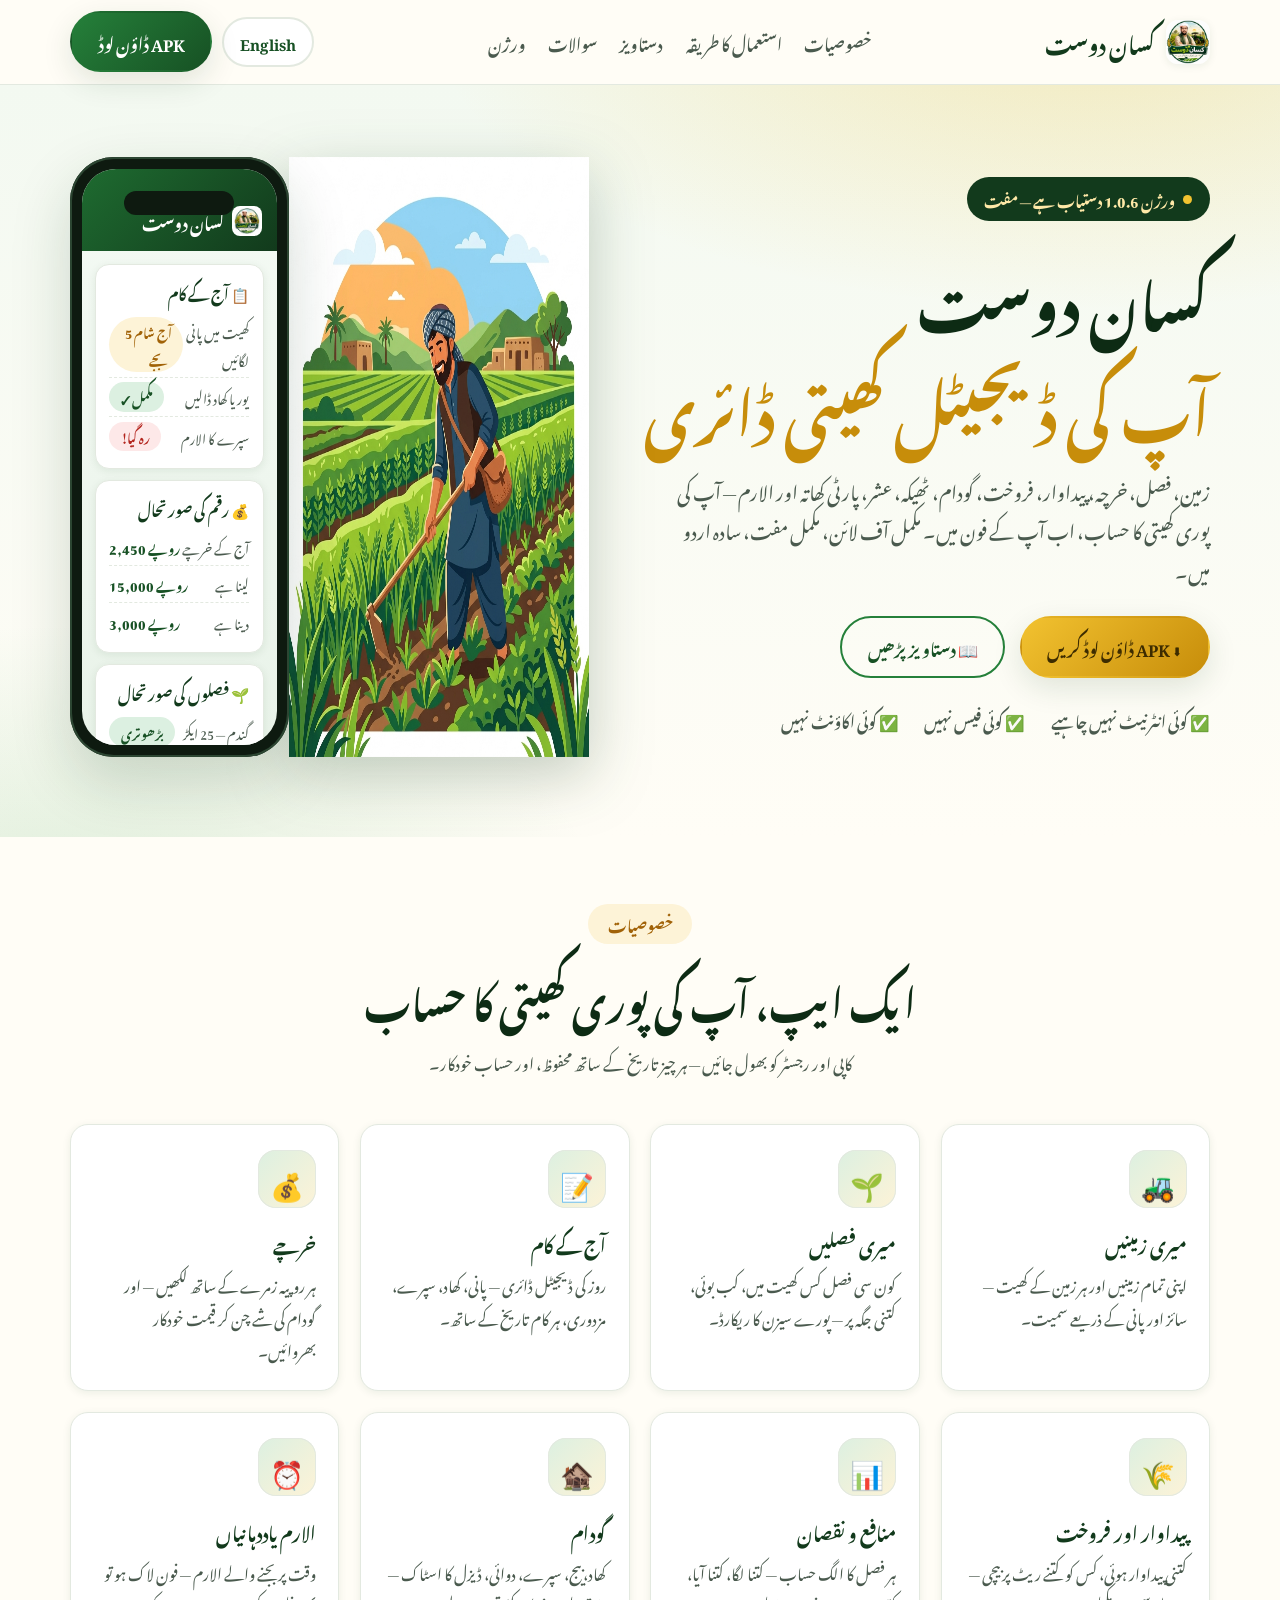
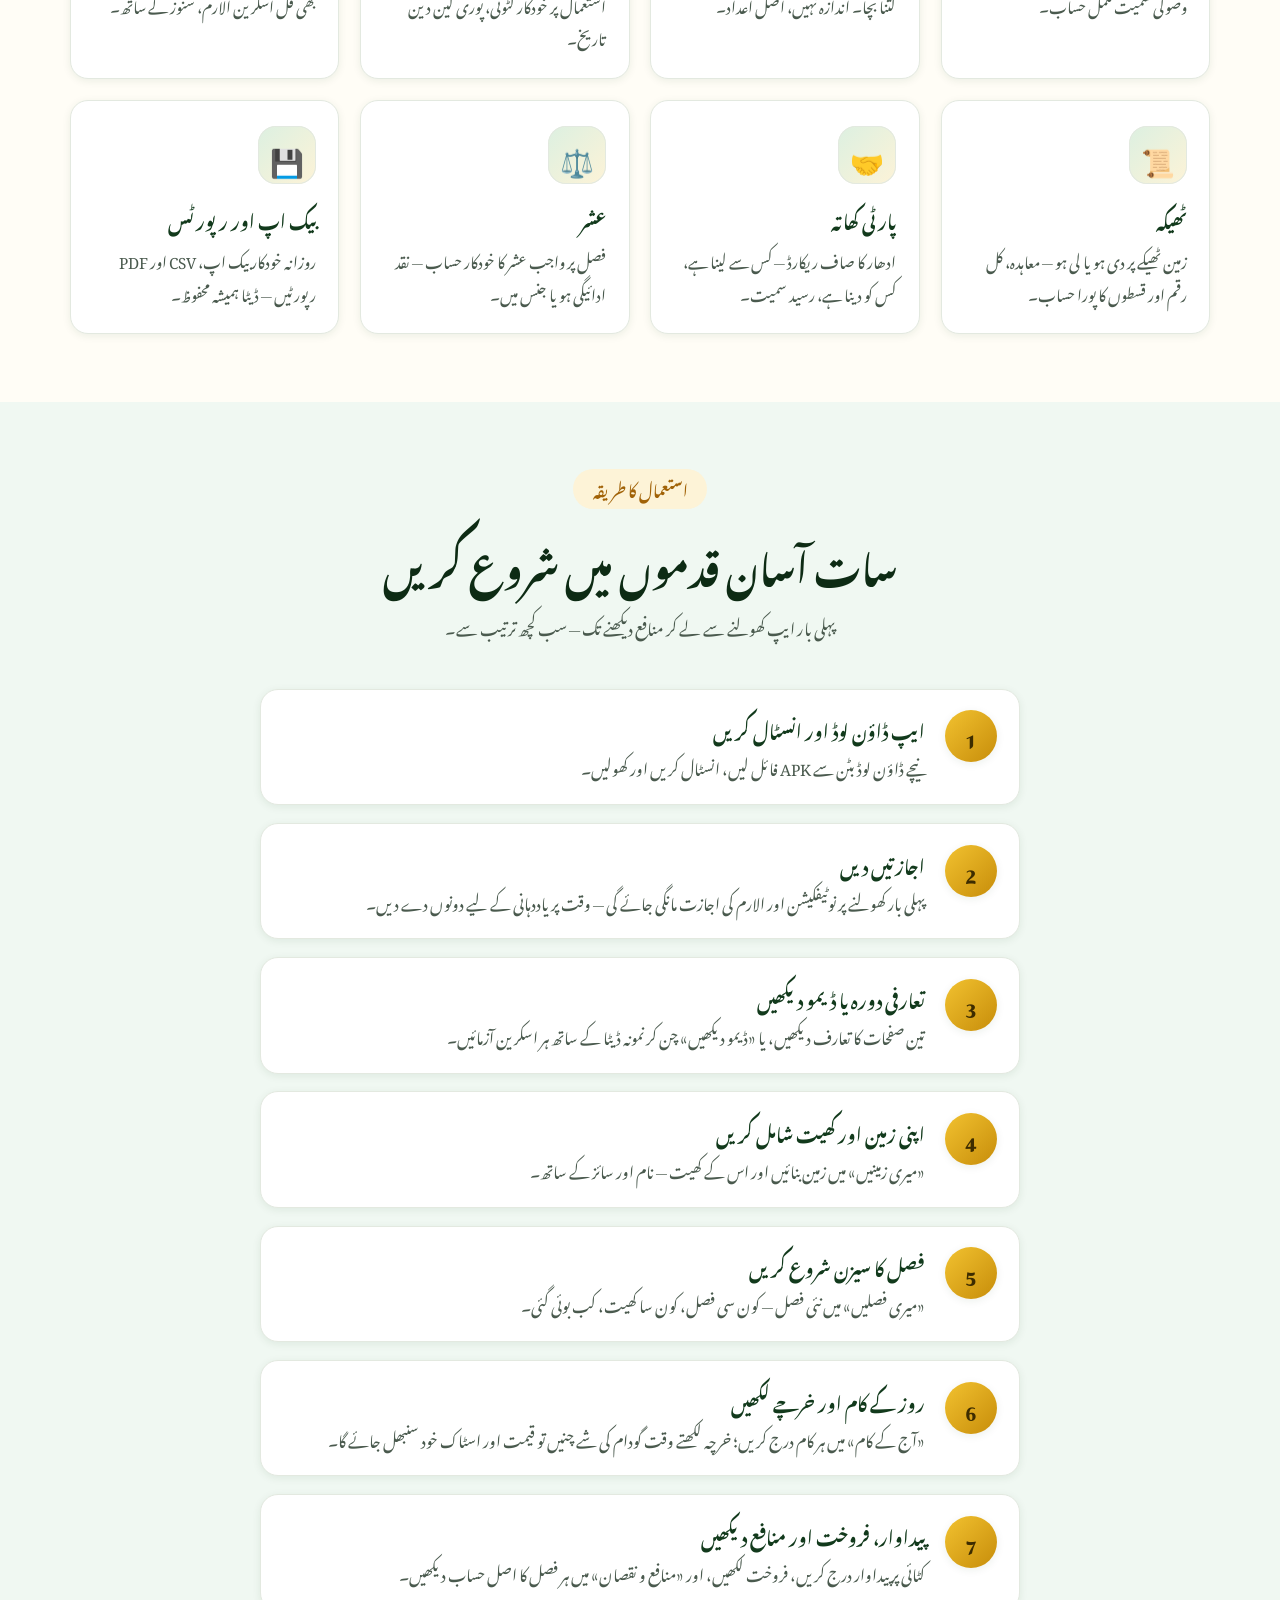
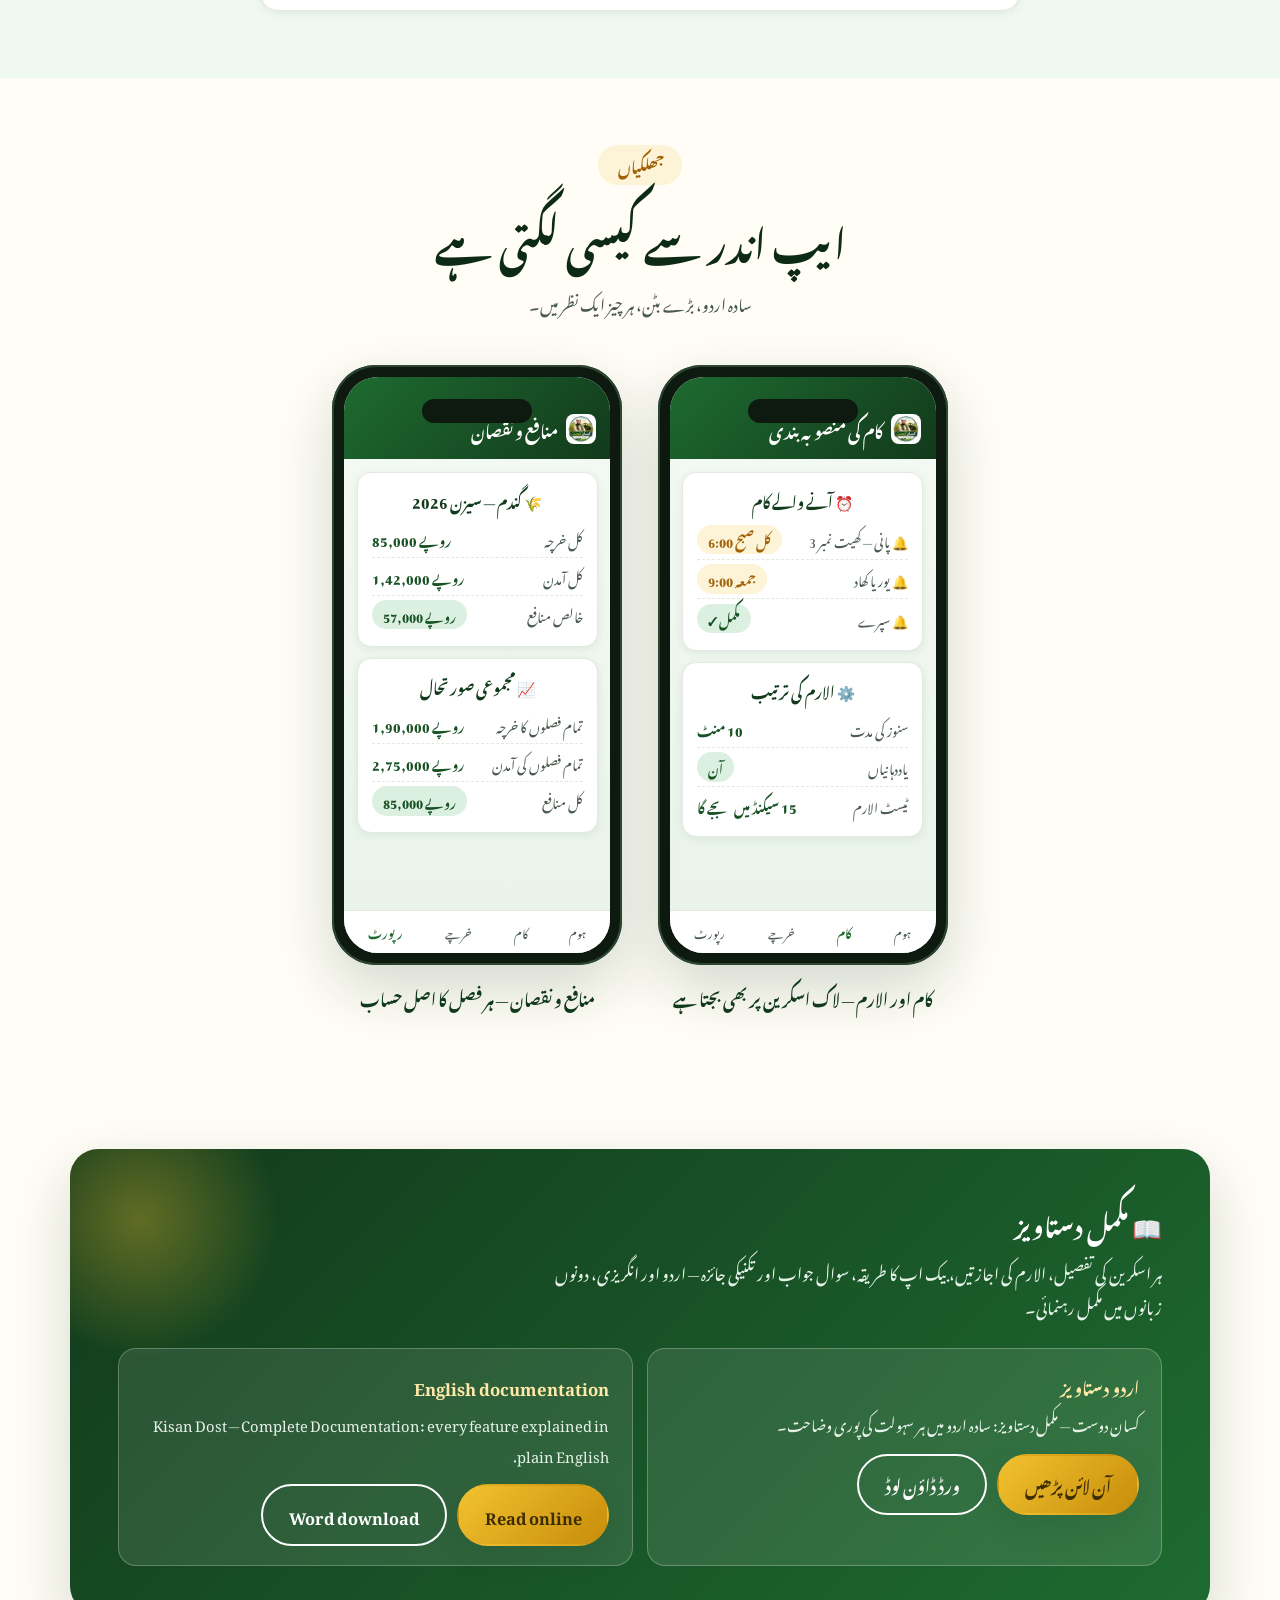
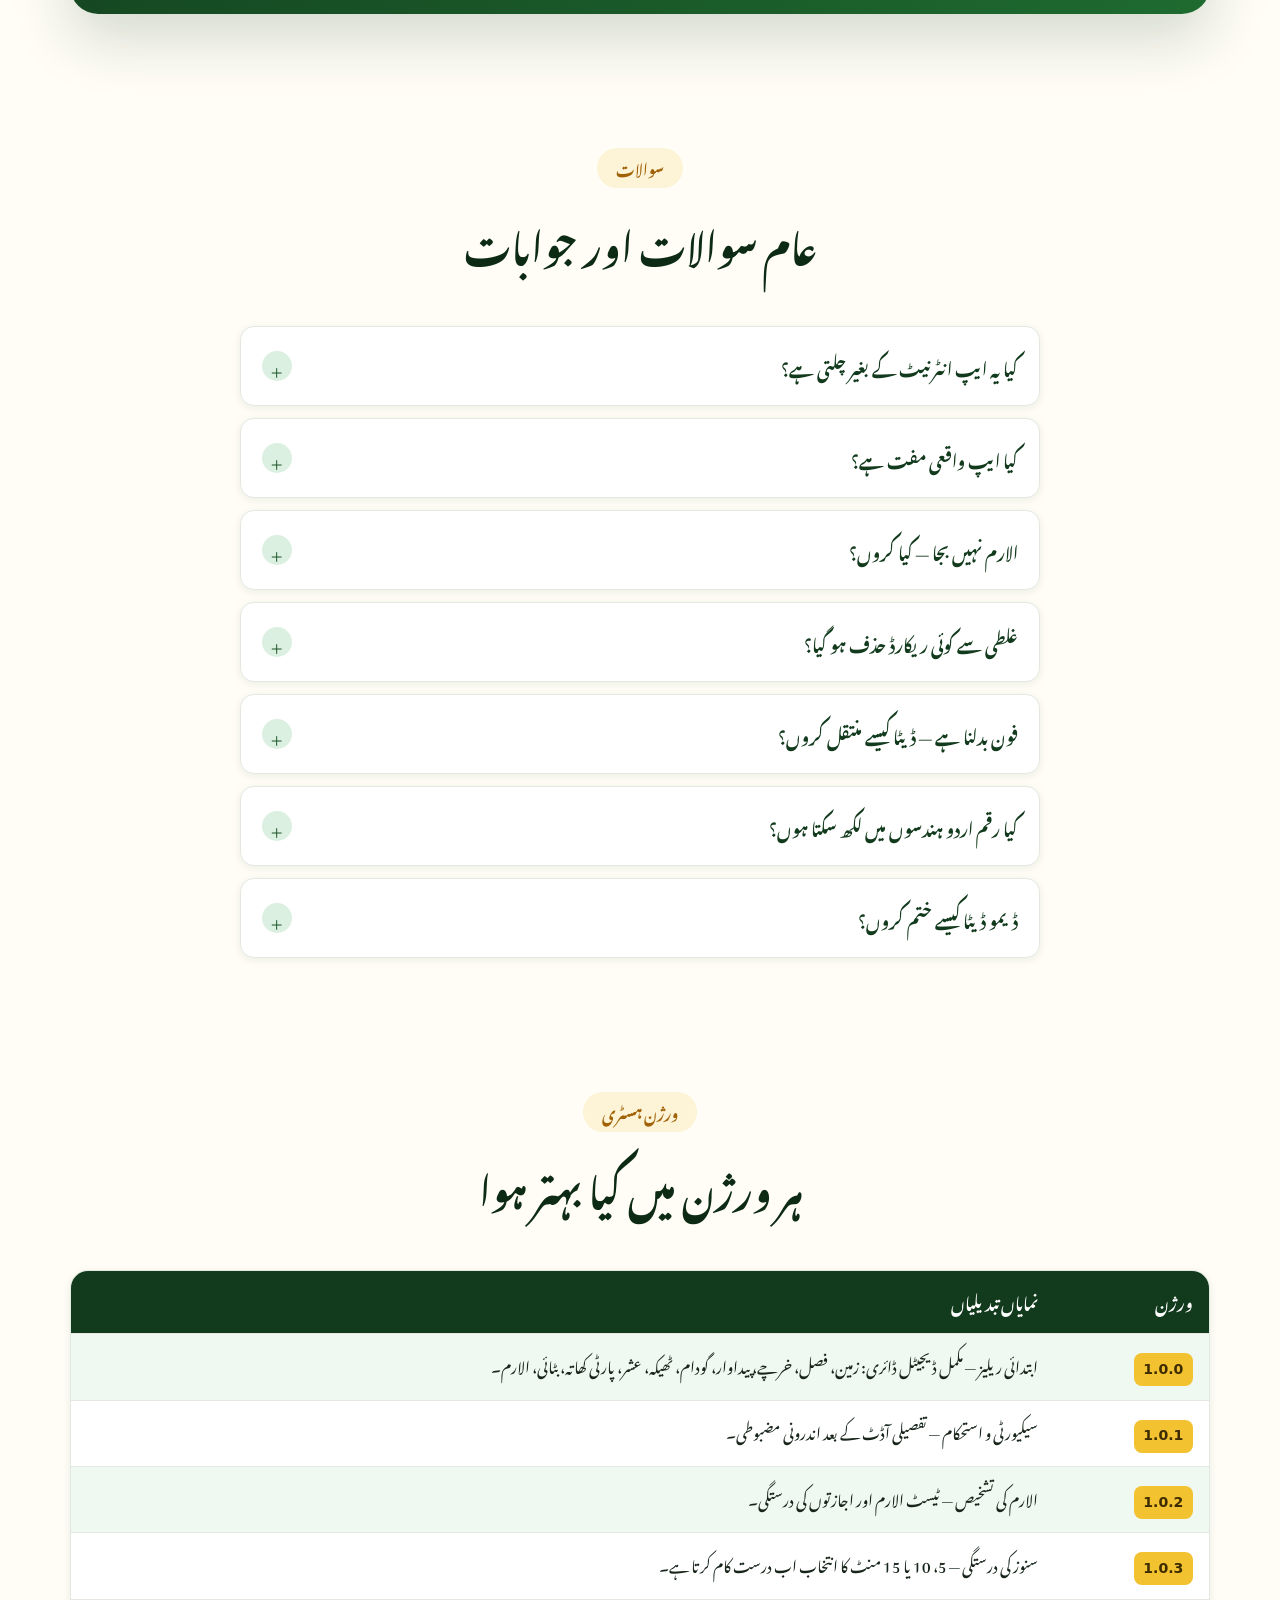
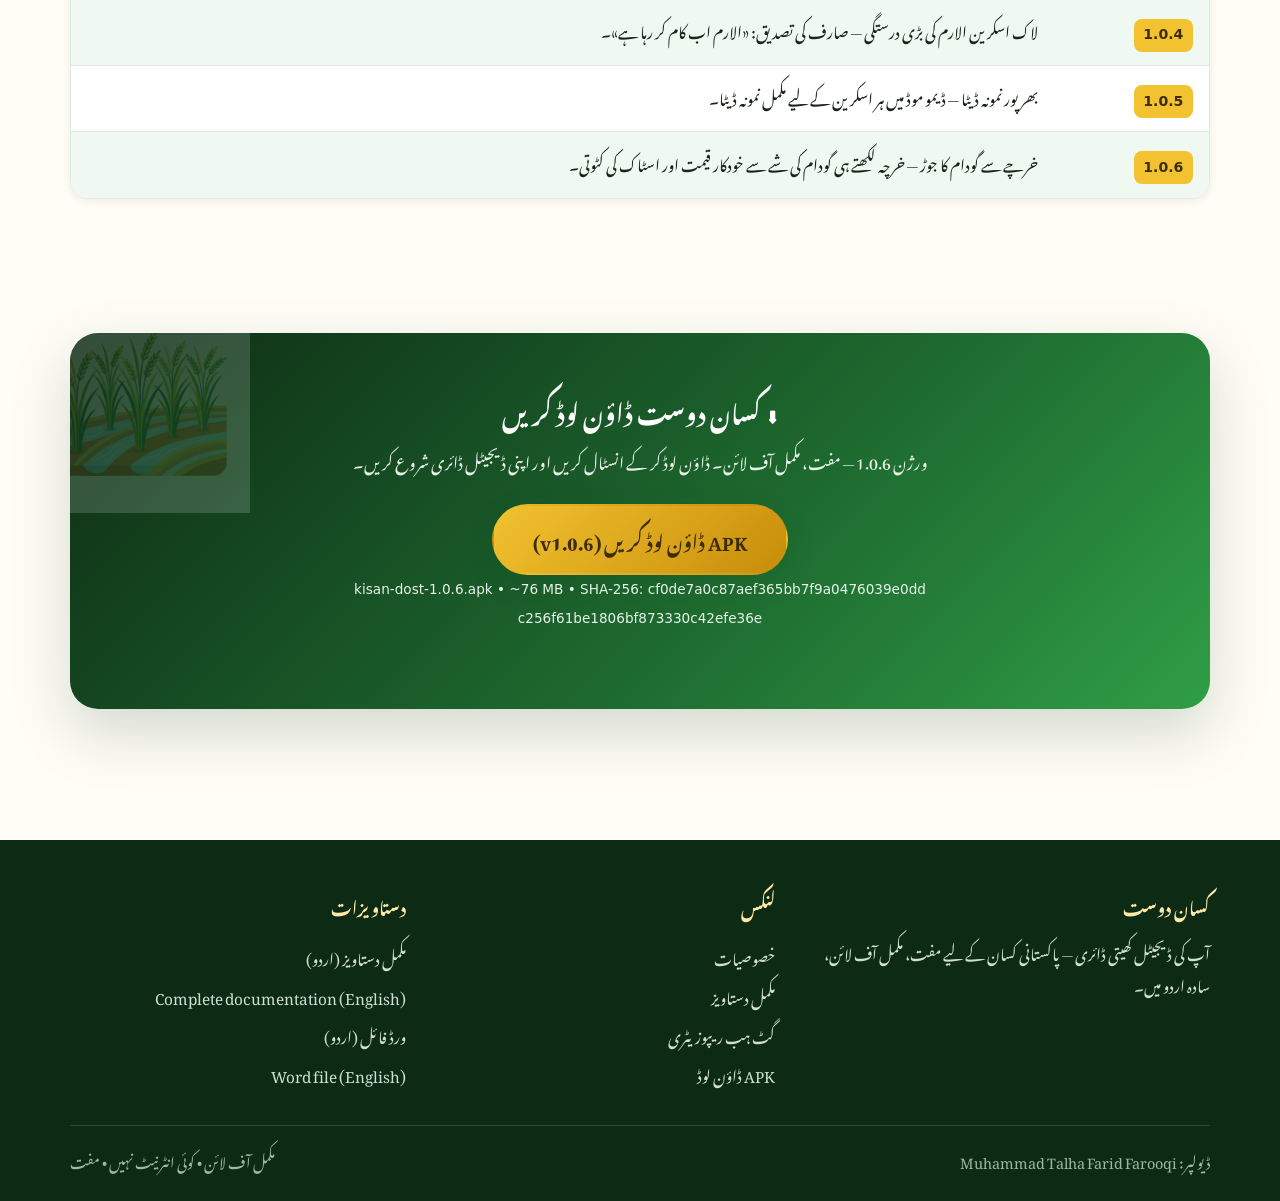
==== docs/index.html @ df01df93 "Add GitHub Pages landing site (Urdu + English) with v1.0.6 APK download - Beautiful RTL Urdu landing" ====
<!DOCTYPE html>
<html lang="ur" dir="rtl">
<head>
<meta charset="utf-8">
<meta name="viewport" content="width=device-width, initial-scale=1">
<title>کسان دوست — آپ کی ڈیجیٹل کھیتی ڈائری</title>
<meta name="description" content="کسان دوست — پاکستانی کسان کی مفت، مکمل آف لائن ڈیجیٹل ڈائری۔ زمین، فصل، خرچہ، پیداوار، فروخت، گودام، ٹھیکہ، عشر اور الارم — سب ایک ایپ میں۔">
<link rel="stylesheet" href="style.css">
<link rel="icon" href="assets/logo.png">
</head>
<body class="urdu">
<nav class="nav"><div class="wrap nav-inner">
<a class="brand" href="index.html"><img src="assets/logo.png" alt="کسان دوست لوگو">کسان دوست</a>
<ul class="nav-links">
<li><a href="#features">خصوصیات</a></li>
<li><a href="#how">استعمال کا طریقہ</a></li>
<li><a href="#docs">دستاویز</a></li>
<li><a href="#faq">سوالات</a></li>
<li><a href="#versions">ورژن</a></li>
</ul>
<div class="nav-cta">
<a class="lang-toggle" href="en.html">English</a>
<a class="btn btn-primary" href="kisan-dost-1.0.6.apk">APK ڈاؤن لوڈ</a>
<button class="burger" aria-label="مینیو">☰</button>
</div></div></nav>

<header class="hero"><div class="wrap hero-inner">
<div>
<span class="badge"><span class="dot"></span>ورژن 1.0.6 دستیاب ہے — مفت</span>
<h1>کسان دوست<br><span class="gold">آپ کی ڈیجیٹل کھیتی ڈائری</span></h1>
<p class="lead">زمین، فصل، خرچہ، پیداوار، فروخت، گودام، ٹھیکہ، عشر، پارٹی کھاتہ اور الارم — آپ کی پوری کھیتی کا حساب، اب آپ کے فون میں۔ مکمل آف لائن، مکمل مفت، سادہ اردو میں۔</p>
<div class="hero-btns">
<a class="btn btn-gold" href="kisan-dost-1.0.6.apk">⬇ APK ڈاؤن لوڈ کریں</a>
<a class="btn btn-outline" href="dastavezat.html">📖 دستاویز پڑھیں</a>
</div>
<div class="hero-meta">
<span>✅ کوئی انٹرنیٹ نہیں چاہیے</span>
<span>✅ کوئی فیس نہیں</span>
<span>✅ کوئی اکاؤنٹ نہیں</span>
</div>
</div>
<div class="hero-art">
<img class="farmer" src="assets/farmer.png" alt="" aria-hidden="true">
<div class="phone" role="img" aria-label="کسان دوست ایپ کا ڈیش بورڈ">
<div class="phone-screen">
<div class="phone-notch"></div>
<div class="appbar"><img class="mini-logo" src="assets/logo.png" alt="">کسان دوست</div>
<div class="mock-body">
<div class="mock-card"><h4>📋 آج کے کام</h4>
<div class="mock-row"><span>کھیت میں پانی لگائیں</span><span class="mock-pill">آج شام 5 بجے</span></div>
<div class="mock-row"><span>یوریا کھاد ڈالیں</span><span class="mock-pill green">مکمل ✓</span></div>
<div class="mock-row"><span>سپرے کا الارم</span><span class="mock-pill red">رہ گیا!</span></div>
</div>
<div class="mock-card"><h4>💰 رقم کی صورتحال</h4>
<div class="mock-row"><span>آج کے خرچے</span><b>روپے 2,450</b></div>
<div class="mock-row"><span>لینا ہے</span><b>روپے 15,000</b></div>
<div class="mock-row"><span>دینا ہے</span><b>روپے 3,000</b></div>
</div>
<div class="mock-card"><h4>🌱 فصلوں کی صورتحال</h4>
<div class="mock-row"><span>گندم — 25 ایکڑ</span><span class="mock-pill green">بڑھوتری</span></div>
<div class="mock-row"><span>کپاس — 8 ایکڑ</span><span class="mock-pill">پھول</span></div>
</div>
</div>
<div class="mock-nav"><span class="on">ہوم</span><span>کام</span><span>خرچے</span><span>رپورٹ</span></div>
</div></div>
</div>
</div></header>

<section id="features"><div class="wrap">
<div class="sec-head reveal">
<span class="sec-kicker">خصوصیات</span>
<h2>ایک ایپ، آپ کی پوری کھیتی کا حساب</h2>
<p>کاپی اور رجسٹر کو بھول جائیں — ہر چیز تاریخ کے ساتھ محفوظ، اور حساب خودکار۔</p>
</div>
<div class="feat-grid">
<div class="feat reveal"><div class="icon">🚜</div><h3>میری زمینیں</h3><p>اپنی تمام زمینیں اور ہر زمین کے کھیت — سائز اور پانی کے ذریعے سمیت۔</p></div>
<div class="feat reveal"><div class="icon">🌱</div><h3>میری فصلیں</h3><p>کون سی فصل کس کھیت میں، کب بوئی، کتنی جگہ پر — پورے سیزن کا ریکارڈ۔</p></div>
<div class="feat reveal"><div class="icon">📝</div><h3>آج کے کام</h3><p>روز کی ڈیجیٹل ڈائری — پانی، کھاد، سپرے، مزدوری، ہر کام تاریخ کے ساتھ۔</p></div>
<div class="feat reveal"><div class="icon">💰</div><h3>خرچے</h3><p>ہر روپیہ زمرے کے ساتھ لکھیں — اور گودام کی شے چن کر قیمت خودکار بھروائیں۔</p></div>
<div class="feat reveal"><div class="icon">🌾</div><h3>پیداوار اور فروخت</h3><p>کتنی پیداوار ہوئی، کس کو کتنے ریٹ پر بیچی — وصولی سمیت مکمل حساب۔</p></div>
<div class="feat reveal"><div class="icon">📊</div><h3>منافع و نقصان</h3><p>ہر فصل کا الگ حساب — کتنا لگا، کتنا آیا، کتنا بچا۔ اندازہ نہیں، اصل اعداد۔</p></div>
<div class="feat reveal"><div class="icon">🏚️</div><h3>گودام</h3><p>کھاد، بیج، سپرے، دوائی، ڈیزل کا اسٹاک — استعمال پر خودکار کٹوتی، پوری لین دین تاریخ۔</p></div>
<div class="feat reveal"><div class="icon">⏰</div><h3>الارم یاددہانیاں</h3><p>وقت پر بجنے والے الارم — فون لاک ہو تو بھی فل اسکرین الارم، سنوز کے ساتھ۔</p></div>
<div class="feat reveal"><div class="icon">📜</div><h3>ٹھیکہ</h3><p>زمین ٹھیکے پر دی ہو یا لی ہو — معاہدہ، کل رقم اور قسطوں کا پورا حساب۔</p></div>
<div class="feat reveal"><div class="icon">🤝</div><h3>پارٹی کھاتہ</h3><p>ادھار کا صاف ریکارڈ — کس سے لینا ہے، کس کو دینا ہے، رسید سمیت۔</p></div>
<div class="feat reveal"><div class="icon">⚖️</div><h3>عشر</h3><p>فصل پر واجب عشر کا خودکار حساب — نقد ادائیگی ہو یا جنس میں۔</p></div>
<div class="feat reveal"><div class="icon">💾</div><h3>بیک اپ اور رپورٹس</h3><p>روزانہ خودکار بیک اپ، CSV اور PDF رپورٹیں — ڈیٹا ہمیشہ محفوظ۔</p></div>
</div></div></section>

<section id="how" style="background:var(--green-50)"><div class="wrap">
<div class="sec-head reveal">
<span class="sec-kicker">استعمال کا طریقہ</span>
<h2>سات آسان قدموں میں شروع کریں</h2>
<p>پہلی بار ایپ کھولنے سے لے کر منافع دیکھنے تک — سب کچھ ترتیب سے۔</p>
</div>
<div class="steps">
<div class="step reveal"><div class="num">1</div><div><h3>ایپ ڈاؤن لوڈ اور انسٹال کریں</h3><p>نیچے ڈاؤن لوڈ بٹن سے APK فائل لیں، انسٹال کریں اور کھولیں۔</p></div></div>
<div class="step reveal"><div class="num">2</div><div><h3>اجازتیں دیں</h3><p>پہلی بار کھولنے پر نوٹیفکیشن اور الارم کی اجازت مانگی جائے گی — وقت پر یاددہانی کے لیے دونوں دے دیں۔</p></div></div>
<div class="step reveal"><div class="num">3</div><div><h3>تعارفی دورہ یا ڈیمو دیکھیں</h3><p>تین صفحات کا تعارف دیکھیں، یا «ڈیمو دیکھیں» چن کر نمونہ ڈیٹا کے ساتھ ہر اسکرین آزمائیں۔</p></div></div>
<div class="step reveal"><div class="num">4</div><div><h3>اپنی زمین اور کھیت شامل کریں</h3><p>«میری زمینیں» میں زمین بنائیں اور اس کے کھیت — نام اور سائز کے ساتھ۔</p></div></div>
<div class="step reveal"><div class="num">5</div><div><h3>فصل کا سیزن شروع کریں</h3><p>«میری فصلیں» میں نئی فصل — کون سی فصل، کون سا کھیت، کب بوئی گئی۔</p></div></div>
<div class="step reveal"><div class="num">6</div><div><h3>روز کے کام اور خرچے لکھیں</h3><p>«آج کے کام» میں ہر کام درج کریں؛ خرچہ لکھتے وقت گودام کی شے چنیں تو قیمت اور اسٹاک خود سنبھل جائے گا۔</p></div></div>
<div class="step reveal"><div class="num">7</div><div><h3>پیداوار، فروخت اور منافع دیکھیں</h3><p>کٹائی پر پیداوار درج کریں، فروخت لکھیں، اور «منافع و نقصان» میں ہر فصل کا اصل حساب دیکھیں۔</p></div></div>
</div></div></section>

<section id="shots"><div class="wrap">
<div class="sec-head reveal">
<span class="sec-kicker">جھلکیاں</span>
<h2>ایپ اندر سے کیسی لگتی ہے</h2>
<p>سادہ اردو، بڑے بٹن، ہر چیز ایک نظر میں۔</p>
</div>
<div class="shots">
<figure class="shot reveal">
<div class="phone" role="img" aria-label="کام کی منصوبہ بندی اور الارم اسکرین">
<div class="phone-screen"><div class="phone-notch"></div>
<div class="appbar"><img class="mini-logo" src="assets/logo.png" alt="">کام کی منصوبہ بندی</div>
<div class="mock-body">
<div class="mock-card"><h4>⏰ آنے والے کام</h4>
<div class="mock-row"><span>🔔 پانی — کھیت نمبر 3</span><span class="mock-pill">کل صبح 6:00</span></div>
<div class="mock-row"><span>🔔 یوریا کھاد</span><span class="mock-pill">جمعہ 9:00</span></div>
<div class="mock-row"><span>🔔 سپرے</span><span class="mock-pill green">مکمل ✓</span></div>
</div>
<div class="mock-card"><h4>⚙️ الارم کی ترتیب</h4>
<div class="mock-row"><span>سنوز کی مدت</span><b>10 منٹ</b></div>
<div class="mock-row"><span>یاددہانیاں</span><span class="mock-pill green">آن</span></div>
<div class="mock-row"><span>ٹیسٹ الارم</span><b>15 سیکنڈ میں بجے گا</b></div>
</div>
</div>
<div class="mock-nav"><span>ہوم</span><span class="on">کام</span><span>خرچے</span><span>رپورٹ</span></div>
</div></div>
<figcaption>کام اور الارم — لاک اسکرین پر بھی بجتا ہے</figcaption>
</figure>
<figure class="shot reveal">
<div class="phone" role="img" aria-label="منافع و نقصان اسکرین">
<div class="phone-screen"><div class="phone-notch"></div>
<div class="appbar"><img class="mini-logo" src="assets/logo.png" alt="">منافع و نقصان</div>
<div class="mock-body">
<div class="mock-card"><h4>🌾 گندم — سیزن 2026</h4>
<div class="mock-row"><span>کل خرچہ</span><b>روپے 85,000</b></div>
<div class="mock-row"><span>کل آمدن</span><b>روپے 1,42,000</b></div>
<div class="mock-row"><span>خالص منافع</span><span class="mock-pill green">روپے 57,000</span></div>
</div>
<div class="mock-card"><h4>📈 مجموعی صورتحال</h4>
<div class="mock-row"><span>تمام فصلوں کا خرچہ</span><b>روپے 1,90,000</b></div>
<div class="mock-row"><span>تمام فصلوں کی آمدن</span><b>روپے 2,75,000</b></div>
<div class="mock-row"><span>کل منافع</span><span class="mock-pill green">روپے 85,000</span></div>
</div>
</div>
<div class="mock-nav"><span>ہوم</span><span>کام</span><span>خرچے</span><span class="on">رپورٹ</span></div>
</div></div>
<figcaption>منافع و نقصان — ہر فصل کا اصل حساب</figcaption>
</figure>
</div></div></section>

<section id="docs"><div class="wrap">
<div class="docs-promo reveal">
<h2>📖 مکمل دستاویز</h2>
<p>ہر اسکرین کی تفصیل، الارم کی اجازتیں، بیک اپ کا طریقہ، سوال جواب اور تکنیکی جائزہ — اردو اور انگریزی، دونوں زبانوں میں مکمل رہنمائی۔</p>
<div class="doc-btns">
<div class="doc-card">
<h3>اردو دستاویز</h3>
<p>کسان دوست — مکمل دستاویز: سادہ اردو میں ہر سہولت کی پوری وضاحت۔</p>
<a class="btn btn-gold" href="dastavezat.html">آن لائن پڑھیں</a>
<a class="btn btn-outline" style="color:#fff;border-color:#fff;margin-inline-start:.5rem" href="kisan-dost-dastaveez-urdu.docx" download>ورڈ ڈاؤن لوڈ</a>
</div>
<div class="doc-card">
<h3>English documentation</h3>
<p>Kisan Dost — Complete Documentation: every feature explained in plain English.</p>
<a class="btn btn-gold" href="documentation.html">Read online</a>
<a class="btn btn-outline" style="color:#fff;border-color:#fff;margin-inline-start:.5rem" href="kisan-dost-documentation-english.docx" download>Word download</a>
</div>
</div></div></div></section>

<section id="faq"><div class="wrap">
<div class="sec-head reveal">
<span class="sec-kicker">سوالات</span>
<h2>عام سوالات اور جوابات</h2>
</div>
<div class="faq">
<div class="faq-item reveal"><button class="faq-q">کیا یہ ایپ انٹرنیٹ کے بغیر چلتی ہے؟<span class="plus">+</span></button><div class="faq-a"><p>جی ہاں! کسان دوست مکمل آف لائن ہے — اسے انٹرنیٹ کی بالکل ضرورت نہیں۔ کھیت میں سگنل ہو یا نہ ہو، ایپ چلتی رہتی ہے اور آپ کا سارا ڈیٹا آپ کے فون میں محفوظ رہتا ہے۔</p></div></div>
<div class="faq-item reveal"><button class="faq-q">کیا ایپ واقعی مفت ہے؟<span class="plus">+</span></button><div class="faq-a"><p>جی ہاں، مکمل مفت — کوئی فیس، کوئی ماہانہ خرچہ، کوئی اشتہار نہیں۔ کوئی اکاؤنٹ بنانا نہیں پڑتا اور کوئی لاگ اِن نہیں۔</p></div></div>
<div class="faq-item reveal"><button class="faq-q">الارم نہیں بجا — کیا کروں؟<span class="plus">+</span></button><div class="faq-a"><p>ترتیبات میں جا کر چار اجازتیں جانچیں: نوٹیفکیشن، صحیح وقت پر الارم، فل اسکرین الارم اور بیٹری بچت سے استثنیٰ۔ پھر «ٹیسٹ الارم» چلائیں — پندرہ سیکنڈ بعد الارم بجنا چاہیے۔ یہ بھی دیکھ لیں کہ یاددہانیوں کا بڑا سوئچ آن ہو۔</p></div></div>
<div class="faq-item reveal"><button class="faq-q">غلطی سے کوئی ریکارڈ حذف ہو گیا؟<span class="plus">+</span></button><div class="faq-a"><p>گھبرائیں نہیں — خرچے، فروخت، پیداوار، کام اور پارٹیاں فوراً ختم نہیں ہوتیں، وہ «حذف شدہ» (ری سائیکل بن) میں چلی جاتی ہیں۔ ترتیبات سے ری سائیکل بن کھول کر ایک ٹیپ میں واپس لائیں۔</p></div></div>
<div class="faq-item reveal"><button class="faq-q">فون بدلنا ہے — ڈیٹا کیسے منتقل کروں؟<span class="plus">+</span></button><div class="faq-a"><p>پرانے فون میں بیک اپ بنائیں، فائل نئے فون میں بھیجیں، وہاں کسان دوست انسٹال کر کے بیک اپ اسکرین سے درآمد کر لیں۔ ایپ روزانہ خودکار بیک اپ بھی بناتی ہے۔</p></div></div>
<div class="faq-item reveal"><button class="faq-q">کیا رقم اردو ہندسوں میں لکھ سکتا ہوں؟<span class="plus">+</span></button><div class="faq-a"><p>جی ہاں — رقم اور مقدار اردو ہندسوں (۱۲۳) میں بھی لکھ سکتے ہیں اور انگریزی ہندسوں (123) میں بھی۔ ایپ دونوں کو درست سمجھتی ہے۔</p></div></div>
<div class="faq-item reveal"><button class="faq-q">ڈیمو ڈیٹا کیسے ختم کروں؟<span class="plus">+</span></button><div class="faq-a"><p>ترتیبات میں «ڈیمو ختم کریں» دبائیں — صرف نمونہ ڈیٹا صاف ہو گا، آپ کا اپنا اصل ڈیٹا بالکل محفوظ رہے گا۔</p></div></div>
</div></div></section>

<section id="versions"><div class="wrap">
<div class="sec-head reveal">
<span class="sec-kicker">ورژن ہسٹری</span>
<h2>ہر ورژن میں کیا بہتر ہوا</h2>
</div>
<div class="table-wrap reveal"><table class="ver">
<tr><th>ورژن</th><th>نمایاں تبدیلیاں</th></tr>
<tr><td><span class="ver-tag">1.0.0</span></td><td>ابتدائی ریلیز — مکمل ڈیجیٹل ڈائری: زمین، فصل، خرچے، پیداوار، گودام، ٹھیکہ، عشر، پارٹی کھاتہ، بٹائی، الارم۔</td></tr>
<tr><td><span class="ver-tag">1.0.1</span></td><td>سیکیورٹی و استحکام — تفصیلی آڈٹ کے بعد اندرونی مضبوطی۔</td></tr>
<tr><td><span class="ver-tag">1.0.2</span></td><td>الارم کی تشخیص — ٹیسٹ الارم اور اجازتوں کی درستگی۔</td></tr>
<tr><td><span class="ver-tag">1.0.3</span></td><td>سنوز کی درستگی — 5، 10 یا 15 منٹ کا انتخاب اب درست کام کرتا ہے۔</td></tr>
<tr><td><span class="ver-tag">1.0.4</span></td><td>لاک اسکرین الارم کی بڑی درستگی — صارف کی تصدیق: «الارم اب کام کر رہا ہے»۔</td></tr>
<tr><td><span class="ver-tag">1.0.5</span></td><td>بھرپور نمونہ ڈیٹا — ڈیمو موڈ میں ہر اسکرین کے لیے مکمل نمونہ ڈیٹا۔</td></tr>
<tr><td><span class="ver-tag">1.0.6</span></td><td>خرچے سے گودام کا جوڑ — خرچہ لکھتے ہی گودام کی شے سے خودکار قیمت اور اسٹاک کی کٹوتی۔</td></tr>
</table></div></div></section>

<section><div class="wrap">
<div class="dl-band reveal" id="download">
<img class="wheat" src="assets/wheat.png" alt="" aria-hidden="true" style="inset-inline-end:-40px;top:-40px">
<h2>⬇ کسان دوست ڈاؤن لوڈ کریں</h2>
<p>ورژن 1.0.6 — مفت، مکمل آف لائن۔ ڈاؤن لوڈ کر کے انسٹال کریں اور اپنی ڈیجیٹل ڈائری شروع کریں۔</p>
<a class="btn btn-gold" style="font-size:1.15rem;padding:.9rem 2.4rem" href="kisan-dost-1.0.6.apk">APK ڈاؤن لوڈ کریں (v1.0.6)</a>
<p class="dl-note">kisan-dost-1.0.6.apk • ~76 MB • SHA-256: cf0de7a0c87aef365bb7f9a0476039e0ddc256f61be1806bf873330c42efe36e</p>
</div></div></section>

<footer><div class="wrap">
<div class="foot-grid">
<div><h4>کسان دوست</h4><p style="font-size:.95rem">آپ کی ڈیجیٹل کھیتی ڈائری — پاکستانی کسان کے لیے مفت، مکمل آف لائن، سادہ اردو میں۔</p></div>
<div><h4>لنکس</h4><a href="#features">خصوصیات</a><a href="dastavezat.html">مکمل دستاویز</a><a href="https://github.com/TalhaGoharWeb/KisanDost">گٹ ہب ریپوزیٹری</a><a href="kisan-dost-1.0.6.apk">APK ڈاؤن لوڈ</a></div>
<div><h4>دستاویزات</h4><a href="dastavezat.html">مکمل دستاویز (اردو)</a><a href="documentation.html">Complete documentation (English)</a><a href="kisan-dost-dastaveez-urdu.docx" download>ورڈ فائل (اردو)</a><a href="kisan-dost-documentation-english.docx" download>Word file (English)</a></div>
</div>
<div class="foot-bottom"><span>ڈیولپر: Muhammad Talha Farid Farooqi</span><span>مکمل آف لائن • کوئی انٹرنیٹ نہیں • مفت</span></div>
</div></footer>
<script src="site.js"></script>
</body></html>
---- docs/style.css ----
/* ============================================================
   Kisan Dost — کسان دوست | GitHub Pages site stylesheet
   Agricultural theme: deep greens + wheat gold, mobile-first.
   Works for both RTL (Urdu) and LTR (English) via logical props.
   ============================================================ */
@import url('https://fonts.googleapis.com/css2?family=Noto+Nastaliq+Urdu:wght@400;500;600;700&display=swap');

:root{
  --green-950:#0d2b14;
  --green-900:#123a1c;
  --green-800:#175124;
  --green-700:#1e6b30;
  --green-600:#25803a;
  --green-500:#2f9e46;
  --green-100:#dcf0e1;
  --green-50:#f0f8f2;
  --gold-700:#a16207;
  --gold-600:#c78d0a;
  --gold-500:#e0a90c;
  --gold-400:#f2c230;
  --gold-100:#fdf3d7;
  --cream:#fffdf6;
  --paper:#ffffff;
  --ink:#17251a;
  --ink-soft:#4a5a4e;
  --line:#e3e9e0;
  --radius:18px;
  --shadow-sm:0 2px 8px rgba(18,58,28,.08);
  --shadow-md:0 10px 30px rgba(18,58,28,.12);
  --shadow-lg:0 24px 60px rgba(18,58,28,.18);
  --font-ur:'Noto Nastaliq Urdu','Jameel Noori Nastaleeq','Urdu Typesetting',serif;
  --font-en:'Segoe UI',system-ui,-apple-system,Roboto,'Helvetica Neue',Arial,sans-serif;
}
*{box-sizing:border-box;margin:0;padding:0}
html{scroll-behavior:smooth}
body{
  font-family:var(--font-en);
  background:var(--cream);
  color:var(--ink);
  line-height:1.8;
  overflow-x:hidden;
}
[dir="rtl"] body, body.urdu{font-family:var(--font-ur);line-height:2.1}
img{max-width:100%;display:block}
a{color:var(--green-700);text-decoration:none}
a:hover{color:var(--green-800)}
.wrap{width:min(1140px,92%);margin-inline:auto}

/* ---------- Navbar ---------- */
.nav{
  position:sticky;top:0;z-index:50;
  background:rgba(255,253,246,.92);backdrop-filter:blur(12px);
  border-bottom:1px solid var(--line);
}
.nav-inner{display:flex;align-items:center;justify-content:space-between;gap:1rem;padding:.7rem 0}
.brand{display:flex;align-items:center;gap:.7rem;font-weight:700;font-size:1.35rem;color:var(--green-900)}
.brand img{width:44px;height:44px;border-radius:12px;box-shadow:var(--shadow-sm)}
.nav-links{display:flex;align-items:center;gap:1.4rem;list-style:none}
.nav-links a{font-weight:600;color:var(--ink-soft);font-size:1.02rem}
.nav-links a:hover{color:var(--green-700)}
.nav-cta{display:flex;align-items:center;gap:.6rem}
.btn{
  display:inline-flex;align-items:center;justify-content:center;gap:.5rem;
  padding:.72rem 1.6rem;border-radius:999px;font-weight:700;font-size:1.02rem;
  border:2px solid transparent;cursor:pointer;transition:transform .18s ease,box-shadow .18s ease,background .18s;
  white-space:nowrap;
}
.btn-primary{background:linear-gradient(135deg,var(--green-600),var(--green-800));color:#fff;box-shadow:var(--shadow-md)}
.btn-primary:hover{transform:translateY(-2px);box-shadow:var(--shadow-lg);color:#fff}
.btn-gold{background:linear-gradient(135deg,var(--gold-400),var(--gold-600));color:#3d2c00;box-shadow:var(--shadow-md)}
.btn-gold:hover{transform:translateY(-2px);box-shadow:var(--shadow-lg)}
.btn-outline{background:transparent;border-color:var(--green-600);color:var(--green-800)}
.btn-outline:hover{background:var(--green-50)}
.lang-toggle{
  display:inline-flex;align-items:center;gap:.4rem;
  border:2px solid var(--line);border-radius:999px;padding:.45rem 1rem;
  font-weight:700;color:var(--green-800);background:#fff;font-size:.95rem;
}
.lang-toggle:hover{border-color:var(--green-500)}
.burger{display:none;background:none;border:none;font-size:1.6rem;cursor:pointer;color:var(--green-900)}

/* ---------- Hero ---------- */
.hero{
  position:relative;overflow:hidden;
  background:
    radial-gradient(1100px 500px at 85% -10%,rgba(242,194,48,.28),transparent 60%),
    radial-gradient(900px 480px at 5% 110%,rgba(47,158,70,.16),transparent 60%),
    linear-gradient(180deg,#f3f9f1 0%,var(--cream) 100%);
}
.hero-inner{
  display:grid;grid-template-columns:1.05fr .95fr;gap:3rem;align-items:center;
  padding:4.5rem 0 5rem;
}
.badge{
  display:inline-flex;align-items:center;gap:.5rem;
  background:var(--green-900);color:#ffe9a8;font-weight:700;font-size:.92rem;
  padding:.4rem 1.1rem;border-radius:999px;margin-bottom:1.2rem;
}
.badge .dot{width:9px;height:9px;border-radius:50%;background:var(--gold-400);animation:pulse 2s infinite}
@keyframes pulse{0%,100%{opacity:1}50%{opacity:.35}}
.hero h1{font-size:clamp(2.1rem,5.2vw,3.6rem);color:var(--green-950);line-height:1.9;font-weight:700;margin-bottom:.6rem}
.hero h1 .gold{color:var(--gold-600)}
.hero p.lead{font-size:1.18rem;color:var(--ink-soft);max-width:34rem;margin-bottom:1.8rem}
.hero-btns{display:flex;gap:.9rem;flex-wrap:wrap;margin-bottom:1.6rem}
.hero-meta{display:flex;gap:1.6rem;flex-wrap:wrap;color:var(--ink-soft);font-size:.98rem;font-weight:600}
.hero-meta span{display:inline-flex;align-items:center;gap:.45rem}
.hero-art{position:relative;display:flex;justify-content:center}
.hero-art .farmer{width:min(300px,60%);filter:drop-shadow(0 18px 30px rgba(18,58,28,.25));animation:float 6s ease-in-out infinite}
@keyframes float{0%,100%{transform:translateY(0)}50%{transform:translateY(-12px)}}

/* ---------- Phone mockup (pure CSS) ---------- */
.phone{
  width:290px;height:600px;background:#0e1a10;border-radius:44px;padding:12px;
  box-shadow:var(--shadow-lg),inset 0 0 0 2px #2c4632;position:relative;
}
.phone-screen{
  width:100%;height:100%;background:linear-gradient(180deg,#f4faf4,#e9f3e9);
  border-radius:34px;overflow:hidden;display:flex;flex-direction:column;position:relative;
}
.phone-notch{
  position:absolute;top:22px;left:50%;transform:translateX(-50%);
  width:110px;height:24px;background:#0e1a10;border-radius:14px;z-index:3;
}
.appbar{background:linear-gradient(135deg,var(--green-700),var(--green-900));color:#fff;padding:2.2rem .9rem .8rem;font-weight:700;font-size:1.02rem;display:flex;align-items:center;gap:.5rem}
.appbar .mini-logo{width:30px;height:30px;border-radius:8px;background:#fff;padding:2px}
.mock-body{padding:.8rem;display:flex;flex-direction:column;gap:.7rem;flex:1}
.mock-card{background:#fff;border-radius:14px;padding:.75rem .85rem;box-shadow:var(--shadow-sm);border:1px solid var(--line)}
.mock-card h4{font-size:.92rem;color:var(--green-900);margin-bottom:.3rem;font-weight:700}
.mock-row{display:flex;justify-content:space-between;align-items:center;font-size:.82rem;color:var(--ink-soft);padding:.28rem 0;border-bottom:1px dashed var(--line)}
.mock-row:last-child{border-bottom:none}
.mock-row b{color:var(--green-800)}
.mock-pill{display:inline-block;background:var(--gold-100);color:var(--gold-700);border-radius:999px;padding:.1rem .7rem;font-size:.78rem;font-weight:700}
.mock-pill.green{background:var(--green-100);color:var(--green-800)}
.mock-pill.red{background:#fde8e8;color:#b3261e}
.mock-nav{margin-top:auto;background:#fff;border-top:1px solid var(--line);display:flex;justify-content:space-around;padding:.55rem .2rem;font-size:.72rem;color:var(--ink-soft)}
.mock-nav .on{color:var(--green-700);font-weight:700}

/* ---------- Sections ---------- */
section{padding:4.2rem 0}
.sec-head{text-align:center;max-width:44rem;margin:0 auto 2.8rem}
.sec-kicker{display:inline-block;background:var(--gold-100);color:var(--gold-700);font-weight:700;border-radius:999px;padding:.25rem 1.2rem;font-size:.95rem;margin-bottom:.8rem}
.sec-head h2{font-size:clamp(1.6rem,3.6vw,2.4rem);color:var(--green-950);font-weight:700}
.sec-head p{color:var(--ink-soft);margin-top:.5rem}

/* ---------- Feature cards ---------- */
.feat-grid{display:grid;grid-template-columns:repeat(auto-fill,minmax(250px,1fr));gap:1.3rem}
.feat{
  background:var(--paper);border:1px solid var(--line);border-radius:var(--radius);
  padding:1.6rem 1.4rem;box-shadow:var(--shadow-sm);
  transition:transform .22s ease,box-shadow .22s ease;
}
.feat:hover{transform:translateY(-6px);box-shadow:var(--shadow-md)}
.feat .icon{
  width:58px;height:58px;border-radius:18px;display:flex;align-items:center;justify-content:center;
  font-size:1.7rem;margin-bottom:1rem;
  background:linear-gradient(135deg,var(--green-100),var(--gold-100));
  box-shadow:inset 0 0 0 1px var(--line);
}
.feat h3{font-size:1.12rem;color:var(--green-900);margin-bottom:.35rem;font-weight:700}
.feat p{font-size:.96rem;color:var(--ink-soft)}

/* ---------- Steps ---------- */
.steps{position:relative;max-width:760px;margin:0 auto;display:flex;flex-direction:column;gap:1.1rem}
.step{
  display:flex;gap:1.2rem;background:var(--paper);border:1px solid var(--line);
  border-radius:var(--radius);padding:1.3rem 1.4rem;box-shadow:var(--shadow-sm);align-items:flex-start;
}
.step .num{
  flex:0 0 52px;width:52px;height:52px;border-radius:50%;
  background:linear-gradient(135deg,var(--gold-400),var(--gold-600));color:#3d2c00;
  display:flex;align-items:center;justify-content:center;font-weight:800;font-size:1.25rem;
  box-shadow:var(--shadow-sm);
}
.step h3{color:var(--green-900);font-size:1.1rem;margin-bottom:.2rem}
.step p{color:var(--ink-soft);font-size:.98rem}

/* ---------- Screenshots ---------- */
.shots{display:flex;gap:2.2rem;justify-content:center;flex-wrap:wrap}
.shot{text-align:center}
.shot figcaption{margin-top:1rem;font-weight:700;color:var(--green-900)}

/* ---------- Docs promo ---------- */
.docs-promo{background:linear-gradient(135deg,var(--green-900),var(--green-700));border-radius:28px;padding:3rem;color:#fff;box-shadow:var(--shadow-lg);position:relative;overflow:hidden}
.docs-promo::after{content:"";position:absolute;inset-inline-end:-70px;top:-70px;width:280px;height:280px;background:radial-gradient(circle,rgba(242,194,48,.35),transparent 70%)}
.docs-promo h2{color:#fff;margin-bottom:.5rem}
.docs-promo p{color:#e7f2e9;max-width:40rem;margin-bottom:1.6rem}
.doc-btns{display:flex;gap:.9rem;flex-wrap:wrap;position:relative;z-index:1}
.doc-card{background:rgba(255,255,255,.1);border:1px solid rgba(255,255,255,.25);border-radius:var(--radius);padding:1.2rem 1.4rem;flex:1 1 240px}
.doc-card h3{color:#ffe9a8;font-size:1.05rem;margin-bottom:.3rem}
.doc-card p{font-size:.92rem;margin-bottom:.9rem}

/* ---------- FAQ accordion ---------- */
.faq{max-width:800px;margin:0 auto;display:flex;flex-direction:column;gap:.8rem}
.faq-item{background:var(--paper);border:1px solid var(--line);border-radius:14px;overflow:hidden;box-shadow:var(--shadow-sm)}
.faq-q{width:100%;background:none;border:none;text-align:start;padding:1.1rem 1.3rem;font-family:inherit;font-size:1.05rem;font-weight:700;color:var(--green-900);cursor:pointer;display:flex;justify-content:space-between;align-items:center;gap:1rem}
.faq-q .plus{flex:0 0 auto;width:30px;height:30px;border-radius:50%;background:var(--green-100);color:var(--green-800);display:flex;align-items:center;justify-content:center;font-size:1.2rem;transition:transform .25s}
.faq-item.open .faq-q .plus{transform:rotate(45deg);background:var(--gold-400);color:#3d2c00}
.faq-a{max-height:0;overflow:hidden;transition:max-height .35s ease}
.faq-a p{padding:0 1.3rem 1.2rem;color:var(--ink-soft);font-size:.98rem}

/* ---------- Version table ---------- */
.table-wrap{overflow-x:auto;border-radius:var(--radius);box-shadow:var(--shadow-sm);border:1px solid var(--line)}
table.ver{width:100%;border-collapse:collapse;background:var(--paper);min-width:560px}
table.ver th{background:var(--green-900);color:#fff;padding:.9rem 1rem;text-align:start;font-size:1rem}
table.ver td{padding:.85rem 1rem;border-top:1px solid var(--line);font-size:.96rem;vertical-align:top}
table.ver tr:nth-child(even) td{background:var(--green-50)}
.ver-tag{display:inline-block;background:var(--gold-400);color:#3d2c00;font-weight:800;border-radius:8px;padding:.1rem .6rem;font-size:.88rem;font-family:var(--font-en)}

/* ---------- Download band ---------- */
.dl-band{
  background:linear-gradient(135deg,#0d2b14 0%,#1e6b30 60%,#2f9e46 100%);
  border-radius:28px;padding:3.2rem 2rem;text-align:center;color:#fff;box-shadow:var(--shadow-lg);
  position:relative;overflow:hidden;
}
.dl-band .wheat{position:absolute;opacity:.16;width:220px}
.dl-band h2{color:#fff;margin-bottom:.6rem}
.dl-band p{color:#e7f2e9;max-width:36rem;margin:0 auto 1.6rem}
.dl-note{margin-top:1rem;font-size:.85rem;color:#cfe6d4;font-family:var(--font-en);direction:ltr;word-break:break-all}

/* ---------- Footer ---------- */
footer{background:var(--green-950);color:#cfe0d2;padding:3rem 0 1.6rem;margin-top:4rem}
.foot-grid{display:grid;grid-template-columns:1.2fr 1fr 1fr;gap:2rem;margin-bottom:2rem}
.foot-grid h4{color:#ffe9a8;margin-bottom:.8rem;font-size:1.05rem}
.foot-grid a{color:#cfe0d2;display:block;padding:.22rem 0;font-size:.96rem}
.foot-grid a:hover{color:#fff}
.foot-bottom{border-top:1px solid rgba(255,255,255,.14);padding-top:1.2rem;display:flex;justify-content:space-between;gap:1rem;flex-wrap:wrap;font-size:.9rem;color:#9db8a3}

/* ---------- Doc pages ---------- */
.doc-layout{display:grid;grid-template-columns:270px 1fr;gap:2.5rem;align-items:start;padding:2.5rem 0 4rem}
.toc{
  position:sticky;top:84px;background:var(--paper);border:1px solid var(--line);
  border-radius:var(--radius);padding:1.3rem;box-shadow:var(--shadow-sm);max-height:calc(100vh - 110px);overflow:auto;
}
.toc h3{font-size:1.02rem;color:var(--green-900);margin-bottom:.7rem}
.toc ol{list-style:none;display:flex;flex-direction:column;gap:.15rem}
.toc li a{display:block;padding:.32rem .6rem;border-radius:8px;font-size:.92rem;color:var(--ink-soft)}
.toc li a:hover{background:var(--green-50);color:var(--green-800)}
.toc li.sub a{padding-inline-start:1.4rem;font-size:.86rem}
.doc-body{background:var(--paper);border:1px solid var(--line);border-radius:22px;padding:2.6rem;box-shadow:var(--shadow-sm);min-width:0}
.doc-body h2{color:var(--green-950);font-size:1.55rem;margin:2.2rem 0 .8rem;padding-top:1.2rem;border-top:2px dashed var(--line)}
.doc-body h2:first-child{border-top:none;margin-top:0;padding-top:0}
.doc-body h3{color:var(--green-800);font-size:1.2rem;margin:1.6rem 0 .5rem}
.doc-body h4{color:var(--green-900);font-size:1.05rem;margin:1.2rem 0 .4rem}
.doc-body p{margin-bottom:.9rem;color:#33463a}
.doc-body ul,.doc-body ol{margin:0 0 1rem;padding-inline-start:1.5rem;color:#33463a}
.doc-body li{margin-bottom:.35rem}
.doc-body table{width:100%;border-collapse:collapse;margin:1rem 0;font-size:.93rem;min-width:0}
.doc-body th{background:var(--green-100);color:var(--green-900);padding:.6rem .8rem;border:1px solid var(--line);text-align:start}
.doc-body td{padding:.6rem .8rem;border:1px solid var(--line);vertical-align:top}
.doc-body .table-wrap{margin:1rem 0}
.doc-qa{background:var(--green-50);border-inline-start:4px solid var(--green-500);border-radius:12px;padding:1rem 1.2rem;margin-bottom:1rem}
.doc-qa .q{font-weight:700;color:var(--green-900);margin-bottom:.3rem}
.doc-qa .a{color:var(--ink-soft)}
.doc-hero{background:linear-gradient(135deg,var(--green-900),var(--green-700));color:#fff;border-radius:22px;padding:2.4rem;margin-bottom:2rem}
.doc-hero h1{color:#fff;font-size:1.9rem;margin-bottom:.4rem}
.doc-hero p{color:#e7f2e9;max-width:46rem}
.doc-hero .btn{margin-top:1rem}

/* ---------- Reveal on scroll ---------- */
.reveal{opacity:0;transform:translateY(26px);transition:opacity .7s ease,transform .7s ease}
.reveal.visible{opacity:1;transform:none}
@media (prefers-reduced-motion:reduce){.reveal{opacity:1;transform:none;transition:none}}

/* ---------- Responsive ---------- */
@media (max-width:960px){
  .doc-layout{grid-template-columns:1fr}
  .toc{position:static;max-height:none}
  .foot-grid{grid-template-columns:1fr 1fr}
}
@media (max-width:820px){
  .hero-inner{grid-template-columns:1fr;text-align:center;padding:3rem 0}
  .hero p.lead{margin-inline:auto}
  .hero-btns,.hero-meta{justify-content:center}
  .nav-links{
    display:none;position:absolute;top:100%;inset-inline:0;background:#fff;
    flex-direction:column;align-items:stretch;padding:1rem 5%;gap:0;border-bottom:1px solid var(--line);
    box-shadow:var(--shadow-md);
  }
  .nav-links.open{display:flex}
  .nav-links a{padding:.8rem .4rem;border-top:1px solid var(--line)}
  .burger{display:block}
  .nav-cta .btn-primary{display:none}
  .doc-body{padding:1.5rem}
  .phone{width:262px;height:545px}
}
@media (max-width:560px){
  .foot-grid{grid-template-columns:1fr}
  section{padding:3rem 0}
  .dl-band{padding:2.2rem 1.2rem}
}
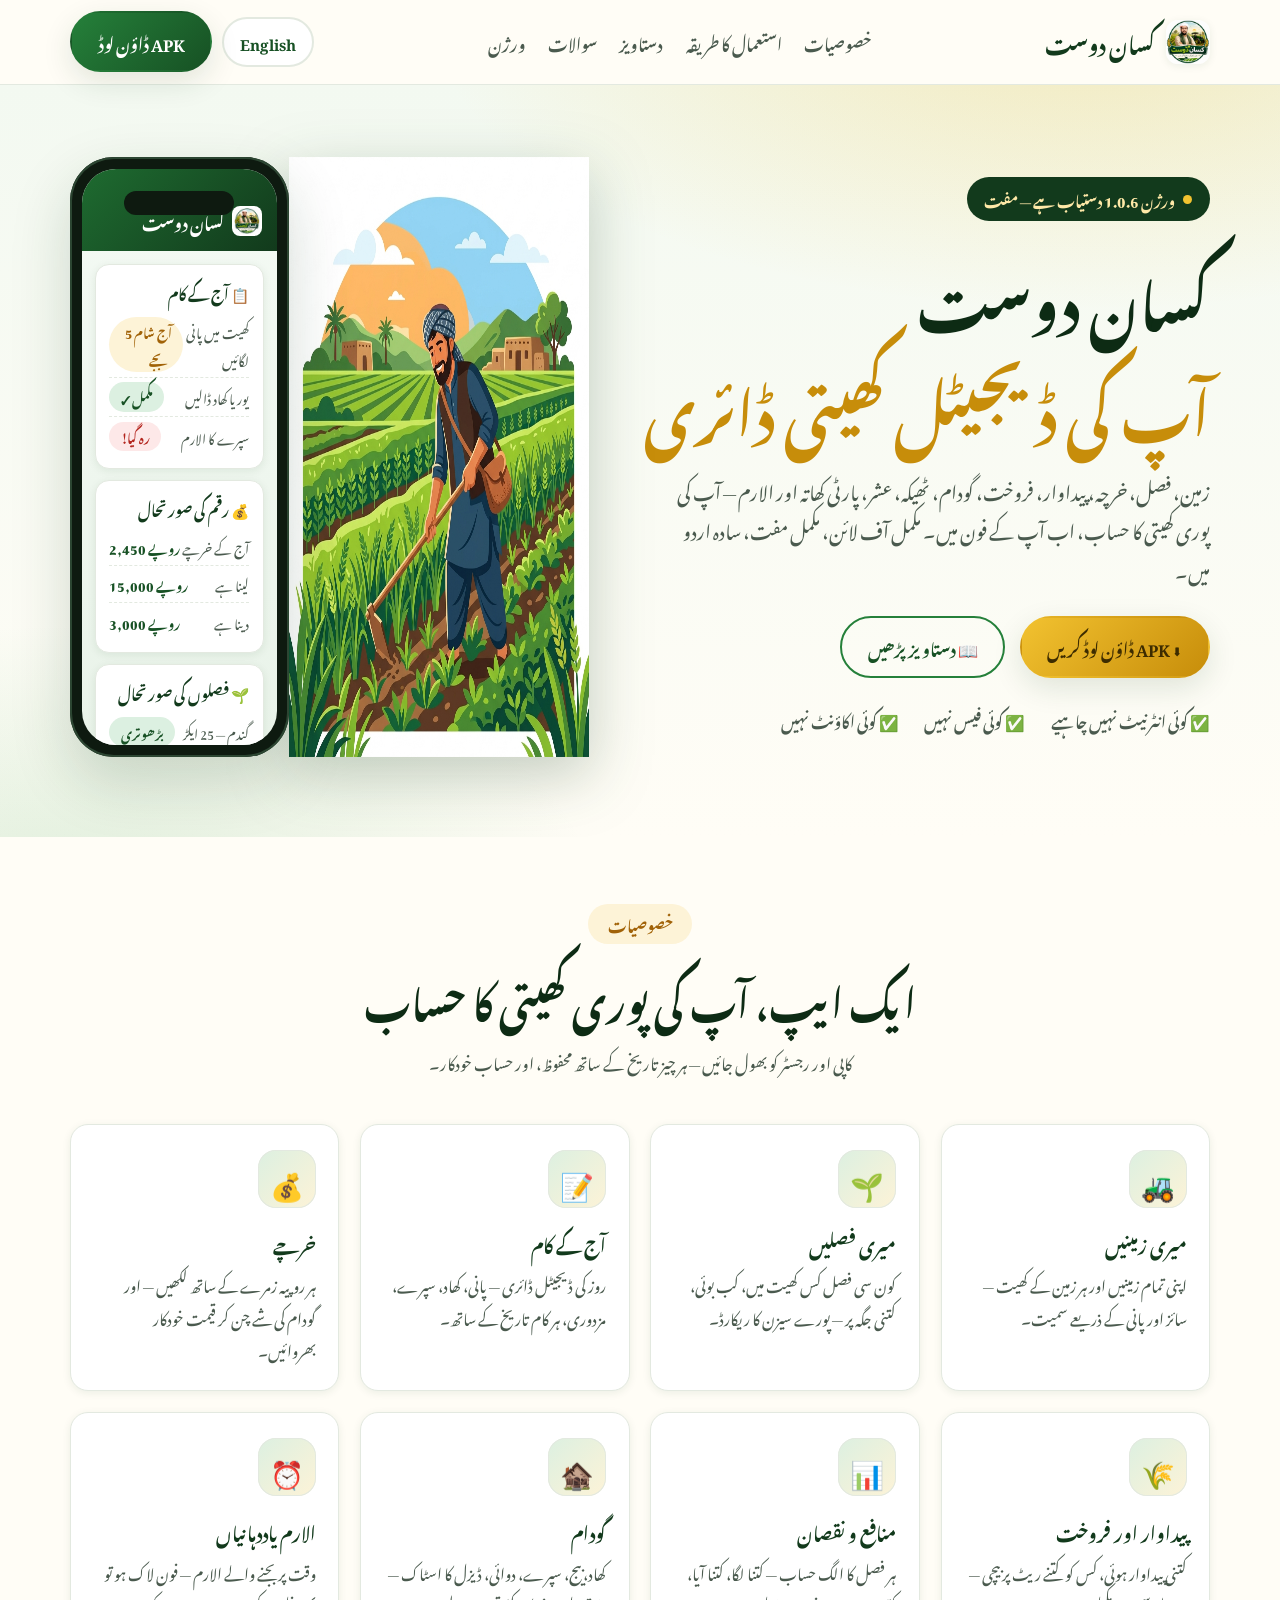
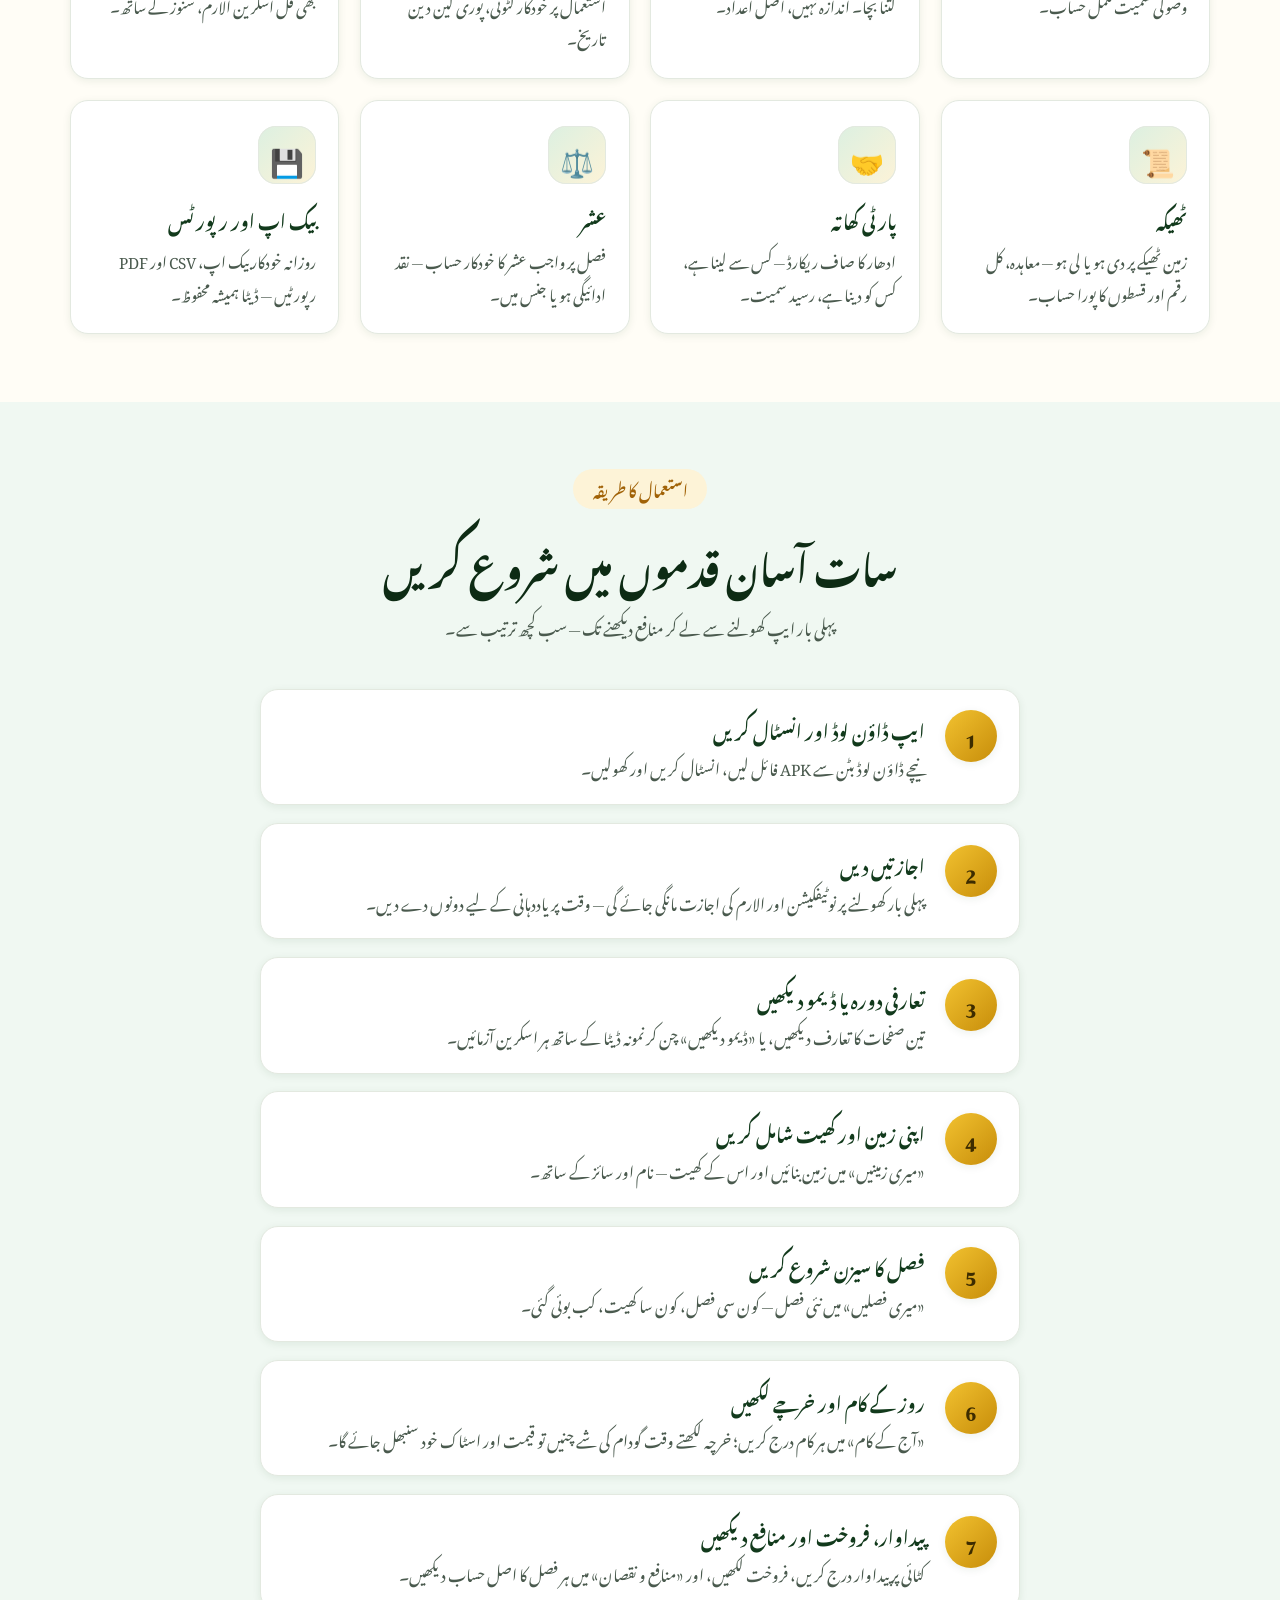
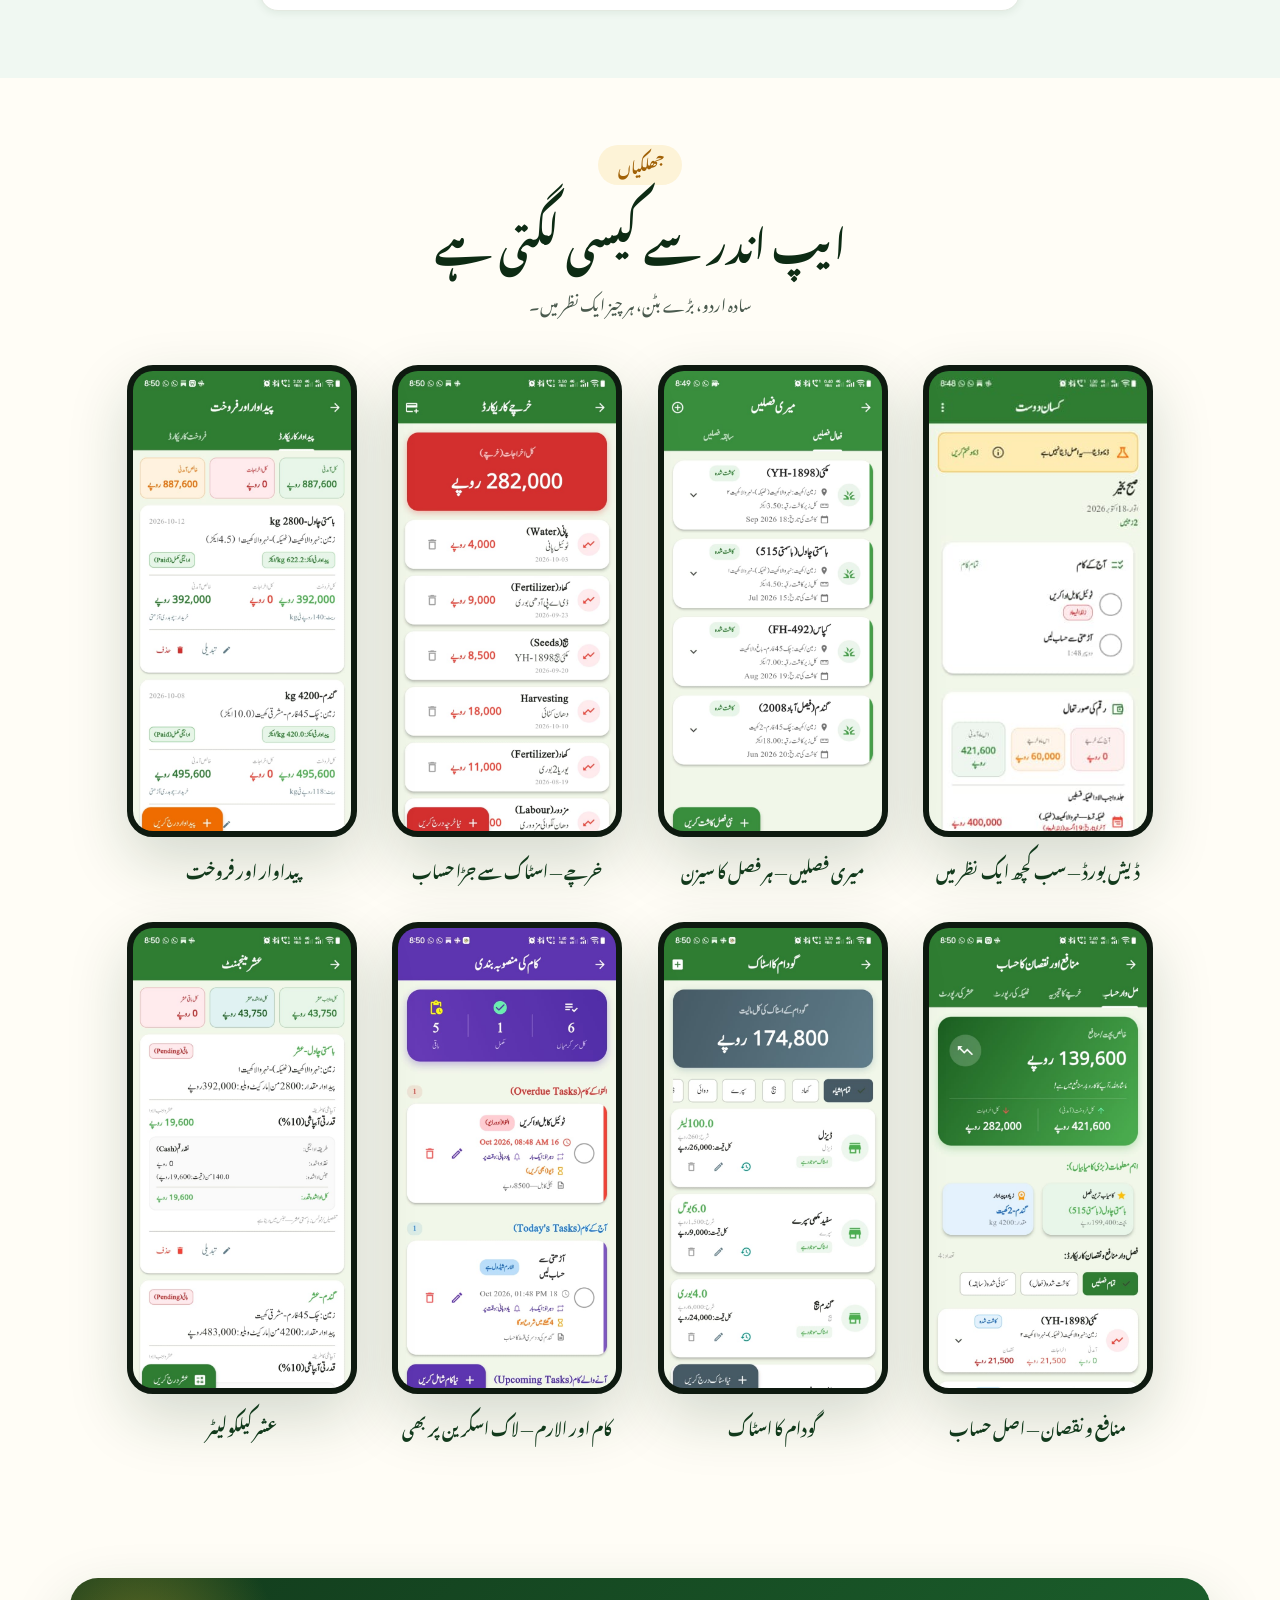
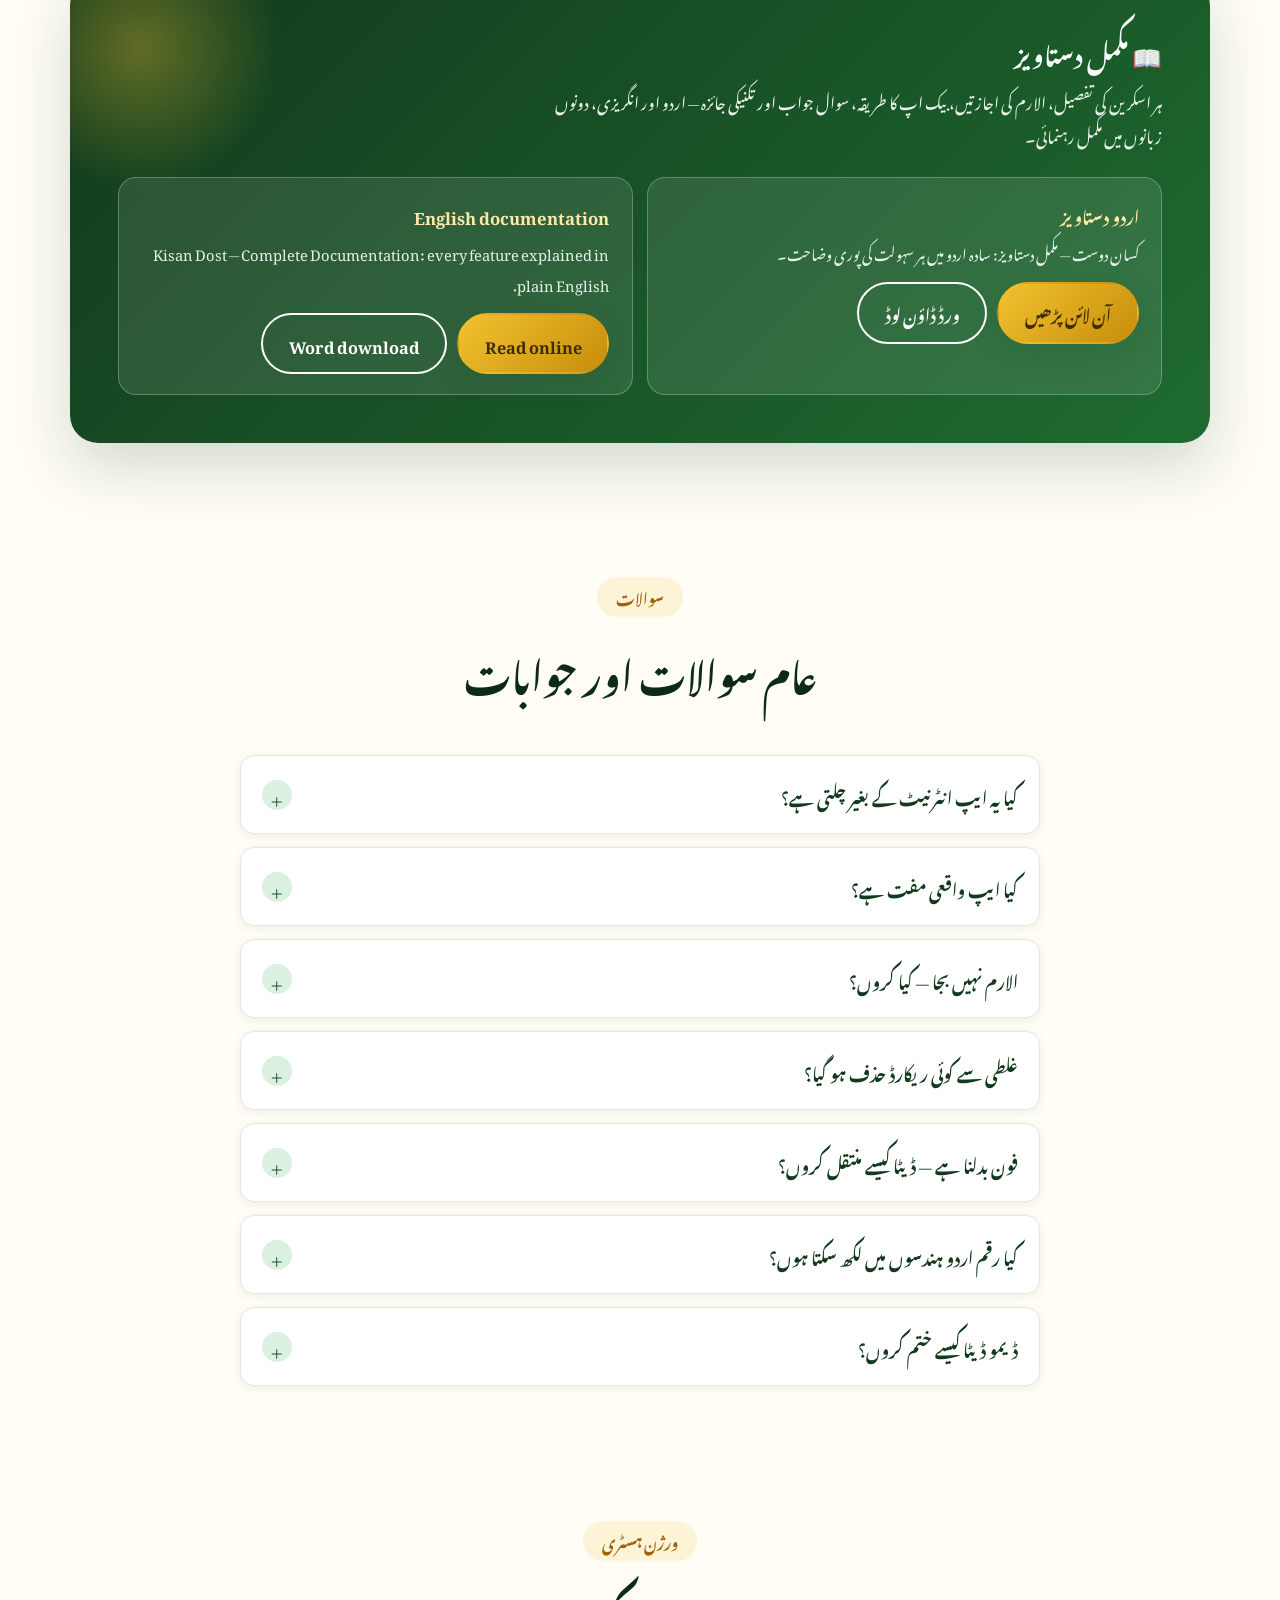
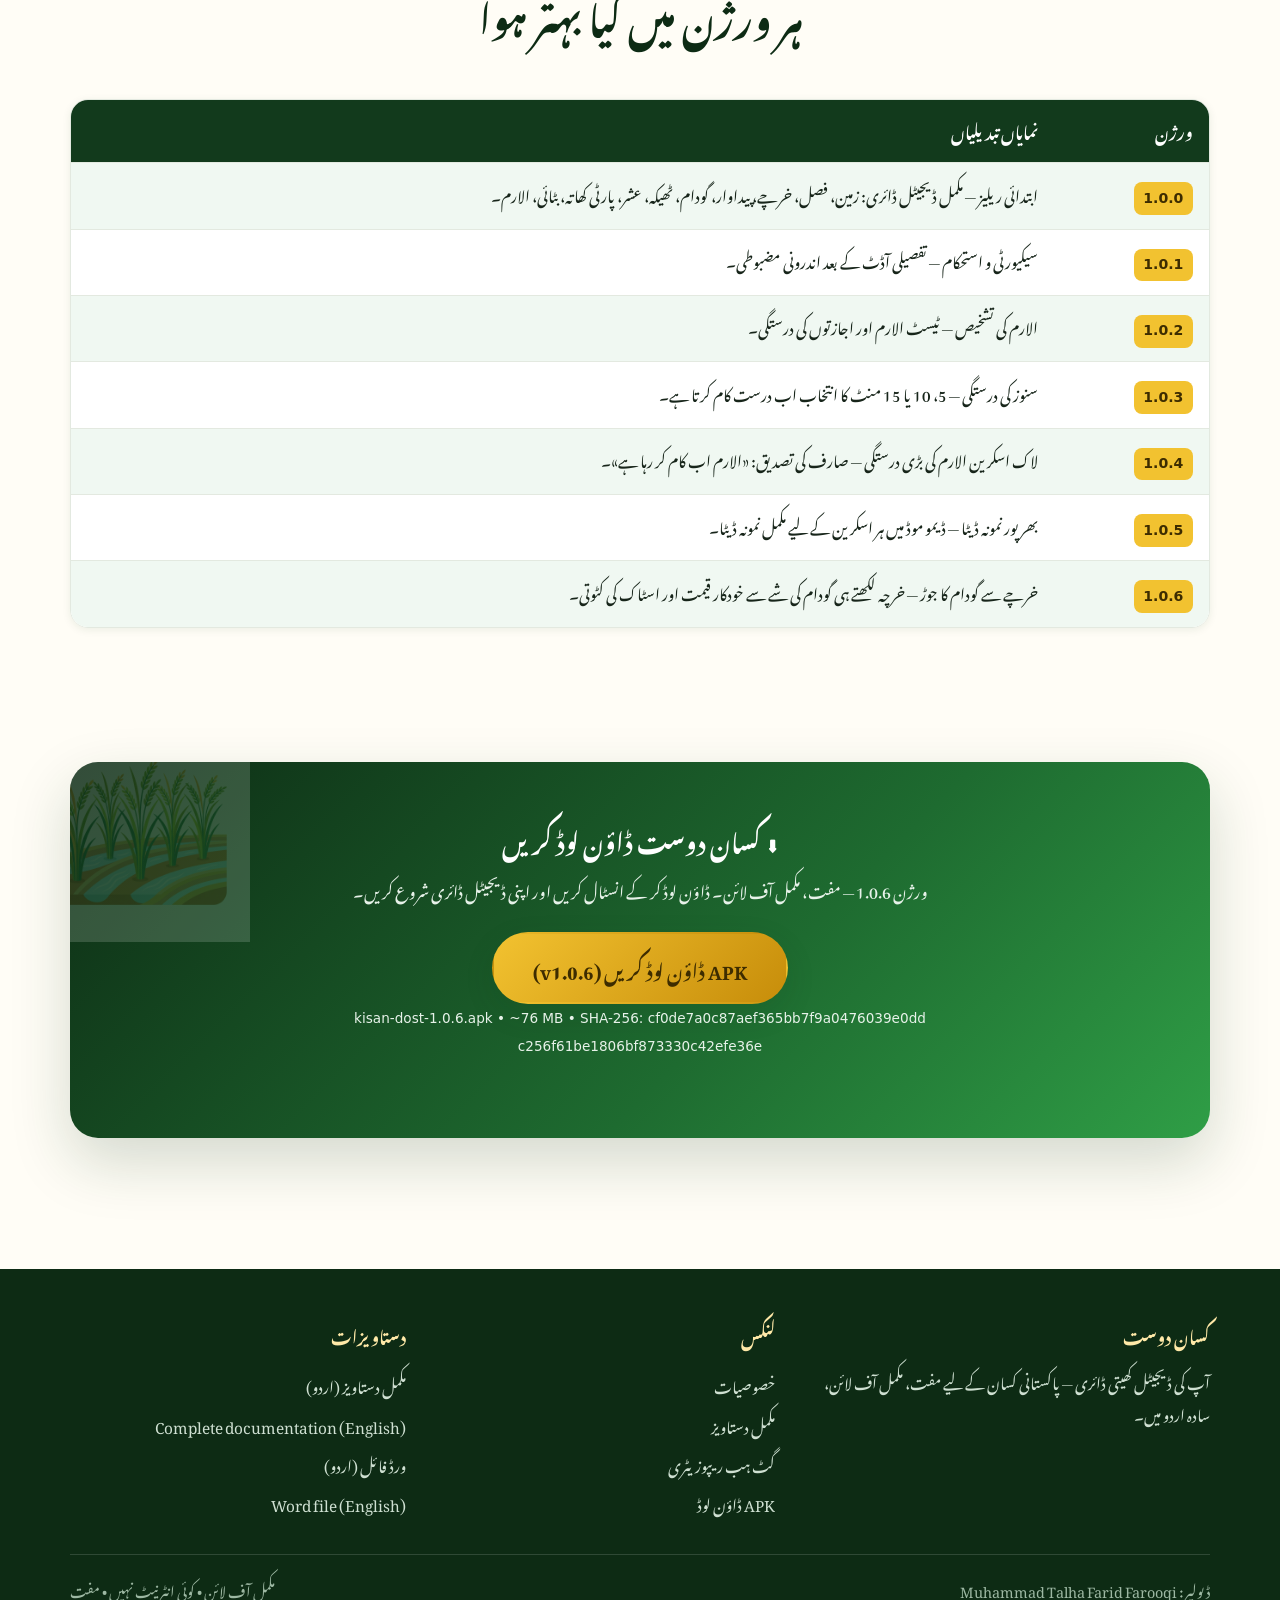
==== commit 90bc7b48: "Add 17 real device screenshots to README and landing page - docs/screenshots/: real phone screenshot" ====
--- a/docs/index.html
+++ b/docs/index.html
@@ -20,7 +20,7 @@
 </ul>
 <div class="nav-cta">
 <a class="lang-toggle" href="en.html">English</a>
-<a class="btn btn-primary" href="kisan-dost-1.0.6.apk">APK ڈاؤن لوڈ</a>
+<a class="btn btn-primary" href="https://drive.google.com/uc?id=1taiPECFG5z9vVgBANVfHRRK8UMcUWbk9&export=download">APK ڈاؤن لوڈ</a>
 <button class="burger" aria-label="مینیو">☰</button>
 </div></div></nav>
 
@@ -30,7 +30,7 @@
 <h1>کسان دوست<br><span class="gold">آپ کی ڈیجیٹل کھیتی ڈائری</span></h1>
 <p class="lead">زمین، فصل، خرچہ، پیداوار، فروخت، گودام، ٹھیکہ، عشر، پارٹی کھاتہ اور الارم — آپ کی پوری کھیتی کا حساب، اب آپ کے فون میں۔ مکمل آف لائن، مکمل مفت، سادہ اردو میں۔</p>
 <div class="hero-btns">
-<a class="btn btn-gold" href="kisan-dost-1.0.6.apk">⬇ APK ڈاؤن لوڈ کریں</a>
+<a class="btn btn-gold" href="https://drive.google.com/uc?id=1taiPECFG5z9vVgBANVfHRRK8UMcUWbk9&export=download">⬇ APK ڈاؤن لوڈ کریں</a>
 <a class="btn btn-outline" href="dastavezat.html">📖 دستاویز پڑھیں</a>
 </div>
 <div class="hero-meta">
@@ -110,46 +110,14 @@
 <p>سادہ اردو، بڑے بٹن، ہر چیز ایک نظر میں۔</p>
 </div>
 <div class="shots">
-<figure class="shot reveal">
-<div class="phone" role="img" aria-label="کام کی منصوبہ بندی اور الارم اسکرین">
-<div class="phone-screen"><div class="phone-notch"></div>
-<div class="appbar"><img class="mini-logo" src="assets/logo.png" alt="">کام کی منصوبہ بندی</div>
-<div class="mock-body">
-<div class="mock-card"><h4>⏰ آنے والے کام</h4>
-<div class="mock-row"><span>🔔 پانی — کھیت نمبر 3</span><span class="mock-pill">کل صبح 6:00</span></div>
-<div class="mock-row"><span>🔔 یوریا کھاد</span><span class="mock-pill">جمعہ 9:00</span></div>
-<div class="mock-row"><span>🔔 سپرے</span><span class="mock-pill green">مکمل ✓</span></div>
-</div>
-<div class="mock-card"><h4>⚙️ الارم کی ترتیب</h4>
-<div class="mock-row"><span>سنوز کی مدت</span><b>10 منٹ</b></div>
-<div class="mock-row"><span>یاددہانیاں</span><span class="mock-pill green">آن</span></div>
-<div class="mock-row"><span>ٹیسٹ الارم</span><b>15 سیکنڈ میں بجے گا</b></div>
-</div>
-</div>
-<div class="mock-nav"><span>ہوم</span><span class="on">کام</span><span>خرچے</span><span>رپورٹ</span></div>
-</div></div>
-<figcaption>کام اور الارم — لاک اسکرین پر بھی بجتا ہے</figcaption>
-</figure>
-<figure class="shot reveal">
-<div class="phone" role="img" aria-label="منافع و نقصان اسکرین">
-<div class="phone-screen"><div class="phone-notch"></div>
-<div class="appbar"><img class="mini-logo" src="assets/logo.png" alt="">منافع و نقصان</div>
-<div class="mock-body">
-<div class="mock-card"><h4>🌾 گندم — سیزن 2026</h4>
-<div class="mock-row"><span>کل خرچہ</span><b>روپے 85,000</b></div>
-<div class="mock-row"><span>کل آمدن</span><b>روپے 1,42,000</b></div>
-<div class="mock-row"><span>خالص منافع</span><span class="mock-pill green">روپے 57,000</span></div>
-</div>
-<div class="mock-card"><h4>📈 مجموعی صورتحال</h4>
-<div class="mock-row"><span>تمام فصلوں کا خرچہ</span><b>روپے 1,90,000</b></div>
-<div class="mock-row"><span>تمام فصلوں کی آمدن</span><b>روپے 2,75,000</b></div>
-<div class="mock-row"><span>کل منافع</span><span class="mock-pill green">روپے 85,000</span></div>
-</div>
-</div>
-<div class="mock-nav"><span>ہوم</span><span>کام</span><span>خرچے</span><span class="on">رپورٹ</span></div>
-</div></div>
-<figcaption>منافع و نقصان — ہر فصل کا اصل حساب</figcaption>
-</figure>
+<figure class="shot reveal"><div class="shot-frame"><img src="screenshots/dashboard.jpg" alt="ڈیش بورڈ" loading="lazy"></div><figcaption>ڈیش بورڈ — سب کچھ ایک نظر میں</figcaption></figure>
+<figure class="shot reveal"><div class="shot-frame"><img src="screenshots/crops.jpg" alt="میری فصلیں" loading="lazy"></div><figcaption>میری فصلیں — ہر فصل کا سیزن</figcaption></figure>
+<figure class="shot reveal"><div class="shot-frame"><img src="screenshots/expenses.jpg" alt="خرچے کا ریکارڈ" loading="lazy"></div><figcaption>خرچے — اسٹاک سے جڑا حساب</figcaption></figure>
+<figure class="shot reveal"><div class="shot-frame"><img src="screenshots/harvest.jpg" alt="پیداوار اور فروخت" loading="lazy"></div><figcaption>پیداوار اور فروخت</figcaption></figure>
+<figure class="shot reveal"><div class="shot-frame"><img src="screenshots/profit-loss.jpg" alt="منافع و نقصان" loading="lazy"></div><figcaption>منافع و نقصان — اصل حساب</figcaption></figure>
+<figure class="shot reveal"><div class="shot-frame"><img src="screenshots/inventory.jpg" alt="گودام کا اسٹاک" loading="lazy"></div><figcaption>گودام کا اسٹاک</figcaption></figure>
+<figure class="shot reveal"><div class="shot-frame"><img src="screenshots/tasks.jpg" alt="کام کی منصوبہ بندی" loading="lazy"></div><figcaption>کام اور الارم — لاک اسکرین پر بھی</figcaption></figure>
+<figure class="shot reveal"><div class="shot-frame"><img src="screenshots/ushr.jpg" alt="عشر مینجمنٹ" loading="lazy"></div><figcaption>عشر کیلکولیٹر</figcaption></figure>
 </div></div></section>
 
 <section id="docs"><div class="wrap">
@@ -207,14 +175,14 @@
 <img class="wheat" src="assets/wheat.png" alt="" aria-hidden="true" style="inset-inline-end:-40px;top:-40px">
 <h2>⬇ کسان دوست ڈاؤن لوڈ کریں</h2>
 <p>ورژن 1.0.6 — مفت، مکمل آف لائن۔ ڈاؤن لوڈ کر کے انسٹال کریں اور اپنی ڈیجیٹل ڈائری شروع کریں۔</p>
-<a class="btn btn-gold" style="font-size:1.15rem;padding:.9rem 2.4rem" href="kisan-dost-1.0.6.apk">APK ڈاؤن لوڈ کریں (v1.0.6)</a>
+<a class="btn btn-gold" style="font-size:1.15rem;padding:.9rem 2.4rem" href="https://drive.google.com/uc?id=1taiPECFG5z9vVgBANVfHRRK8UMcUWbk9&export=download">APK ڈاؤن لوڈ کریں (v1.0.6)</a>
 <p class="dl-note">kisan-dost-1.0.6.apk • ~76 MB • SHA-256: cf0de7a0c87aef365bb7f9a0476039e0ddc256f61be1806bf873330c42efe36e</p>
 </div></div></section>
 
 <footer><div class="wrap">
 <div class="foot-grid">
 <div><h4>کسان دوست</h4><p style="font-size:.95rem">آپ کی ڈیجیٹل کھیتی ڈائری — پاکستانی کسان کے لیے مفت، مکمل آف لائن، سادہ اردو میں۔</p></div>
-<div><h4>لنکس</h4><a href="#features">خصوصیات</a><a href="dastavezat.html">مکمل دستاویز</a><a href="https://github.com/TalhaGoharWeb/KisanDost">گٹ ہب ریپوزیٹری</a><a href="kisan-dost-1.0.6.apk">APK ڈاؤن لوڈ</a></div>
+<div><h4>لنکس</h4><a href="#features">خصوصیات</a><a href="dastavezat.html">مکمل دستاویز</a><a href="https://github.com/TalhaGoharWeb/KisanDost">گٹ ہب ریپوزیٹری</a><a href="https://drive.google.com/uc?id=1taiPECFG5z9vVgBANVfHRRK8UMcUWbk9&export=download">APK ڈاؤن لوڈ</a></div>
 <div><h4>دستاویزات</h4><a href="dastavezat.html">مکمل دستاویز (اردو)</a><a href="documentation.html">Complete documentation (English)</a><a href="kisan-dost-dastaveez-urdu.docx" download>ورڈ فائل (اردو)</a><a href="kisan-dost-documentation-english.docx" download>Word file (English)</a></div>
 </div>
 <div class="foot-bottom"><span>ڈیولپر: Muhammad Talha Farid Farooqi</span><span>مکمل آف لائن • کوئی انٹرنیٹ نہیں • مفت</span></div>
--- a/docs/style.css
+++ b/docs/style.css
@@ -32,7 +32,9 @@
   --font-en:'Segoe UI',system-ui,-apple-system,Roboto,'Helvetica Neue',Arial,sans-serif;
 }
 *{box-sizing:border-box;margin:0;padding:0}
-html{scroll-behavior:smooth}
+img,svg,video{max-width:100%;height:auto}
+button,a{-webkit-tap-highlight-color:transparent}
+html{scroll-behavior:smooth;scroll-padding-top:96px;-webkit-text-size-adjust:100%}
 body{
   font-family:var(--font-en);
   background:var(--cream);
@@ -143,7 +145,7 @@
 .sec-head p{color:var(--ink-soft);margin-top:.5rem}
 
 /* ---------- Feature cards ---------- */
-.feat-grid{display:grid;grid-template-columns:repeat(auto-fill,minmax(250px,1fr));gap:1.3rem}
+.feat-grid{display:grid;grid-template-columns:repeat(auto-fill,minmax(min(100%,260px),1fr));gap:1.3rem}
 .feat{
   background:var(--paper);border:1px solid var(--line);border-radius:var(--radius);
   padding:1.6rem 1.4rem;box-shadow:var(--shadow-sm);
@@ -248,6 +250,10 @@
 .doc-body th{background:var(--green-100);color:var(--green-900);padding:.6rem .8rem;border:1px solid var(--line);text-align:start}
 .doc-body td{padding:.6rem .8rem;border:1px solid var(--line);vertical-align:top}
 .doc-body .table-wrap{margin:1rem 0}
+@media (max-width:820px){
+  .doc-body table{font-size:.85rem}
+  .doc-body th,.doc-body td{padding:.5rem .55rem}
+}
 .doc-qa{background:var(--green-50);border-inline-start:4px solid var(--green-500);border-radius:12px;padding:1rem 1.2rem;margin-bottom:1rem}
 .doc-qa .q{font-weight:700;color:var(--green-900);margin-bottom:.3rem}
 .doc-qa .a{color:var(--ink-soft)}
@@ -279,12 +285,24 @@
   .nav-links.open{display:flex}
   .nav-links a{padding:.8rem .4rem;border-top:1px solid var(--line)}
   .burger{display:block}
-  .nav-cta .btn-primary{display:none}
+  .nav-cta .btn-primary{padding:.55rem 1rem;font-size:.92rem}
   .doc-body{padding:1.5rem}
   .phone{width:262px;height:545px}
 }
 @media (max-width:560px){
+  .hero h1{font-size:clamp(1.7rem,8vw,2.2rem);line-height:2}
+  .hero p.lead{font-size:1.02rem}
+  .step{flex-direction:column;align-items:center;text-align:center;gap:.8rem}
+  .phone{width:250px;height:520px}
   .foot-grid{grid-template-columns:1fr}
   section{padding:3rem 0}
   .dl-band{padding:2.2rem 1.2rem}
 }
+
+/* ---------- Real screenshot gallery ---------- */
+.shot-frame{
+  width:min(230px,62vw);border-radius:26px;overflow:hidden;
+  border:6px solid #0e1a10;box-shadow:var(--shadow-lg);background:#0e1a10;
+}
+.shot-frame img{width:100%;height:460px;object-fit:cover;object-position:top;display:block}
+@media (max-width:560px){.shot-frame img{height:400px}}
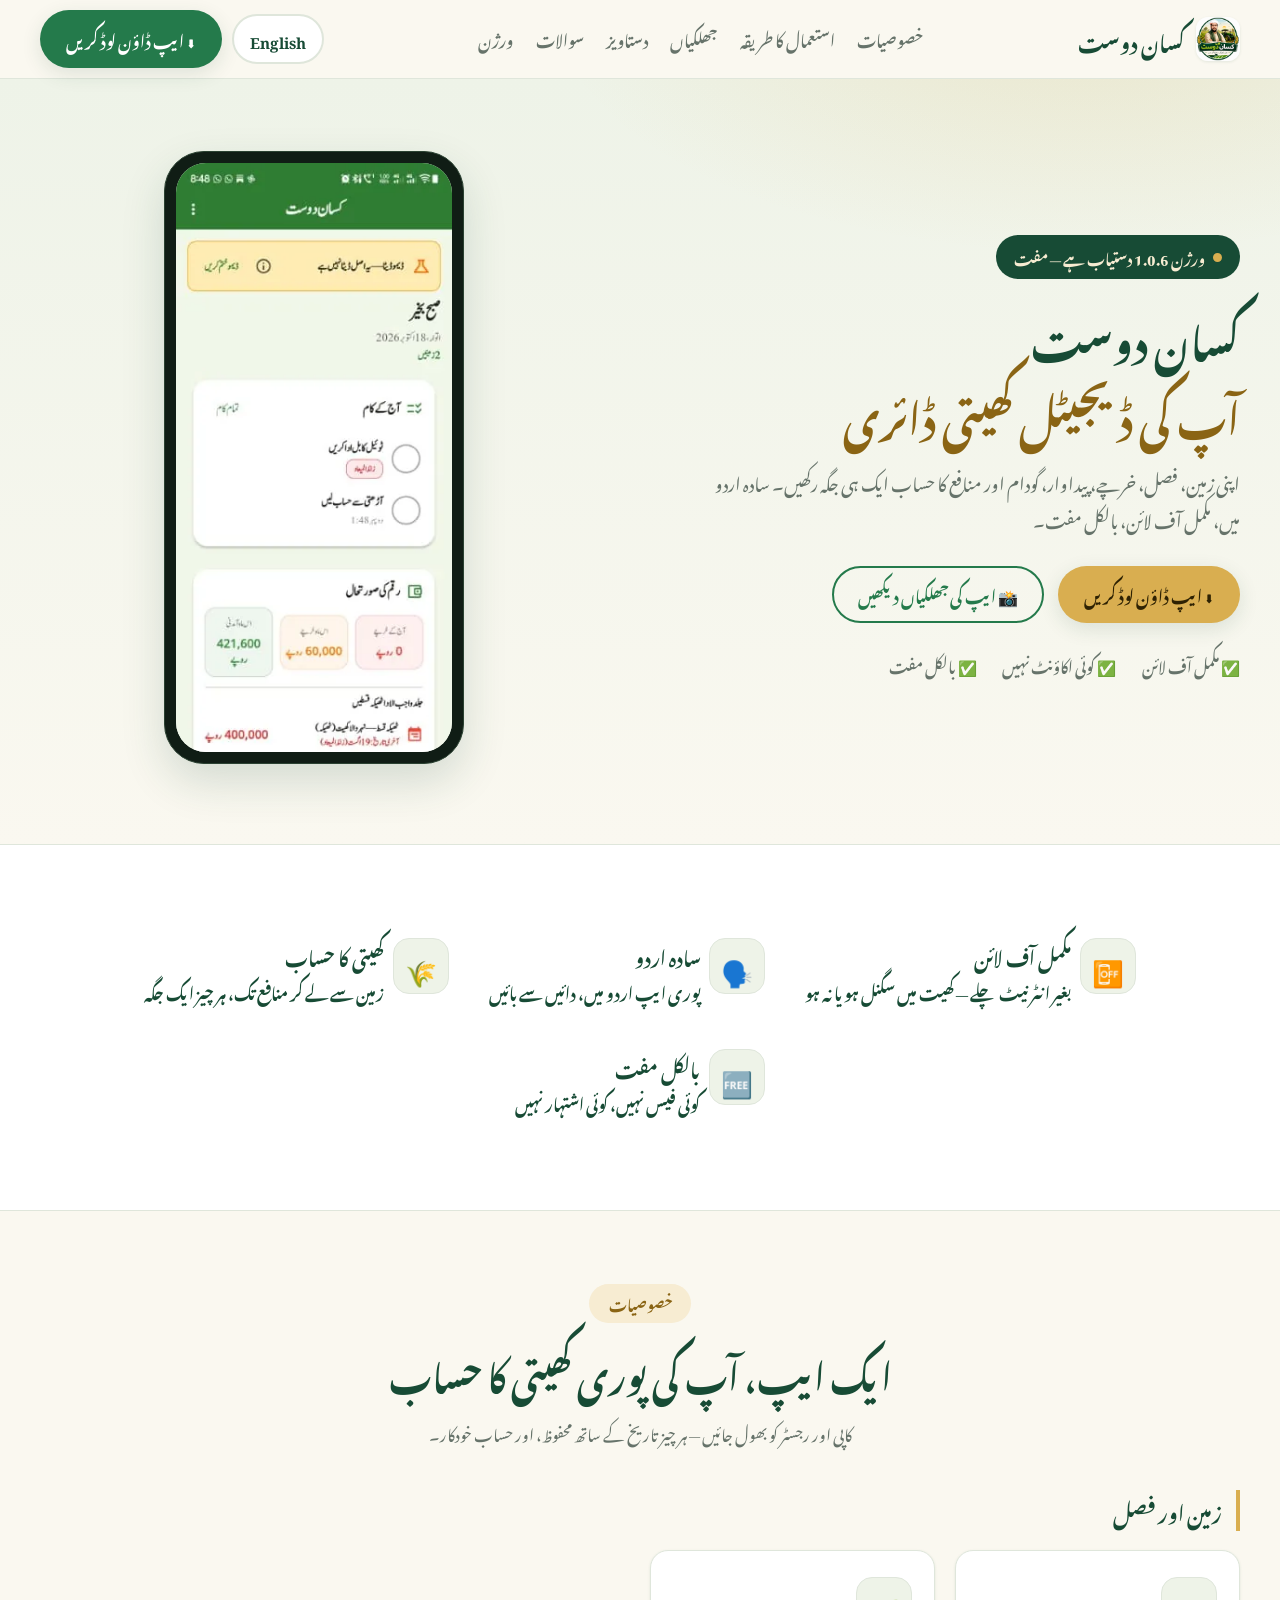
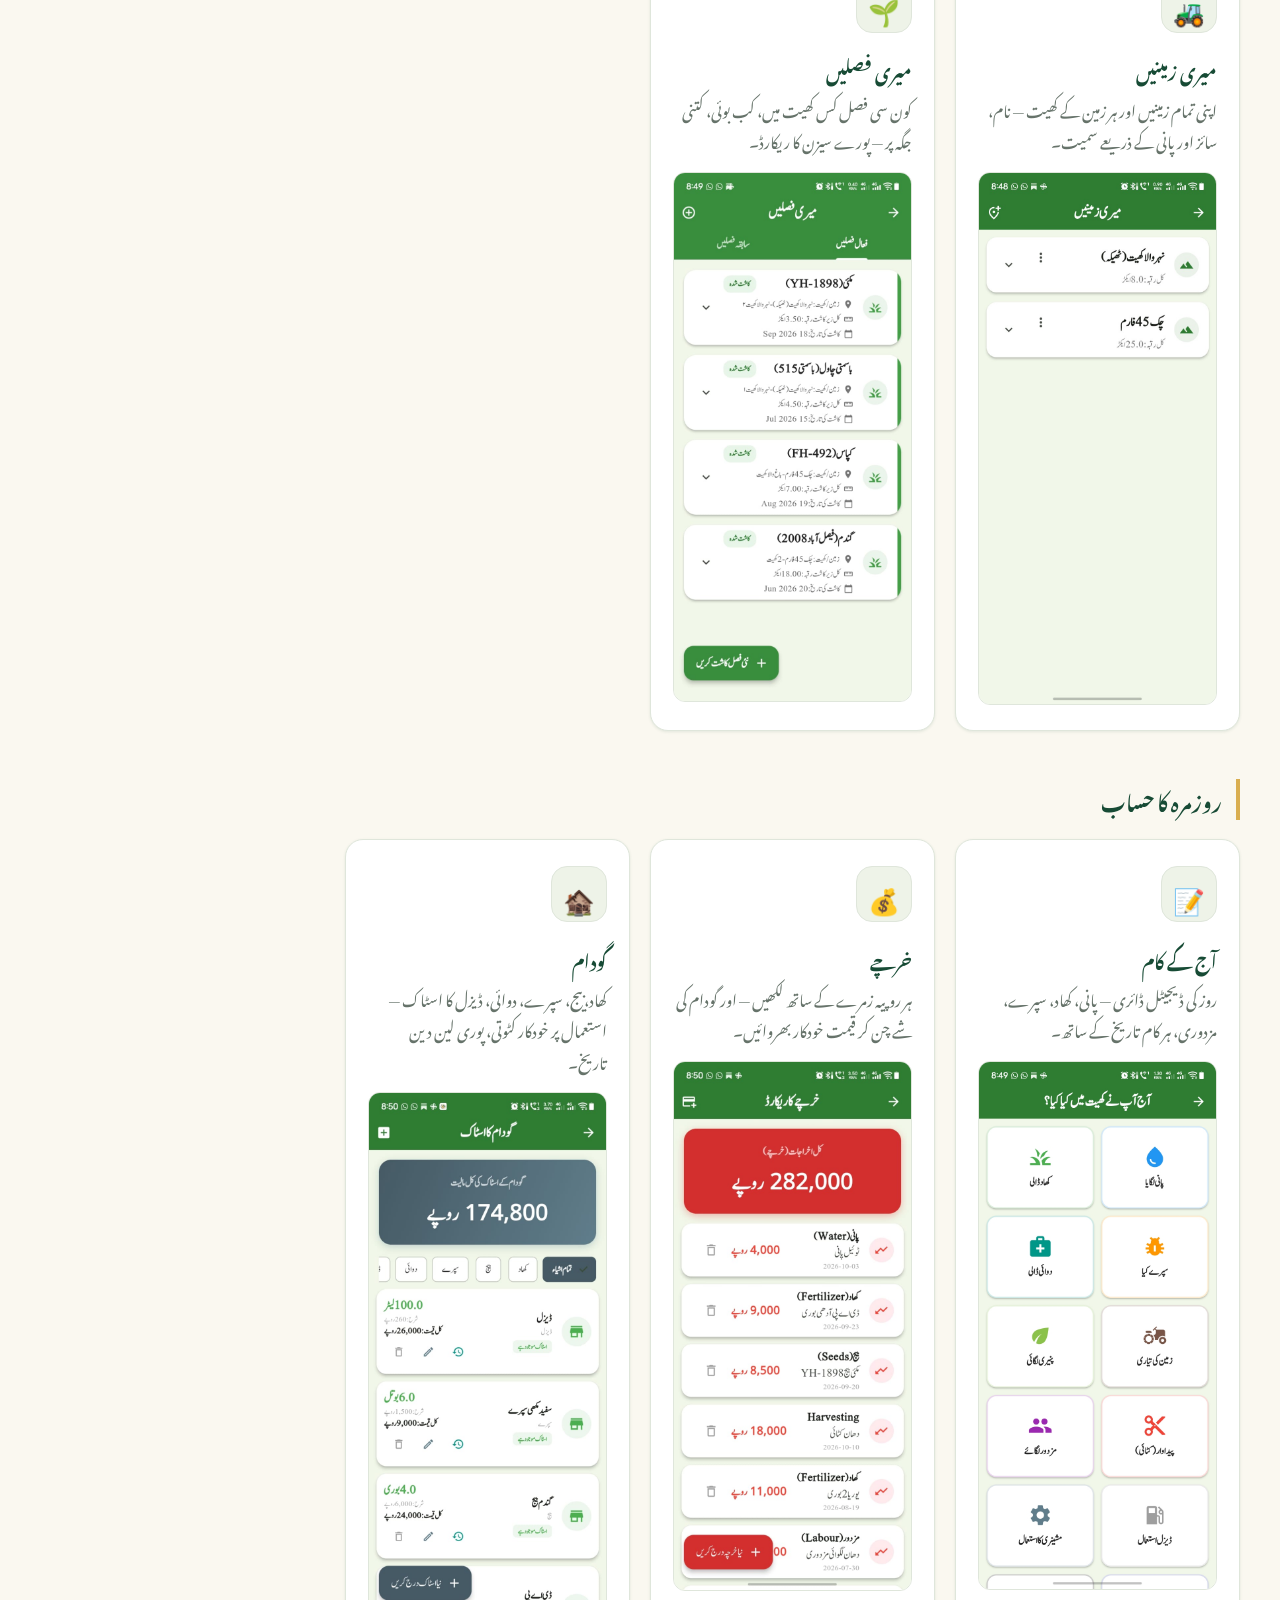
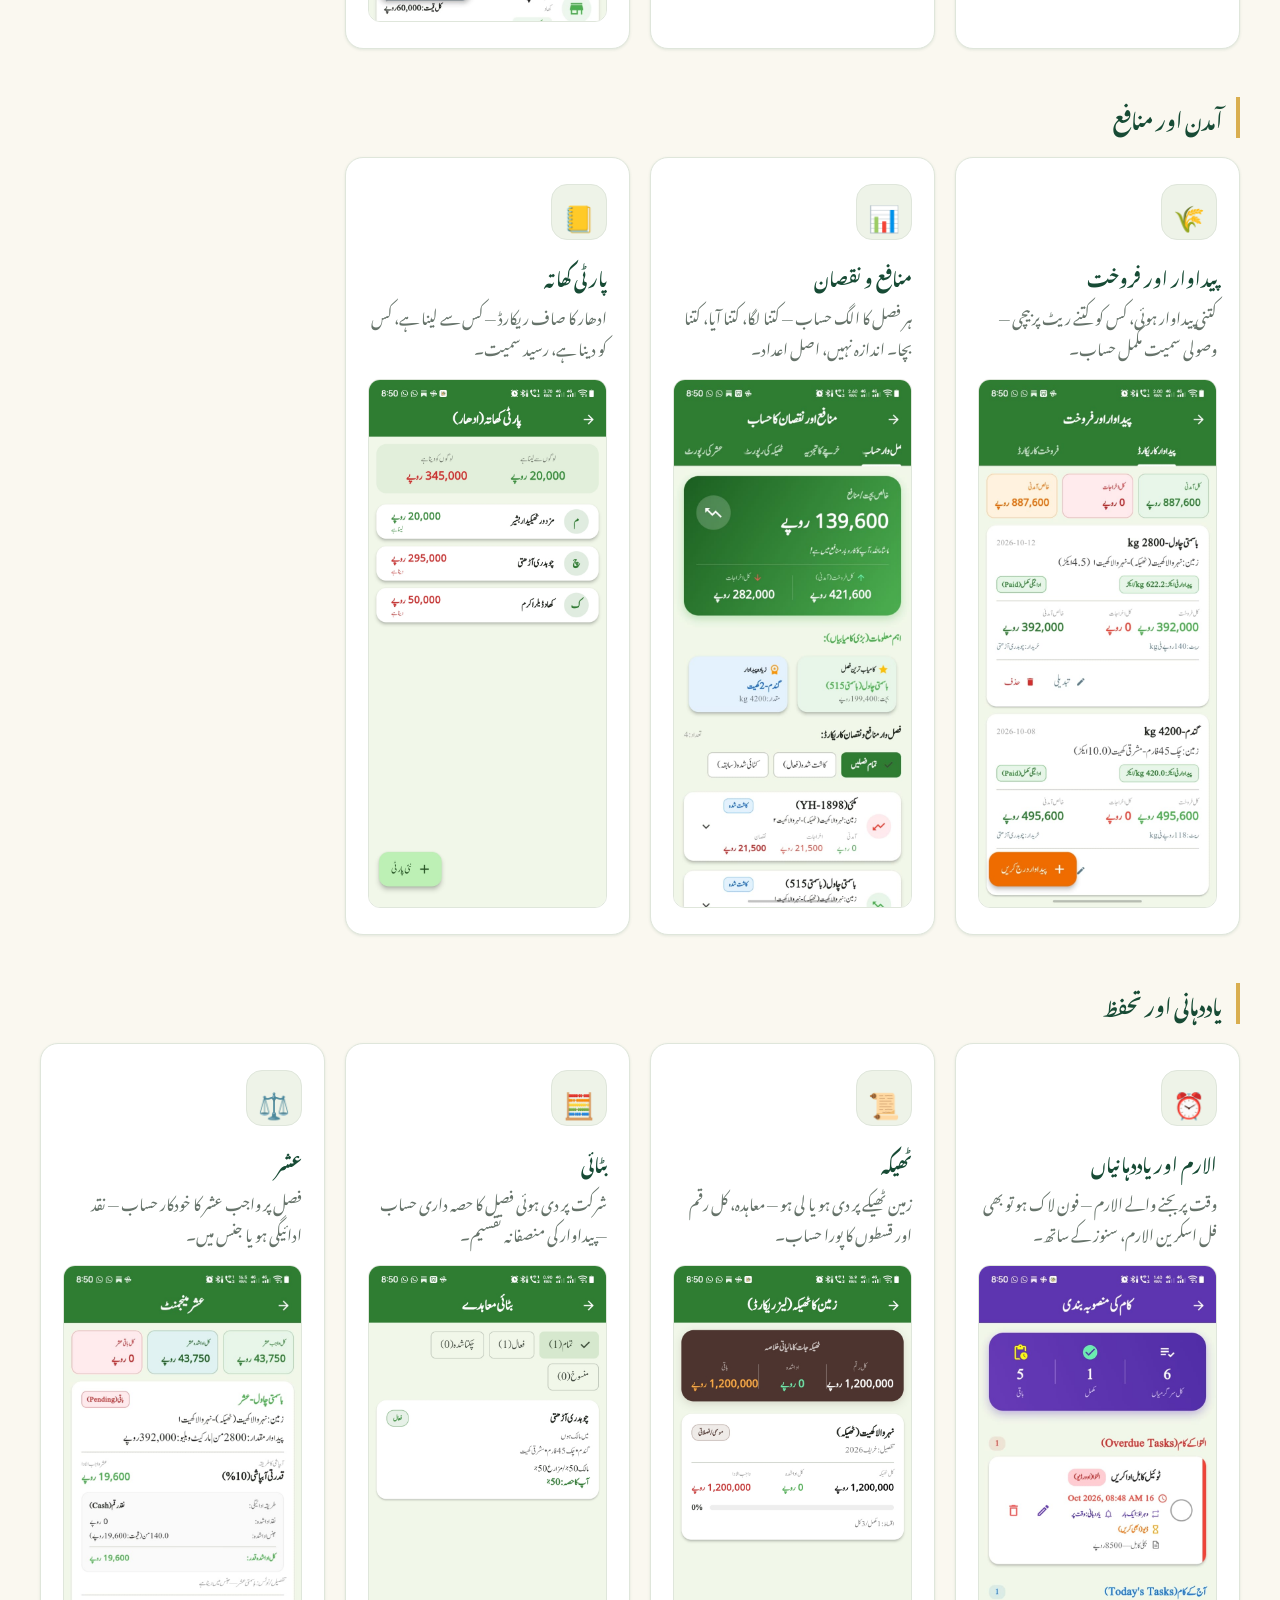
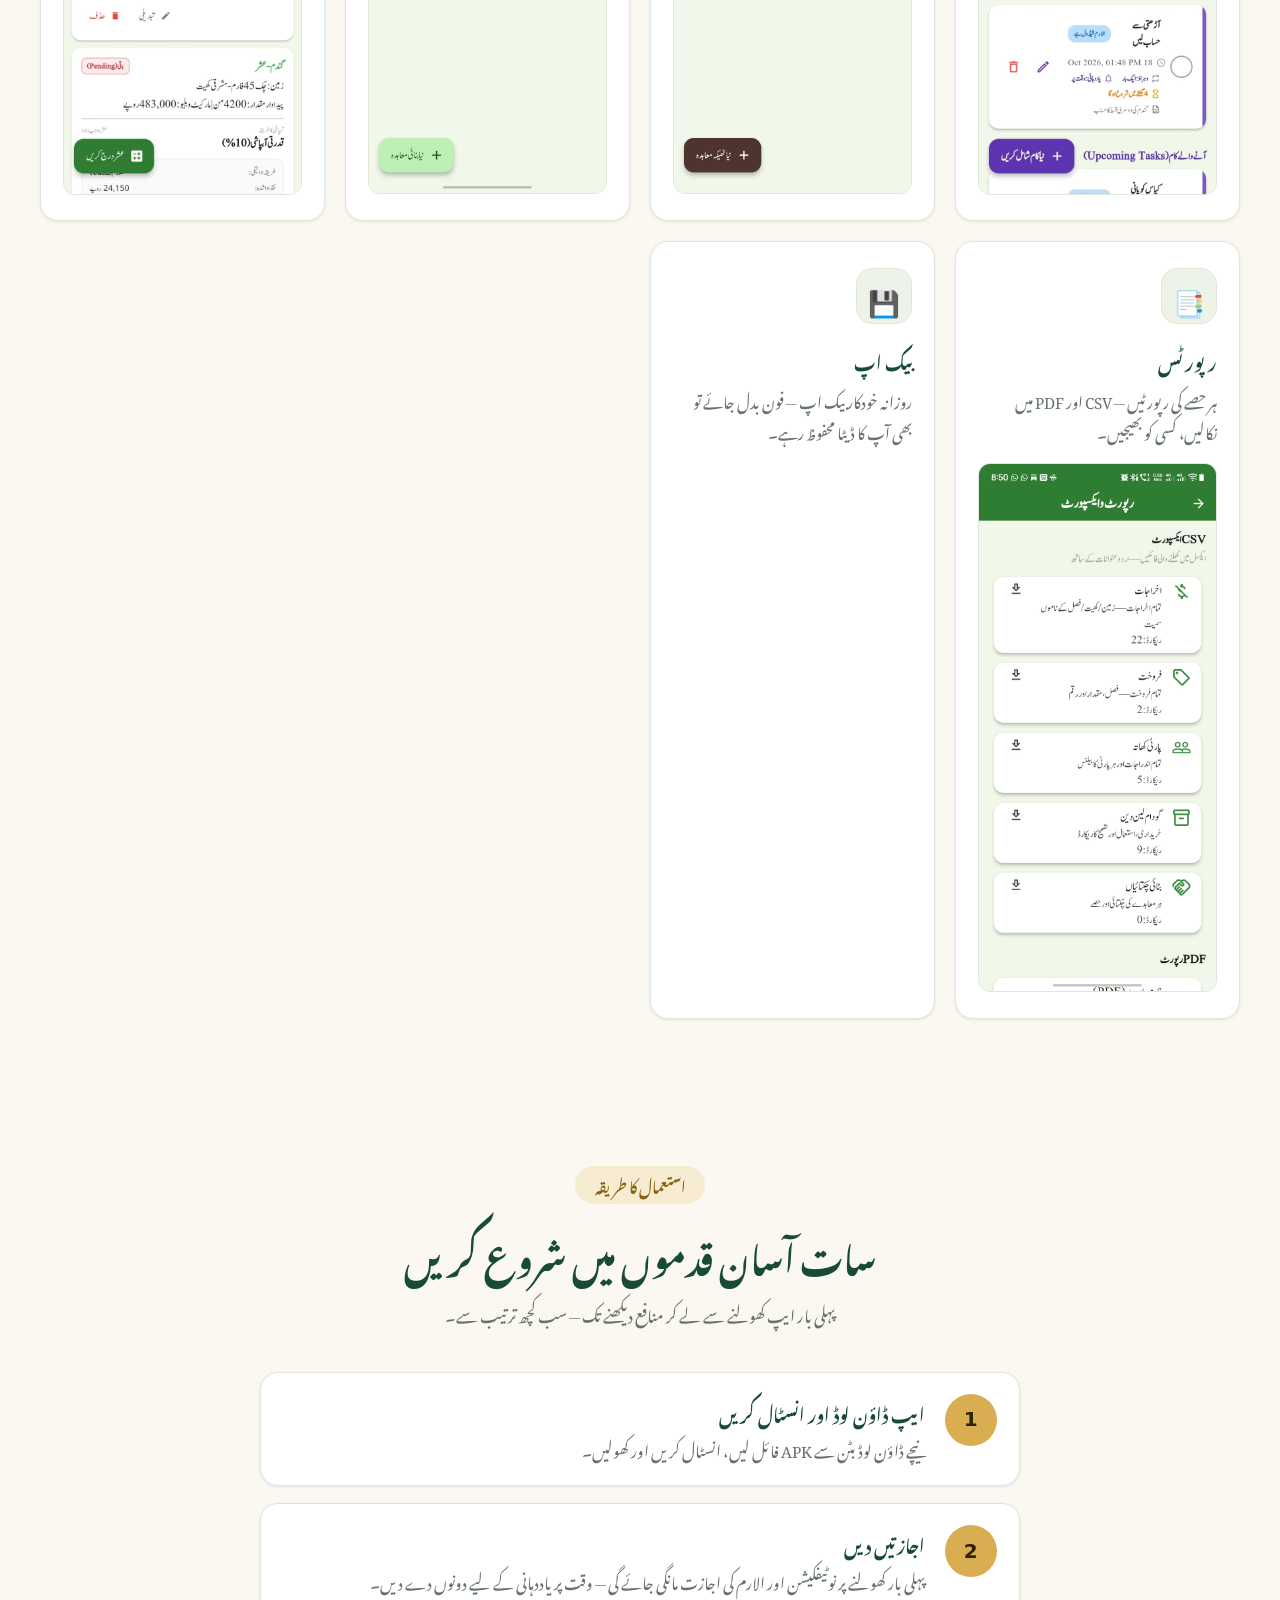
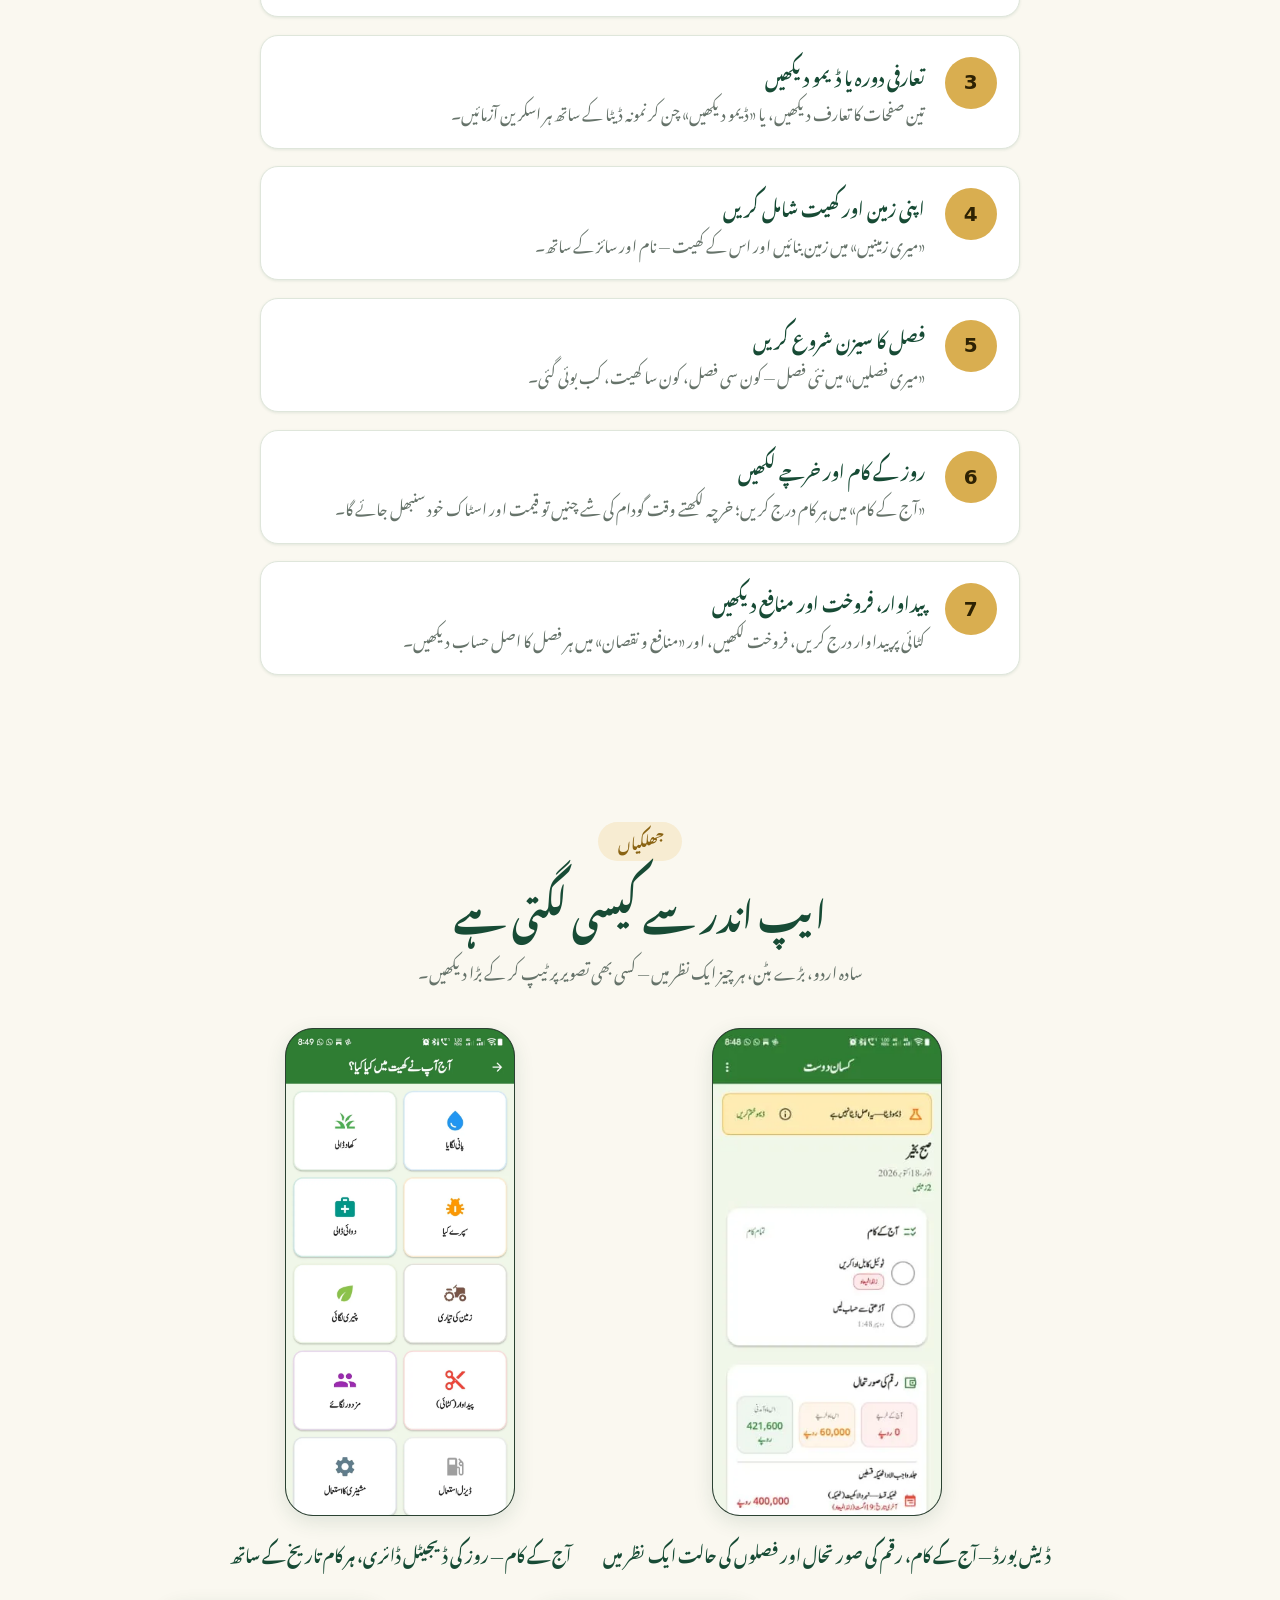
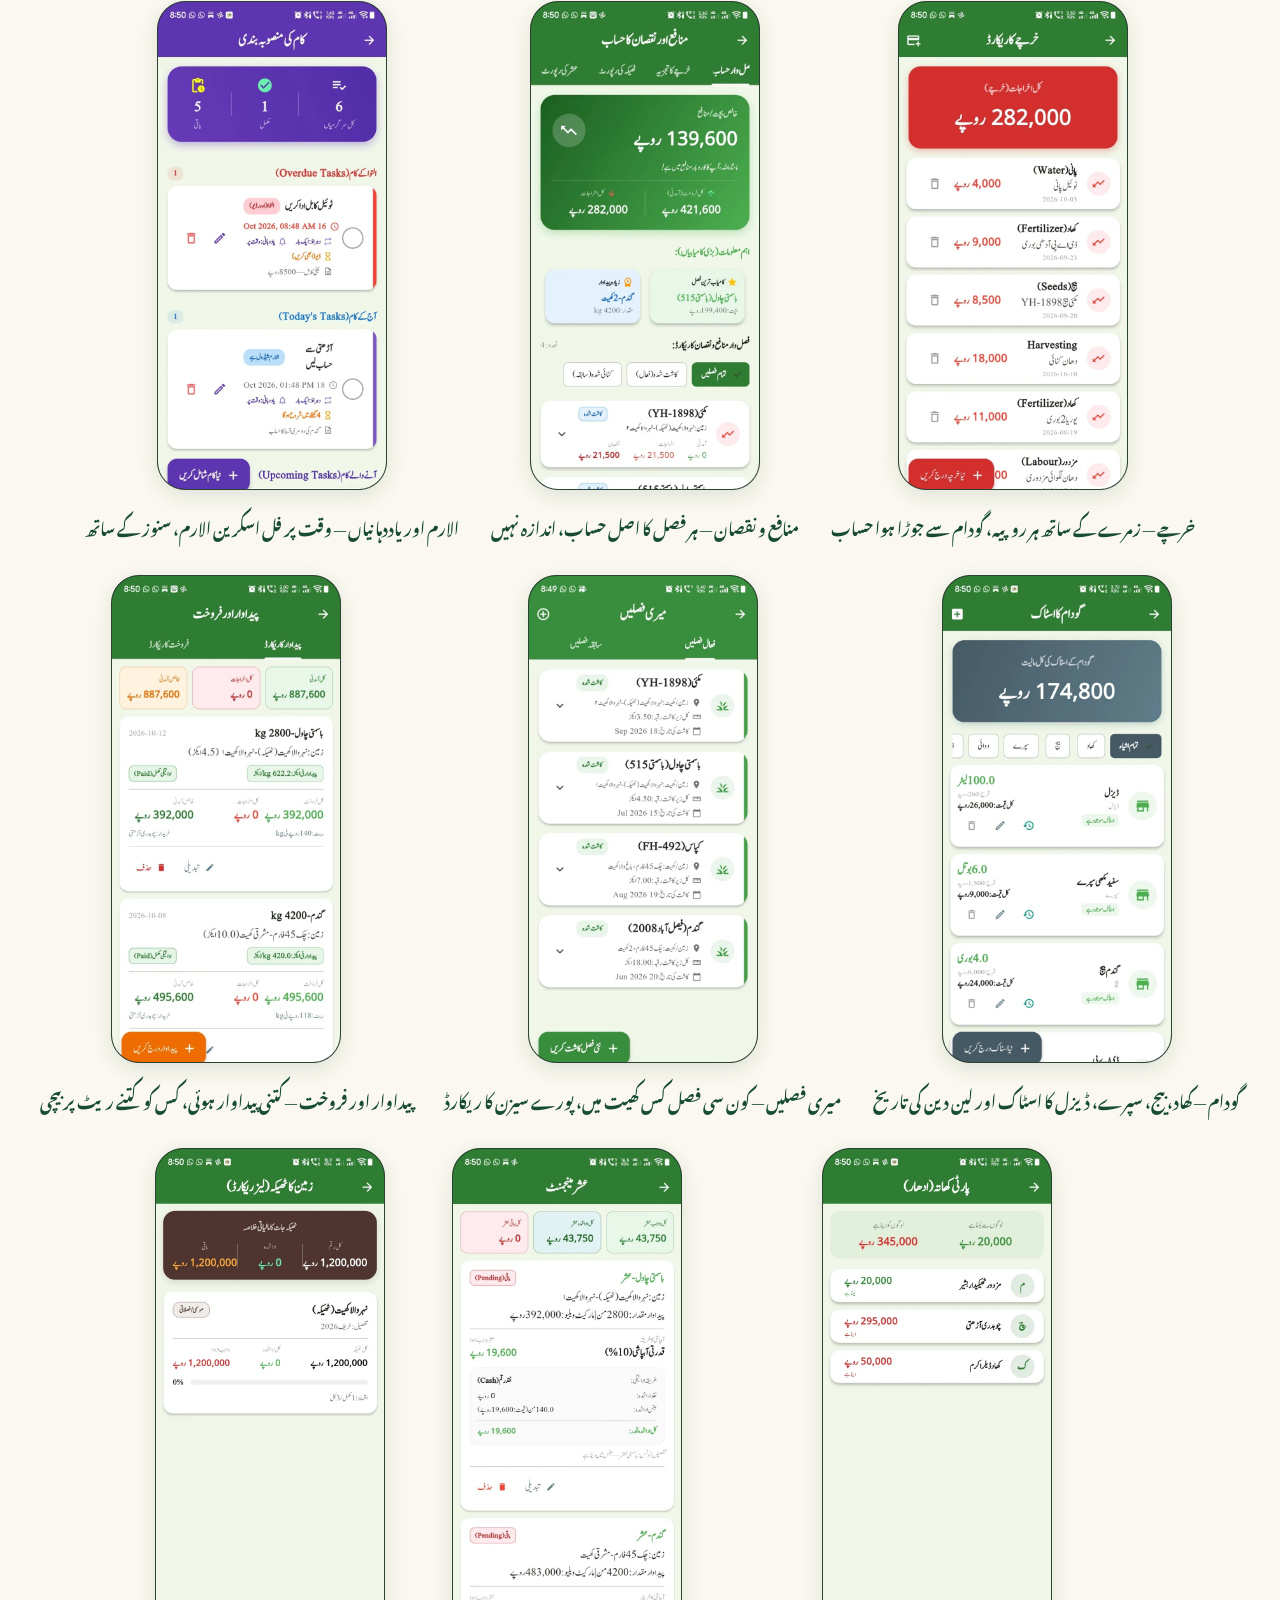
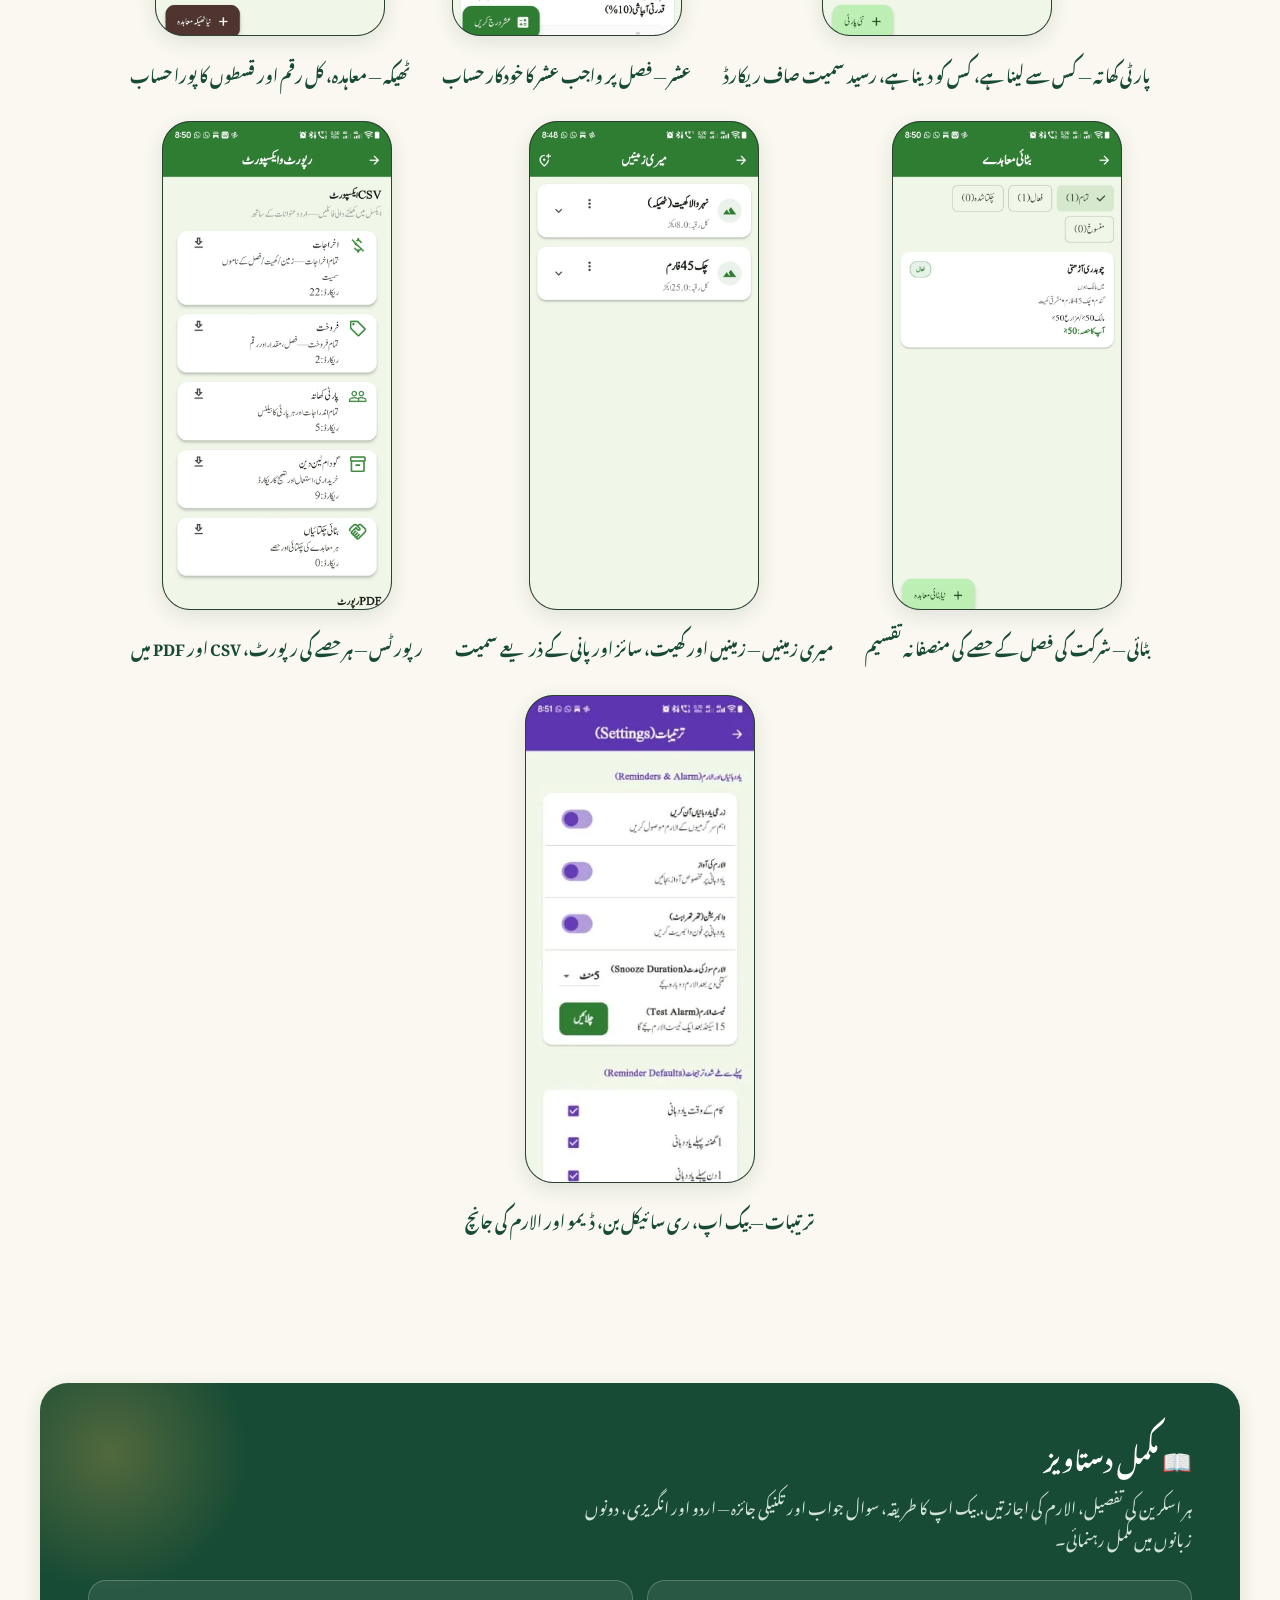
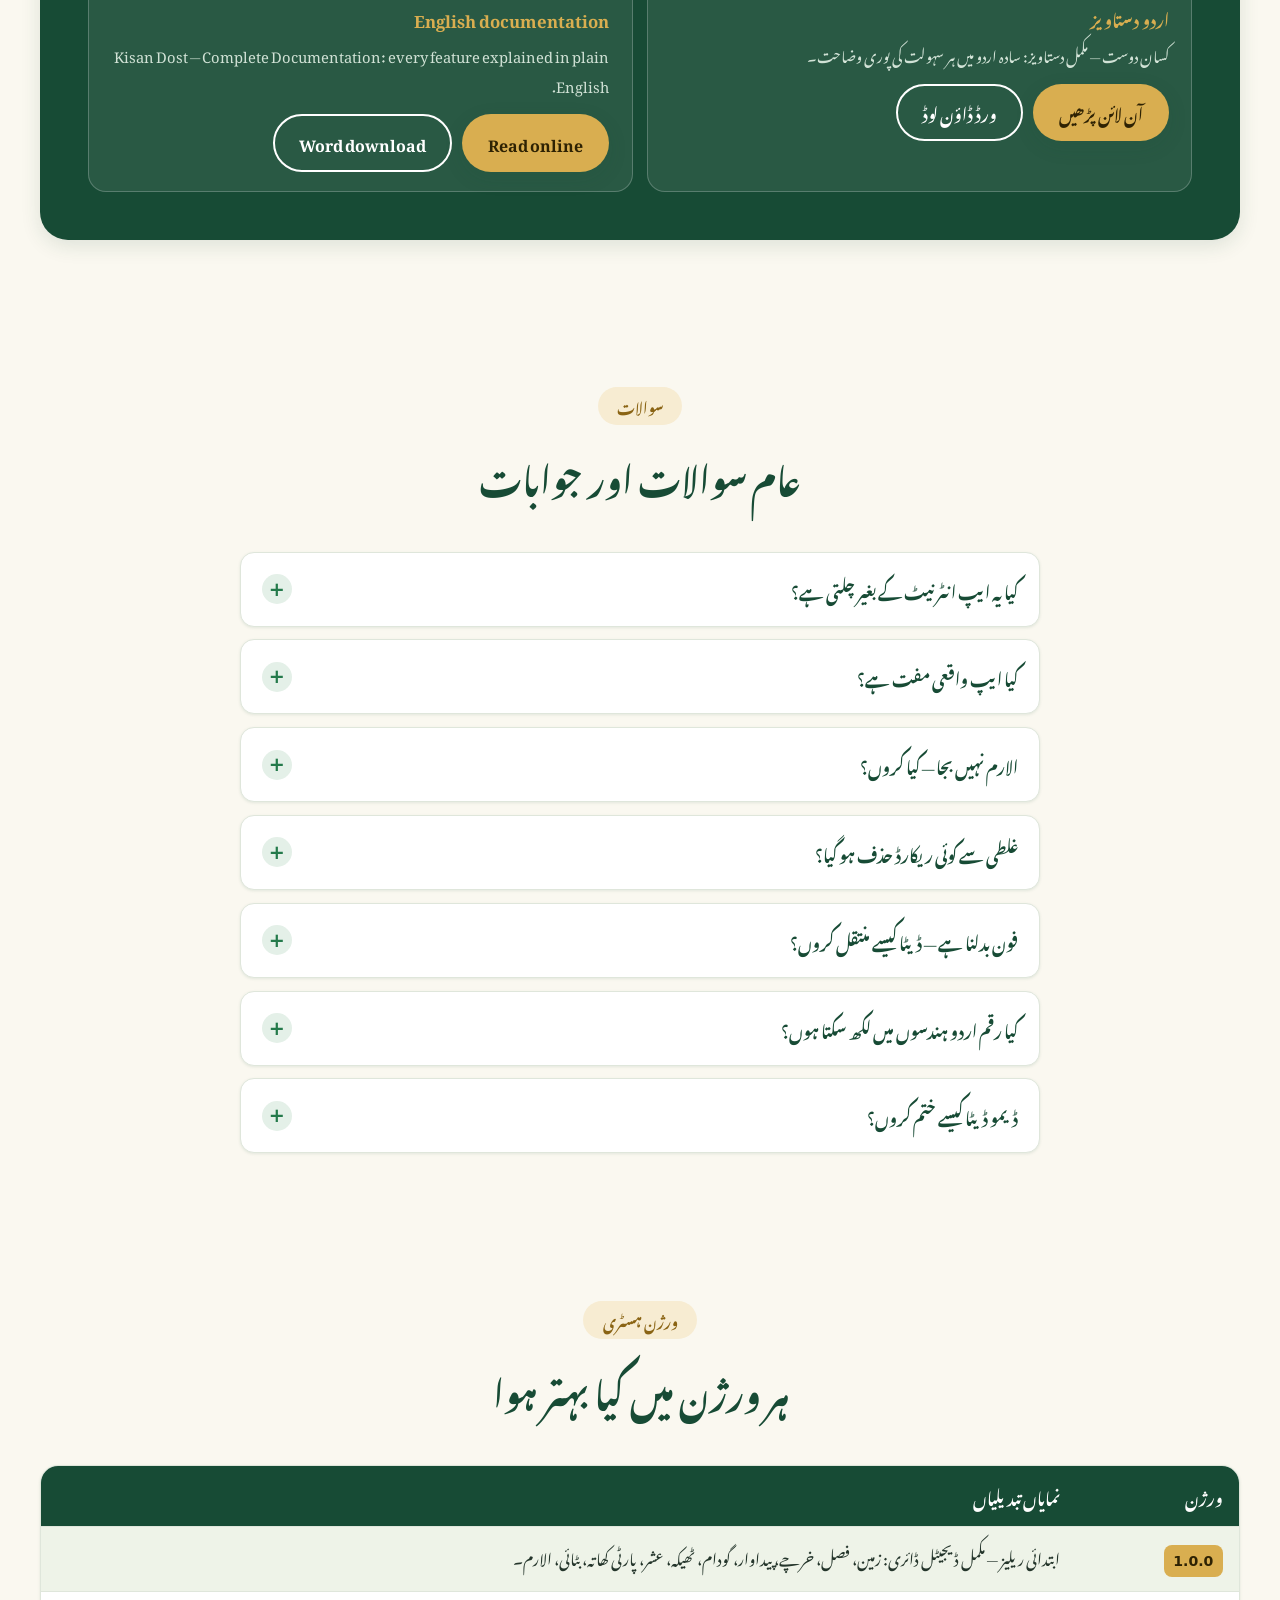
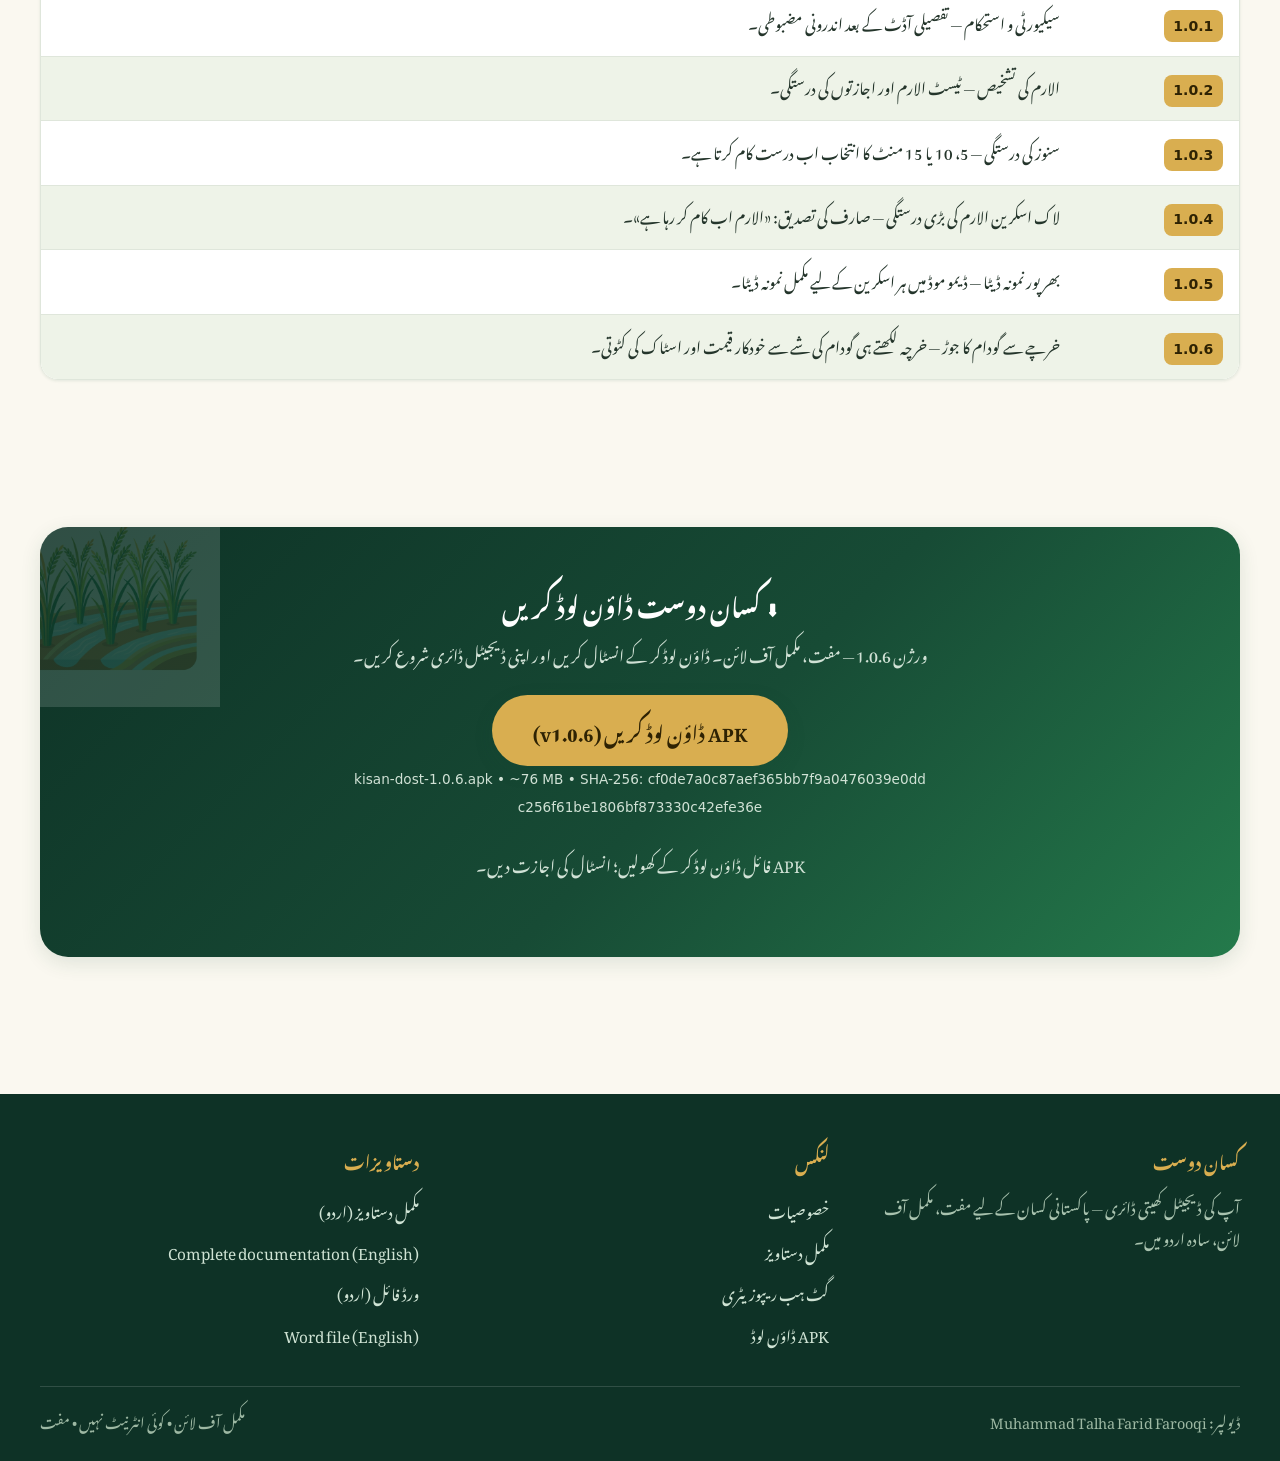
==== commit 598d354a: "Website redesign: audit + responsive rebuild with real-screenshot mockups Phase 1: docs/audit/WEBSIT" ====
--- a/docs/index.html
+++ b/docs/index.html
@@ -8,63 +8,59 @@
 <link rel="stylesheet" href="style.css">
 <link rel="icon" href="assets/logo.png">
 </head>
-<body class="urdu">
+<body>
+<a class="skip-link" href="#main">مرکزی مواد پر جائیں</a>
+<main id="main">
+
 <nav class="nav"><div class="wrap nav-inner">
 <a class="brand" href="index.html"><img src="assets/logo.png" alt="کسان دوست لوگو">کسان دوست</a>
-<ul class="nav-links">
+<ul class="nav-links" id="navLinks">
 <li><a href="#features">خصوصیات</a></li>
 <li><a href="#how">استعمال کا طریقہ</a></li>
+<li><a href="#shots">جھلکیاں</a></li>
 <li><a href="#docs">دستاویز</a></li>
 <li><a href="#faq">سوالات</a></li>
 <li><a href="#versions">ورژن</a></li>
 </ul>
 <div class="nav-cta">
 <a class="lang-toggle" href="en.html">English</a>
-<a class="btn btn-primary" href="https://drive.google.com/uc?id=1taiPECFG5z9vVgBANVfHRRK8UMcUWbk9&export=download">APK ڈاؤن لوڈ</a>
-<button class="burger" aria-label="مینیو">☰</button>
+<a class="btn btn-primary" href="https://drive.google.com/uc?id=1taiPECFG5z9vVgBANVfHRRK8UMcUWbk9&export=download">⬇ ایپ ڈاؤن لوڈ کریں</a>
+<button class="burger" aria-label="مینیو" aria-expanded="false" aria-controls="navLinks">☰</button>
 </div></div></nav>
 
 <header class="hero"><div class="wrap hero-inner">
 <div>
 <span class="badge"><span class="dot"></span>ورژن 1.0.6 دستیاب ہے — مفت</span>
 <h1>کسان دوست<br><span class="gold">آپ کی ڈیجیٹل کھیتی ڈائری</span></h1>
-<p class="lead">زمین، فصل، خرچہ، پیداوار، فروخت، گودام، ٹھیکہ، عشر، پارٹی کھاتہ اور الارم — آپ کی پوری کھیتی کا حساب، اب آپ کے فون میں۔ مکمل آف لائن، مکمل مفت، سادہ اردو میں۔</p>
+<p class="lead">اپنی زمین، فصل، خرچے، پیداوار، گودام اور منافع کا حساب ایک ہی جگہ رکھیں۔ سادہ اردو میں، مکمل آف لائن، بالکل مفت۔</p>
 <div class="hero-btns">
-<a class="btn btn-gold" href="https://drive.google.com/uc?id=1taiPECFG5z9vVgBANVfHRRK8UMcUWbk9&export=download">⬇ APK ڈاؤن لوڈ کریں</a>
-<a class="btn btn-outline" href="dastavezat.html">📖 دستاویز پڑھیں</a>
+<a class="btn btn-gold" href="https://drive.google.com/uc?id=1taiPECFG5z9vVgBANVfHRRK8UMcUWbk9&export=download">⬇ ایپ ڈاؤن لوڈ کریں</a>
+<a class="btn btn-outline" href="#shots">📸 ایپ کی جھلکیاں دیکھیں</a>
 </div>
 <div class="hero-meta">
-<span>✅ کوئی انٹرنیٹ نہیں چاہیے</span>
-<span>✅ کوئی فیس نہیں</span>
+<span>✅ مکمل آف لائن</span>
 <span>✅ کوئی اکاؤنٹ نہیں</span>
+<span>✅ بالکل مفت</span>
 </div>
 </div>
 <div class="hero-art">
-<img class="farmer" src="assets/farmer.png" alt="" aria-hidden="true">
-<div class="phone" role="img" aria-label="کسان دوست ایپ کا ڈیش بورڈ">
-<div class="phone-screen">
-<div class="phone-notch"></div>
-<div class="appbar"><img class="mini-logo" src="assets/logo.png" alt="">کسان دوست</div>
-<div class="mock-body">
-<div class="mock-card"><h4>📋 آج کے کام</h4>
-<div class="mock-row"><span>کھیت میں پانی لگائیں</span><span class="mock-pill">آج شام 5 بجے</span></div>
-<div class="mock-row"><span>یوریا کھاد ڈالیں</span><span class="mock-pill green">مکمل ✓</span></div>
-<div class="mock-row"><span>سپرے کا الارم</span><span class="mock-pill red">رہ گیا!</span></div>
-</div>
-<div class="mock-card"><h4>💰 رقم کی صورتحال</h4>
-<div class="mock-row"><span>آج کے خرچے</span><b>روپے 2,450</b></div>
-<div class="mock-row"><span>لینا ہے</span><b>روپے 15,000</b></div>
-<div class="mock-row"><span>دینا ہے</span><b>روپے 3,000</b></div>
-</div>
-<div class="mock-card"><h4>🌱 فصلوں کی صورتحال</h4>
-<div class="mock-row"><span>گندم — 25 ایکڑ</span><span class="mock-pill green">بڑھوتری</span></div>
-<div class="mock-row"><span>کپاس — 8 ایکڑ</span><span class="mock-pill">پھول</span></div>
-</div>
-</div>
-<div class="mock-nav"><span class="on">ہوم</span><span>کام</span><span>خرچے</span><span>رپورٹ</span></div>
-</div></div>
+<div class="device">
+<div class="device-screen">
+<picture>
+<source srcset="screenshots/webp/dashboard.webp" type="image/webp">
+<img src="screenshots/dashboard.jpg" alt="کسان دوست ایپ کا ڈیش بورڈ" width="297" height="1600" loading="eager" fetchpriority="high">
+</picture>
+</div>
+</div>
 </div>
 </div></header>
+
+<section class="trust-strip"><div class="wrap">
+<div class="trust-item reveal"><div class="icon">📴</div><div><h3>مکمل آف لائن</h3><p>بغیر انٹرنیٹ چلے — کھیت میں سگنل ہو یا نہ ہو</p></div></div>
+<div class="trust-item reveal"><div class="icon">🗣️</div><div><h3>سادہ اردو</h3><p>پوری ایپ اردو میں، دائیں سے بائیں</p></div></div>
+<div class="trust-item reveal"><div class="icon">🌾</div><div><h3>کھیتی کا حساب</h3><p>زمین سے لے کر منافع تک، ہر چیز ایک جگہ</p></div></div>
+<div class="trust-item reveal"><div class="icon">🆓</div><div><h3>بالکل مفت</h3><p>کوئی فیس نہیں، کوئی اشتہار نہیں</p></div></div>
+</div></section>
 
 <section id="features"><div class="wrap">
 <div class="sec-head reveal">
@@ -72,20 +68,114 @@
 <h2>ایک ایپ، آپ کی پوری کھیتی کا حساب</h2>
 <p>کاپی اور رجسٹر کو بھول جائیں — ہر چیز تاریخ کے ساتھ محفوظ، اور حساب خودکار۔</p>
 </div>
-<div class="feat-grid">
-<div class="feat reveal"><div class="icon">🚜</div><h3>میری زمینیں</h3><p>اپنی تمام زمینیں اور ہر زمین کے کھیت — سائز اور پانی کے ذریعے سمیت۔</p></div>
-<div class="feat reveal"><div class="icon">🌱</div><h3>میری فصلیں</h3><p>کون سی فصل کس کھیت میں، کب بوئی، کتنی جگہ پر — پورے سیزن کا ریکارڈ۔</p></div>
-<div class="feat reveal"><div class="icon">📝</div><h3>آج کے کام</h3><p>روز کی ڈیجیٹل ڈائری — پانی، کھاد، سپرے، مزدوری، ہر کام تاریخ کے ساتھ۔</p></div>
-<div class="feat reveal"><div class="icon">💰</div><h3>خرچے</h3><p>ہر روپیہ زمرے کے ساتھ لکھیں — اور گودام کی شے چن کر قیمت خودکار بھروائیں۔</p></div>
-<div class="feat reveal"><div class="icon">🌾</div><h3>پیداوار اور فروخت</h3><p>کتنی پیداوار ہوئی، کس کو کتنے ریٹ پر بیچی — وصولی سمیت مکمل حساب۔</p></div>
-<div class="feat reveal"><div class="icon">📊</div><h3>منافع و نقصان</h3><p>ہر فصل کا الگ حساب — کتنا لگا، کتنا آیا، کتنا بچا۔ اندازہ نہیں، اصل اعداد۔</p></div>
-<div class="feat reveal"><div class="icon">🏚️</div><h3>گودام</h3><p>کھاد، بیج، سپرے، دوائی، ڈیزل کا اسٹاک — استعمال پر خودکار کٹوتی، پوری لین دین تاریخ۔</p></div>
-<div class="feat reveal"><div class="icon">⏰</div><h3>الارم یاددہانیاں</h3><p>وقت پر بجنے والے الارم — فون لاک ہو تو بھی فل اسکرین الارم، سنوز کے ساتھ۔</p></div>
-<div class="feat reveal"><div class="icon">📜</div><h3>ٹھیکہ</h3><p>زمین ٹھیکے پر دی ہو یا لی ہو — معاہدہ، کل رقم اور قسطوں کا پورا حساب۔</p></div>
-<div class="feat reveal"><div class="icon">🤝</div><h3>پارٹی کھاتہ</h3><p>ادھار کا صاف ریکارڈ — کس سے لینا ہے، کس کو دینا ہے، رسید سمیت۔</p></div>
-<div class="feat reveal"><div class="icon">⚖️</div><h3>عشر</h3><p>فصل پر واجب عشر کا خودکار حساب — نقد ادائیگی ہو یا جنس میں۔</p></div>
-<div class="feat reveal"><div class="icon">💾</div><h3>بیک اپ اور رپورٹس</h3><p>روزانہ خودکار بیک اپ، CSV اور PDF رپورٹیں — ڈیٹا ہمیشہ محفوظ۔</p></div>
-</div></div></section>
+
+<div class="feat-group reveal">
+<h3 class="feat-group-title">زمین اور فصل</h3>
+<div class="feat-grid">
+<div class="feat-card reveal">
+<div class="feat-icon">🚜</div>
+<h3>میری زمینیں</h3>
+<p>اپنی تمام زمینیں اور ہر زمین کے کھیت — نام، سائز اور پانی کے ذریعے سمیت۔</p>
+<img class="feat-shot" src="screenshots/farms.jpg" alt="میری زمینیں اسکرین" width="720" height="1618" loading="lazy">
+</div>
+<div class="feat-card reveal">
+<div class="feat-icon">🌱</div>
+<h3>میری فصلیں</h3>
+<p>کون سی فصل کس کھیت میں، کب بوئی، کتنی جگہ پر — پورے سیزن کا ریکارڈ۔</p>
+<img class="feat-shot" src="screenshots/crops.jpg" alt="میری فصلیں اسکرین" width="716" height="1600" loading="lazy">
+</div>
+</div>
+</div>
+
+<div class="feat-group reveal">
+<h3 class="feat-group-title">روزمرہ کا حساب</h3>
+<div class="feat-grid">
+<div class="feat-card reveal">
+<div class="feat-icon">📝</div>
+<h3>آج کے کام</h3>
+<p>روز کی ڈیجیٹل ڈائری — پانی، کھاد، سپرے، مزدوری، ہر کام تاریخ کے ساتھ۔</p>
+<img class="feat-shot" src="screenshots/activities.jpg" alt="آج کے کام اسکرین" width="720" height="1608" loading="lazy">
+</div>
+<div class="feat-card reveal">
+<div class="feat-icon">💰</div>
+<h3>خرچے</h3>
+<p>ہر روپیہ زمرے کے ساتھ لکھیں — اور گودام کی شے چن کر قیمت خودکار بھروائیں۔</p>
+<img class="feat-shot" src="screenshots/expenses.jpg" alt="خرچے اسکرین" width="716" height="1600" loading="lazy">
+</div>
+<div class="feat-card reveal">
+<div class="feat-icon">🏚️</div>
+<h3>گودام</h3>
+<p>کھاد، بیج، سپرے، دوائی، ڈیزل کا اسٹاک — استعمال پر خودکار کٹوتی، پوری لین دین تاریخ۔</p>
+<img class="feat-shot" src="screenshots/inventory.jpg" alt="گودام اسکرین" width="716" height="1600" loading="lazy">
+</div>
+</div>
+</div>
+
+<div class="feat-group reveal">
+<h3 class="feat-group-title">آمدن اور منافع</h3>
+<div class="feat-grid">
+<div class="feat-card reveal">
+<div class="feat-icon">🌾</div>
+<h3>پیداوار اور فروخت</h3>
+<p>کتنی پیداوار ہوئی، کس کو کتنے ریٹ پر بیچی — وصولی سمیت مکمل حساب۔</p>
+<img class="feat-shot" src="screenshots/harvest.jpg" alt="پیداوار اور فروخت اسکرین" width="716" height="1600" loading="lazy">
+</div>
+<div class="feat-card reveal">
+<div class="feat-icon">📊</div>
+<h3>منافع و نقصان</h3>
+<p>ہر فصل کا الگ حساب — کتنا لگا، کتنا آیا، کتنا بچا۔ اندازہ نہیں، اصل اعداد۔</p>
+<img class="feat-shot" src="screenshots/profit-loss.jpg" alt="منافع و نقصان اسکرین" width="716" height="1600" loading="lazy">
+</div>
+<div class="feat-card reveal">
+<div class="feat-icon">📒</div>
+<h3>پارٹی کھاتہ</h3>
+<p>ادھار کا صاف ریکارڈ — کس سے لینا ہے، کس کو دینا ہے، رسید سمیت۔</p>
+<img class="feat-shot" src="screenshots/party-ledger.jpg" alt="پارٹی کھاتہ اسکرین" width="720" height="1608" loading="lazy">
+</div>
+</div>
+</div>
+
+<div class="feat-group reveal">
+<h3 class="feat-group-title">یاددہانی اور تحفظ</h3>
+<div class="feat-grid">
+<div class="feat-card reveal">
+<div class="feat-icon">⏰</div>
+<h3>الارم اور یاددہانیاں</h3>
+<p>وقت پر بجنے والے الارم — فون لاک ہو تو بھی فل اسکرین الارم، سنوز کے ساتھ۔</p>
+<img class="feat-shot" src="screenshots/tasks.jpg" alt="الارم اور یاددہانیاں اسکرین" width="716" height="1600" loading="lazy">
+</div>
+<div class="feat-card reveal">
+<div class="feat-icon">📜</div>
+<h3>ٹھیکہ</h3>
+<p>زمین ٹھیکے پر دی ہو یا لی ہو — معاہدہ، کل رقم اور قسطوں کا پورا حساب۔</p>
+<img class="feat-shot" src="screenshots/theka.jpg" alt="ٹھیکہ اسکرین" width="720" height="1608" loading="lazy">
+</div>
+<div class="feat-card reveal">
+<div class="feat-icon">🧮</div>
+<h3>بٹائی</h3>
+<p>شرکت پر دی ہوئی فصل کا حصہ داری حساب — پیداوار کی منصفانہ تقسیم۔</p>
+<img class="feat-shot" src="screenshots/batai.jpg" alt="بٹائی اسکرین" width="720" height="1608" loading="lazy">
+</div>
+<div class="feat-card reveal">
+<div class="feat-icon">⚖️</div>
+<h3>عشر</h3>
+<p>فصل پر واجب عشر کا خودکار حساب — نقد ادائیگی ہو یا جنس میں۔</p>
+<img class="feat-shot" src="screenshots/ushr.jpg" alt="عشر اسکرین" width="716" height="1600" loading="lazy">
+</div>
+<div class="feat-card reveal">
+<div class="feat-icon">📑</div>
+<h3>رپورٹس</h3>
+<p>ہر حصے کی رپورٹیں — CSV اور PDF میں نکالیں، کسی کو بھیجیں۔</p>
+<img class="feat-shot" src="screenshots/reports.jpg" alt="رپورٹس اسکرین" width="720" height="1608" loading="lazy">
+</div>
+<div class="feat-card reveal">
+<div class="feat-icon">💾</div>
+<h3>بیک اپ</h3>
+<p>روزانہ خودکار بیک اپ — فون بدل جائے تو بھی آپ کا ڈیٹا محفوظ رہے۔</p>
+</div>
+</div>
+</div>
+</div></section>
 
 <section id="how" style="background:var(--green-50)"><div class="wrap">
 <div class="sec-head reveal">
@@ -107,17 +197,24 @@
 <div class="sec-head reveal">
 <span class="sec-kicker">جھلکیاں</span>
 <h2>ایپ اندر سے کیسی لگتی ہے</h2>
-<p>سادہ اردو، بڑے بٹن، ہر چیز ایک نظر میں۔</p>
+<p>سادہ اردو، بڑے بٹن، ہر چیز ایک نظر میں — کسی بھی تصویر پر ٹیپ کر کے بڑا دیکھیں۔</p>
 </div>
 <div class="shots">
-<figure class="shot reveal"><div class="shot-frame"><img src="screenshots/dashboard.jpg" alt="ڈیش بورڈ" loading="lazy"></div><figcaption>ڈیش بورڈ — سب کچھ ایک نظر میں</figcaption></figure>
-<figure class="shot reveal"><div class="shot-frame"><img src="screenshots/crops.jpg" alt="میری فصلیں" loading="lazy"></div><figcaption>میری فصلیں — ہر فصل کا سیزن</figcaption></figure>
-<figure class="shot reveal"><div class="shot-frame"><img src="screenshots/expenses.jpg" alt="خرچے کا ریکارڈ" loading="lazy"></div><figcaption>خرچے — اسٹاک سے جڑا حساب</figcaption></figure>
-<figure class="shot reveal"><div class="shot-frame"><img src="screenshots/harvest.jpg" alt="پیداوار اور فروخت" loading="lazy"></div><figcaption>پیداوار اور فروخت</figcaption></figure>
-<figure class="shot reveal"><div class="shot-frame"><img src="screenshots/profit-loss.jpg" alt="منافع و نقصان" loading="lazy"></div><figcaption>منافع و نقصان — اصل حساب</figcaption></figure>
-<figure class="shot reveal"><div class="shot-frame"><img src="screenshots/inventory.jpg" alt="گودام کا اسٹاک" loading="lazy"></div><figcaption>گودام کا اسٹاک</figcaption></figure>
-<figure class="shot reveal"><div class="shot-frame"><img src="screenshots/tasks.jpg" alt="کام کی منصوبہ بندی" loading="lazy"></div><figcaption>کام اور الارم — لاک اسکرین پر بھی</figcaption></figure>
-<figure class="shot reveal"><div class="shot-frame"><img src="screenshots/ushr.jpg" alt="عشر مینجمنٹ" loading="lazy"></div><figcaption>عشر کیلکولیٹر</figcaption></figure>
+<figure class="shot reveal"><button class="shot-frame" data-full="screenshots/dashboard.jpg" data-cap="ڈیش بورڈ — آج کے کام، رقم کی صورتحال اور فصلوں کی حالت ایک نظر میں" aria-label="بڑا دیکھیں: ڈیش بورڈ"><picture><source srcset="screenshots/webp/dashboard.webp" type="image/webp"><img src="screenshots/dashboard.jpg" alt="ڈیش بورڈ" width="297" height="1600" loading="lazy"></picture></button><figcaption><strong>ڈیش بورڈ</strong> — آج کے کام، رقم کی صورتحال اور فصلوں کی حالت ایک نظر میں</figcaption></figure>
+<figure class="shot reveal"><button class="shot-frame" data-full="screenshots/activities.jpg" data-cap="آج کے کام — روز کی ڈیجیٹل ڈائری، ہر کام تاریخ کے ساتھ" aria-label="بڑا دیکھیں: آج کے کام"><picture><source srcset="screenshots/webp/activities.webp" type="image/webp"><img src="screenshots/activities.jpg" alt="آج کے کام" width="720" height="1608" loading="lazy"></picture></button><figcaption><strong>آج کے کام</strong> — روز کی ڈیجیٹل ڈائری، ہر کام تاریخ کے ساتھ</figcaption></figure>
+<figure class="shot reveal"><button class="shot-frame" data-full="screenshots/expenses.jpg" data-cap="خرچے — زمرے کے ساتھ ہر روپیہ، گودام سے جوڑا ہوا حساب" aria-label="بڑا دیکھیں: خرچے"><picture><source srcset="screenshots/webp/expenses.webp" type="image/webp"><img src="screenshots/expenses.jpg" alt="خرچے" width="716" height="1600" loading="lazy"></picture></button><figcaption><strong>خرچے</strong> — زمرے کے ساتھ ہر روپیہ، گودام سے جوڑا ہوا حساب</figcaption></figure>
+<figure class="shot reveal"><button class="shot-frame" data-full="screenshots/profit-loss.jpg" data-cap="منافع و نقصان — ہر فصل کا اصل حساب، اندازہ نہیں" aria-label="بڑا دیکھیں: منافع و نقصان"><picture><source srcset="screenshots/webp/profit-loss.webp" type="image/webp"><img src="screenshots/profit-loss.jpg" alt="منافع و نقصان" width="716" height="1600" loading="lazy"></picture></button><figcaption><strong>منافع و نقصان</strong> — ہر فصل کا اصل حساب، اندازہ نہیں</figcaption></figure>
+<figure class="shot reveal"><button class="shot-frame" data-full="screenshots/tasks.jpg" data-cap="الارم اور یاددہانیاں — وقت پر فل اسکرین الارم، سنوز کے ساتھ" aria-label="بڑا دیکھیں: الارم اور یاددہانیاں"><picture><source srcset="screenshots/webp/tasks.webp" type="image/webp"><img src="screenshots/tasks.jpg" alt="الارم اور یاددہانیاں" width="716" height="1600" loading="lazy"></picture></button><figcaption><strong>الارم اور یاددہانیاں</strong> — وقت پر فل اسکرین الارم، سنوز کے ساتھ</figcaption></figure>
+<figure class="shot reveal"><button class="shot-frame" data-full="screenshots/inventory.jpg" data-cap="گودام — کھاد، بیج، سپرے، ڈیزل کا اسٹاک اور لین دین کی تاریخ" aria-label="بڑا دیکھیں: گودام"><picture><source srcset="screenshots/webp/inventory.webp" type="image/webp"><img src="screenshots/inventory.jpg" alt="گودام" width="716" height="1600" loading="lazy"></picture></button><figcaption><strong>گودام</strong> — کھاد، بیج، سپرے، ڈیزل کا اسٹاک اور لین دین کی تاریخ</figcaption></figure>
+<figure class="shot reveal"><button class="shot-frame" data-full="screenshots/crops.jpg" data-cap="میری فصلیں — کون سی فصل کس کھیت میں، پورے سیزن کا ریکارڈ" aria-label="بڑا دیکھیں: میری فصلیں"><picture><source srcset="screenshots/webp/crops.webp" type="image/webp"><img src="screenshots/crops.jpg" alt="میری فصلیں" width="716" height="1600" loading="lazy"></picture></button><figcaption><strong>میری فصلیں</strong> — کون سی فصل کس کھیت میں، پورے سیزن کا ریکارڈ</figcaption></figure>
+<figure class="shot reveal"><button class="shot-frame" data-full="screenshots/harvest.jpg" data-cap="پیداوار اور فروخت — کتنی پیداوار ہوئی، کس کو کتنے ریٹ پر بیچی" aria-label="بڑا دیکھیں: پیداوار اور فروخت"><picture><source srcset="screenshots/webp/harvest.webp" type="image/webp"><img src="screenshots/harvest.jpg" alt="پیداوار اور فروخت" width="716" height="1600" loading="lazy"></picture></button><figcaption><strong>پیداوار اور فروخت</strong> — کتنی پیداوار ہوئی، کس کو کتنے ریٹ پر بیچی</figcaption></figure>
+<figure class="shot reveal"><button class="shot-frame" data-full="screenshots/party-ledger.jpg" data-cap="پارٹی کھاتہ — کس سے لینا ہے، کس کو دینا ہے، رسید سمیت صاف ریکارڈ" aria-label="بڑا دیکھیں: پارٹی کھاتہ"><picture><source srcset="screenshots/webp/party-ledger.webp" type="image/webp"><img src="screenshots/party-ledger.jpg" alt="پارٹی کھاتہ" width="720" height="1608" loading="lazy"></picture></button><figcaption><strong>پارٹی کھاتہ</strong> — کس سے لینا ہے، کس کو دینا ہے، رسید سمیت صاف ریکارڈ</figcaption></figure>
+<figure class="shot reveal"><button class="shot-frame" data-full="screenshots/ushr.jpg" data-cap="عشر — فصل پر واجب عشر کا خودکار حساب" aria-label="بڑا دیکھیں: عشر"><picture><source srcset="screenshots/webp/ushr.webp" type="image/webp"><img src="screenshots/ushr.jpg" alt="عشر" width="716" height="1600" loading="lazy"></picture></button><figcaption><strong>عشر</strong> — فصل پر واجب عشر کا خودکار حساب</figcaption></figure>
+<figure class="shot reveal"><button class="shot-frame" data-full="screenshots/theka.jpg" data-cap="ٹھیکہ — معاہدہ، کل رقم اور قسطوں کا پورا حساب" aria-label="بڑا دیکھیں: ٹھیکہ"><picture><source srcset="screenshots/webp/theka.webp" type="image/webp"><img src="screenshots/theka.jpg" alt="ٹھیکہ" width="720" height="1608" loading="lazy"></picture></button><figcaption><strong>ٹھیکہ</strong> — معاہدہ، کل رقم اور قسطوں کا پورا حساب</figcaption></figure>
+<figure class="shot reveal"><button class="shot-frame" data-full="screenshots/batai.jpg" data-cap="بٹائی — شرکت کی فصل کے حصے کی منصفانہ تقسیم" aria-label="بڑا دیکھیں: بٹائی"><picture><source srcset="screenshots/webp/batai.webp" type="image/webp"><img src="screenshots/batai.jpg" alt="بٹائی" width="720" height="1608" loading="lazy"></picture></button><figcaption><strong>بٹائی</strong> — شرکت کی فصل کے حصے کی منصفانہ تقسیم</figcaption></figure>
+<figure class="shot reveal"><button class="shot-frame" data-full="screenshots/farms.jpg" data-cap="میری زمینیں — زمینیں اور کھیت، سائز اور پانی کے ذریعے سمیت" aria-label="بڑا دیکھیں: میری زمینیں"><picture><source srcset="screenshots/webp/farms.webp" type="image/webp"><img src="screenshots/farms.jpg" alt="میری زمینیں" width="720" height="1618" loading="lazy"></picture></button><figcaption><strong>میری زمینیں</strong> — زمینیں اور کھیت، سائز اور پانی کے ذریعے سمیت</figcaption></figure>
+<figure class="shot reveal"><button class="shot-frame" data-full="screenshots/reports.jpg" data-cap="رپورٹس — ہر حصے کی رپورٹ، CSV اور PDF میں" aria-label="بڑا دیکھیں: رپورٹس"><picture><source srcset="screenshots/webp/reports.webp" type="image/webp"><img src="screenshots/reports.jpg" alt="رپورٹس" width="720" height="1608" loading="lazy"></picture></button><figcaption><strong>رپورٹس</strong> — ہر حصے کی رپورٹ، CSV اور PDF میں</figcaption></figure>
+<figure class="shot reveal"><button class="shot-frame" data-full="screenshots/settings.jpg" data-cap="ترتیبات — بیک اپ، ری سائیکل بن، ڈیمو اور الارم کی جانچ" aria-label="بڑا دیکھیں: ترتیبات"><picture><source srcset="screenshots/webp/settings.webp" type="image/webp"><img src="screenshots/settings.jpg" alt="ترتیبات" width="291" height="1600" loading="lazy"></picture></button><figcaption><strong>ترتیبات</strong> — بیک اپ، ری سائیکل بن، ڈیمو اور الارم کی جانچ</figcaption></figure>
 </div></div></section>
 
 <section id="docs"><div class="wrap">
@@ -145,13 +242,13 @@
 <h2>عام سوالات اور جوابات</h2>
 </div>
 <div class="faq">
-<div class="faq-item reveal"><button class="faq-q">کیا یہ ایپ انٹرنیٹ کے بغیر چلتی ہے؟<span class="plus">+</span></button><div class="faq-a"><p>جی ہاں! کسان دوست مکمل آف لائن ہے — اسے انٹرنیٹ کی بالکل ضرورت نہیں۔ کھیت میں سگنل ہو یا نہ ہو، ایپ چلتی رہتی ہے اور آپ کا سارا ڈیٹا آپ کے فون میں محفوظ رہتا ہے۔</p></div></div>
-<div class="faq-item reveal"><button class="faq-q">کیا ایپ واقعی مفت ہے؟<span class="plus">+</span></button><div class="faq-a"><p>جی ہاں، مکمل مفت — کوئی فیس، کوئی ماہانہ خرچہ، کوئی اشتہار نہیں۔ کوئی اکاؤنٹ بنانا نہیں پڑتا اور کوئی لاگ اِن نہیں۔</p></div></div>
-<div class="faq-item reveal"><button class="faq-q">الارم نہیں بجا — کیا کروں؟<span class="plus">+</span></button><div class="faq-a"><p>ترتیبات میں جا کر چار اجازتیں جانچیں: نوٹیفکیشن، صحیح وقت پر الارم، فل اسکرین الارم اور بیٹری بچت سے استثنیٰ۔ پھر «ٹیسٹ الارم» چلائیں — پندرہ سیکنڈ بعد الارم بجنا چاہیے۔ یہ بھی دیکھ لیں کہ یاددہانیوں کا بڑا سوئچ آن ہو۔</p></div></div>
-<div class="faq-item reveal"><button class="faq-q">غلطی سے کوئی ریکارڈ حذف ہو گیا؟<span class="plus">+</span></button><div class="faq-a"><p>گھبرائیں نہیں — خرچے، فروخت، پیداوار، کام اور پارٹیاں فوراً ختم نہیں ہوتیں، وہ «حذف شدہ» (ری سائیکل بن) میں چلی جاتی ہیں۔ ترتیبات سے ری سائیکل بن کھول کر ایک ٹیپ میں واپس لائیں۔</p></div></div>
-<div class="faq-item reveal"><button class="faq-q">فون بدلنا ہے — ڈیٹا کیسے منتقل کروں؟<span class="plus">+</span></button><div class="faq-a"><p>پرانے فون میں بیک اپ بنائیں، فائل نئے فون میں بھیجیں، وہاں کسان دوست انسٹال کر کے بیک اپ اسکرین سے درآمد کر لیں۔ ایپ روزانہ خودکار بیک اپ بھی بناتی ہے۔</p></div></div>
-<div class="faq-item reveal"><button class="faq-q">کیا رقم اردو ہندسوں میں لکھ سکتا ہوں؟<span class="plus">+</span></button><div class="faq-a"><p>جی ہاں — رقم اور مقدار اردو ہندسوں (۱۲۳) میں بھی لکھ سکتے ہیں اور انگریزی ہندسوں (123) میں بھی۔ ایپ دونوں کو درست سمجھتی ہے۔</p></div></div>
-<div class="faq-item reveal"><button class="faq-q">ڈیمو ڈیٹا کیسے ختم کروں؟<span class="plus">+</span></button><div class="faq-a"><p>ترتیبات میں «ڈیمو ختم کریں» دبائیں — صرف نمونہ ڈیٹا صاف ہو گا، آپ کا اپنا اصل ڈیٹا بالکل محفوظ رہے گا۔</p></div></div>
+<div class="faq-item reveal"><button class="faq-q" aria-expanded="false">کیا یہ ایپ انٹرنیٹ کے بغیر چلتی ہے؟<span class="plus">+</span></button><div class="faq-a"><p>جی ہاں! کسان دوست مکمل آف لائن ہے — اسے انٹرنیٹ کی بالکل ضرورت نہیں۔ کھیت میں سگنل ہو یا نہ ہو، ایپ چلتی رہتی ہے اور آپ کا سارا ڈیٹا آپ کے فون میں محفوظ رہتا ہے۔</p></div></div>
+<div class="faq-item reveal"><button class="faq-q" aria-expanded="false">کیا ایپ واقعی مفت ہے؟<span class="plus">+</span></button><div class="faq-a"><p>جی ہاں، مکمل مفت — کوئی فیس، کوئی ماہانہ خرچہ، کوئی اشتہار نہیں۔ کوئی اکاؤنٹ بنانا نہیں پڑتا اور کوئی لاگ اِن نہیں۔</p></div></div>
+<div class="faq-item reveal"><button class="faq-q" aria-expanded="false">الارم نہیں بجا — کیا کروں؟<span class="plus">+</span></button><div class="faq-a"><p>ترتیبات میں جا کر چار اجازتیں جانچیں: نوٹیفکیشن، صحیح وقت پر الارم، فل اسکرین الارم اور بیٹری بچت سے استثنیٰ۔ پھر «ٹیسٹ الارم» چلائیں — پندرہ سیکنڈ بعد الارم بجنا چاہیے۔ یہ بھی دیکھ لیں کہ یاددہانیوں کا بڑا سوئچ آن ہو۔</p></div></div>
+<div class="faq-item reveal"><button class="faq-q" aria-expanded="false">غلطی سے کوئی ریکارڈ حذف ہو گیا؟<span class="plus">+</span></button><div class="faq-a"><p>گھبرائیں نہیں — خرچے، فروخت، پیداوار، کام اور پارٹیاں فوراً ختم نہیں ہوتیں، وہ «حذف شدہ» (ری سائیکل بن) میں چلی جاتی ہیں۔ ترتیبات سے ری سائیکل بن کھول کر ایک ٹیپ میں واپس لائیں۔</p></div></div>
+<div class="faq-item reveal"><button class="faq-q" aria-expanded="false">فون بدلنا ہے — ڈیٹا کیسے منتقل کروں؟<span class="plus">+</span></button><div class="faq-a"><p>پرانے فون میں بیک اپ بنائیں، فائل نئے فون میں بھیجیں، وہاں کسان دوست انسٹال کر کے بیک اپ اسکرین سے درآمد کر لیں۔ ایپ روزانہ خودکار بیک اپ بھی بناتی ہے۔</p></div></div>
+<div class="faq-item reveal"><button class="faq-q" aria-expanded="false">کیا رقم اردو ہندسوں میں لکھ سکتا ہوں؟<span class="plus">+</span></button><div class="faq-a"><p>جی ہاں — رقم اور مقدار اردو ہندسوں (۱۲۳) میں بھی لکھ سکتے ہیں اور انگریزی ہندسوں (123) میں بھی۔ ایپ دونوں کو درست سمجھتی ہے۔</p></div></div>
+<div class="faq-item reveal"><button class="faq-q" aria-expanded="false">ڈیمو ڈیٹا کیسے ختم کروں؟<span class="plus">+</span></button><div class="faq-a"><p>ترتیبات میں «ڈیمو ختم کریں» دبائیں — صرف نمونہ ڈیٹا صاف ہو گا، آپ کا اپنا اصل ڈیٹا بالکل محفوظ رہے گا۔</p></div></div>
 </div></div></section>
 
 <section id="versions"><div class="wrap">
@@ -176,7 +273,8 @@
 <h2>⬇ کسان دوست ڈاؤن لوڈ کریں</h2>
 <p>ورژن 1.0.6 — مفت، مکمل آف لائن۔ ڈاؤن لوڈ کر کے انسٹال کریں اور اپنی ڈیجیٹل ڈائری شروع کریں۔</p>
 <a class="btn btn-gold" style="font-size:1.15rem;padding:.9rem 2.4rem" href="https://drive.google.com/uc?id=1taiPECFG5z9vVgBANVfHRRK8UMcUWbk9&export=download">APK ڈاؤن لوڈ کریں (v1.0.6)</a>
-<p class="dl-note">kisan-dost-1.0.6.apk • ~76 MB • SHA-256: cf0de7a0c87aef365bb7f9a0476039e0ddc256f61be1806bf873330c42efe36e</p>
+<p class="dl-note"><span dir="ltr">kisan-dost-1.0.6.apk • ~76 MB • SHA-256: cf0de7a0c87aef365bb7f9a0476039e0ddc256f61be1806bf873330c42efe36e</span></p>
+<p>APK فائل ڈاؤن لوڈ کر کے کھولیں؛ انسٹال کی اجازت دیں۔</p>
 </div></div></section>
 
 <footer><div class="wrap">
@@ -187,5 +285,10 @@
 </div>
 <div class="foot-bottom"><span>ڈیولپر: Muhammad Talha Farid Farooqi</span><span>مکمل آف لائن • کوئی انٹرنیٹ نہیں • مفت</span></div>
 </div></footer>
+
+</main>
+
+<div class="lightbox" id="lightbox" role="dialog" aria-modal="true" aria-label="اسکرین شاٹ"><button class="lb-close" aria-label="بند کریں">×</button><button class="lb-prev" aria-label="پچھلا">‹</button><img class="lb-img" alt=""><p class="lb-cap"></p><button class="lb-next" aria-label="اگلا">›</button></div>
+
 <script src="site.js"></script>
 </body></html>
--- a/docs/style.css
+++ b/docs/style.css
@@ -1,308 +1,517 @@
 /* ============================================================
    Kisan Dost — کسان دوست | GitHub Pages site stylesheet
-   Agricultural theme: deep greens + wheat gold, mobile-first.
-   Works for both RTL (Urdu) and LTR (English) via logical props.
+   Rebuilt 2026-10-18: mobile-first, logical properties, vanilla CSS.
+   Bilingual: index.html (Urdu, dir=rtl) + en.html (English, dir=ltr).
+   Font: "Noto Nastaliq Urdu" via Google Fonts CDN (OFL).
+   Palette: brief-palette greens + ivory + wheat-gold accents.
    ============================================================ */
 @import url('https://fonts.googleapis.com/css2?family=Noto+Nastaliq+Urdu:wght@400;500;600;700&display=swap');
 
+/* ---------- 1. Design tokens ---------- */
 :root{
-  --green-950:#0d2b14;
-  --green-900:#123a1c;
-  --green-800:#175124;
-  --green-700:#1e6b30;
-  --green-600:#25803a;
-  --green-500:#2f9e46;
-  --green-100:#dcf0e1;
-  --green-50:#f0f8f2;
-  --gold-700:#a16207;
-  --gold-600:#c78d0a;
-  --gold-500:#e0a90c;
-  --gold-400:#f2c230;
-  --gold-100:#fdf3d7;
-  --cream:#fffdf6;
-  --paper:#ffffff;
-  --ink:#17251a;
-  --ink-soft:#4a5a4e;
-  --line:#e3e9e0;
+  /* Brief palette (exact) */
+  --pine:#174B35;
+  --emerald:#247A4B;
+  --crop:#4F9859;
+  --gold:#D9AE50;
+  --ivory:#FAF8F0;
+  --sage:#EEF3E8;
+  --ink:#24352B;
+  --muted:#66736A;
+  --white:#FFFFFF;
+  /* Derived (tints/shades for surfaces, borders, text on gold) */
+  --pine-deep:#0E3226;
+  --emerald-soft:#E4F0E8;
+  --gold-deep:#8A6414;
+  --gold-soft:#F7ECD2;
+  --line:#DFE6DB;
   --radius:18px;
-  --shadow-sm:0 2px 8px rgba(18,58,28,.08);
-  --shadow-md:0 10px 30px rgba(18,58,28,.12);
-  --shadow-lg:0 24px 60px rgba(18,58,28,.18);
+  --shadow-sm:0 1px 3px rgba(23,75,53,.10);
+  --shadow-md:0 6px 20px rgba(23,75,53,.12);
+  --shadow-lg:0 18px 44px rgba(23,75,53,.16);
   --font-ur:'Noto Nastaliq Urdu','Jameel Noori Nastaleeq','Urdu Typesetting',serif;
   --font-en:'Segoe UI',system-ui,-apple-system,Roboto,'Helvetica Neue',Arial,sans-serif;
 }
-*{box-sizing:border-box;margin:0;padding:0}
-img,svg,video{max-width:100%;height:auto}
-button,a{-webkit-tap-highlight-color:transparent}
+
+/* ---------- 2. Reset / base ---------- */
+*,*::before,*::after{box-sizing:border-box;margin:0;padding:0}
 html{scroll-behavior:smooth;scroll-padding-top:96px;-webkit-text-size-adjust:100%}
 body{
   font-family:var(--font-en);
-  background:var(--cream);
+  background:var(--ivory);
   color:var(--ink);
-  line-height:1.8;
+  line-height:1.75;
   overflow-x:hidden;
 }
-[dir="rtl"] body, body.urdu{font-family:var(--font-ur);line-height:2.1}
-img{max-width:100%;display:block}
-a{color:var(--green-700);text-decoration:none}
-a:hover{color:var(--green-800)}
+/* RTL (Urdu): Nastaliq with generous line-height for legibility */
+[dir="rtl"] body,body.urdu{font-family:var(--font-ur);line-height:2.05}
+img,svg,video{max-width:100%;height:auto;display:block}
+a{color:var(--emerald);text-decoration:none}
+a:hover{color:var(--pine)}
+button,a{-webkit-tap-highlight-color:transparent}
+::selection{background:var(--gold-soft)}
+
+/* Accessibility: visible keyboard focus */
+:focus-visible{outline:2px solid var(--gold);outline-offset:2px;border-radius:4px}
+
+/* Skip link: visually hidden until focused */
+.skip-link{
+  position:absolute;inset-inline-start:1rem;top:-100px;z-index:100;
+  background:var(--pine);color:#fff;font-weight:700;
+  padding:.7rem 1.2rem;border-radius:10px;transition:top .2s ease;
+}
+.skip-link:focus{top:.8rem;color:#fff}
+
 .wrap{width:min(1140px,92%);margin-inline:auto}
 
-/* ---------- Navbar ---------- */
+/* ---------- 3. Navbar ---------- */
 .nav{
   position:sticky;top:0;z-index:50;
-  background:rgba(255,253,246,.92);backdrop-filter:blur(12px);
+  background:var(--ivory);
   border-bottom:1px solid var(--line);
 }
-.nav-inner{display:flex;align-items:center;justify-content:space-between;gap:1rem;padding:.7rem 0}
-.brand{display:flex;align-items:center;gap:.7rem;font-weight:700;font-size:1.35rem;color:var(--green-900)}
+.nav-inner{
+  display:flex;align-items:center;justify-content:space-between;
+  gap:1rem;padding:.65rem 0;
+}
+.brand{display:flex;align-items:center;gap:.7rem;font-weight:700;font-size:1.3rem;color:var(--pine)}
 .brand img{width:44px;height:44px;border-radius:12px;box-shadow:var(--shadow-sm)}
 .nav-links{display:flex;align-items:center;gap:1.4rem;list-style:none}
-.nav-links a{font-weight:600;color:var(--ink-soft);font-size:1.02rem}
-.nav-links a:hover{color:var(--green-700)}
+.nav-links a{font-weight:600;color:var(--muted);font-size:1rem;padding:.4rem 0}
+.nav-links a:hover{color:var(--emerald)}
 .nav-cta{display:flex;align-items:center;gap:.6rem}
+
+/* Buttons: green = primary actions, gold = accent, outline = secondary */
 .btn{
   display:inline-flex;align-items:center;justify-content:center;gap:.5rem;
-  padding:.72rem 1.6rem;border-radius:999px;font-weight:700;font-size:1.02rem;
-  border:2px solid transparent;cursor:pointer;transition:transform .18s ease,box-shadow .18s ease,background .18s;
-  white-space:nowrap;
-}
-.btn-primary{background:linear-gradient(135deg,var(--green-600),var(--green-800));color:#fff;box-shadow:var(--shadow-md)}
-.btn-primary:hover{transform:translateY(-2px);box-shadow:var(--shadow-lg);color:#fff}
-.btn-gold{background:linear-gradient(135deg,var(--gold-400),var(--gold-600));color:#3d2c00;box-shadow:var(--shadow-md)}
-.btn-gold:hover{transform:translateY(-2px);box-shadow:var(--shadow-lg)}
-.btn-outline{background:transparent;border-color:var(--green-600);color:var(--green-800)}
-.btn-outline:hover{background:var(--green-50)}
+  min-height:44px;padding:.65rem 1.5rem;border-radius:999px;
+  font-weight:700;font-size:1rem;border:2px solid transparent;
+  cursor:pointer;white-space:nowrap;font-family:inherit;
+  transition:transform .18s ease,box-shadow .18s ease,background .18s ease;
+}
+.btn-primary{background:var(--emerald);color:#fff;box-shadow:var(--shadow-md)}
+.btn-primary:hover{background:var(--pine);color:#fff;transform:translateY(-2px)}
+.btn-gold{background:var(--gold);color:#2e2203;box-shadow:var(--shadow-md)}
+.btn-gold:hover{background:var(--gold-deep);color:#fff;transform:translateY(-2px)}
+.btn-outline{background:transparent;border-color:var(--emerald);color:var(--emerald)}
+.btn-outline:hover{background:var(--sage)}
+
 .lang-toggle{
   display:inline-flex;align-items:center;gap:.4rem;
-  border:2px solid var(--line);border-radius:999px;padding:.45rem 1rem;
-  font-weight:700;color:var(--green-800);background:#fff;font-size:.95rem;
-}
-.lang-toggle:hover{border-color:var(--green-500)}
-.burger{display:none;background:none;border:none;font-size:1.6rem;cursor:pointer;color:var(--green-900)}
-
-/* ---------- Hero ---------- */
+  min-height:44px;border:2px solid var(--line);border-radius:999px;
+  padding:.45rem 1rem;font-weight:700;color:var(--pine);
+  background:var(--white);font-size:.95rem;font-family:inherit;cursor:pointer;
+}
+.lang-toggle:hover{border-color:var(--crop)}
+.burger{
+  display:none;background:none;border:1px solid var(--line);border-radius:10px;
+  min-width:44px;min-height:44px;font-size:1.4rem;cursor:pointer;color:var(--pine);
+  align-items:center;justify-content:center;
+}
+
+/* ---------- 4. Hero ---------- */
 .hero{
-  position:relative;overflow:hidden;
   background:
-    radial-gradient(1100px 500px at 85% -10%,rgba(242,194,48,.28),transparent 60%),
-    radial-gradient(900px 480px at 5% 110%,rgba(47,158,70,.16),transparent 60%),
-    linear-gradient(180deg,#f3f9f1 0%,var(--cream) 100%);
+    radial-gradient(900px 420px at 85% -10%,rgba(217,174,80,.18),transparent 60%),
+    linear-gradient(180deg,var(--sage) 0%,var(--ivory) 100%);
 }
 .hero-inner{
-  display:grid;grid-template-columns:1.05fr .95fr;gap:3rem;align-items:center;
-  padding:4.5rem 0 5rem;
+  display:grid;grid-template-columns:1fr;gap:2.5rem;align-items:center;
+  padding:3rem 0 3.5rem;
 }
 .badge{
-  display:inline-flex;align-items:center;gap:.5rem;
-  background:var(--green-900);color:#ffe9a8;font-weight:700;font-size:.92rem;
-  padding:.4rem 1.1rem;border-radius:999px;margin-bottom:1.2rem;
-}
-.badge .dot{width:9px;height:9px;border-radius:50%;background:var(--gold-400);animation:pulse 2s infinite}
+  display:inline-flex;align-items:center;gap:.55rem;
+  background:var(--pine);color:var(--gold-soft);font-weight:700;font-size:.92rem;
+  padding:.42rem 1.1rem;border-radius:999px;margin-bottom:1.1rem;
+}
+.badge .dot{
+  width:9px;height:9px;border-radius:50%;background:var(--gold);
+  animation:pulse 2s ease-in-out infinite;
+}
 @keyframes pulse{0%,100%{opacity:1}50%{opacity:.35}}
-.hero h1{font-size:clamp(2.1rem,5.2vw,3.6rem);color:var(--green-950);line-height:1.9;font-weight:700;margin-bottom:.6rem}
-.hero h1 .gold{color:var(--gold-600)}
-.hero p.lead{font-size:1.18rem;color:var(--ink-soft);max-width:34rem;margin-bottom:1.8rem}
+/* Nastaliq needs a smaller min than Latin to avoid overflow */
+.hero h1{
+  font-size:clamp(1.55rem,4.6vw,2.9rem);
+  color:var(--pine);font-weight:700;margin-bottom:.7rem;line-height:1.9;
+}
+[dir="ltr"] .hero h1{line-height:1.25}
+.hero h1 .gold{color:var(--gold-deep)}
+.lead{font-size:1.12rem;color:var(--muted);max-width:34rem;margin-bottom:1.8rem}
 .hero-btns{display:flex;gap:.9rem;flex-wrap:wrap;margin-bottom:1.6rem}
-.hero-meta{display:flex;gap:1.6rem;flex-wrap:wrap;color:var(--ink-soft);font-size:.98rem;font-weight:600}
+.hero-meta{
+  display:flex;gap:1.6rem;flex-wrap:wrap;
+  color:var(--muted);font-size:.95rem;font-weight:600;
+}
 .hero-meta span{display:inline-flex;align-items:center;gap:.45rem}
-.hero-art{position:relative;display:flex;justify-content:center}
-.hero-art .farmer{width:min(300px,60%);filter:drop-shadow(0 18px 30px rgba(18,58,28,.25));animation:float 6s ease-in-out infinite}
-@keyframes float{0%,100%{transform:translateY(0)}50%{transform:translateY(-12px)}}
-
-/* ---------- Phone mockup (pure CSS) ---------- */
-.phone{
-  width:290px;height:600px;background:#0e1a10;border-radius:44px;padding:12px;
-  box-shadow:var(--shadow-lg),inset 0 0 0 2px #2c4632;position:relative;
-}
-.phone-screen{
-  width:100%;height:100%;background:linear-gradient(180deg,#f4faf4,#e9f3e9);
-  border-radius:34px;overflow:hidden;display:flex;flex-direction:column;position:relative;
-}
-.phone-notch{
-  position:absolute;top:22px;left:50%;transform:translateX(-50%);
-  width:110px;height:24px;background:#0e1a10;border-radius:14px;z-index:3;
-}
-.appbar{background:linear-gradient(135deg,var(--green-700),var(--green-900));color:#fff;padding:2.2rem .9rem .8rem;font-weight:700;font-size:1.02rem;display:flex;align-items:center;gap:.5rem}
-.appbar .mini-logo{width:30px;height:30px;border-radius:8px;background:#fff;padding:2px}
-.mock-body{padding:.8rem;display:flex;flex-direction:column;gap:.7rem;flex:1}
-.mock-card{background:#fff;border-radius:14px;padding:.75rem .85rem;box-shadow:var(--shadow-sm);border:1px solid var(--line)}
-.mock-card h4{font-size:.92rem;color:var(--green-900);margin-bottom:.3rem;font-weight:700}
-.mock-row{display:flex;justify-content:space-between;align-items:center;font-size:.82rem;color:var(--ink-soft);padding:.28rem 0;border-bottom:1px dashed var(--line)}
-.mock-row:last-child{border-bottom:none}
-.mock-row b{color:var(--green-800)}
-.mock-pill{display:inline-block;background:var(--gold-100);color:var(--gold-700);border-radius:999px;padding:.1rem .7rem;font-size:.78rem;font-weight:700}
-.mock-pill.green{background:var(--green-100);color:var(--green-800)}
-.mock-pill.red{background:#fde8e8;color:#b3261e}
-.mock-nav{margin-top:auto;background:#fff;border-top:1px solid var(--line);display:flex;justify-content:space-around;padding:.55rem .2rem;font-size:.72rem;color:var(--ink-soft)}
-.mock-nav .on{color:var(--green-700);font-weight:700}
-
-/* ---------- Sections ---------- */
-section{padding:4.2rem 0}
-.sec-head{text-align:center;max-width:44rem;margin:0 auto 2.8rem}
-.sec-kicker{display:inline-block;background:var(--gold-100);color:var(--gold-700);font-weight:700;border-radius:999px;padding:.25rem 1.2rem;font-size:.95rem;margin-bottom:.8rem}
-.sec-head h2{font-size:clamp(1.6rem,3.6vw,2.4rem);color:var(--green-950);font-weight:700}
-.sec-head p{color:var(--ink-soft);margin-top:.5rem}
-
-/* ---------- Feature cards ---------- */
-.feat-grid{display:grid;grid-template-columns:repeat(auto-fill,minmax(min(100%,260px),1fr));gap:1.3rem}
-.feat{
-  background:var(--paper);border:1px solid var(--line);border-radius:var(--radius);
+.hero-art{position:relative;display:flex;justify-content:center;align-items:center;gap:1.5rem;flex-wrap:wrap}
+.hero-art .farmer{width:min(280px,60%);filter:drop-shadow(0 14px 24px rgba(23,75,53,.22))}
+
+/* ---------- 5. Device mockup (real screenshot frame) ---------- */
+.device{
+  width:min(230px,62vw);
+  background:#101d15;border-radius:40px;padding:11px;
+  border:1px solid #2b4232;
+  box-shadow:var(--shadow-lg);
+  position:relative;
+}
+.device .notch{
+  position:absolute;top:20px;left:50%;transform:translateX(-50%);
+  width:96px;height:22px;background:#101d15;border-radius:12px;z-index:2;
+}
+.device-screen{
+  border-radius:30px;overflow:hidden;background:var(--sage);
+  aspect-ratio:9/19.2;
+}
+.device-screen img{
+  width:100%;height:100%;object-fit:cover;object-position:top;
+}
+
+/* ---------- 6. Trust strip ---------- */
+.trust-strip{
+  background:var(--white);border-block:1px solid var(--line);
+}
+.trust-strip .wrap{
+  display:flex;justify-content:center;gap:2.5rem;flex-wrap:wrap;
+  padding:1.1rem 0;
+}
+.trust-item{display:flex;align-items:center;gap:.55rem;font-weight:700;color:var(--pine);font-size:1rem}
+.trust-item .t-icon{
+  width:40px;height:40px;flex:0 0 40px;border-radius:50%;
+  background:var(--emerald-soft);color:var(--emerald);
+  display:flex;align-items:center;justify-content:center;font-size:1.15rem;
+}
+
+/* ---------- 7. Sections ---------- */
+section{padding:4rem 0}
+.sec-head{text-align:center;max-width:44rem;margin:0 auto 2.6rem}
+.sec-kicker{
+  display:inline-block;background:var(--gold-soft);color:var(--gold-deep);
+  font-weight:700;border-radius:999px;padding:.25rem 1.2rem;
+  font-size:.92rem;margin-bottom:.8rem;
+}
+.sec-head h2{font-size:clamp(1.5rem,3.4vw,2.2rem);color:var(--pine);font-weight:700}
+.sec-head p{color:var(--muted);margin-top:.5rem}
+
+/* ---------- 8. Feature cards ---------- */
+.feat-group{margin-bottom:3rem}
+.feat-group:last-child{margin-bottom:0}
+.feat-group-title{
+  font-size:1.25rem;color:var(--pine);font-weight:700;
+  margin-bottom:1.2rem;padding-inline-start:.9rem;
+  border-inline-start:4px solid var(--gold);
+}
+.feat-grid{
+  display:grid;grid-template-columns:repeat(auto-fill,minmax(min(100%,260px),1fr));
+  gap:1.25rem;
+}
+.feat-card{
+  background:var(--white);border:1px solid var(--line);border-radius:var(--radius);
   padding:1.6rem 1.4rem;box-shadow:var(--shadow-sm);
   transition:transform .22s ease,box-shadow .22s ease;
-}
-.feat:hover{transform:translateY(-6px);box-shadow:var(--shadow-md)}
-.feat .icon{
-  width:58px;height:58px;border-radius:18px;display:flex;align-items:center;justify-content:center;
-  font-size:1.7rem;margin-bottom:1rem;
-  background:linear-gradient(135deg,var(--green-100),var(--gold-100));
-  box-shadow:inset 0 0 0 1px var(--line);
-}
-.feat h3{font-size:1.12rem;color:var(--green-900);margin-bottom:.35rem;font-weight:700}
-.feat p{font-size:.96rem;color:var(--ink-soft)}
-
-/* ---------- Steps ---------- */
-.steps{position:relative;max-width:760px;margin:0 auto;display:flex;flex-direction:column;gap:1.1rem}
+  display:flex;flex-direction:column;gap:.4rem;
+}
+.feat-card:hover{transform:translateY(-5px);box-shadow:var(--shadow-md)}
+.feat-icon{
+  width:56px;height:56px;border-radius:16px;
+  display:flex;align-items:center;justify-content:center;
+  font-size:1.6rem;margin-bottom:.7rem;
+  background:var(--sage);color:var(--emerald);
+  border:1px solid var(--line);
+}
+.feat-card h3{font-size:1.1rem;color:var(--pine);font-weight:700}
+.feat-card p{font-size:.96rem;color:var(--muted)}
+.feat-shot{border-radius:12px;overflow:hidden;border:1px solid var(--line);margin-top:.6rem}
+.feat-shot img{width:100%;height:auto}
+
+/* ---------- 9. Steps ---------- */
+.steps{
+  position:relative;max-width:760px;margin:0 auto;
+  display:flex;flex-direction:column;gap:1.1rem;
+}
 .step{
-  display:flex;gap:1.2rem;background:var(--paper);border:1px solid var(--line);
-  border-radius:var(--radius);padding:1.3rem 1.4rem;box-shadow:var(--shadow-sm);align-items:flex-start;
+  display:flex;gap:1.2rem;background:var(--white);border:1px solid var(--line);
+  border-radius:var(--radius);padding:1.3rem 1.4rem;
+  box-shadow:var(--shadow-sm);align-items:flex-start;
 }
 .step .num{
   flex:0 0 52px;width:52px;height:52px;border-radius:50%;
-  background:linear-gradient(135deg,var(--gold-400),var(--gold-600));color:#3d2c00;
-  display:flex;align-items:center;justify-content:center;font-weight:800;font-size:1.25rem;
-  box-shadow:var(--shadow-sm);
-}
-.step h3{color:var(--green-900);font-size:1.1rem;margin-bottom:.2rem}
-.step p{color:var(--ink-soft);font-size:.98rem}
-
-/* ---------- Screenshots ---------- */
-.shots{display:flex;gap:2.2rem;justify-content:center;flex-wrap:wrap}
-.shot{text-align:center}
-.shot figcaption{margin-top:1rem;font-weight:700;color:var(--green-900)}
-
-/* ---------- Docs promo ---------- */
-.docs-promo{background:linear-gradient(135deg,var(--green-900),var(--green-700));border-radius:28px;padding:3rem;color:#fff;box-shadow:var(--shadow-lg);position:relative;overflow:hidden}
-.docs-promo::after{content:"";position:absolute;inset-inline-end:-70px;top:-70px;width:280px;height:280px;background:radial-gradient(circle,rgba(242,194,48,.35),transparent 70%)}
+  background:var(--gold);color:#2e2203;
+  display:flex;align-items:center;justify-content:center;
+  font-weight:800;font-size:1.25rem;font-family:var(--font-en);
+}
+.step h3{color:var(--pine);font-size:1.08rem;margin-bottom:.2rem}
+.step p{color:var(--muted);font-size:.97rem}
+
+/* ---------- 10. Screenshot gallery ---------- */
+.shots{display:flex;gap:2rem;justify-content:center;flex-wrap:wrap}
+.shot{text-align:center;cursor:pointer}
+.shot-frame{
+  width:min(230px,62vw);border-radius:28px;overflow:hidden;
+  background:#101d15;border:1px solid #2b4232;
+  box-shadow:var(--shadow-md);
+}
+.shot-frame img{
+  width:100%;height:auto;aspect-ratio:9/19.2;
+  object-fit:cover;object-position:top;
+}
+.shot figcaption{margin-top:.9rem;font-weight:700;color:var(--pine)}
+
+/* ---------- 11. Lightbox ---------- */
+.lightbox{
+  position:fixed;inset:0;z-index:90;
+  background:rgba(14,50,38,.92);
+  display:none;align-items:center;justify-content:center;
+  flex-direction:column;gap:1rem;padding:1.5rem;
+}
+.lightbox.open{display:flex}
+.lb-img{
+  max-width:min(92vw,420px);max-height:80vh;width:auto;height:auto;
+  border-radius:20px;border:1px solid rgba(255,255,255,.25);
+}
+.lb-cap{color:#fff;font-weight:600}
+.lb-close,.lb-prev,.lb-next{
+  position:absolute;display:flex;align-items:center;justify-content:center;
+  min-width:44px;min-height:44px;border-radius:50%;
+  background:rgba(255,255,255,.14);color:#fff;border:1px solid rgba(255,255,255,.3);
+  font-size:1.4rem;cursor:pointer;font-family:inherit;
+}
+.lb-close:hover,.lb-prev:hover,.lb-next:hover{background:rgba(255,255,255,.28)}
+.lb-close{top:1.2rem;inset-inline-end:1.2rem}
+.lb-prev{top:50%;transform:translateY(-50%);inset-inline-start:1rem}
+.lb-next{top:50%;transform:translateY(-50%);inset-inline-end:1rem}
+
+/* ---------- 12. Docs promo ---------- */
+.docs-promo{
+  background:var(--pine);border-radius:28px;padding:3rem;
+  color:#fff;box-shadow:var(--shadow-md);position:relative;overflow:hidden;
+}
+.docs-promo::after{
+  content:"";position:absolute;inset-inline-end:-70px;top:-70px;
+  width:280px;height:280px;pointer-events:none;
+  background:radial-gradient(circle,rgba(217,174,80,.30),transparent 70%);
+}
 .docs-promo h2{color:#fff;margin-bottom:.5rem}
-.docs-promo p{color:#e7f2e9;max-width:40rem;margin-bottom:1.6rem}
+.docs-promo p{color:#dcebdff0;max-width:40rem;margin-bottom:1.6rem}
 .doc-btns{display:flex;gap:.9rem;flex-wrap:wrap;position:relative;z-index:1}
-.doc-card{background:rgba(255,255,255,.1);border:1px solid rgba(255,255,255,.25);border-radius:var(--radius);padding:1.2rem 1.4rem;flex:1 1 240px}
-.doc-card h3{color:#ffe9a8;font-size:1.05rem;margin-bottom:.3rem}
+.doc-card{
+  background:rgba(255,255,255,.08);border:1px solid rgba(255,255,255,.22);
+  border-radius:var(--radius);padding:1.2rem 1.4rem;flex:1 1 240px;
+}
+.doc-card h3{color:var(--gold);font-size:1.05rem;margin-bottom:.3rem}
 .doc-card p{font-size:.92rem;margin-bottom:.9rem}
 
-/* ---------- FAQ accordion ---------- */
+/* ---------- 13. FAQ ---------- */
 .faq{max-width:800px;margin:0 auto;display:flex;flex-direction:column;gap:.8rem}
-.faq-item{background:var(--paper);border:1px solid var(--line);border-radius:14px;overflow:hidden;box-shadow:var(--shadow-sm)}
-.faq-q{width:100%;background:none;border:none;text-align:start;padding:1.1rem 1.3rem;font-family:inherit;font-size:1.05rem;font-weight:700;color:var(--green-900);cursor:pointer;display:flex;justify-content:space-between;align-items:center;gap:1rem}
-.faq-q .plus{flex:0 0 auto;width:30px;height:30px;border-radius:50%;background:var(--green-100);color:var(--green-800);display:flex;align-items:center;justify-content:center;font-size:1.2rem;transition:transform .25s}
-.faq-item.open .faq-q .plus{transform:rotate(45deg);background:var(--gold-400);color:#3d2c00}
-.faq-a{max-height:0;overflow:hidden;transition:max-height .35s ease}
-.faq-a p{padding:0 1.3rem 1.2rem;color:var(--ink-soft);font-size:.98rem}
-
-/* ---------- Version table ---------- */
-.table-wrap{overflow-x:auto;border-radius:var(--radius);box-shadow:var(--shadow-sm);border:1px solid var(--line)}
-table.ver{width:100%;border-collapse:collapse;background:var(--paper);min-width:560px}
-table.ver th{background:var(--green-900);color:#fff;padding:.9rem 1rem;text-align:start;font-size:1rem}
-table.ver td{padding:.85rem 1rem;border-top:1px solid var(--line);font-size:.96rem;vertical-align:top}
-table.ver tr:nth-child(even) td{background:var(--green-50)}
-.ver-tag{display:inline-block;background:var(--gold-400);color:#3d2c00;font-weight:800;border-radius:8px;padding:.1rem .6rem;font-size:.88rem;font-family:var(--font-en)}
-
-/* ---------- Download band ---------- */
+.faq-item{
+  background:var(--white);border:1px solid var(--line);
+  border-radius:14px;overflow:hidden;box-shadow:var(--shadow-sm);
+}
+.faq-q{
+  width:100%;background:none;border:none;text-align:start;
+  padding:1rem 1.3rem;font-family:inherit;font-size:1.03rem;font-weight:700;
+  color:var(--pine);cursor:pointer;
+  display:flex;justify-content:space-between;align-items:center;gap:1rem;
+  min-height:44px;
+}
+.faq-q .plus{
+  flex:0 0 auto;width:30px;height:30px;border-radius:50%;
+  background:var(--emerald-soft);color:var(--emerald);
+  display:flex;align-items:center;justify-content:center;
+  font-size:1.2rem;font-family:var(--font-en);transition:transform .25s ease,background .25s ease;
+}
+.faq-item.open .faq-q .plus{transform:rotate(45deg);background:var(--gold);color:#2e2203}
+.faq-a{display:none}
+.faq-item.open .faq-a{display:block}
+.faq-a p{padding:0 1.3rem 1.2rem;color:var(--muted);font-size:.97rem}
+
+/* ---------- 14. Version table ---------- */
+.table-wrap{
+  overflow-x:auto;border-radius:var(--radius);
+  border:1px solid var(--line);box-shadow:var(--shadow-sm);
+}
+table.ver{width:100%;border-collapse:collapse;background:var(--white);min-width:560px}
+table.ver th{
+  background:var(--pine);color:#fff;padding:.85rem 1rem;
+  text-align:start;font-size:1rem;white-space:nowrap;
+}
+table.ver td{
+  padding:.85rem 1rem;border-top:1px solid var(--line);
+  font-size:.96rem;vertical-align:top;
+}
+table.ver tbody tr:nth-child(even) td{background:var(--sage)}
+.ver-tag{
+  display:inline-block;background:var(--gold);color:#2e2203;font-weight:800;
+  border-radius:8px;padding:.1rem .6rem;font-size:.88rem;font-family:var(--font-en);
+  white-space:nowrap;
+}
+
+/* ---------- 15. Download band ---------- */
 .dl-band{
-  background:linear-gradient(135deg,#0d2b14 0%,#1e6b30 60%,#2f9e46 100%);
-  border-radius:28px;padding:3.2rem 2rem;text-align:center;color:#fff;box-shadow:var(--shadow-lg);
+  background:linear-gradient(135deg,var(--pine-deep) 0%,var(--pine) 55%,var(--emerald) 100%);
+  border-radius:28px;padding:3.2rem 2rem;text-align:center;
+  color:#fff;box-shadow:var(--shadow-md);
   position:relative;overflow:hidden;
 }
-.dl-band .wheat{position:absolute;opacity:.16;width:220px}
+.dl-band .wheat{position:absolute;opacity:.14;width:220px;pointer-events:none}
 .dl-band h2{color:#fff;margin-bottom:.6rem}
-.dl-band p{color:#e7f2e9;max-width:36rem;margin:0 auto 1.6rem}
-.dl-note{margin-top:1rem;font-size:.85rem;color:#cfe6d4;font-family:var(--font-en);direction:ltr;word-break:break-all}
-
-/* ---------- Footer ---------- */
-footer{background:var(--green-950);color:#cfe0d2;padding:3rem 0 1.6rem;margin-top:4rem}
-.foot-grid{display:grid;grid-template-columns:1.2fr 1fr 1fr;gap:2rem;margin-bottom:2rem}
-.foot-grid h4{color:#ffe9a8;margin-bottom:.8rem;font-size:1.05rem}
-.foot-grid a{color:#cfe0d2;display:block;padding:.22rem 0;font-size:.96rem}
+.dl-band p{color:#dcebdff0;max-width:36rem;margin:0 auto 1.6rem}
+.dl-note{
+  margin-top:1rem;font-size:.85rem;color:#cfe3d4;
+  font-family:var(--font-en);direction:ltr;unicode-bidi:embed;
+  word-break:break-all;
+}
+
+/* ---------- 16. Footer ---------- */
+footer{background:var(--pine-deep);color:#cfe3d4;padding:3rem 0 1.6rem;margin-top:4rem}
+.foot-grid{
+  display:grid;grid-template-columns:repeat(auto-fit,minmax(min(100%,220px),1fr));
+  gap:2rem;margin-bottom:2rem;
+}
+.foot-grid h4{color:var(--gold);margin-bottom:.8rem;font-size:1.05rem}
+.foot-grid a{color:#cfe3d4;display:block;padding:.3rem 0;font-size:.96rem}
 .foot-grid a:hover{color:#fff}
-.foot-bottom{border-top:1px solid rgba(255,255,255,.14);padding-top:1.2rem;display:flex;justify-content:space-between;gap:1rem;flex-wrap:wrap;font-size:.9rem;color:#9db8a3}
-
-/* ---------- Doc pages ---------- */
-.doc-layout{display:grid;grid-template-columns:270px 1fr;gap:2.5rem;align-items:start;padding:2.5rem 0 4rem}
+.foot-grid p{font-size:.94rem;color:#a9c3af}
+.foot-bottom{
+  border-top:1px solid rgba(255,255,255,.14);padding-top:1.2rem;
+  display:flex;justify-content:space-between;gap:1rem;flex-wrap:wrap;
+  font-size:.9rem;color:#9db8a3;
+}
+
+/* ---------- 17. Doc pages (dastavezat / documentation) ---------- */
+.doc-layout{
+  display:grid;grid-template-columns:1fr;gap:2rem;
+  align-items:start;padding:2.5rem 0 4rem;
+}
 .toc{
-  position:sticky;top:84px;background:var(--paper);border:1px solid var(--line);
-  border-radius:var(--radius);padding:1.3rem;box-shadow:var(--shadow-sm);max-height:calc(100vh - 110px);overflow:auto;
-}
-.toc h3{font-size:1.02rem;color:var(--green-900);margin-bottom:.7rem}
+  background:var(--white);border:1px solid var(--line);
+  border-radius:var(--radius);padding:1.3rem;box-shadow:var(--shadow-sm);
+}
+.toc h3{font-size:1.02rem;color:var(--pine);margin-bottom:.7rem}
 .toc ol{list-style:none;display:flex;flex-direction:column;gap:.15rem}
-.toc li a{display:block;padding:.32rem .6rem;border-radius:8px;font-size:.92rem;color:var(--ink-soft)}
-.toc li a:hover{background:var(--green-50);color:var(--green-800)}
+.toc li a{
+  display:block;padding:.4rem .6rem;border-radius:8px;
+  font-size:.92rem;color:var(--muted);min-height:36px;
+}
+.toc li a:hover{background:var(--sage);color:var(--emerald)}
 .toc li.sub a{padding-inline-start:1.4rem;font-size:.86rem}
-.doc-body{background:var(--paper);border:1px solid var(--line);border-radius:22px;padding:2.6rem;box-shadow:var(--shadow-sm);min-width:0}
-.doc-body h2{color:var(--green-950);font-size:1.55rem;margin:2.2rem 0 .8rem;padding-top:1.2rem;border-top:2px dashed var(--line)}
+.doc-body{
+  background:var(--white);border:1px solid var(--line);border-radius:22px;
+  padding:1.6rem;box-shadow:var(--shadow-sm);min-width:0;
+  max-width:68ch; /* readable Nastaliq measure */
+}
+.doc-body h2{
+  color:var(--pine);font-size:1.5rem;margin:2.2rem 0 .8rem;
+  padding-top:1.2rem;border-top:2px dashed var(--line);
+}
 .doc-body h2:first-child{border-top:none;margin-top:0;padding-top:0}
-.doc-body h3{color:var(--green-800);font-size:1.2rem;margin:1.6rem 0 .5rem}
-.doc-body h4{color:var(--green-900);font-size:1.05rem;margin:1.2rem 0 .4rem}
-.doc-body p{margin-bottom:.9rem;color:#33463a}
-.doc-body ul,.doc-body ol{margin:0 0 1rem;padding-inline-start:1.5rem;color:#33463a}
+.doc-body h3{color:var(--emerald);font-size:1.18rem;margin:1.6rem 0 .5rem}
+.doc-body h4{color:var(--pine);font-size:1.05rem;margin:1.2rem 0 .4rem}
+.doc-body p{margin-bottom:.9rem;color:var(--ink)}
+.doc-body ul,.doc-body ol{margin:0 0 1rem;padding-inline-start:1.5rem;color:var(--ink)}
 .doc-body li{margin-bottom:.35rem}
-.doc-body table{width:100%;border-collapse:collapse;margin:1rem 0;font-size:.93rem;min-width:0}
-.doc-body th{background:var(--green-100);color:var(--green-900);padding:.6rem .8rem;border:1px solid var(--line);text-align:start}
+.doc-body .table-wrap{margin:1rem 0}
+.doc-body table{width:100%;border-collapse:collapse;margin:1rem 0;font-size:.93rem}
+.doc-body th{
+  background:var(--emerald-soft);color:var(--pine);
+  padding:.6rem .8rem;border:1px solid var(--line);text-align:start;
+}
 .doc-body td{padding:.6rem .8rem;border:1px solid var(--line);vertical-align:top}
-.doc-body .table-wrap{margin:1rem 0}
+.doc-qa{
+  background:var(--sage);border-inline-start:4px solid var(--crop);
+  border-radius:12px;padding:1rem 1.2rem;margin-bottom:1rem;
+}
+.doc-qa .q{font-weight:700;color:var(--pine);margin-bottom:.3rem}
+.doc-qa .a{color:var(--muted)}
+.doc-hero{
+  background:linear-gradient(135deg,var(--pine-deep),var(--emerald));
+  color:#fff;border-radius:22px;padding:2.4rem;margin-bottom:2rem;
+}
+.doc-hero h1{color:#fff;font-size:1.9rem;margin-bottom:.4rem}
+.doc-hero p{color:#e8f3eb;max-width:46rem}
+.doc-hero .btn{margin-top:1rem}
+
+/* ---------- 18. Reveal on scroll ---------- */
+.reveal{opacity:0;transform:translateY(26px);transition:opacity .7s ease,transform .7s ease}
+.reveal.visible{opacity:1;transform:none}
+@media (prefers-reduced-motion:reduce){
+  .reveal{opacity:1;transform:none;transition:none}
+  .badge .dot{animation:none}
+  html{scroll-behavior:auto}
+}
+
+/* ---------- 19. Legacy aliases (current HTML) ----------
+   Kept so the committed pages stay styled until the HTML strands
+   land on the contract class names. `.phone`/`.mock-*` intentionally
+   removed (replaced by `.device`). */
+.feat{background:var(--white);border:1px solid var(--line);border-radius:var(--radius);
+  padding:1.6rem 1.4rem;box-shadow:var(--shadow-sm);transition:transform .22s ease,box-shadow .22s ease}
+.feat:hover{transform:translateY(-5px);box-shadow:var(--shadow-md)}
+.feat h3{font-size:1.1rem;color:var(--pine);margin-bottom:.35rem;font-weight:700}
+.feat p{font-size:.96rem;color:var(--muted)}
+.icon{
+  width:56px;height:56px;border-radius:16px;display:flex;align-items:center;justify-content:center;
+  font-size:1.6rem;margin-bottom:.7rem;background:var(--sage);color:var(--emerald);border:1px solid var(--line);
+}
+
+/* ============================================================
+   20. Responsive — mobile-first; base = 320px.
+   Breakpoints: 560 / 820 / 960 / 1200.
+   ============================================================ */
+@media (min-width:560px){
+  .hero-inner{padding:3.5rem 0 4rem}
+  .doc-body{padding:2rem}
+  .step{flex-direction:row;align-items:flex-start;text-align:start}
+}
+
+@media (min-width:820px){
+  .burger{display:none}
+  .nav-links{display:flex}
+  .device{width:min(260px,100%)}
+  .doc-layout{grid-template-columns:270px 1fr;gap:2.5rem}
+  .toc{
+    position:sticky;top:96px;max-height:calc(100vh - 120px);overflow:auto;
+  }
+  .doc-body{padding:2.6rem}
+}
+
+/* ≤820px: burger + collapsible nav menu */
 @media (max-width:820px){
+  .nav-links{
+    display:none;position:absolute;top:100%;inset-inline:0;
+    background:var(--ivory);flex-direction:column;align-items:stretch;
+    padding:.5rem 4% 1rem;gap:0;border-bottom:1px solid var(--line);
+    box-shadow:var(--shadow-md);z-index:60;
+  }
+  .nav-links.open{display:flex}
+  .nav-links li{width:100%}
+  .nav-links a{display:block;padding:.8rem .4rem;min-height:44px;border-top:1px solid var(--line)}
+  .burger{display:inline-flex}
+  .nav-cta .btn{padding:.55rem 1.1rem;font-size:.92rem}
   .doc-body table{font-size:.85rem}
   .doc-body th,.doc-body td{padding:.5rem .55rem}
 }
-.doc-qa{background:var(--green-50);border-inline-start:4px solid var(--green-500);border-radius:12px;padding:1rem 1.2rem;margin-bottom:1rem}
-.doc-qa .q{font-weight:700;color:var(--green-900);margin-bottom:.3rem}
-.doc-qa .a{color:var(--ink-soft)}
-.doc-hero{background:linear-gradient(135deg,var(--green-900),var(--green-700));color:#fff;border-radius:22px;padding:2.4rem;margin-bottom:2rem}
-.doc-hero h1{color:#fff;font-size:1.9rem;margin-bottom:.4rem}
-.doc-hero p{color:#e7f2e9;max-width:46rem}
-.doc-hero .btn{margin-top:1rem}
-
-/* ---------- Reveal on scroll ---------- */
-.reveal{opacity:0;transform:translateY(26px);transition:opacity .7s ease,transform .7s ease}
-.reveal.visible{opacity:1;transform:none}
-@media (prefers-reduced-motion:reduce){.reveal{opacity:1;transform:none;transition:none}}
-
-/* ---------- Responsive ---------- */
-@media (max-width:960px){
-  .doc-layout{grid-template-columns:1fr}
-  .toc{position:static;max-height:none}
-  .foot-grid{grid-template-columns:1fr 1fr}
-}
-@media (max-width:820px){
-  .hero-inner{grid-template-columns:1fr;text-align:center;padding:3rem 0}
+
+@media (min-width:960px){
+  .hero-inner{grid-template-columns:1.05fr .95fr;gap:3rem;padding:4.5rem 0 5rem}
+  .device{width:min(300px,100%)}
+  section{padding:4.6rem 0}
+}
+
+@media (min-width:1200px){
+  .wrap{width:min(1200px,94%)}
+  .hero h1{font-size:clamp(1.9rem,3.2vw,3rem)}
+}
+
+/* Small screens: tighten hero + footer rhythm */
+@media (max-width:560px){
+  .hero-inner{text-align:center;gap:2rem}
   .hero p.lead{margin-inline:auto}
   .hero-btns,.hero-meta{justify-content:center}
-  .nav-links{
-    display:none;position:absolute;top:100%;inset-inline:0;background:#fff;
-    flex-direction:column;align-items:stretch;padding:1rem 5%;gap:0;border-bottom:1px solid var(--line);
-    box-shadow:var(--shadow-md);
-  }
-  .nav-links.open{display:flex}
-  .nav-links a{padding:.8rem .4rem;border-top:1px solid var(--line)}
-  .burger{display:block}
-  .nav-cta .btn-primary{padding:.55rem 1rem;font-size:.92rem}
-  .doc-body{padding:1.5rem}
-  .phone{width:262px;height:545px}
-}
-@media (max-width:560px){
-  .hero h1{font-size:clamp(1.7rem,8vw,2.2rem);line-height:2}
-  .hero p.lead{font-size:1.02rem}
-  .step{flex-direction:column;align-items:center;text-align:center;gap:.8rem}
-  .phone{width:250px;height:520px}
-  .foot-grid{grid-template-columns:1fr}
+  .trust-strip .wrap{gap:1rem}
+  .trust-item{font-size:.9rem}
+  .docs-promo{padding:2.2rem 1.4rem}
+  .dl-band{padding:2.2rem 1.2rem}
+  .lb-prev{inset-inline-start:.4rem}
+  .lb-next{inset-inline-end:.4rem}
   section{padding:3rem 0}
-  .dl-band{padding:2.2rem 1.2rem}
-}
-
-/* ---------- Real screenshot gallery ---------- */
-.shot-frame{
-  width:min(230px,62vw);border-radius:26px;overflow:hidden;
-  border:6px solid #0e1a10;box-shadow:var(--shadow-lg);background:#0e1a10;
-}
-.shot-frame img{width:100%;height:460px;object-fit:cover;object-position:top;display:block}
-@media (max-width:560px){.shot-frame img{height:400px}}
+}
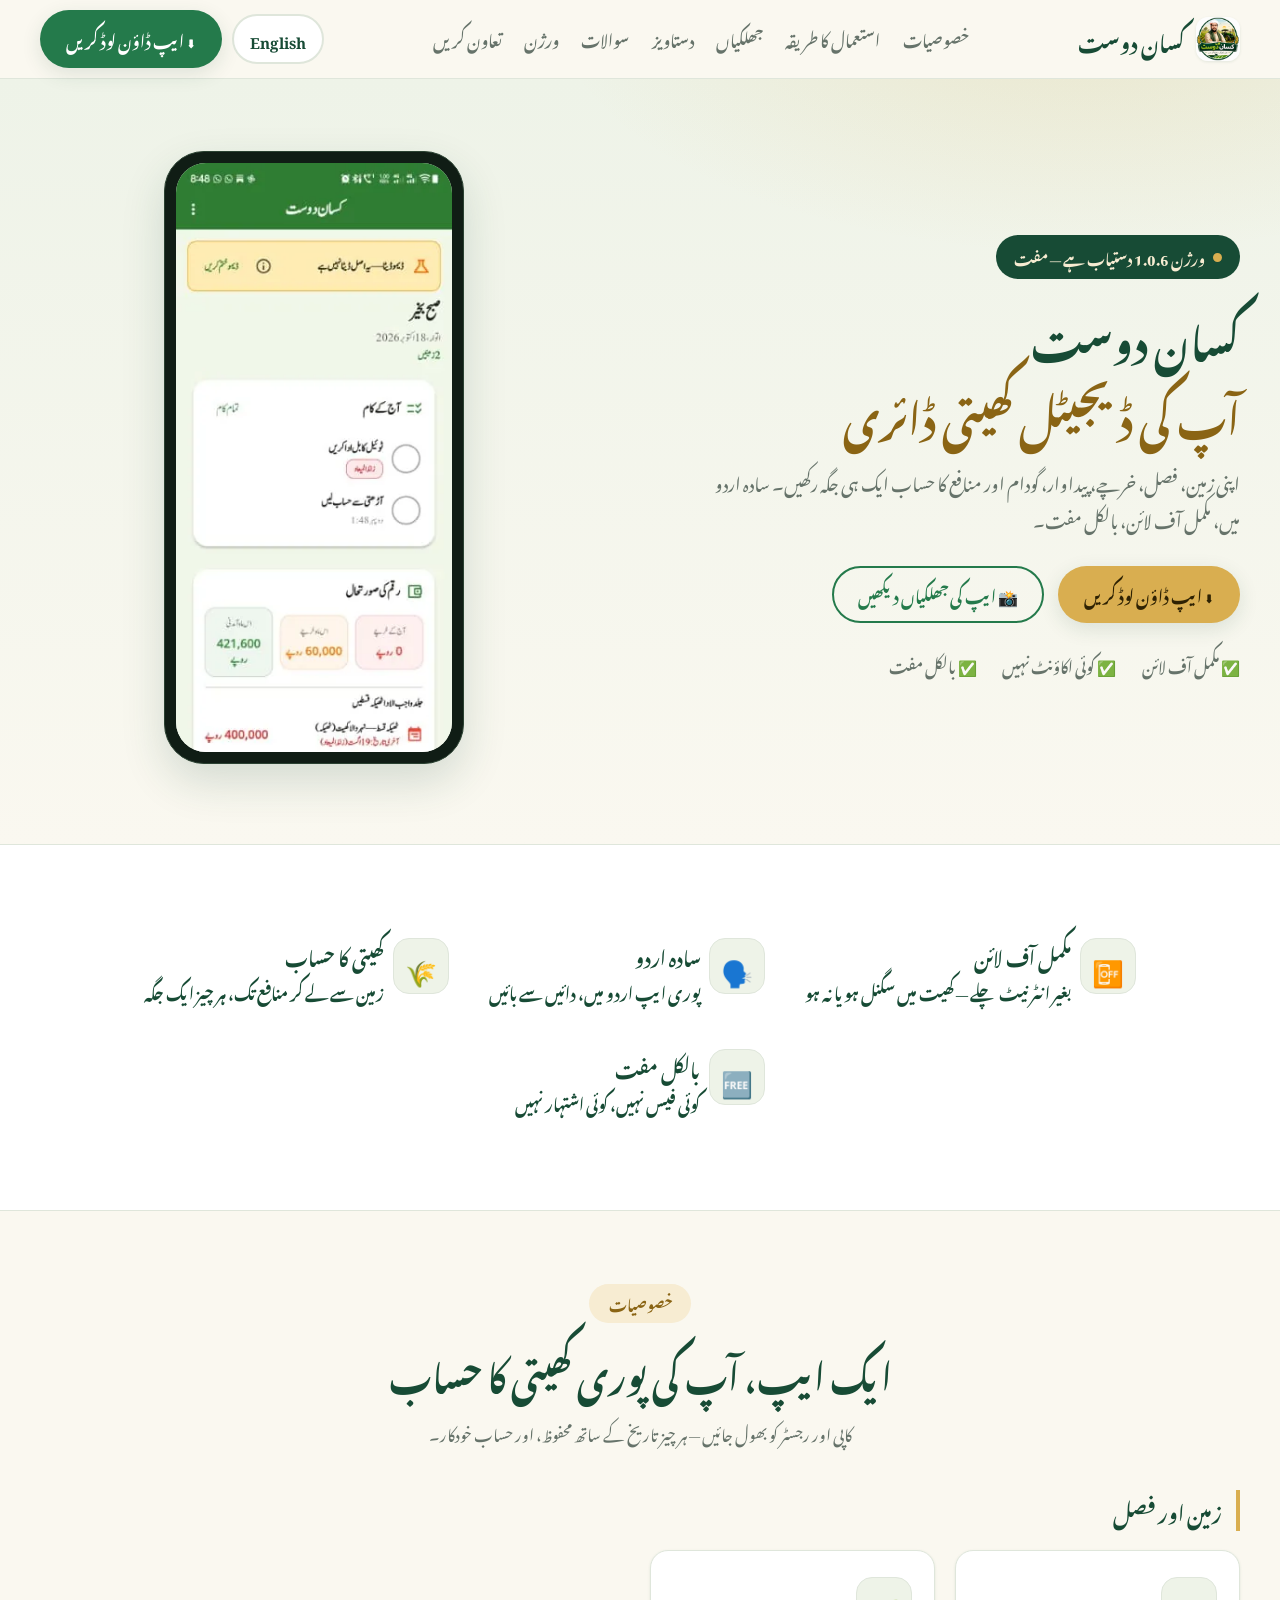
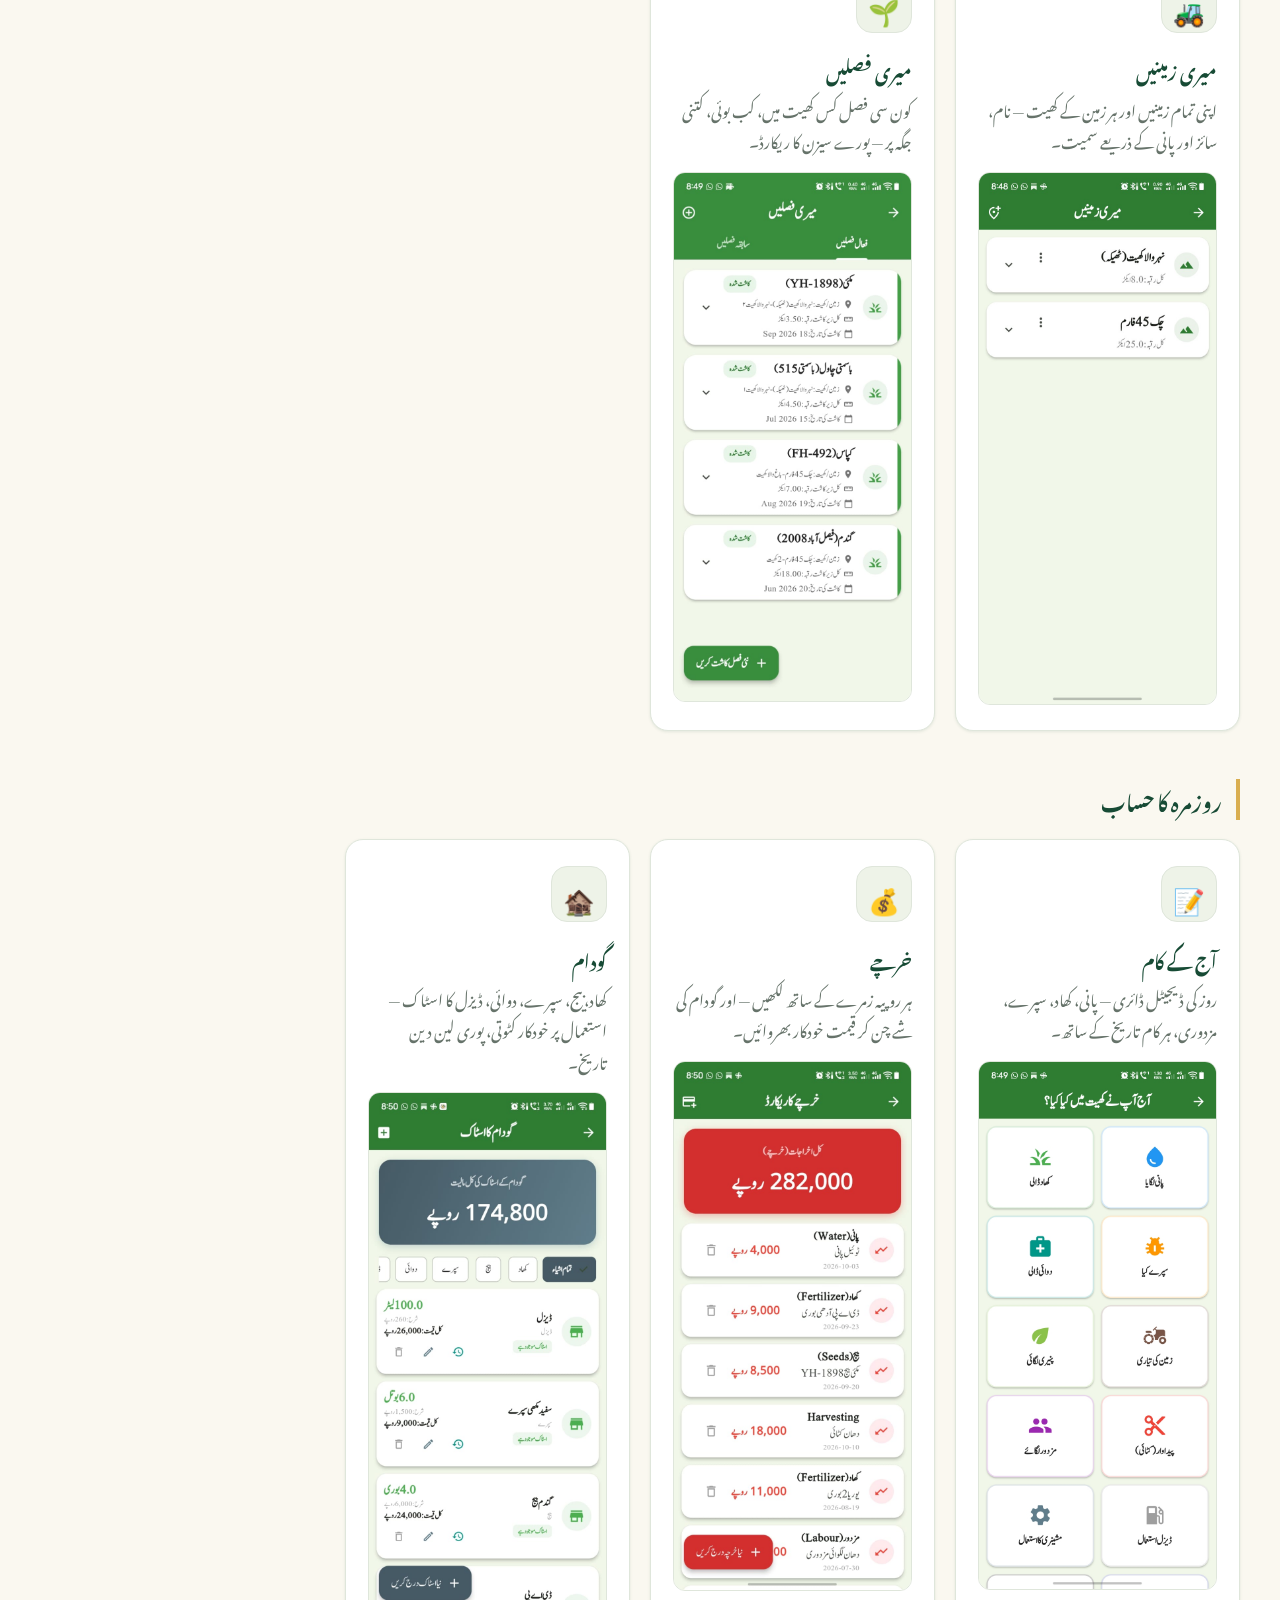
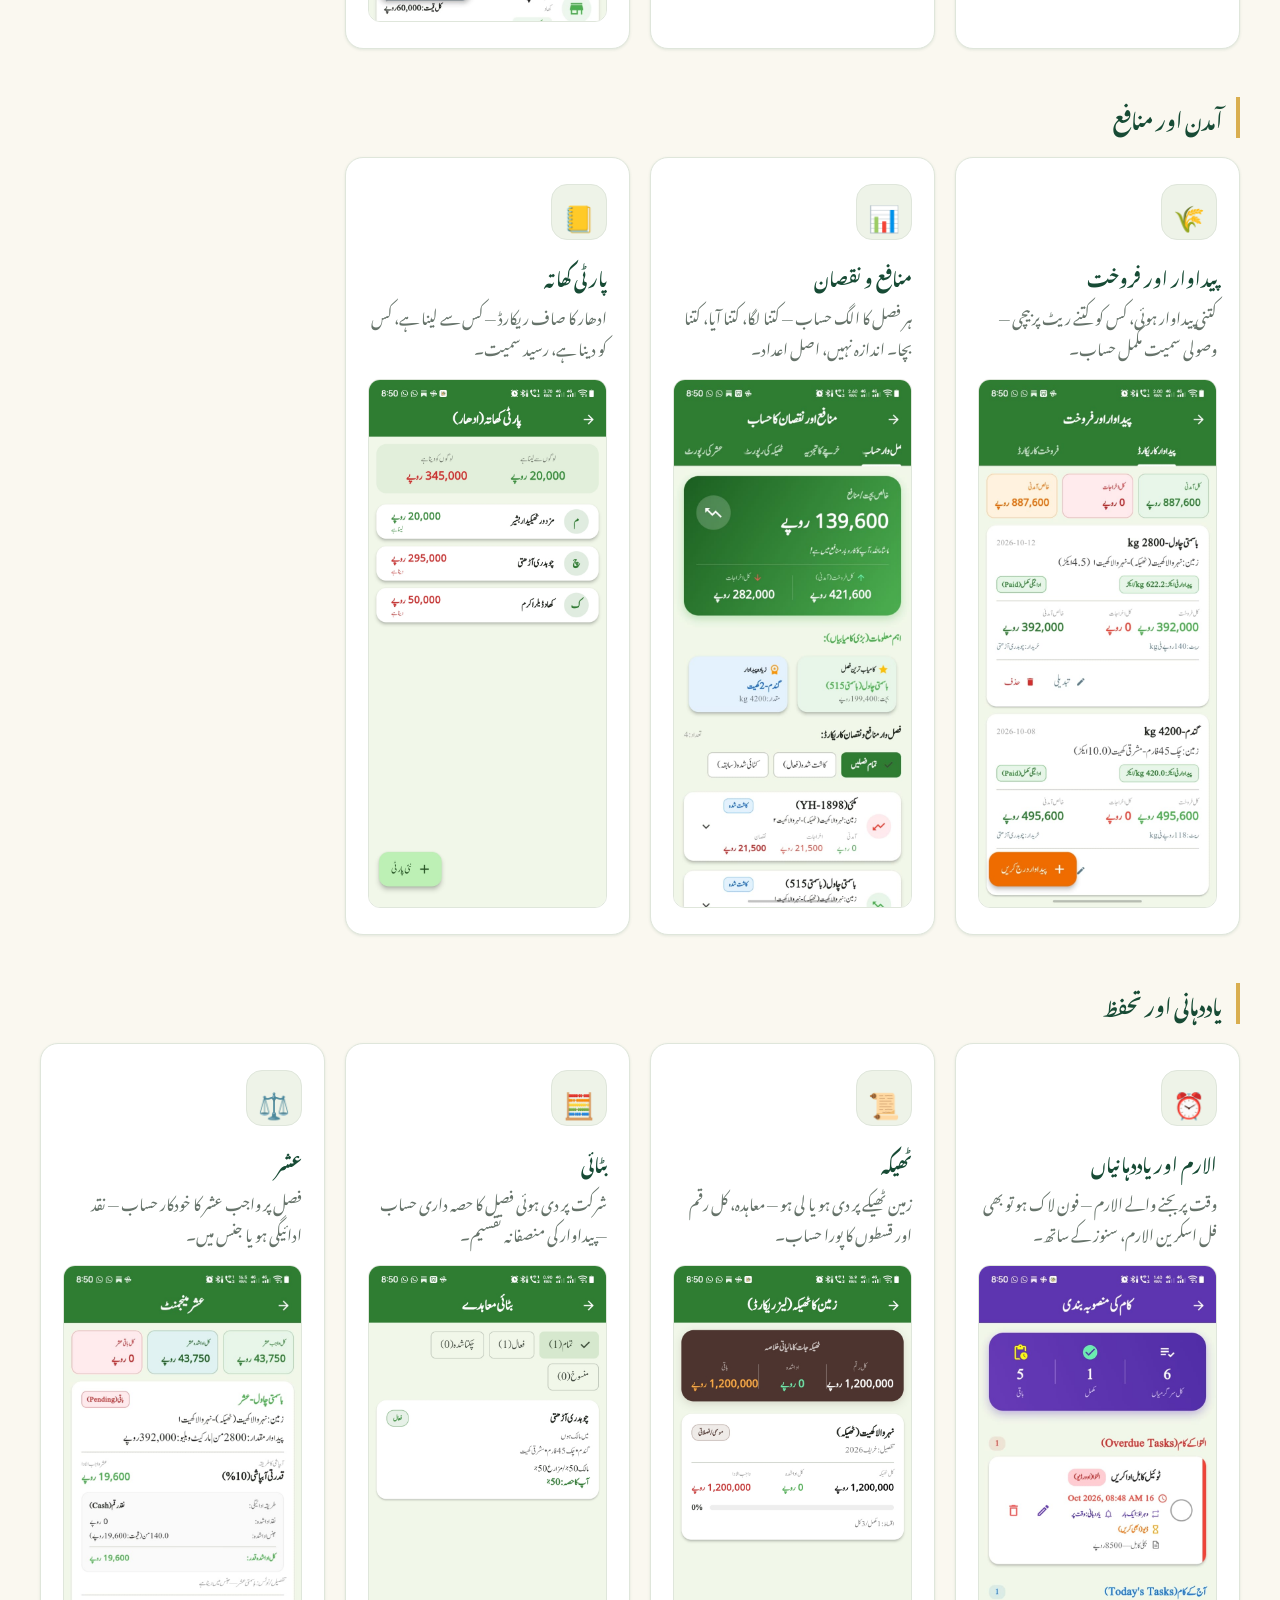
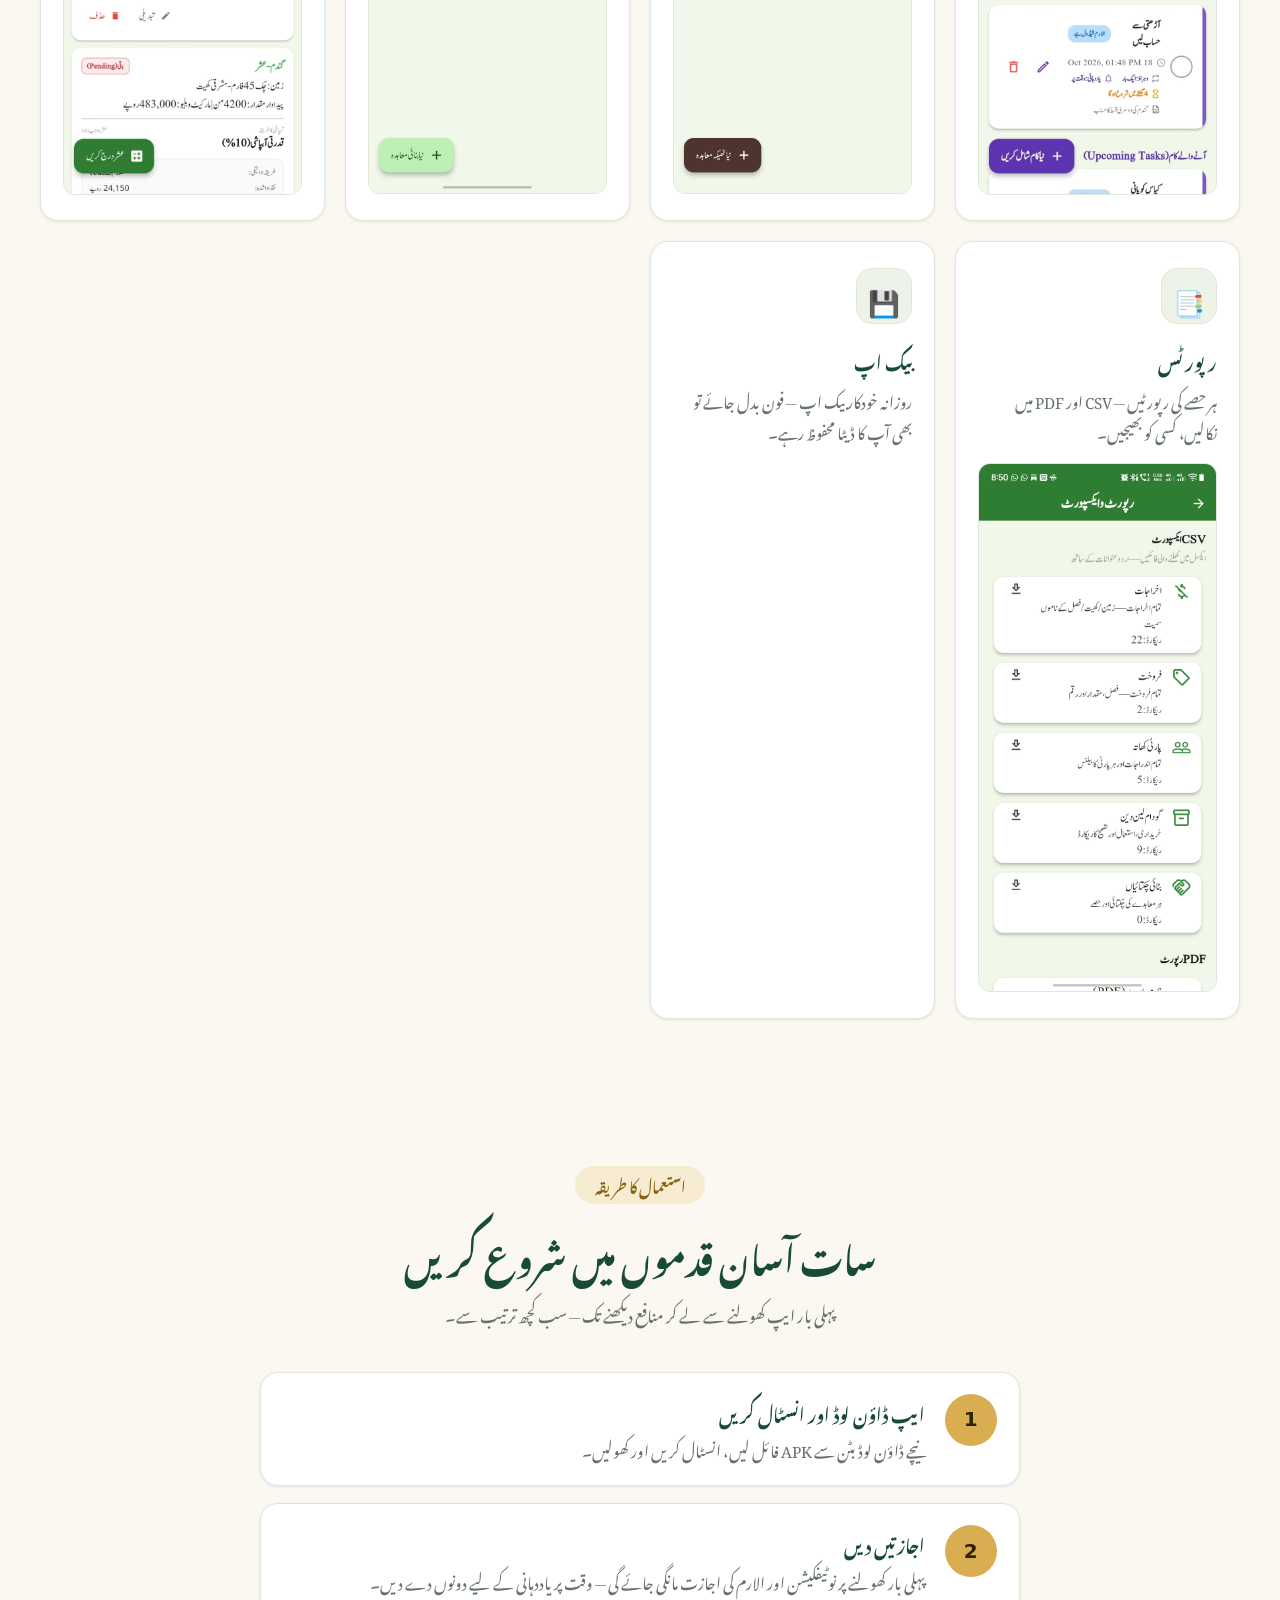
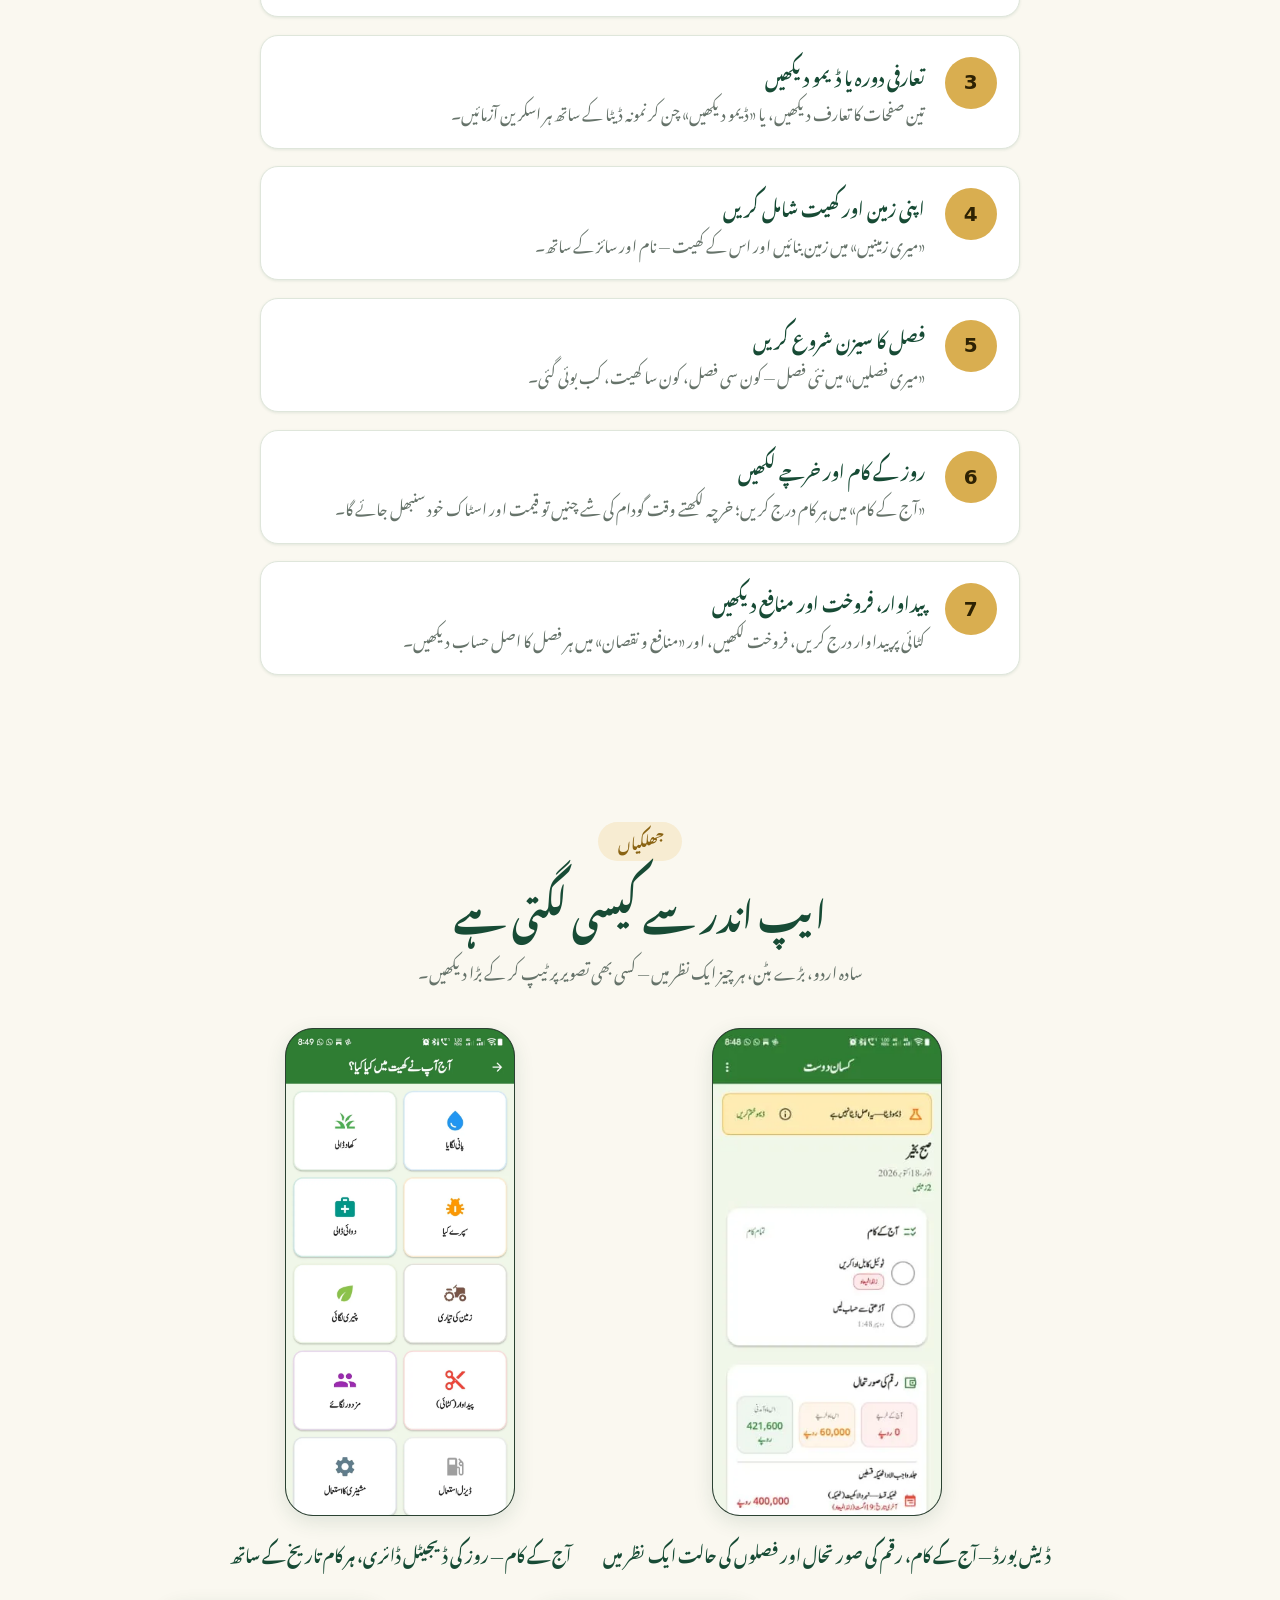
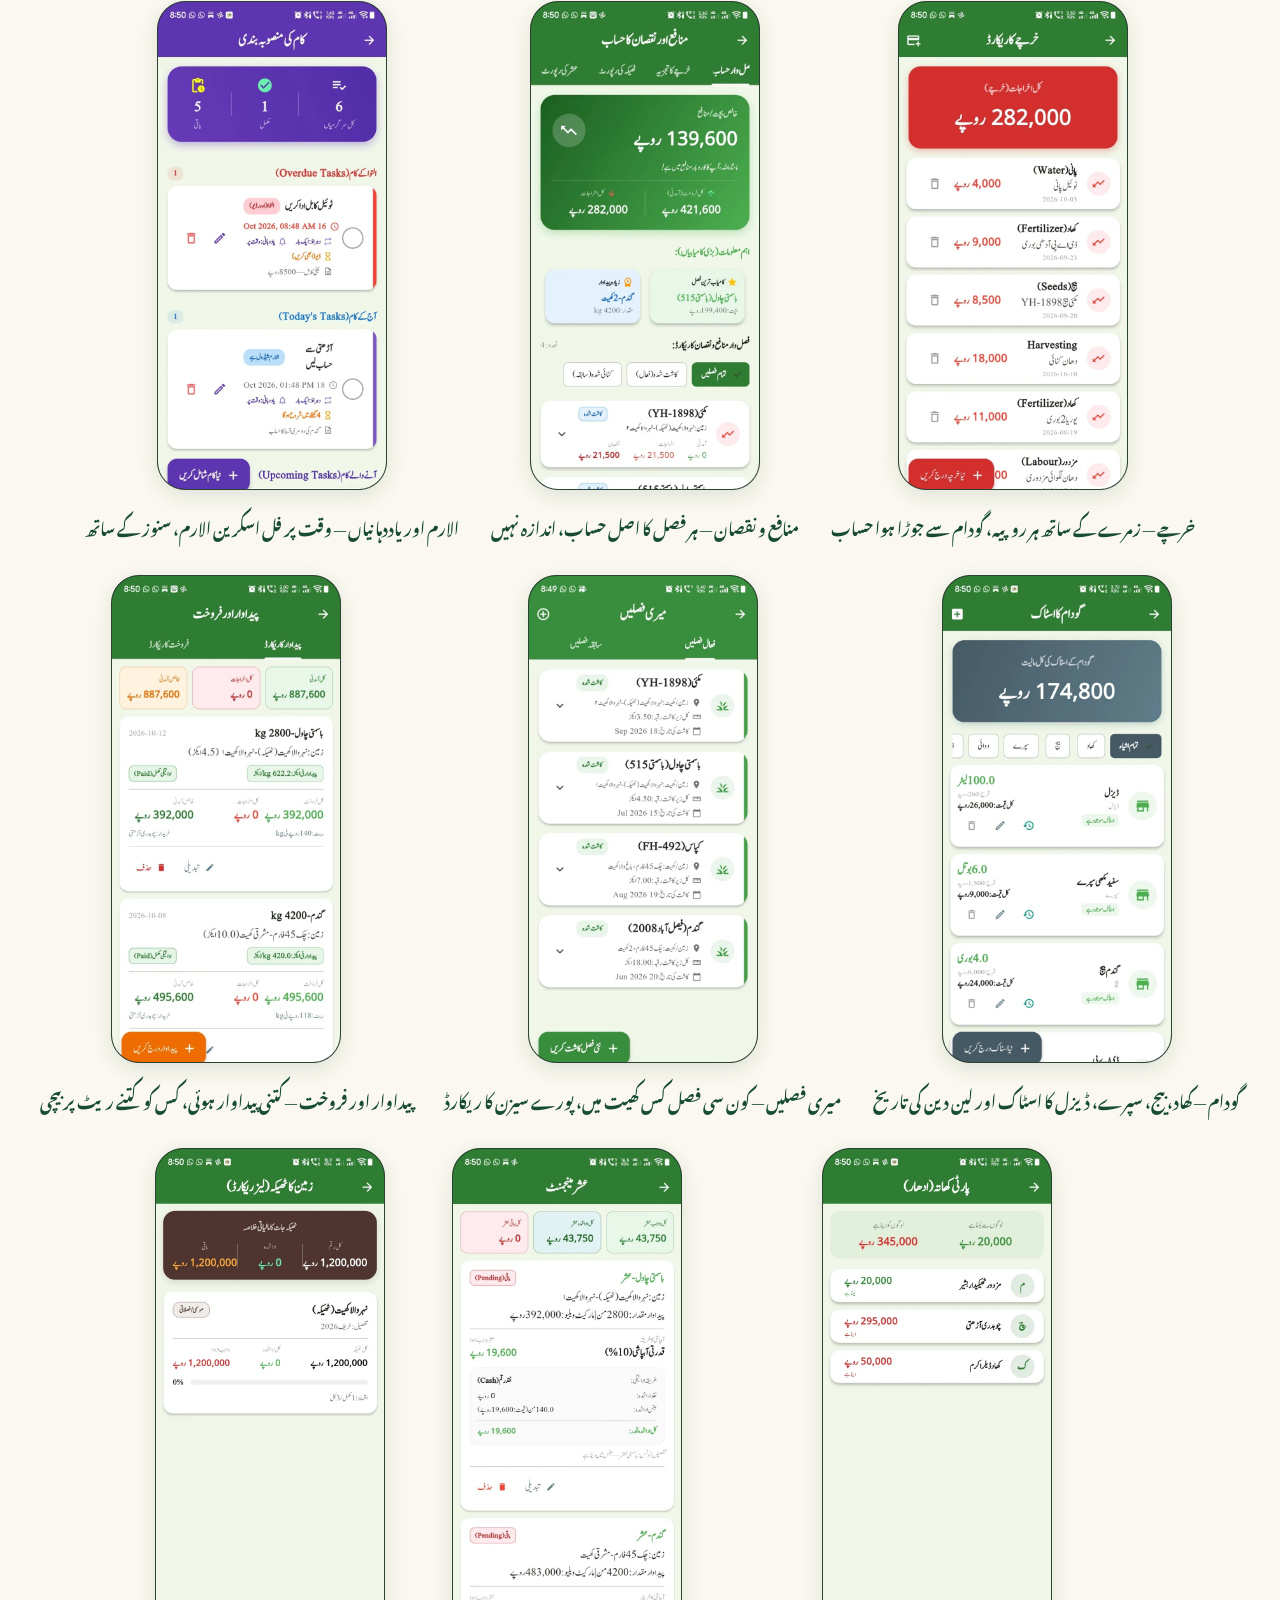
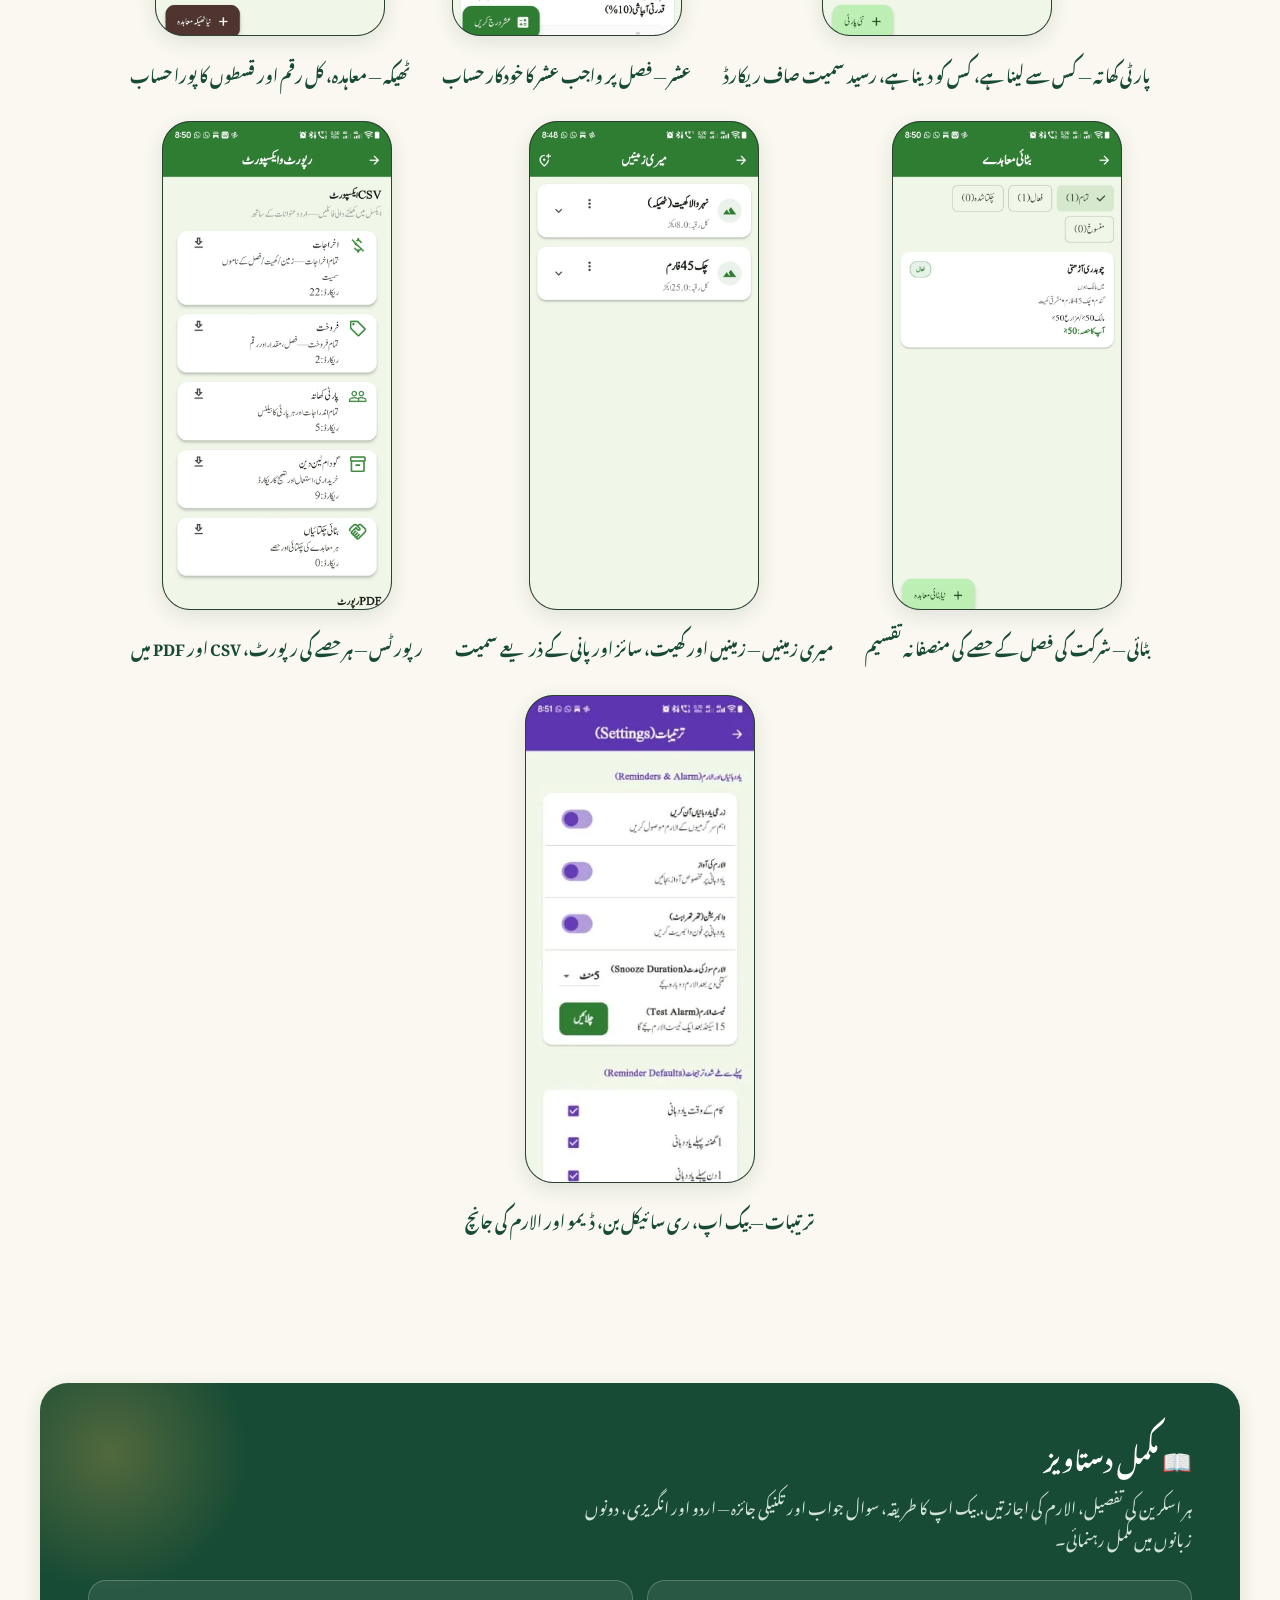
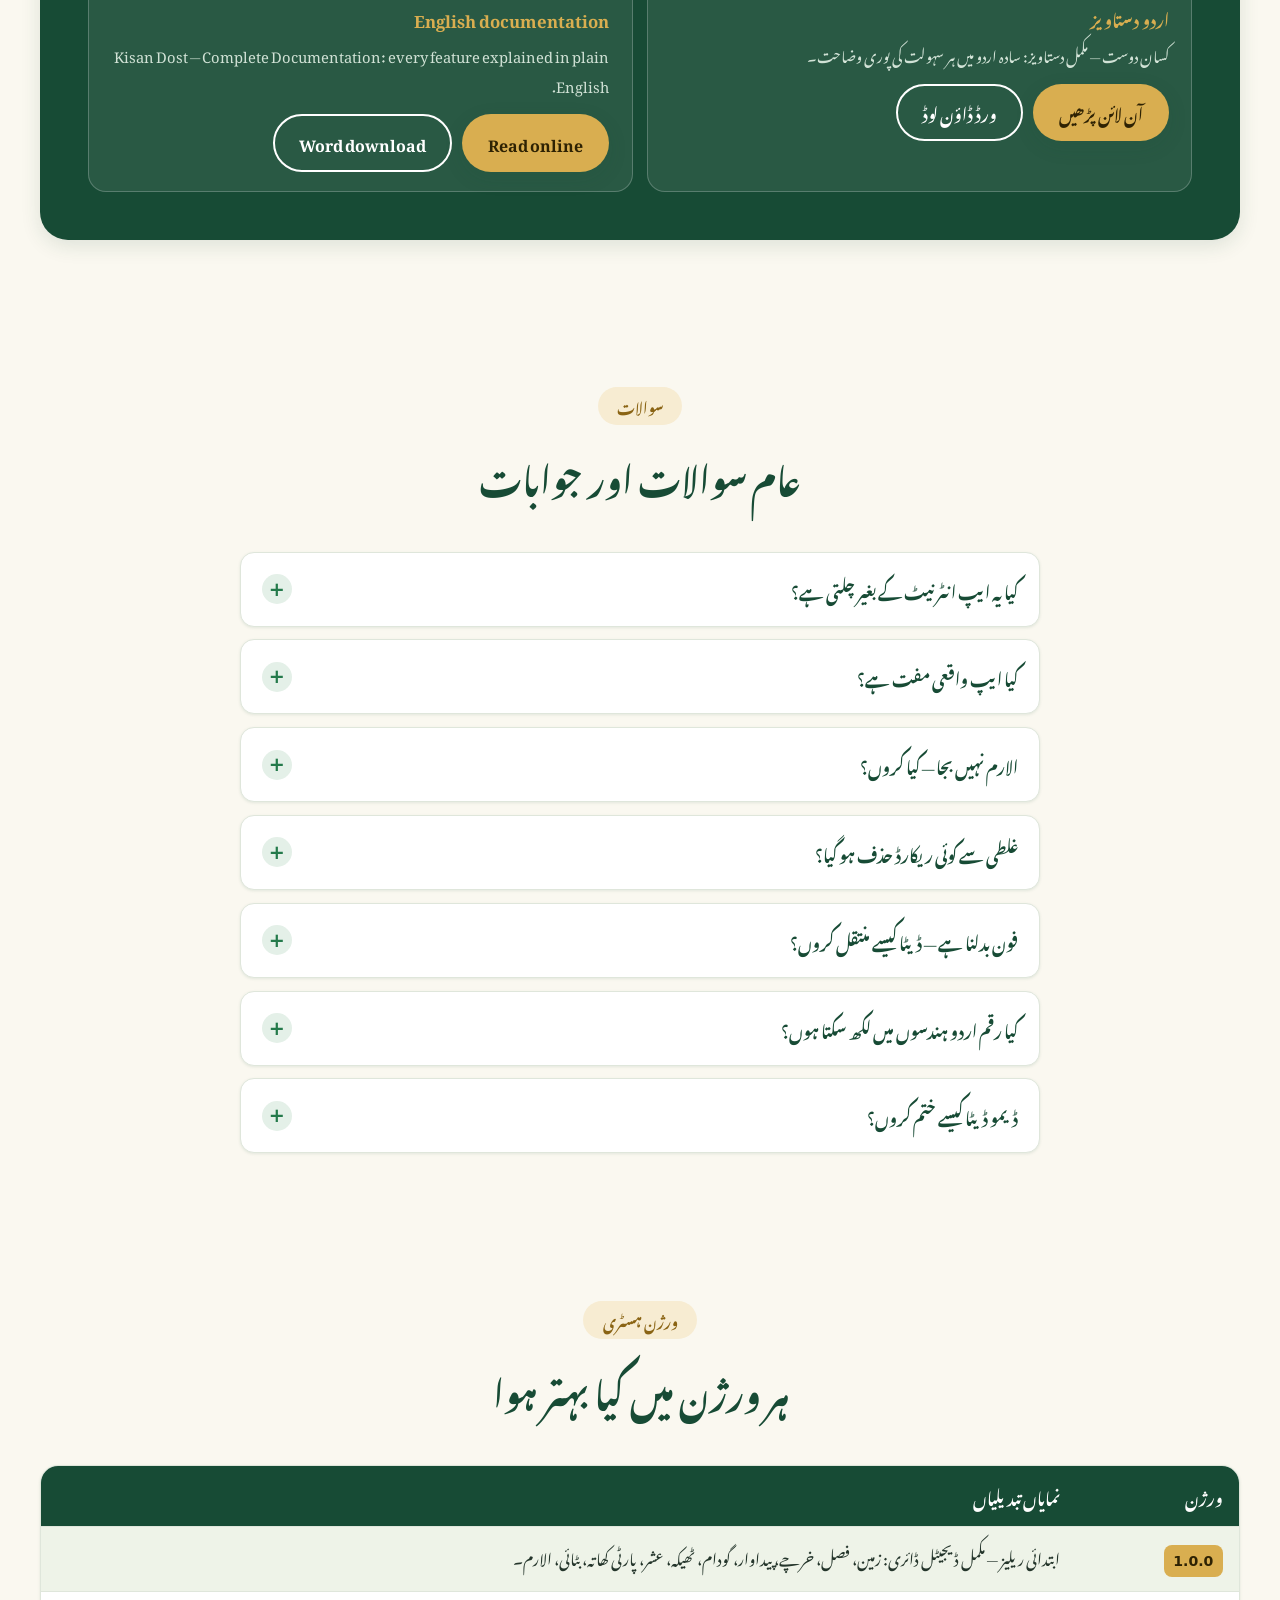
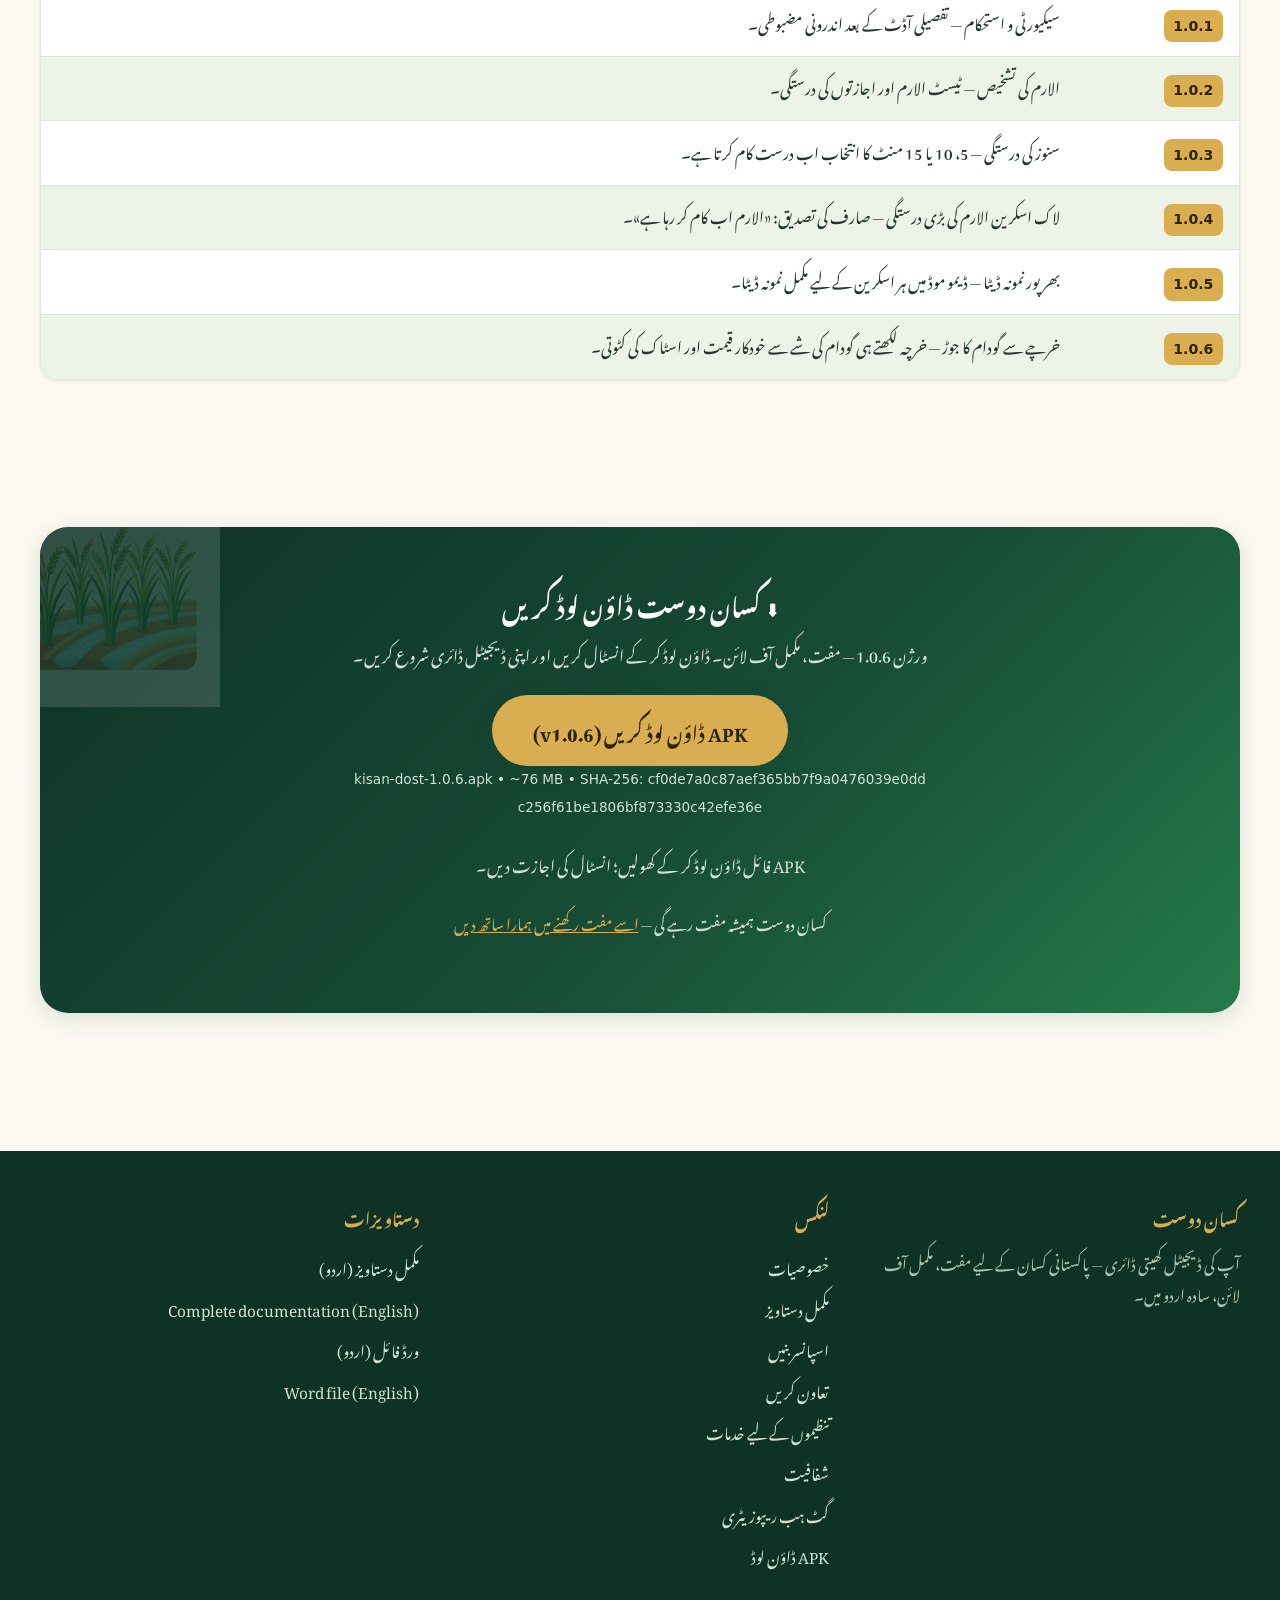
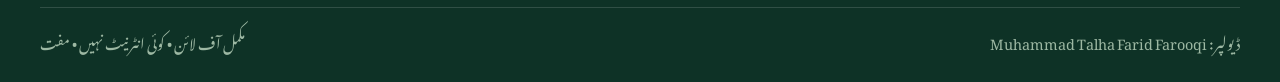
==== commit 734f7888: "Kisan Dost monetization system: sponsor/support/services/transparency pages + business toolkit New p" ====
--- a/docs/index.html
+++ b/docs/index.html
@@ -21,6 +21,7 @@
 <li><a href="#docs">دستاویز</a></li>
 <li><a href="#faq">سوالات</a></li>
 <li><a href="#versions">ورژن</a></li>
+<li><a href="support/">تعاون کریں</a></li>
 </ul>
 <div class="nav-cta">
 <a class="lang-toggle" href="en.html">English</a>
@@ -275,12 +276,13 @@
 <a class="btn btn-gold" style="font-size:1.15rem;padding:.9rem 2.4rem" href="https://drive.google.com/uc?id=1taiPECFG5z9vVgBANVfHRRK8UMcUWbk9&export=download">APK ڈاؤن لوڈ کریں (v1.0.6)</a>
 <p class="dl-note"><span dir="ltr">kisan-dost-1.0.6.apk • ~76 MB • SHA-256: cf0de7a0c87aef365bb7f9a0476039e0ddc256f61be1806bf873330c42efe36e</span></p>
 <p>APK فائل ڈاؤن لوڈ کر کے کھولیں؛ انسٹال کی اجازت دیں۔</p>
+<p style="margin-top:1rem;font-size:.95rem">کسان دوست ہمیشہ مفت رہے گی — <a href="support/" style="color:var(--gold,#D9AE50);text-decoration:underline">اسے مفت رکھنے میں ہمارا ساتھ دیں</a></p>
 </div></div></section>
 
 <footer><div class="wrap">
 <div class="foot-grid">
 <div><h4>کسان دوست</h4><p style="font-size:.95rem">آپ کی ڈیجیٹل کھیتی ڈائری — پاکستانی کسان کے لیے مفت، مکمل آف لائن، سادہ اردو میں۔</p></div>
-<div><h4>لنکس</h4><a href="#features">خصوصیات</a><a href="dastavezat.html">مکمل دستاویز</a><a href="https://github.com/TalhaGoharWeb/KisanDost">گٹ ہب ریپوزیٹری</a><a href="https://drive.google.com/uc?id=1taiPECFG5z9vVgBANVfHRRK8UMcUWbk9&export=download">APK ڈاؤن لوڈ</a></div>
+<div><h4>لنکس</h4><a href="#features">خصوصیات</a><a href="dastavezat.html">مکمل دستاویز</a><a href="sponsor/">اسپانسر بنیں</a><a href="support/">تعاون کریں</a><a href="services/">تنظیموں کے لیے خدمات</a><a href="transparency/">شفافیت</a><a href="https://github.com/TalhaGoharWeb/KisanDost">گٹ ہب ریپوزیٹری</a><a href="https://drive.google.com/uc?id=1taiPECFG5z9vVgBANVfHRRK8UMcUWbk9&export=download">APK ڈاؤن لوڈ</a></div>
 <div><h4>دستاویزات</h4><a href="dastavezat.html">مکمل دستاویز (اردو)</a><a href="documentation.html">Complete documentation (English)</a><a href="kisan-dost-dastaveez-urdu.docx" download>ورڈ فائل (اردو)</a><a href="kisan-dost-documentation-english.docx" download>Word file (English)</a></div>
 </div>
 <div class="foot-bottom"><span>ڈیولپر: Muhammad Talha Farid Farooqi</span><span>مکمل آف لائن • کوئی انٹرنیٹ نہیں • مفت</span></div>
--- a/docs/style.css
+++ b/docs/style.css
@@ -515,3 +515,115 @@
   .lb-next{inset-inline-end:.4rem}
   section{padding:3rem 0}
 }
+
+/* ============================================================
+   21. Monetization pages (2026-10-18): sponsor / support /
+   services / transparency. Reuses design-system classes.
+   ============================================================ */
+
+/* Informational / placeholder notice box */
+.notice-box{
+  background:var(--gold-soft);border:1px solid var(--gold);
+  border-inline-start:6px solid var(--gold-deep);
+  border-radius:var(--radius);padding:1.4rem 1.6rem;
+  margin:1.6rem 0;box-shadow:var(--shadow-sm);
+}
+.notice-box h3{color:var(--gold-deep);margin-bottom:.4rem;font-size:1.08rem}
+.notice-box p{color:var(--ink);font-size:.97rem;margin-bottom:.5rem}
+.notice-box p:last-child{margin-bottom:0}
+
+/* Highlighted sponsor package (middle tier) */
+.plan-featured{
+  border:2px solid var(--gold)!important;
+  position:relative;
+}
+.plan-featured .plan-ribbon{
+  display:inline-block;background:var(--gold);color:#2e2203;
+  font-weight:700;font-size:.85rem;border-radius:999px;
+  padding:.2rem 1rem;margin-bottom:.6rem;
+}
+.feat-card ul.plan-benefits{
+  list-style:none;padding:0;margin:.8rem 0 0;color:var(--muted);font-size:.95rem;
+}
+.feat-card ul.plan-benefits li{
+  padding:.28rem 0;padding-inline-start:1.6rem;position:relative;margin-bottom:0;
+}
+.feat-card ul.plan-benefits li::before{
+  content:"✓";position:absolute;inset-inline-start:0;
+  color:var(--emerald);font-weight:800;
+}
+
+/* Inquiry / contact form (shared .kd-form component) */
+.form-card{
+  background:var(--white);border:1px solid var(--line);
+  border-radius:22px;box-shadow:var(--shadow-md);
+  padding:2rem;max-width:720px;margin:0 auto;
+}
+.form-card h2{color:var(--pine);margin-bottom:.4rem}
+.form-card>p.form-sub{color:var(--muted);margin-bottom:1.6rem}
+.form-field{margin-bottom:1.2rem}
+.form-field label{
+  display:block;font-weight:700;color:var(--pine);margin-bottom:.4rem;
+}
+.form-field .req{color:#b3261e;font-weight:800}
+.form-field input[type="text"],
+.form-field input[type="email"],
+.form-field input[type="tel"],
+.form-field select,
+.form-field textarea{
+  width:100%;font-family:inherit;font-size:1rem;color:var(--ink);
+  background:var(--ivory);border:1.5px solid var(--line);
+  border-radius:12px;padding:.7rem .9rem;min-height:48px;
+}
+.form-field textarea{min-height:140px;resize:vertical}
+.form-field input:focus,.form-field select:focus,.form-field textarea:focus{
+  border-color:var(--emerald);outline:none;
+  box-shadow:0 0 0 3px rgba(79,152,89,.18);
+}
+.form-field.has-error input,.form-field.has-error textarea{
+  border-color:#b3261e;
+}
+.form-error{
+  display:block;color:#b3261e;font-size:.9rem;margin-top:.35rem;
+}
+.consent-row{
+  display:flex;gap:.7rem;align-items:flex-start;
+  background:var(--sage);border-radius:12px;padding:.9rem 1rem;
+}
+.consent-row input[type="checkbox"]{
+  width:22px;height:22px;flex:0 0 22px;margin-top:.3rem;accent-color:var(--emerald);
+}
+.consent-row label{font-weight:600;color:var(--ink);font-size:.97rem}
+.kd-mailto-note{
+  background:var(--emerald-soft);border:1px solid var(--crop);
+  border-radius:12px;padding:1rem 1.2rem;margin-top:1.2rem;
+  color:var(--pine);font-weight:600;font-size:.97rem;
+}
+.kd-no-contact{
+  max-width:720px;margin:0 auto;text-align:center;
+}
+
+/* Two-column safeguard checklist */
+.check-list{list-style:none;padding:0;margin:0;display:grid;gap:1rem}
+@media (min-width:820px){
+  .check-list{grid-template-columns:1fr 1fr}
+}
+.check-list li{
+  background:var(--white);border:1px solid var(--line);
+  border-radius:14px;padding:1.1rem 1.3rem;box-shadow:var(--shadow-sm);
+  padding-inline-start:3rem;position:relative;
+}
+.check-list li::before{
+  content:"🛡";position:absolute;inset-inline-start:1rem;top:1.05rem;font-size:1.2rem;
+}
+.check-list h3{color:var(--pine);font-size:1.02rem;margin-bottom:.25rem}
+.check-list p{color:var(--muted);font-size:.95rem}
+
+/* Workflow chips row (sponsor page) */
+.chips{display:flex;flex-wrap:wrap;gap:.7rem;justify-content:center}
+.chip{
+  background:var(--white);border:1.5px solid var(--line);
+  border-radius:999px;padding:.5rem 1.2rem;font-weight:600;
+  color:var(--pine);font-size:.95rem;box-shadow:var(--shadow-sm);
+}
+.chip:hover{border-color:var(--crop)}
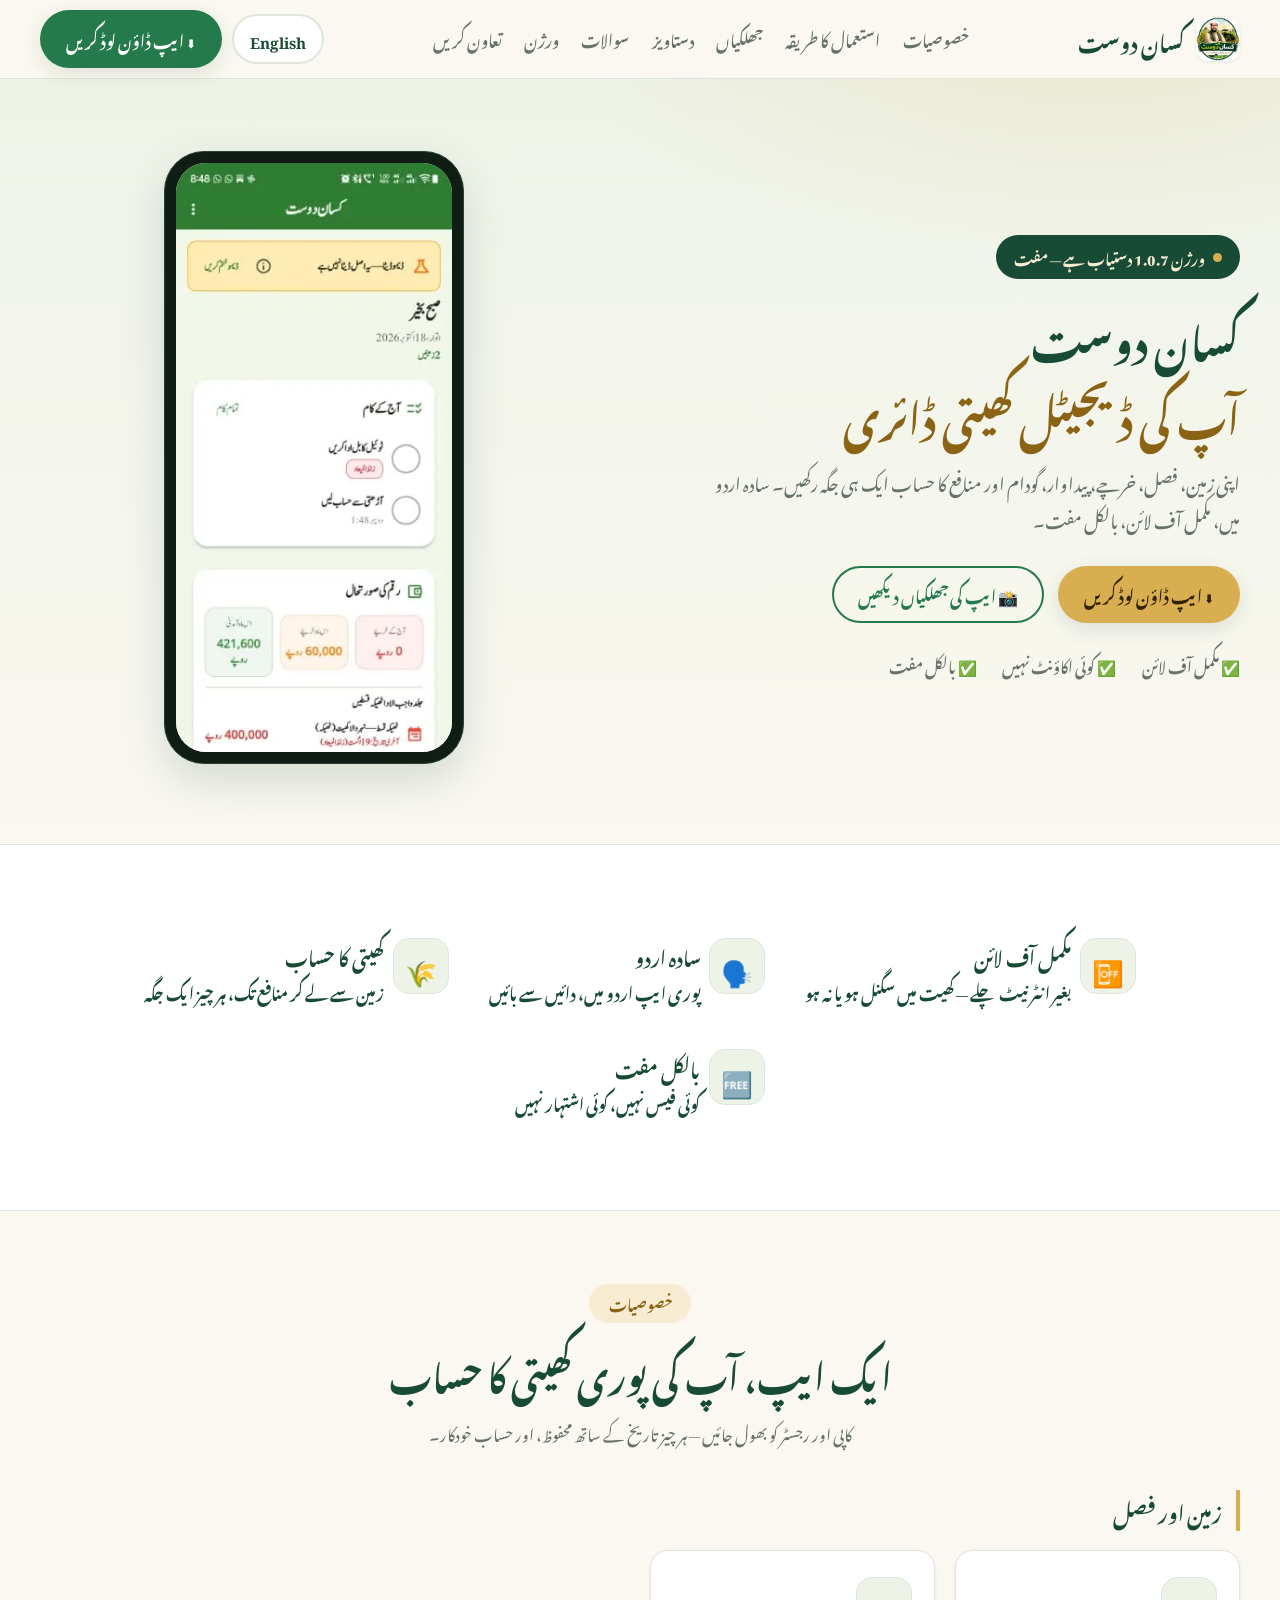
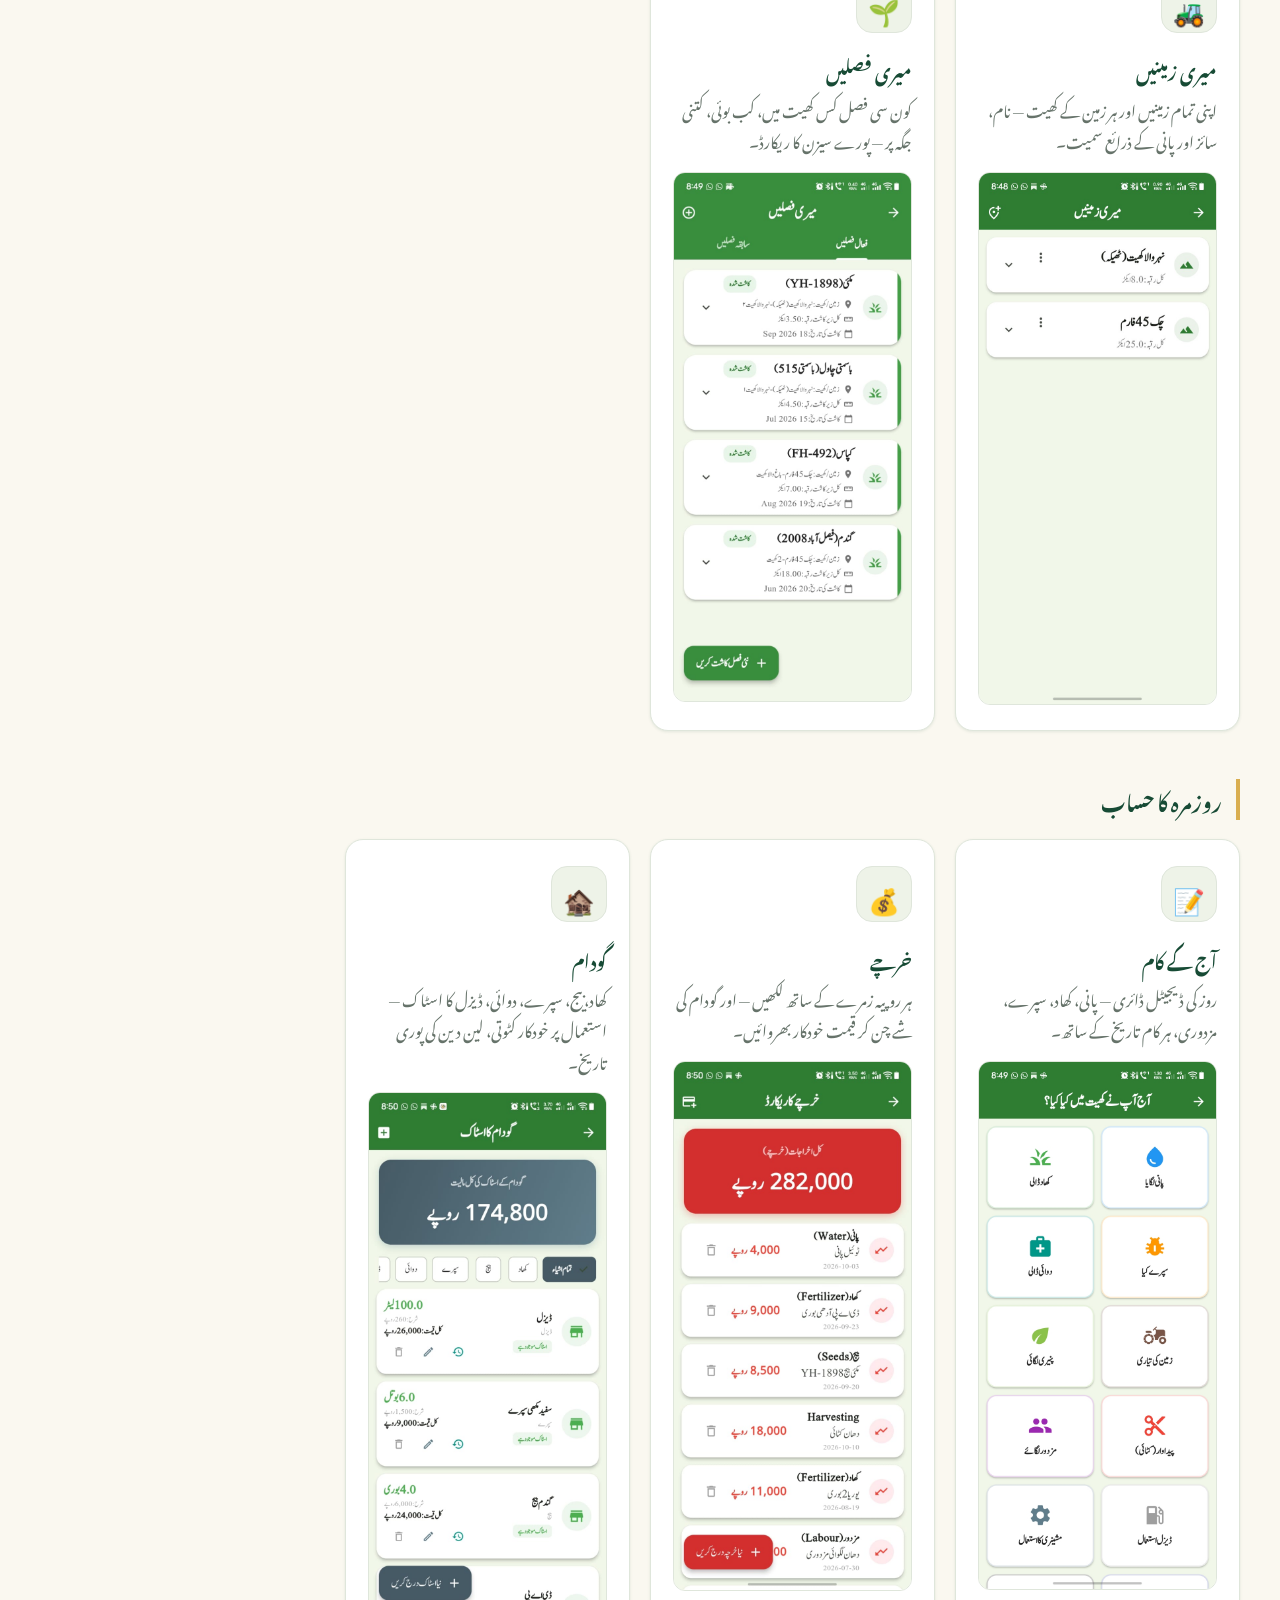
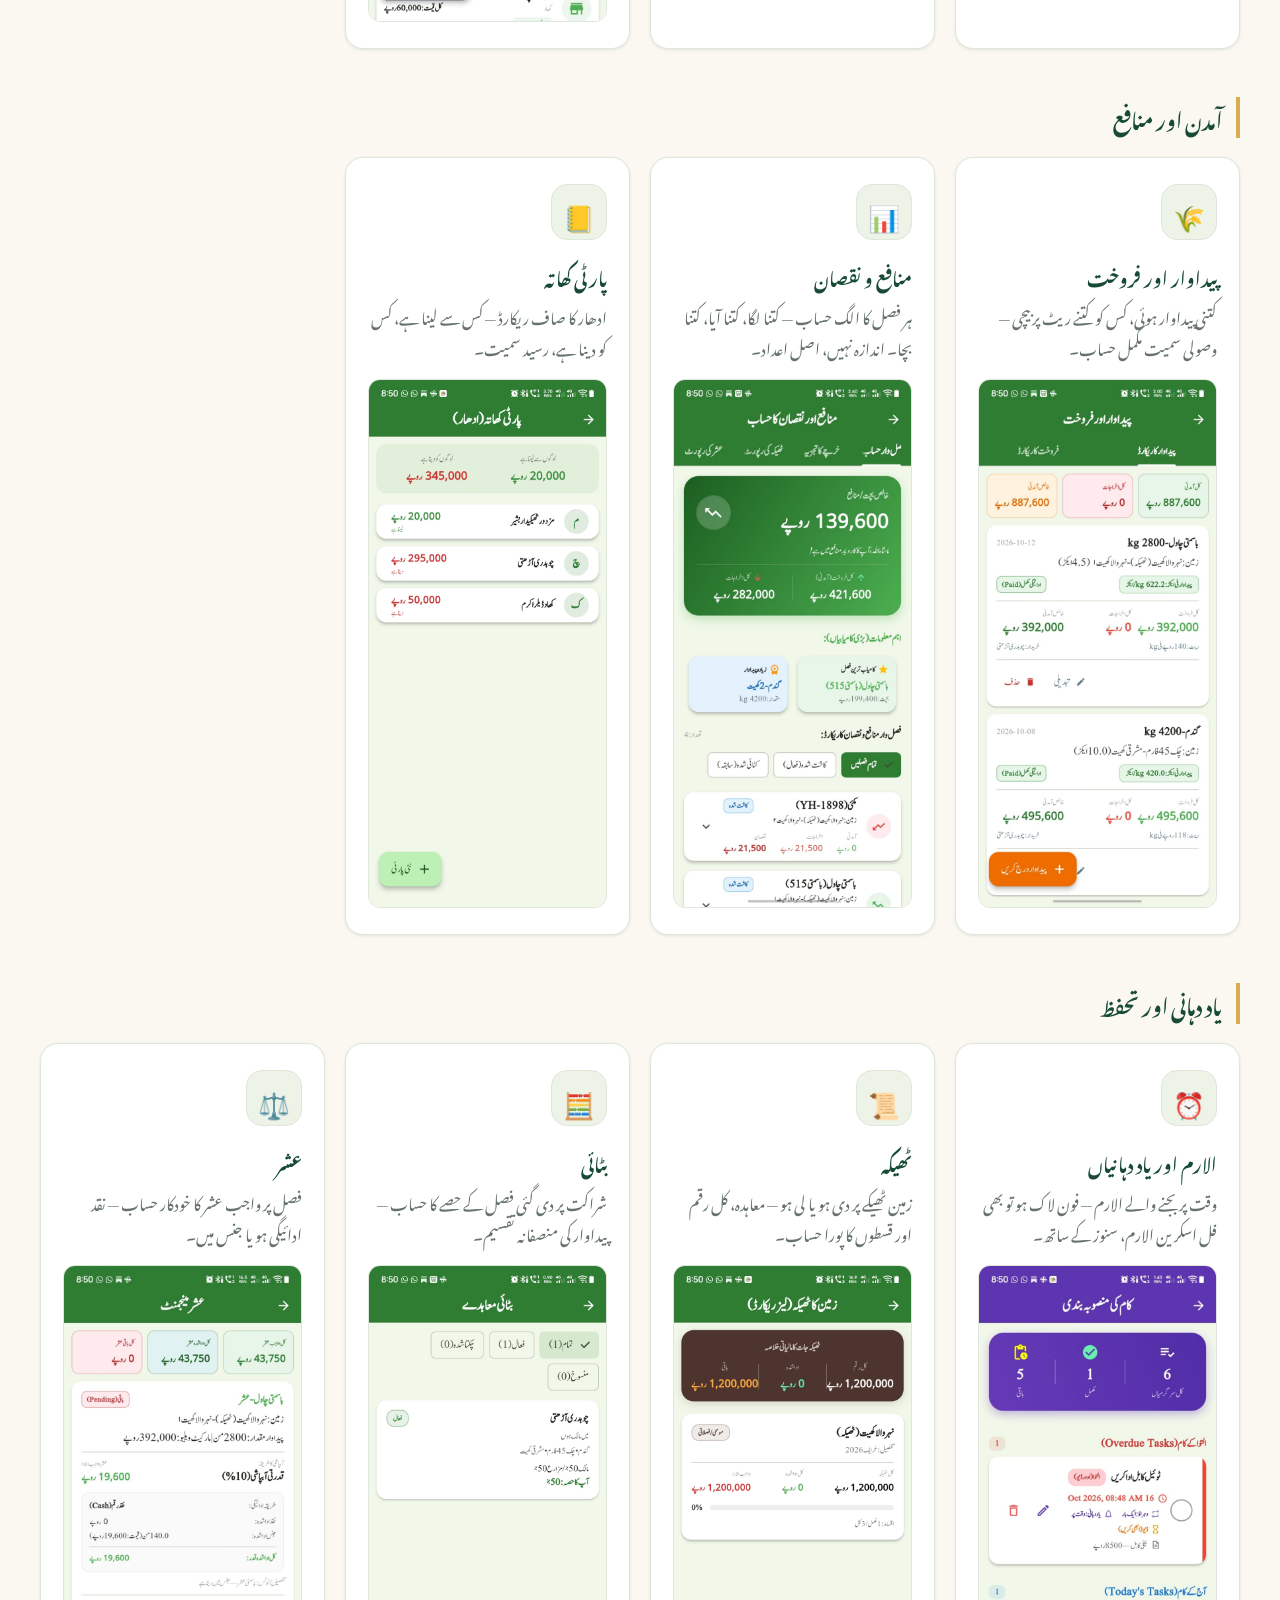
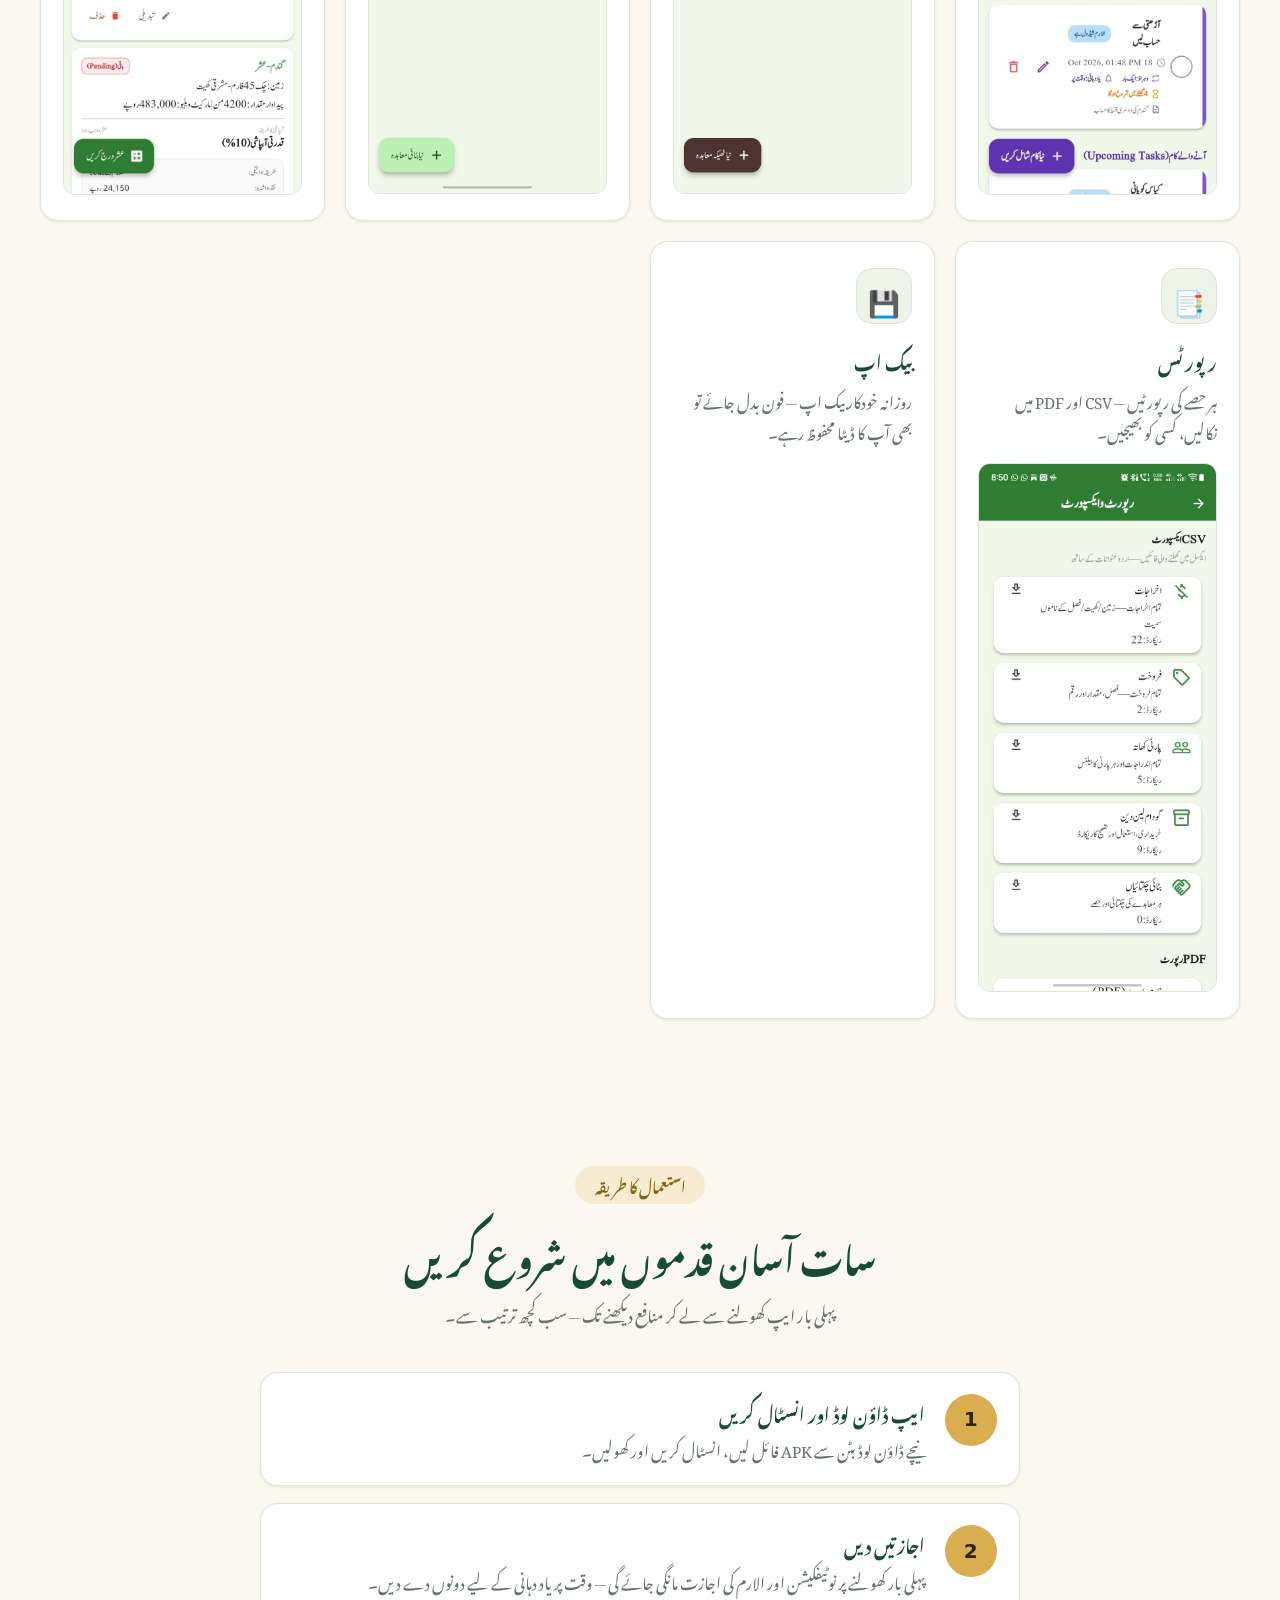
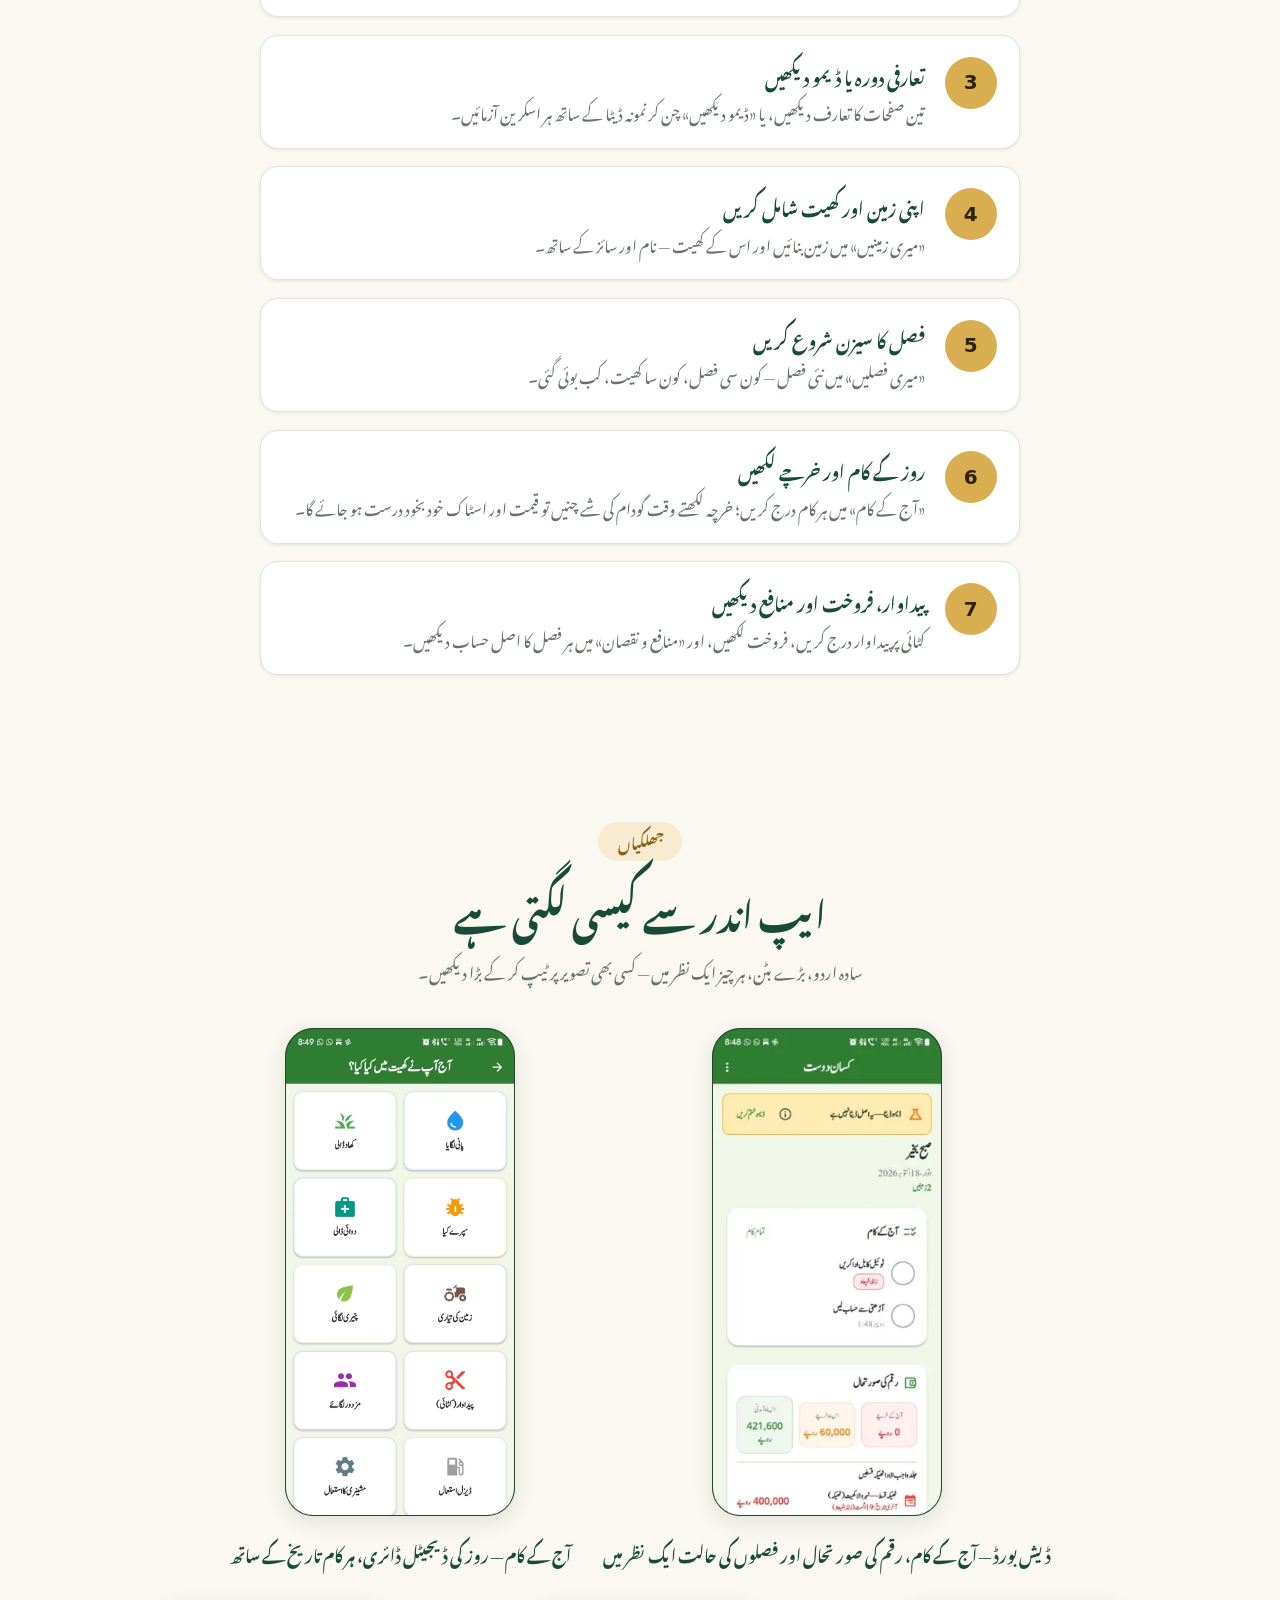
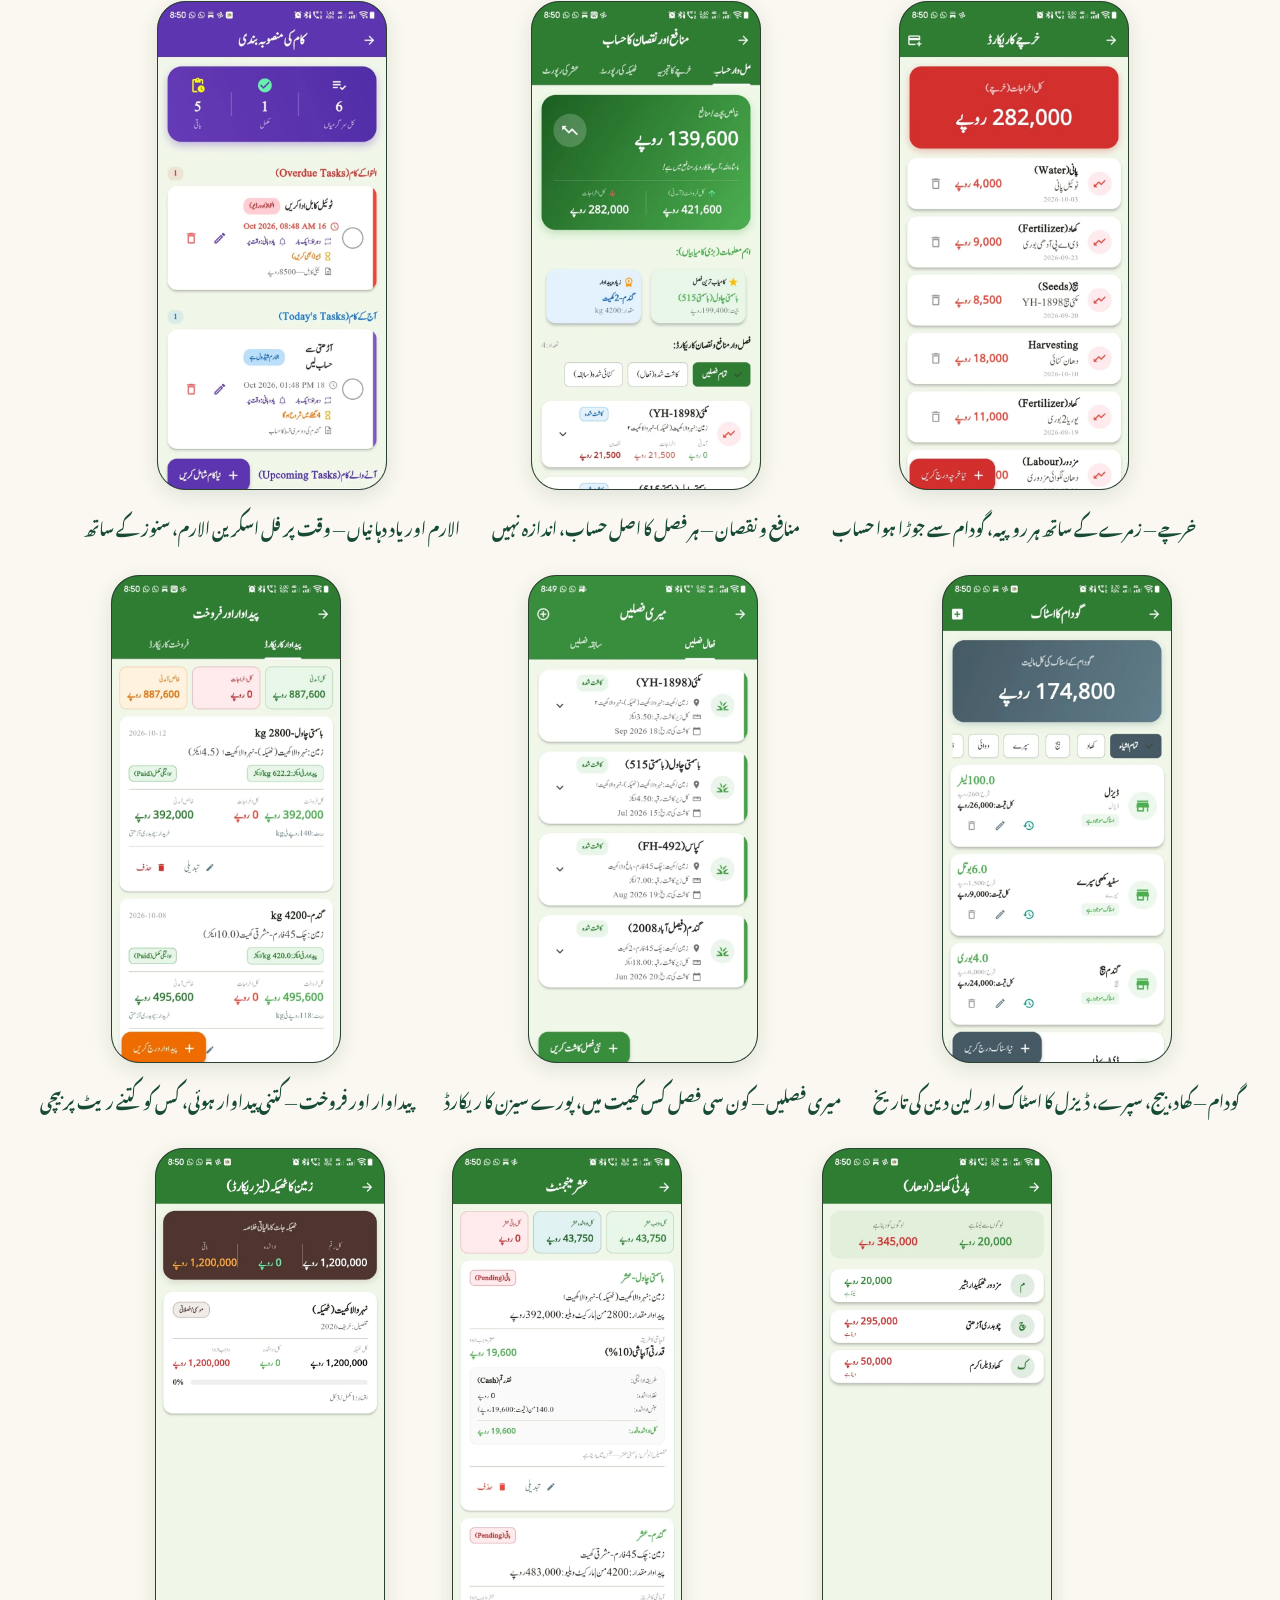
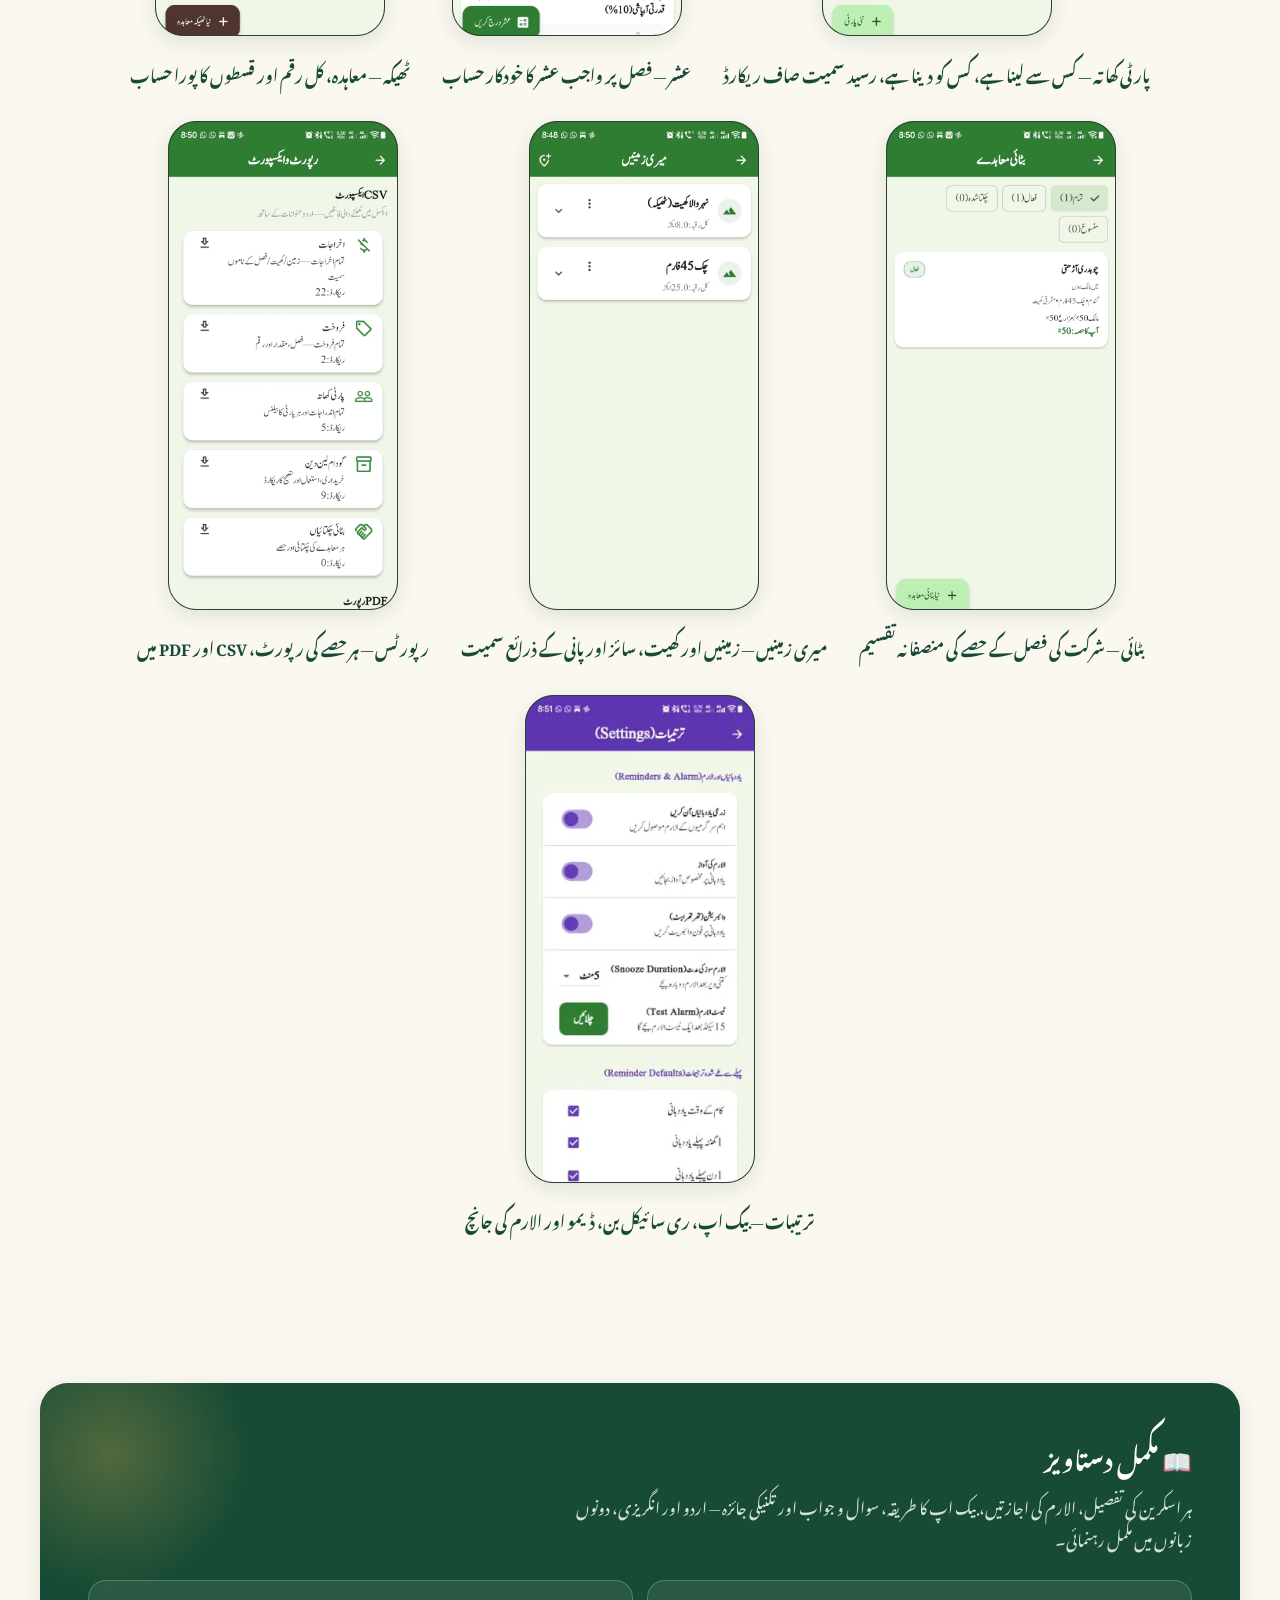
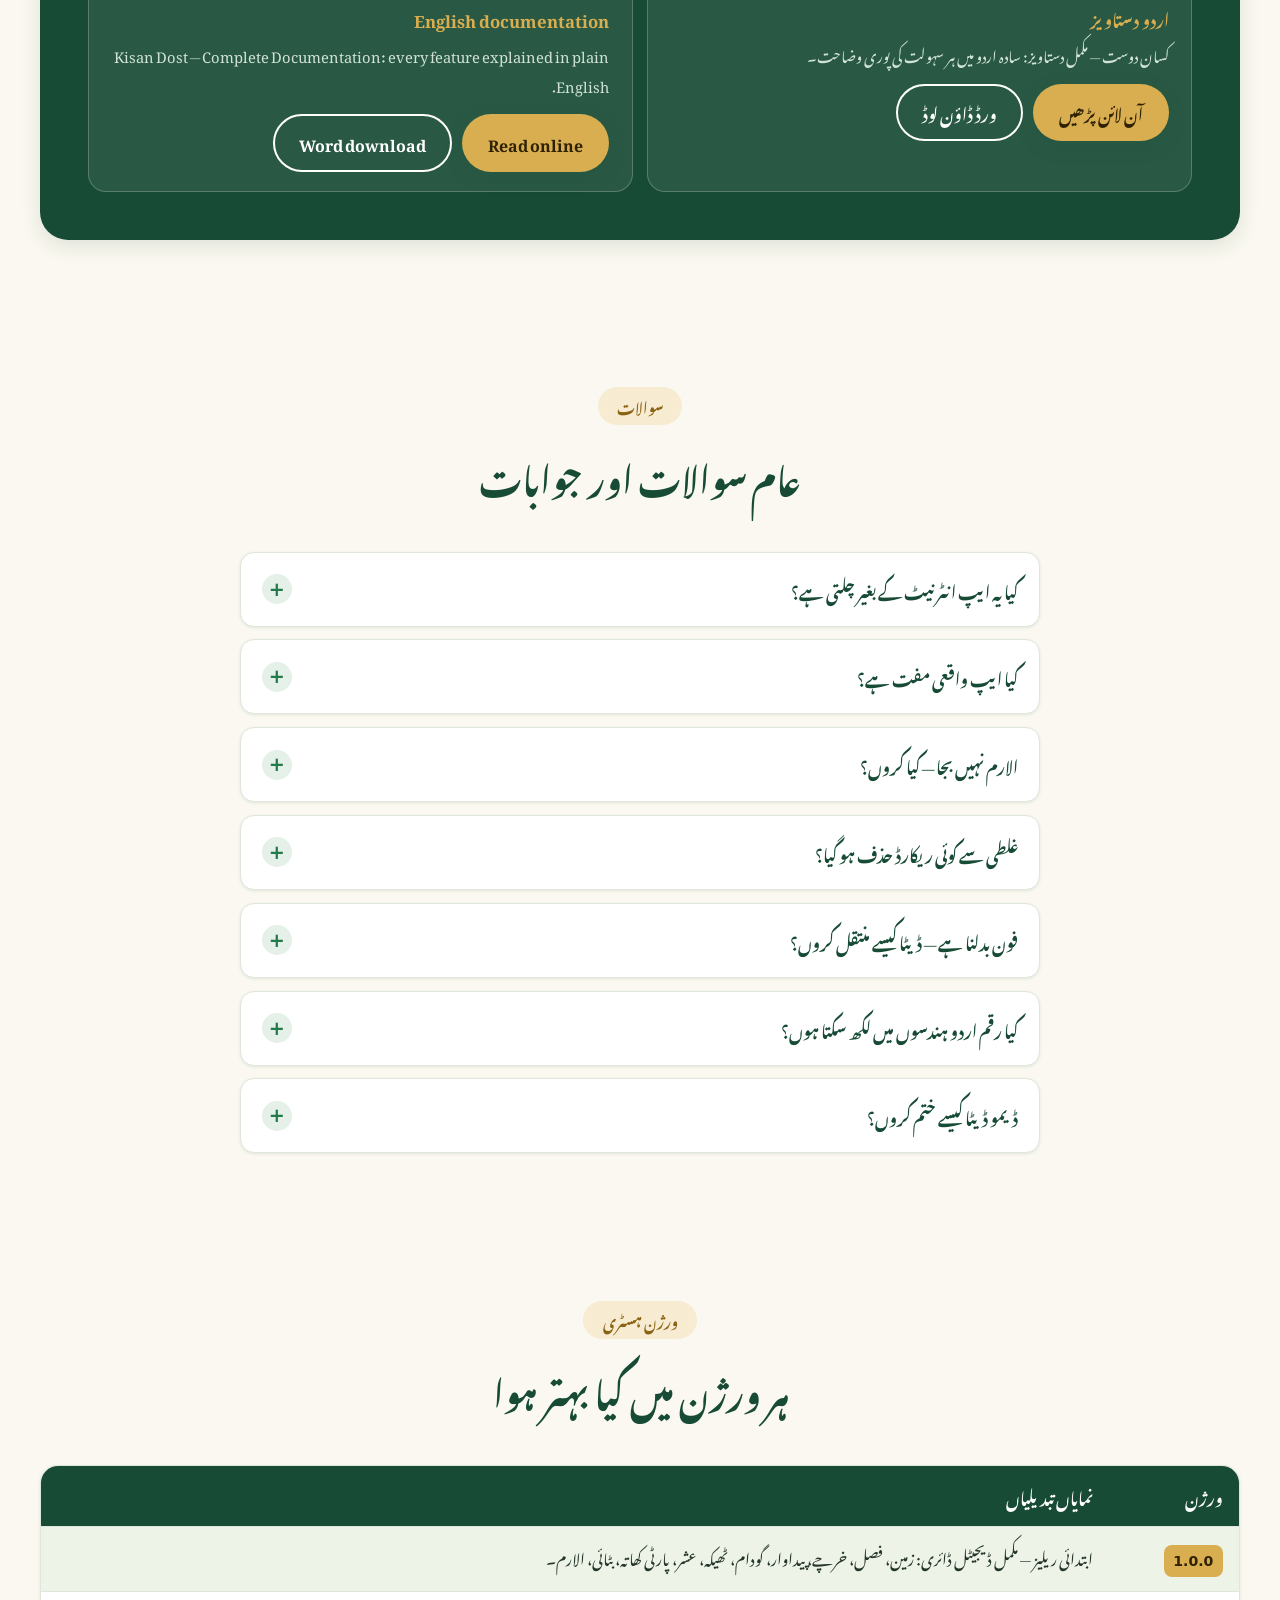
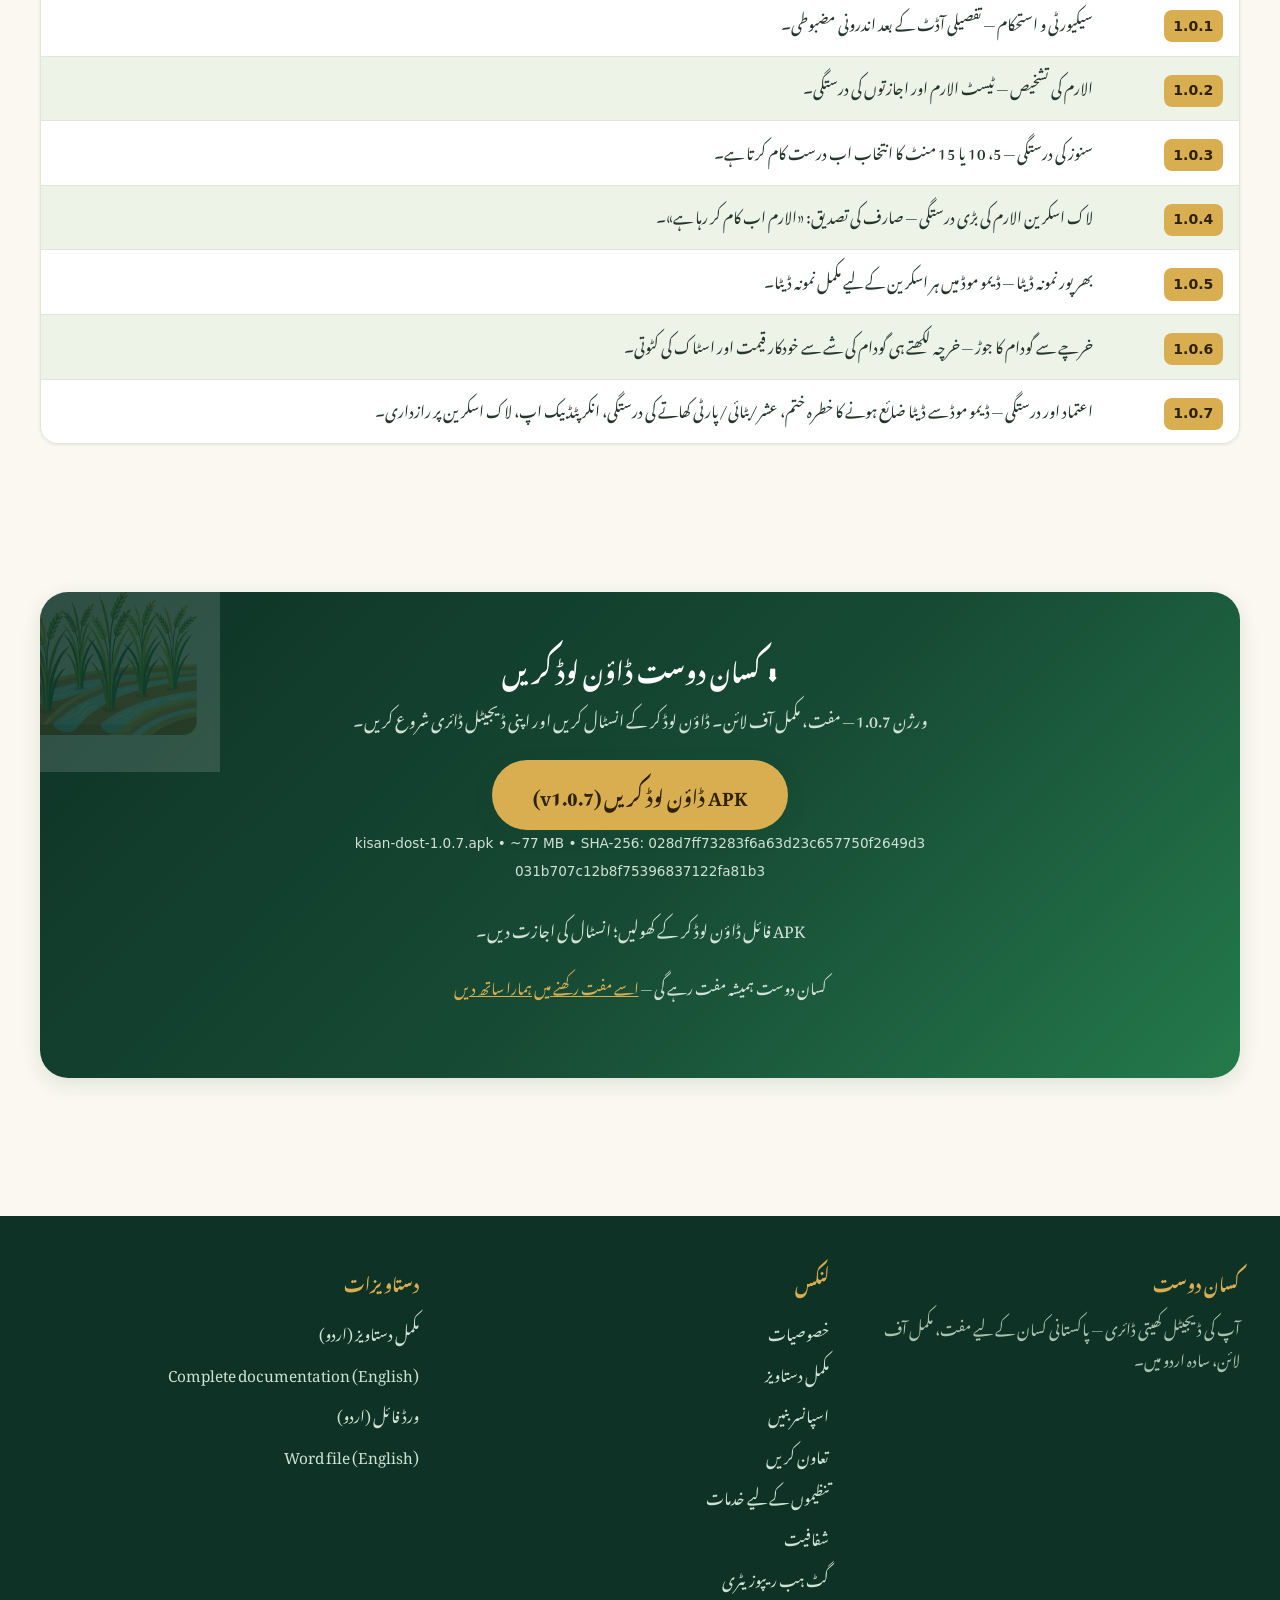
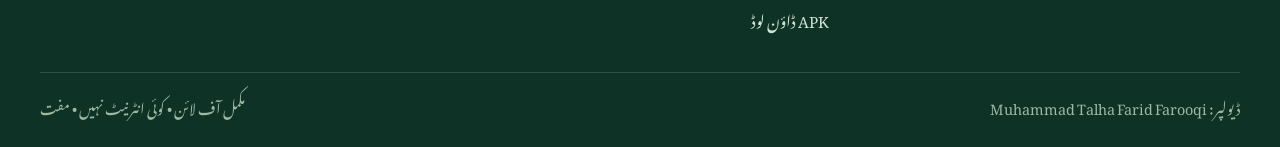
==== commit e2d8cd2c: "Website: v1.0.7 download link + Urdu fixes - Download links updated to 1.0.7 APK (all 8 pages) - Ver" ====
--- a/docs/index.html
+++ b/docs/index.html
@@ -25,17 +25,17 @@
 </ul>
 <div class="nav-cta">
 <a class="lang-toggle" href="en.html">English</a>
-<a class="btn btn-primary" href="https://drive.google.com/uc?id=1taiPECFG5z9vVgBANVfHRRK8UMcUWbk9&export=download">⬇ ایپ ڈاؤن لوڈ کریں</a>
+<a class="btn btn-primary" href="https://drive.google.com/uc?id=1-fmmJZfvrJw-skmo5OJ-gBHITJm_ouy5&export=download">⬇ ایپ ڈاؤن لوڈ کریں</a>
 <button class="burger" aria-label="مینیو" aria-expanded="false" aria-controls="navLinks">☰</button>
 </div></div></nav>
 
 <header class="hero"><div class="wrap hero-inner">
 <div>
-<span class="badge"><span class="dot"></span>ورژن 1.0.6 دستیاب ہے — مفت</span>
+<span class="badge"><span class="dot"></span>ورژن 1.0.7 دستیاب ہے — مفت</span>
 <h1>کسان دوست<br><span class="gold">آپ کی ڈیجیٹل کھیتی ڈائری</span></h1>
 <p class="lead">اپنی زمین، فصل، خرچے، پیداوار، گودام اور منافع کا حساب ایک ہی جگہ رکھیں۔ سادہ اردو میں، مکمل آف لائن، بالکل مفت۔</p>
 <div class="hero-btns">
-<a class="btn btn-gold" href="https://drive.google.com/uc?id=1taiPECFG5z9vVgBANVfHRRK8UMcUWbk9&export=download">⬇ ایپ ڈاؤن لوڈ کریں</a>
+<a class="btn btn-gold" href="https://drive.google.com/uc?id=1-fmmJZfvrJw-skmo5OJ-gBHITJm_ouy5&export=download">⬇ ایپ ڈاؤن لوڈ کریں</a>
 <a class="btn btn-outline" href="#shots">📸 ایپ کی جھلکیاں دیکھیں</a>
 </div>
 <div class="hero-meta">
@@ -76,7 +76,7 @@
 <div class="feat-card reveal">
 <div class="feat-icon">🚜</div>
 <h3>میری زمینیں</h3>
-<p>اپنی تمام زمینیں اور ہر زمین کے کھیت — نام، سائز اور پانی کے ذریعے سمیت۔</p>
+<p>اپنی تمام زمینیں اور ہر زمین کے کھیت — نام، سائز اور پانی کے ذرائع سمیت۔</p>
 <img class="feat-shot" src="screenshots/farms.jpg" alt="میری زمینیں اسکرین" width="720" height="1618" loading="lazy">
 </div>
 <div class="feat-card reveal">
@@ -106,7 +106,7 @@
 <div class="feat-card reveal">
 <div class="feat-icon">🏚️</div>
 <h3>گودام</h3>
-<p>کھاد، بیج، سپرے، دوائی، ڈیزل کا اسٹاک — استعمال پر خودکار کٹوتی، پوری لین دین تاریخ۔</p>
+<p>کھاد، بیج، سپرے، دوائی، ڈیزل کا اسٹاک — استعمال پر خودکار کٹوتی، لین دین کی پوری تاریخ۔</p>
 <img class="feat-shot" src="screenshots/inventory.jpg" alt="گودام اسکرین" width="716" height="1600" loading="lazy">
 </div>
 </div>
@@ -137,13 +137,13 @@
 </div>
 
 <div class="feat-group reveal">
-<h3 class="feat-group-title">یاددہانی اور تحفظ</h3>
+<h3 class="feat-group-title">یاد دہانی اور تحفظ</h3>
 <div class="feat-grid">
 <div class="feat-card reveal">
 <div class="feat-icon">⏰</div>
-<h3>الارم اور یاددہانیاں</h3>
+<h3>الارم اور یاد دہانیاں</h3>
 <p>وقت پر بجنے والے الارم — فون لاک ہو تو بھی فل اسکرین الارم، سنوز کے ساتھ۔</p>
-<img class="feat-shot" src="screenshots/tasks.jpg" alt="الارم اور یاددہانیاں اسکرین" width="716" height="1600" loading="lazy">
+<img class="feat-shot" src="screenshots/tasks.jpg" alt="الارم اور یاد دہانیاں اسکرین" width="716" height="1600" loading="lazy">
 </div>
 <div class="feat-card reveal">
 <div class="feat-icon">📜</div>
@@ -154,7 +154,7 @@
 <div class="feat-card reveal">
 <div class="feat-icon">🧮</div>
 <h3>بٹائی</h3>
-<p>شرکت پر دی ہوئی فصل کا حصہ داری حساب — پیداوار کی منصفانہ تقسیم۔</p>
+<p>شراکت پر دی گئی فصل کے حصے کا حساب — پیداوار کی منصفانہ تقسیم۔</p>
 <img class="feat-shot" src="screenshots/batai.jpg" alt="بٹائی اسکرین" width="720" height="1608" loading="lazy">
 </div>
 <div class="feat-card reveal">
@@ -186,11 +186,11 @@
 </div>
 <div class="steps">
 <div class="step reveal"><div class="num">1</div><div><h3>ایپ ڈاؤن لوڈ اور انسٹال کریں</h3><p>نیچے ڈاؤن لوڈ بٹن سے APK فائل لیں، انسٹال کریں اور کھولیں۔</p></div></div>
-<div class="step reveal"><div class="num">2</div><div><h3>اجازتیں دیں</h3><p>پہلی بار کھولنے پر نوٹیفکیشن اور الارم کی اجازت مانگی جائے گی — وقت پر یاددہانی کے لیے دونوں دے دیں۔</p></div></div>
+<div class="step reveal"><div class="num">2</div><div><h3>اجازتیں دیں</h3><p>پہلی بار کھولنے پر نوٹیفکیشن اور الارم کی اجازت مانگی جائے گی — وقت پر یاد دہانی کے لیے دونوں دے دیں۔</p></div></div>
 <div class="step reveal"><div class="num">3</div><div><h3>تعارفی دورہ یا ڈیمو دیکھیں</h3><p>تین صفحات کا تعارف دیکھیں، یا «ڈیمو دیکھیں» چن کر نمونہ ڈیٹا کے ساتھ ہر اسکرین آزمائیں۔</p></div></div>
 <div class="step reveal"><div class="num">4</div><div><h3>اپنی زمین اور کھیت شامل کریں</h3><p>«میری زمینیں» میں زمین بنائیں اور اس کے کھیت — نام اور سائز کے ساتھ۔</p></div></div>
 <div class="step reveal"><div class="num">5</div><div><h3>فصل کا سیزن شروع کریں</h3><p>«میری فصلیں» میں نئی فصل — کون سی فصل، کون سا کھیت، کب بوئی گئی۔</p></div></div>
-<div class="step reveal"><div class="num">6</div><div><h3>روز کے کام اور خرچے لکھیں</h3><p>«آج کے کام» میں ہر کام درج کریں؛ خرچہ لکھتے وقت گودام کی شے چنیں تو قیمت اور اسٹاک خود سنبھل جائے گا۔</p></div></div>
+<div class="step reveal"><div class="num">6</div><div><h3>روز کے کام اور خرچے لکھیں</h3><p>«آج کے کام» میں ہر کام درج کریں؛ خرچہ لکھتے وقت گودام کی شے چنیں تو قیمت اور اسٹاک خود بخود درست ہو جائے گا۔</p></div></div>
 <div class="step reveal"><div class="num">7</div><div><h3>پیداوار، فروخت اور منافع دیکھیں</h3><p>کٹائی پر پیداوار درج کریں، فروخت لکھیں، اور «منافع و نقصان» میں ہر فصل کا اصل حساب دیکھیں۔</p></div></div>
 </div></div></section>
 
@@ -205,7 +205,7 @@
 <figure class="shot reveal"><button class="shot-frame" data-full="screenshots/activities.jpg" data-cap="آج کے کام — روز کی ڈیجیٹل ڈائری، ہر کام تاریخ کے ساتھ" aria-label="بڑا دیکھیں: آج کے کام"><picture><source srcset="screenshots/webp/activities.webp" type="image/webp"><img src="screenshots/activities.jpg" alt="آج کے کام" width="720" height="1608" loading="lazy"></picture></button><figcaption><strong>آج کے کام</strong> — روز کی ڈیجیٹل ڈائری، ہر کام تاریخ کے ساتھ</figcaption></figure>
 <figure class="shot reveal"><button class="shot-frame" data-full="screenshots/expenses.jpg" data-cap="خرچے — زمرے کے ساتھ ہر روپیہ، گودام سے جوڑا ہوا حساب" aria-label="بڑا دیکھیں: خرچے"><picture><source srcset="screenshots/webp/expenses.webp" type="image/webp"><img src="screenshots/expenses.jpg" alt="خرچے" width="716" height="1600" loading="lazy"></picture></button><figcaption><strong>خرچے</strong> — زمرے کے ساتھ ہر روپیہ، گودام سے جوڑا ہوا حساب</figcaption></figure>
 <figure class="shot reveal"><button class="shot-frame" data-full="screenshots/profit-loss.jpg" data-cap="منافع و نقصان — ہر فصل کا اصل حساب، اندازہ نہیں" aria-label="بڑا دیکھیں: منافع و نقصان"><picture><source srcset="screenshots/webp/profit-loss.webp" type="image/webp"><img src="screenshots/profit-loss.jpg" alt="منافع و نقصان" width="716" height="1600" loading="lazy"></picture></button><figcaption><strong>منافع و نقصان</strong> — ہر فصل کا اصل حساب، اندازہ نہیں</figcaption></figure>
-<figure class="shot reveal"><button class="shot-frame" data-full="screenshots/tasks.jpg" data-cap="الارم اور یاددہانیاں — وقت پر فل اسکرین الارم، سنوز کے ساتھ" aria-label="بڑا دیکھیں: الارم اور یاددہانیاں"><picture><source srcset="screenshots/webp/tasks.webp" type="image/webp"><img src="screenshots/tasks.jpg" alt="الارم اور یاددہانیاں" width="716" height="1600" loading="lazy"></picture></button><figcaption><strong>الارم اور یاددہانیاں</strong> — وقت پر فل اسکرین الارم، سنوز کے ساتھ</figcaption></figure>
+<figure class="shot reveal"><button class="shot-frame" data-full="screenshots/tasks.jpg" data-cap="الارم اور یاد دہانیاں — وقت پر فل اسکرین الارم، سنوز کے ساتھ" aria-label="بڑا دیکھیں: الارم اور یاد دہانیاں"><picture><source srcset="screenshots/webp/tasks.webp" type="image/webp"><img src="screenshots/tasks.jpg" alt="الارم اور یاد دہانیاں" width="716" height="1600" loading="lazy"></picture></button><figcaption><strong>الارم اور یاد دہانیاں</strong> — وقت پر فل اسکرین الارم، سنوز کے ساتھ</figcaption></figure>
 <figure class="shot reveal"><button class="shot-frame" data-full="screenshots/inventory.jpg" data-cap="گودام — کھاد، بیج، سپرے، ڈیزل کا اسٹاک اور لین دین کی تاریخ" aria-label="بڑا دیکھیں: گودام"><picture><source srcset="screenshots/webp/inventory.webp" type="image/webp"><img src="screenshots/inventory.jpg" alt="گودام" width="716" height="1600" loading="lazy"></picture></button><figcaption><strong>گودام</strong> — کھاد، بیج، سپرے، ڈیزل کا اسٹاک اور لین دین کی تاریخ</figcaption></figure>
 <figure class="shot reveal"><button class="shot-frame" data-full="screenshots/crops.jpg" data-cap="میری فصلیں — کون سی فصل کس کھیت میں، پورے سیزن کا ریکارڈ" aria-label="بڑا دیکھیں: میری فصلیں"><picture><source srcset="screenshots/webp/crops.webp" type="image/webp"><img src="screenshots/crops.jpg" alt="میری فصلیں" width="716" height="1600" loading="lazy"></picture></button><figcaption><strong>میری فصلیں</strong> — کون سی فصل کس کھیت میں، پورے سیزن کا ریکارڈ</figcaption></figure>
 <figure class="shot reveal"><button class="shot-frame" data-full="screenshots/harvest.jpg" data-cap="پیداوار اور فروخت — کتنی پیداوار ہوئی، کس کو کتنے ریٹ پر بیچی" aria-label="بڑا دیکھیں: پیداوار اور فروخت"><picture><source srcset="screenshots/webp/harvest.webp" type="image/webp"><img src="screenshots/harvest.jpg" alt="پیداوار اور فروخت" width="716" height="1600" loading="lazy"></picture></button><figcaption><strong>پیداوار اور فروخت</strong> — کتنی پیداوار ہوئی، کس کو کتنے ریٹ پر بیچی</figcaption></figure>
@@ -213,7 +213,7 @@
 <figure class="shot reveal"><button class="shot-frame" data-full="screenshots/ushr.jpg" data-cap="عشر — فصل پر واجب عشر کا خودکار حساب" aria-label="بڑا دیکھیں: عشر"><picture><source srcset="screenshots/webp/ushr.webp" type="image/webp"><img src="screenshots/ushr.jpg" alt="عشر" width="716" height="1600" loading="lazy"></picture></button><figcaption><strong>عشر</strong> — فصل پر واجب عشر کا خودکار حساب</figcaption></figure>
 <figure class="shot reveal"><button class="shot-frame" data-full="screenshots/theka.jpg" data-cap="ٹھیکہ — معاہدہ، کل رقم اور قسطوں کا پورا حساب" aria-label="بڑا دیکھیں: ٹھیکہ"><picture><source srcset="screenshots/webp/theka.webp" type="image/webp"><img src="screenshots/theka.jpg" alt="ٹھیکہ" width="720" height="1608" loading="lazy"></picture></button><figcaption><strong>ٹھیکہ</strong> — معاہدہ، کل رقم اور قسطوں کا پورا حساب</figcaption></figure>
 <figure class="shot reveal"><button class="shot-frame" data-full="screenshots/batai.jpg" data-cap="بٹائی — شرکت کی فصل کے حصے کی منصفانہ تقسیم" aria-label="بڑا دیکھیں: بٹائی"><picture><source srcset="screenshots/webp/batai.webp" type="image/webp"><img src="screenshots/batai.jpg" alt="بٹائی" width="720" height="1608" loading="lazy"></picture></button><figcaption><strong>بٹائی</strong> — شرکت کی فصل کے حصے کی منصفانہ تقسیم</figcaption></figure>
-<figure class="shot reveal"><button class="shot-frame" data-full="screenshots/farms.jpg" data-cap="میری زمینیں — زمینیں اور کھیت، سائز اور پانی کے ذریعے سمیت" aria-label="بڑا دیکھیں: میری زمینیں"><picture><source srcset="screenshots/webp/farms.webp" type="image/webp"><img src="screenshots/farms.jpg" alt="میری زمینیں" width="720" height="1618" loading="lazy"></picture></button><figcaption><strong>میری زمینیں</strong> — زمینیں اور کھیت، سائز اور پانی کے ذریعے سمیت</figcaption></figure>
+<figure class="shot reveal"><button class="shot-frame" data-full="screenshots/farms.jpg" data-cap="میری زمینیں — زمینیں اور کھیت، سائز اور پانی کے ذرائع سمیت" aria-label="بڑا دیکھیں: میری زمینیں"><picture><source srcset="screenshots/webp/farms.webp" type="image/webp"><img src="screenshots/farms.jpg" alt="میری زمینیں" width="720" height="1618" loading="lazy"></picture></button><figcaption><strong>میری زمینیں</strong> — زمینیں اور کھیت، سائز اور پانی کے ذرائع سمیت</figcaption></figure>
 <figure class="shot reveal"><button class="shot-frame" data-full="screenshots/reports.jpg" data-cap="رپورٹس — ہر حصے کی رپورٹ، CSV اور PDF میں" aria-label="بڑا دیکھیں: رپورٹس"><picture><source srcset="screenshots/webp/reports.webp" type="image/webp"><img src="screenshots/reports.jpg" alt="رپورٹس" width="720" height="1608" loading="lazy"></picture></button><figcaption><strong>رپورٹس</strong> — ہر حصے کی رپورٹ، CSV اور PDF میں</figcaption></figure>
 <figure class="shot reveal"><button class="shot-frame" data-full="screenshots/settings.jpg" data-cap="ترتیبات — بیک اپ، ری سائیکل بن، ڈیمو اور الارم کی جانچ" aria-label="بڑا دیکھیں: ترتیبات"><picture><source srcset="screenshots/webp/settings.webp" type="image/webp"><img src="screenshots/settings.jpg" alt="ترتیبات" width="291" height="1600" loading="lazy"></picture></button><figcaption><strong>ترتیبات</strong> — بیک اپ، ری سائیکل بن، ڈیمو اور الارم کی جانچ</figcaption></figure>
 </div></div></section>
@@ -221,7 +221,7 @@
 <section id="docs"><div class="wrap">
 <div class="docs-promo reveal">
 <h2>📖 مکمل دستاویز</h2>
-<p>ہر اسکرین کی تفصیل، الارم کی اجازتیں، بیک اپ کا طریقہ، سوال جواب اور تکنیکی جائزہ — اردو اور انگریزی، دونوں زبانوں میں مکمل رہنمائی۔</p>
+<p>ہر اسکرین کی تفصیل، الارم کی اجازتیں، بیک اپ کا طریقہ، سوال و جواب اور تکنیکی جائزہ — اردو اور انگریزی، دونوں زبانوں میں مکمل رہنمائی۔</p>
 <div class="doc-btns">
 <div class="doc-card">
 <h3>اردو دستاویز</h3>
@@ -245,7 +245,7 @@
 <div class="faq">
 <div class="faq-item reveal"><button class="faq-q" aria-expanded="false">کیا یہ ایپ انٹرنیٹ کے بغیر چلتی ہے؟<span class="plus">+</span></button><div class="faq-a"><p>جی ہاں! کسان دوست مکمل آف لائن ہے — اسے انٹرنیٹ کی بالکل ضرورت نہیں۔ کھیت میں سگنل ہو یا نہ ہو، ایپ چلتی رہتی ہے اور آپ کا سارا ڈیٹا آپ کے فون میں محفوظ رہتا ہے۔</p></div></div>
 <div class="faq-item reveal"><button class="faq-q" aria-expanded="false">کیا ایپ واقعی مفت ہے؟<span class="plus">+</span></button><div class="faq-a"><p>جی ہاں، مکمل مفت — کوئی فیس، کوئی ماہانہ خرچہ، کوئی اشتہار نہیں۔ کوئی اکاؤنٹ بنانا نہیں پڑتا اور کوئی لاگ اِن نہیں۔</p></div></div>
-<div class="faq-item reveal"><button class="faq-q" aria-expanded="false">الارم نہیں بجا — کیا کروں؟<span class="plus">+</span></button><div class="faq-a"><p>ترتیبات میں جا کر چار اجازتیں جانچیں: نوٹیفکیشن، صحیح وقت پر الارم، فل اسکرین الارم اور بیٹری بچت سے استثنیٰ۔ پھر «ٹیسٹ الارم» چلائیں — پندرہ سیکنڈ بعد الارم بجنا چاہیے۔ یہ بھی دیکھ لیں کہ یاددہانیوں کا بڑا سوئچ آن ہو۔</p></div></div>
+<div class="faq-item reveal"><button class="faq-q" aria-expanded="false">الارم نہیں بجا — کیا کروں؟<span class="plus">+</span></button><div class="faq-a"><p>ترتیبات میں جا کر چار اجازتیں جانچیں: نوٹیفکیشن، صحیح وقت پر الارم، فل اسکرین الارم اور بیٹری بچت سے استثنیٰ۔ پھر «ٹیسٹ الارم» چلائیں — پندرہ سیکنڈ بعد الارم بجنا چاہیے۔ یہ بھی دیکھ لیں کہ یاد دہانیوں کا بڑا سوئچ آن ہو۔</p></div></div>
 <div class="faq-item reveal"><button class="faq-q" aria-expanded="false">غلطی سے کوئی ریکارڈ حذف ہو گیا؟<span class="plus">+</span></button><div class="faq-a"><p>گھبرائیں نہیں — خرچے، فروخت، پیداوار، کام اور پارٹیاں فوراً ختم نہیں ہوتیں، وہ «حذف شدہ» (ری سائیکل بن) میں چلی جاتی ہیں۔ ترتیبات سے ری سائیکل بن کھول کر ایک ٹیپ میں واپس لائیں۔</p></div></div>
 <div class="faq-item reveal"><button class="faq-q" aria-expanded="false">فون بدلنا ہے — ڈیٹا کیسے منتقل کروں؟<span class="plus">+</span></button><div class="faq-a"><p>پرانے فون میں بیک اپ بنائیں، فائل نئے فون میں بھیجیں، وہاں کسان دوست انسٹال کر کے بیک اپ اسکرین سے درآمد کر لیں۔ ایپ روزانہ خودکار بیک اپ بھی بناتی ہے۔</p></div></div>
 <div class="faq-item reveal"><button class="faq-q" aria-expanded="false">کیا رقم اردو ہندسوں میں لکھ سکتا ہوں؟<span class="plus">+</span></button><div class="faq-a"><p>جی ہاں — رقم اور مقدار اردو ہندسوں (۱۲۳) میں بھی لکھ سکتے ہیں اور انگریزی ہندسوں (123) میں بھی۔ ایپ دونوں کو درست سمجھتی ہے۔</p></div></div>
@@ -266,15 +266,16 @@
 <tr><td><span class="ver-tag">1.0.4</span></td><td>لاک اسکرین الارم کی بڑی درستگی — صارف کی تصدیق: «الارم اب کام کر رہا ہے»۔</td></tr>
 <tr><td><span class="ver-tag">1.0.5</span></td><td>بھرپور نمونہ ڈیٹا — ڈیمو موڈ میں ہر اسکرین کے لیے مکمل نمونہ ڈیٹا۔</td></tr>
 <tr><td><span class="ver-tag">1.0.6</span></td><td>خرچے سے گودام کا جوڑ — خرچہ لکھتے ہی گودام کی شے سے خودکار قیمت اور اسٹاک کی کٹوتی۔</td></tr>
+<tr><td><span class="ver-tag">1.0.7</span></td><td>اعتماد اور درستگی — ڈیمو موڈ سے ڈیٹا ضائع ہونے کا خطرہ ختم، عشر/بٹائی/پارٹی کھاتے کی درستگی، انکرپٹڈ بیک اپ، لاک اسکرین پر رازداری۔</td></tr>
 </table></div></div></section>
 
 <section><div class="wrap">
 <div class="dl-band reveal" id="download">
 <img class="wheat" src="assets/wheat.png" alt="" aria-hidden="true" style="inset-inline-end:-40px;top:-40px">
 <h2>⬇ کسان دوست ڈاؤن لوڈ کریں</h2>
-<p>ورژن 1.0.6 — مفت، مکمل آف لائن۔ ڈاؤن لوڈ کر کے انسٹال کریں اور اپنی ڈیجیٹل ڈائری شروع کریں۔</p>
-<a class="btn btn-gold" style="font-size:1.15rem;padding:.9rem 2.4rem" href="https://drive.google.com/uc?id=1taiPECFG5z9vVgBANVfHRRK8UMcUWbk9&export=download">APK ڈاؤن لوڈ کریں (v1.0.6)</a>
-<p class="dl-note"><span dir="ltr">kisan-dost-1.0.6.apk • ~76 MB • SHA-256: cf0de7a0c87aef365bb7f9a0476039e0ddc256f61be1806bf873330c42efe36e</span></p>
+<p>ورژن 1.0.7 — مفت، مکمل آف لائن۔ ڈاؤن لوڈ کر کے انسٹال کریں اور اپنی ڈیجیٹل ڈائری شروع کریں۔</p>
+<a class="btn btn-gold" style="font-size:1.15rem;padding:.9rem 2.4rem" href="https://drive.google.com/uc?id=1-fmmJZfvrJw-skmo5OJ-gBHITJm_ouy5&export=download">APK ڈاؤن لوڈ کریں (v1.0.7)</a>
+<p class="dl-note"><span dir="ltr">kisan-dost-1.0.7.apk • ~77 MB • SHA-256: 028d7ff73283f6a63d23c657750f2649d3031b707c12b8f75396837122fa81b3</span></p>
 <p>APK فائل ڈاؤن لوڈ کر کے کھولیں؛ انسٹال کی اجازت دیں۔</p>
 <p style="margin-top:1rem;font-size:.95rem">کسان دوست ہمیشہ مفت رہے گی — <a href="support/" style="color:var(--gold,#D9AE50);text-decoration:underline">اسے مفت رکھنے میں ہمارا ساتھ دیں</a></p>
 </div></div></section>
@@ -282,7 +283,7 @@
 <footer><div class="wrap">
 <div class="foot-grid">
 <div><h4>کسان دوست</h4><p style="font-size:.95rem">آپ کی ڈیجیٹل کھیتی ڈائری — پاکستانی کسان کے لیے مفت، مکمل آف لائن، سادہ اردو میں۔</p></div>
-<div><h4>لنکس</h4><a href="#features">خصوصیات</a><a href="dastavezat.html">مکمل دستاویز</a><a href="sponsor/">اسپانسر بنیں</a><a href="support/">تعاون کریں</a><a href="services/">تنظیموں کے لیے خدمات</a><a href="transparency/">شفافیت</a><a href="https://github.com/TalhaGoharWeb/KisanDost">گٹ ہب ریپوزیٹری</a><a href="https://drive.google.com/uc?id=1taiPECFG5z9vVgBANVfHRRK8UMcUWbk9&export=download">APK ڈاؤن لوڈ</a></div>
+<div><h4>لنکس</h4><a href="#features">خصوصیات</a><a href="dastavezat.html">مکمل دستاویز</a><a href="sponsor/">اسپانسر بنیں</a><a href="support/">تعاون کریں</a><a href="services/">تنظیموں کے لیے خدمات</a><a href="transparency/">شفافیت</a><a href="https://github.com/TalhaGoharWeb/KisanDost">گٹ ہب ریپوزیٹری</a><a href="https://drive.google.com/uc?id=1-fmmJZfvrJw-skmo5OJ-gBHITJm_ouy5&export=download">APK ڈاؤن لوڈ</a></div>
 <div><h4>دستاویزات</h4><a href="dastavezat.html">مکمل دستاویز (اردو)</a><a href="documentation.html">Complete documentation (English)</a><a href="kisan-dost-dastaveez-urdu.docx" download>ورڈ فائل (اردو)</a><a href="kisan-dost-documentation-english.docx" download>Word file (English)</a></div>
 </div>
 <div class="foot-bottom"><span>ڈیولپر: Muhammad Talha Farid Farooqi</span><span>مکمل آف لائن • کوئی انٹرنیٹ نہیں • مفت</span></div>
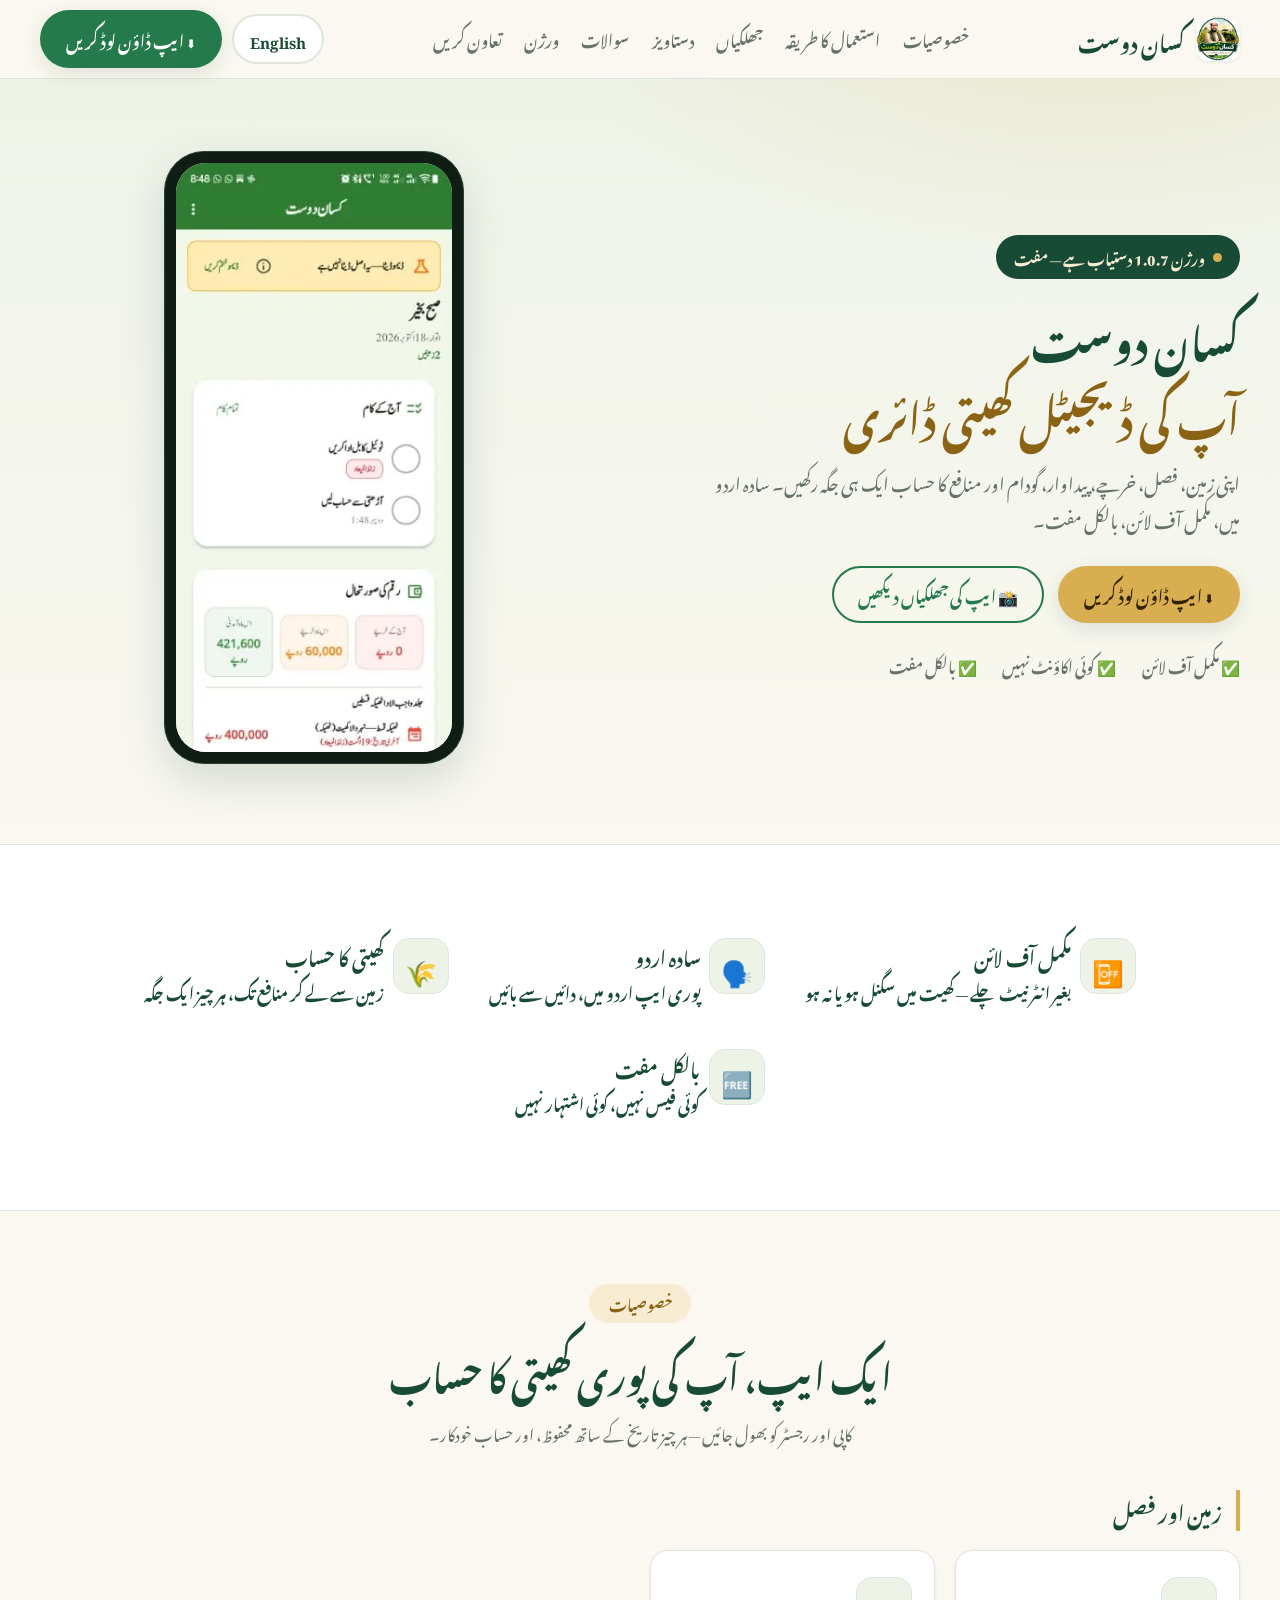
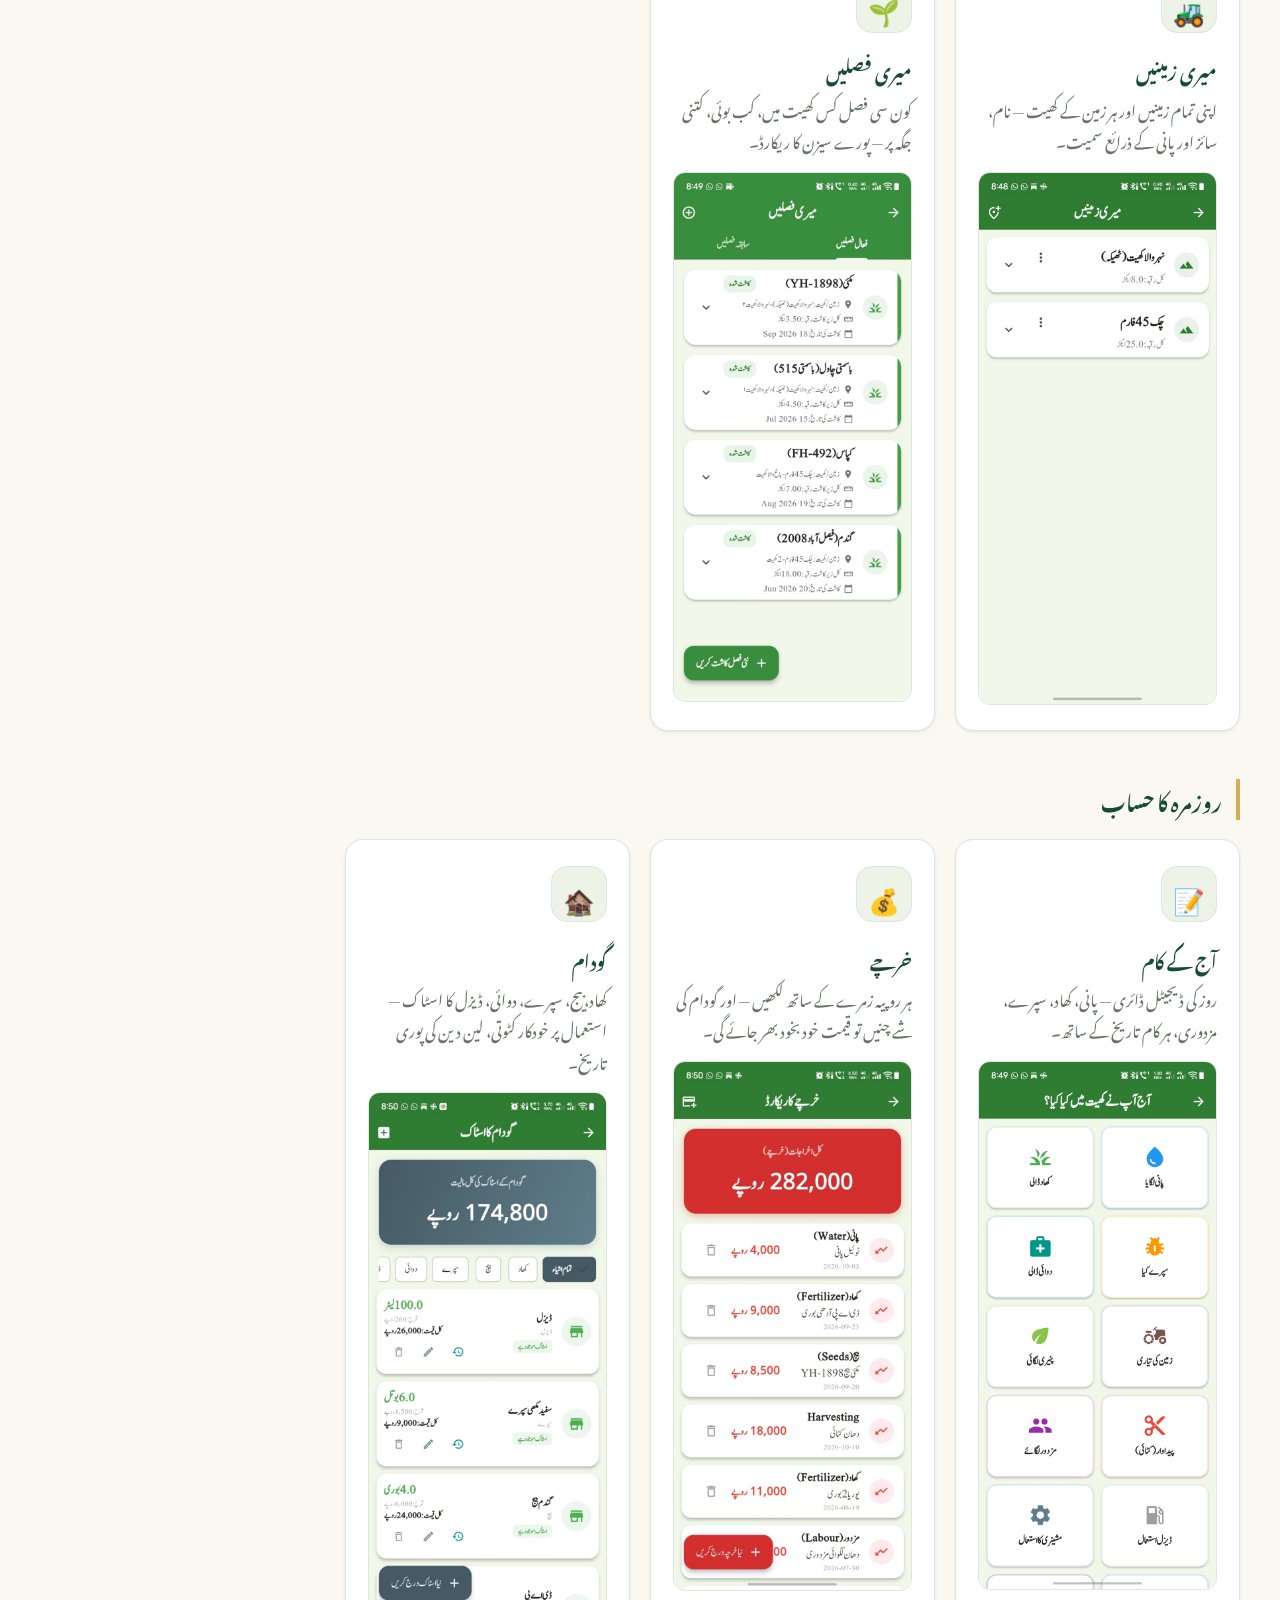
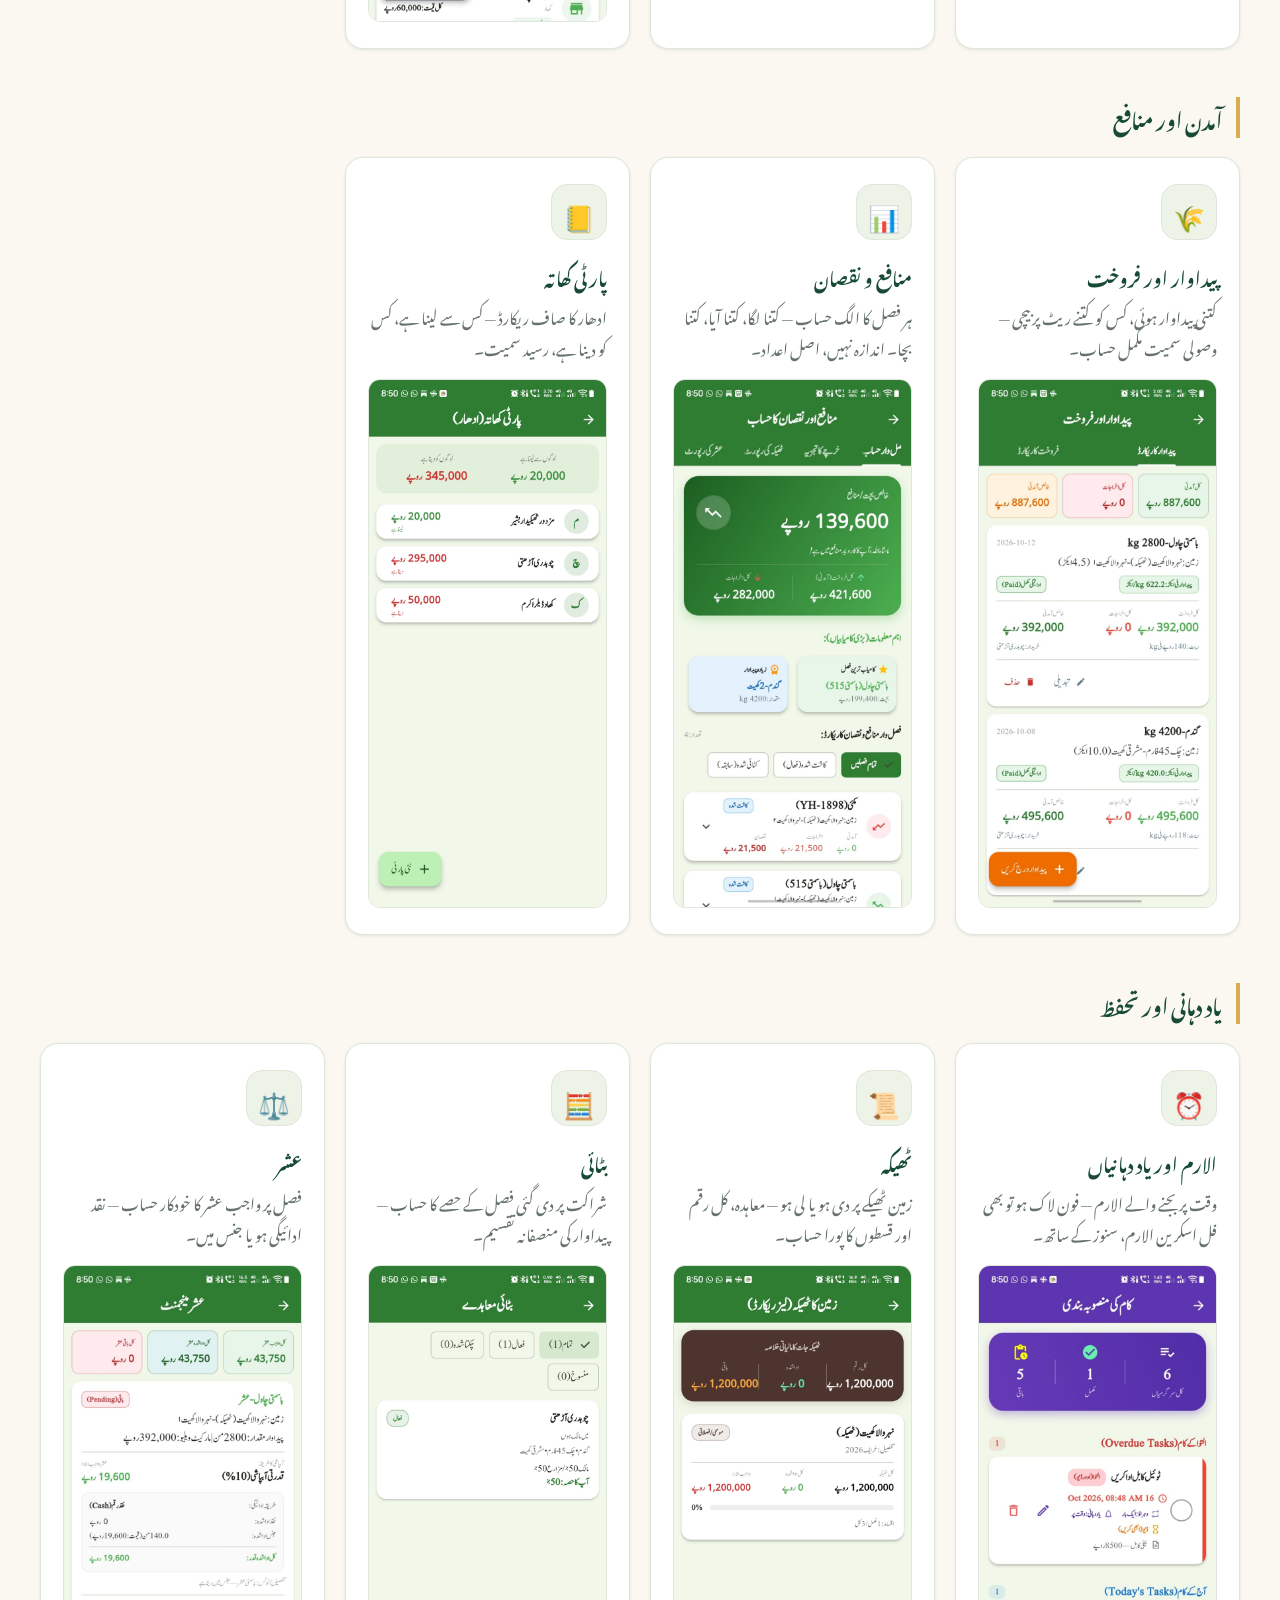
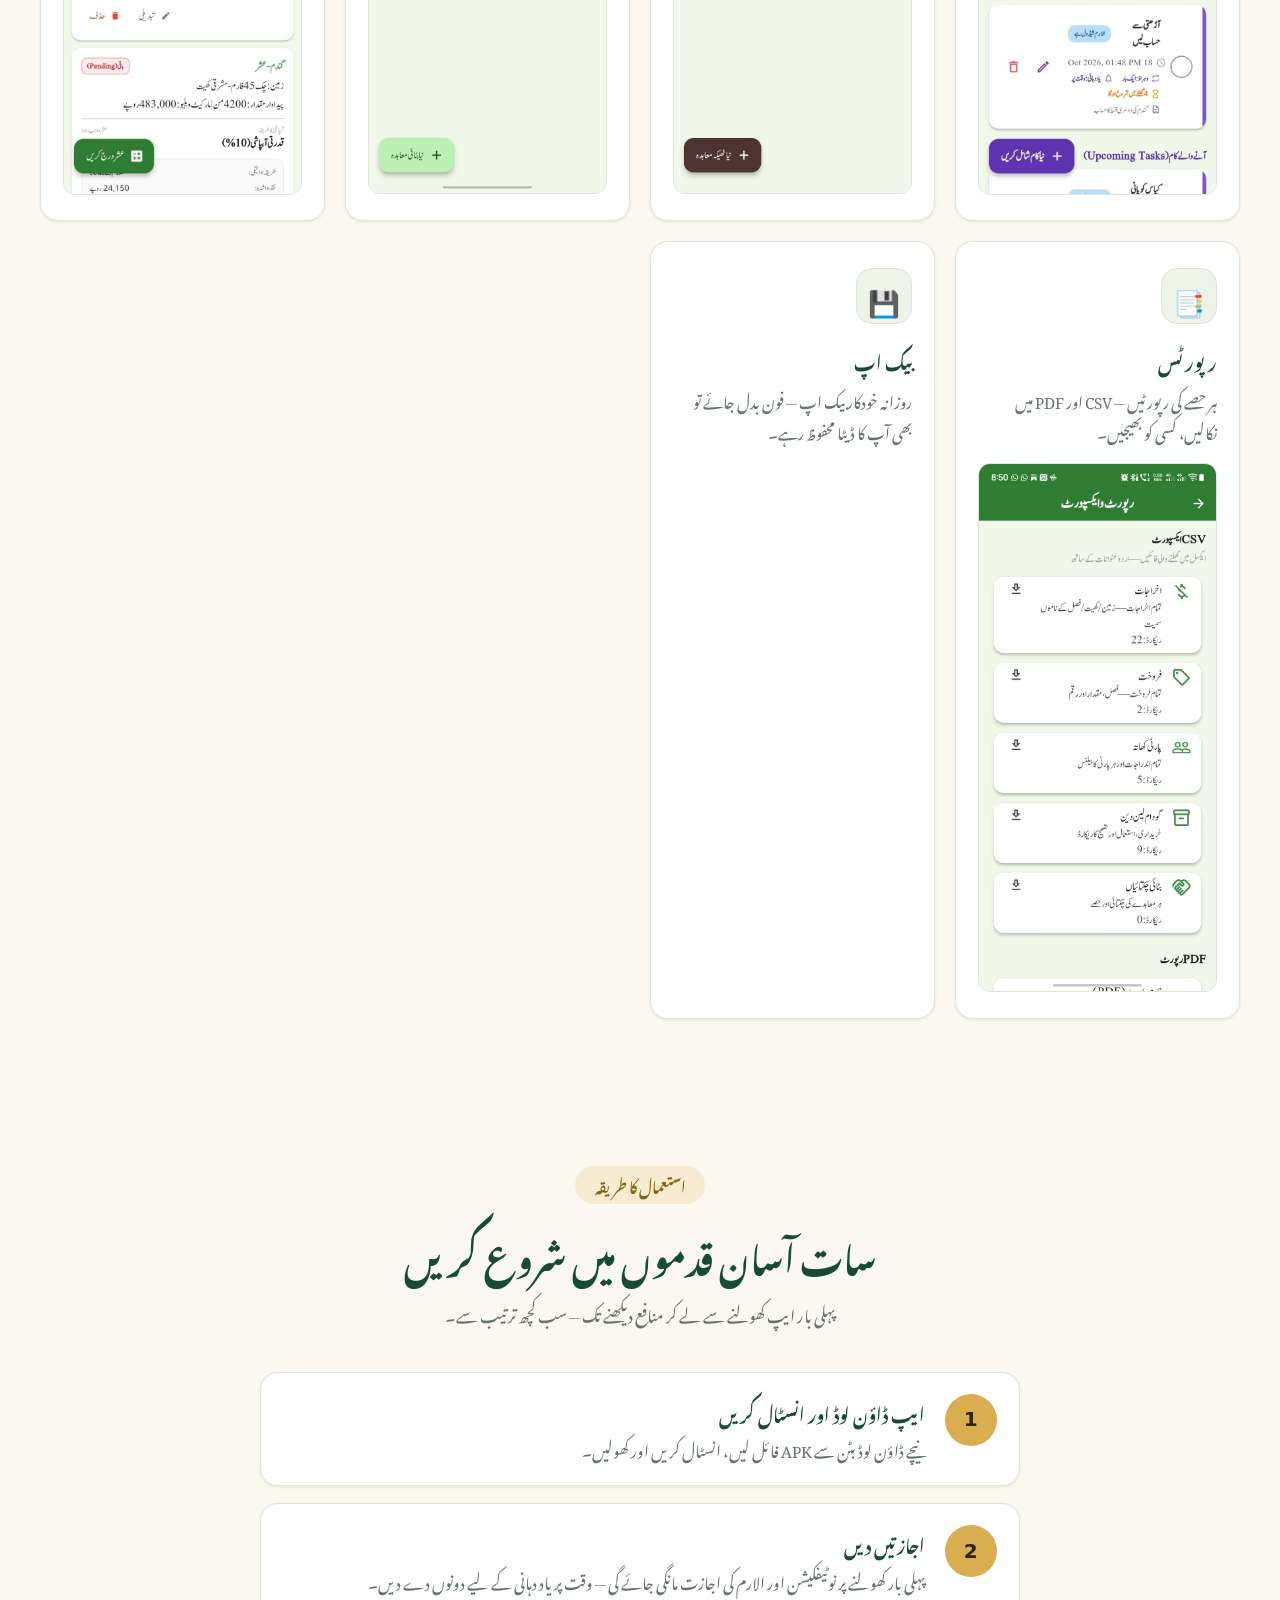
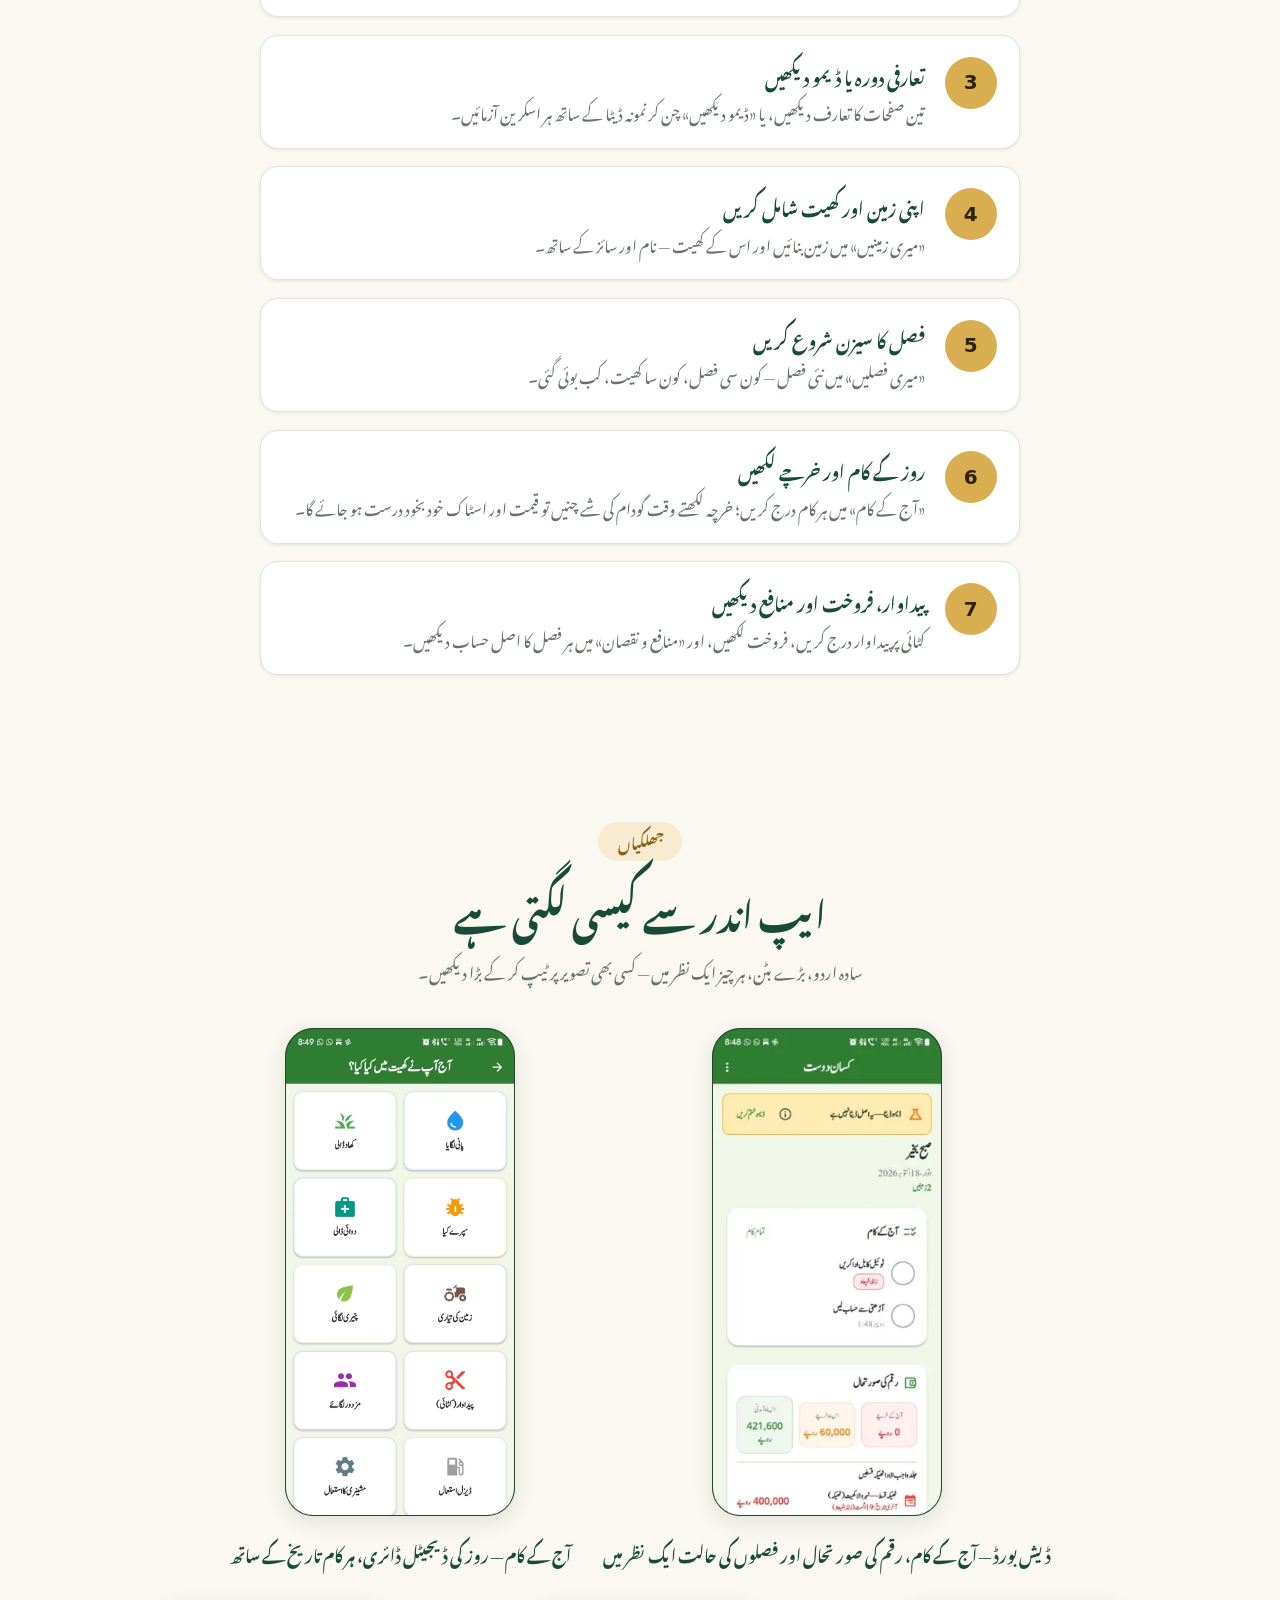
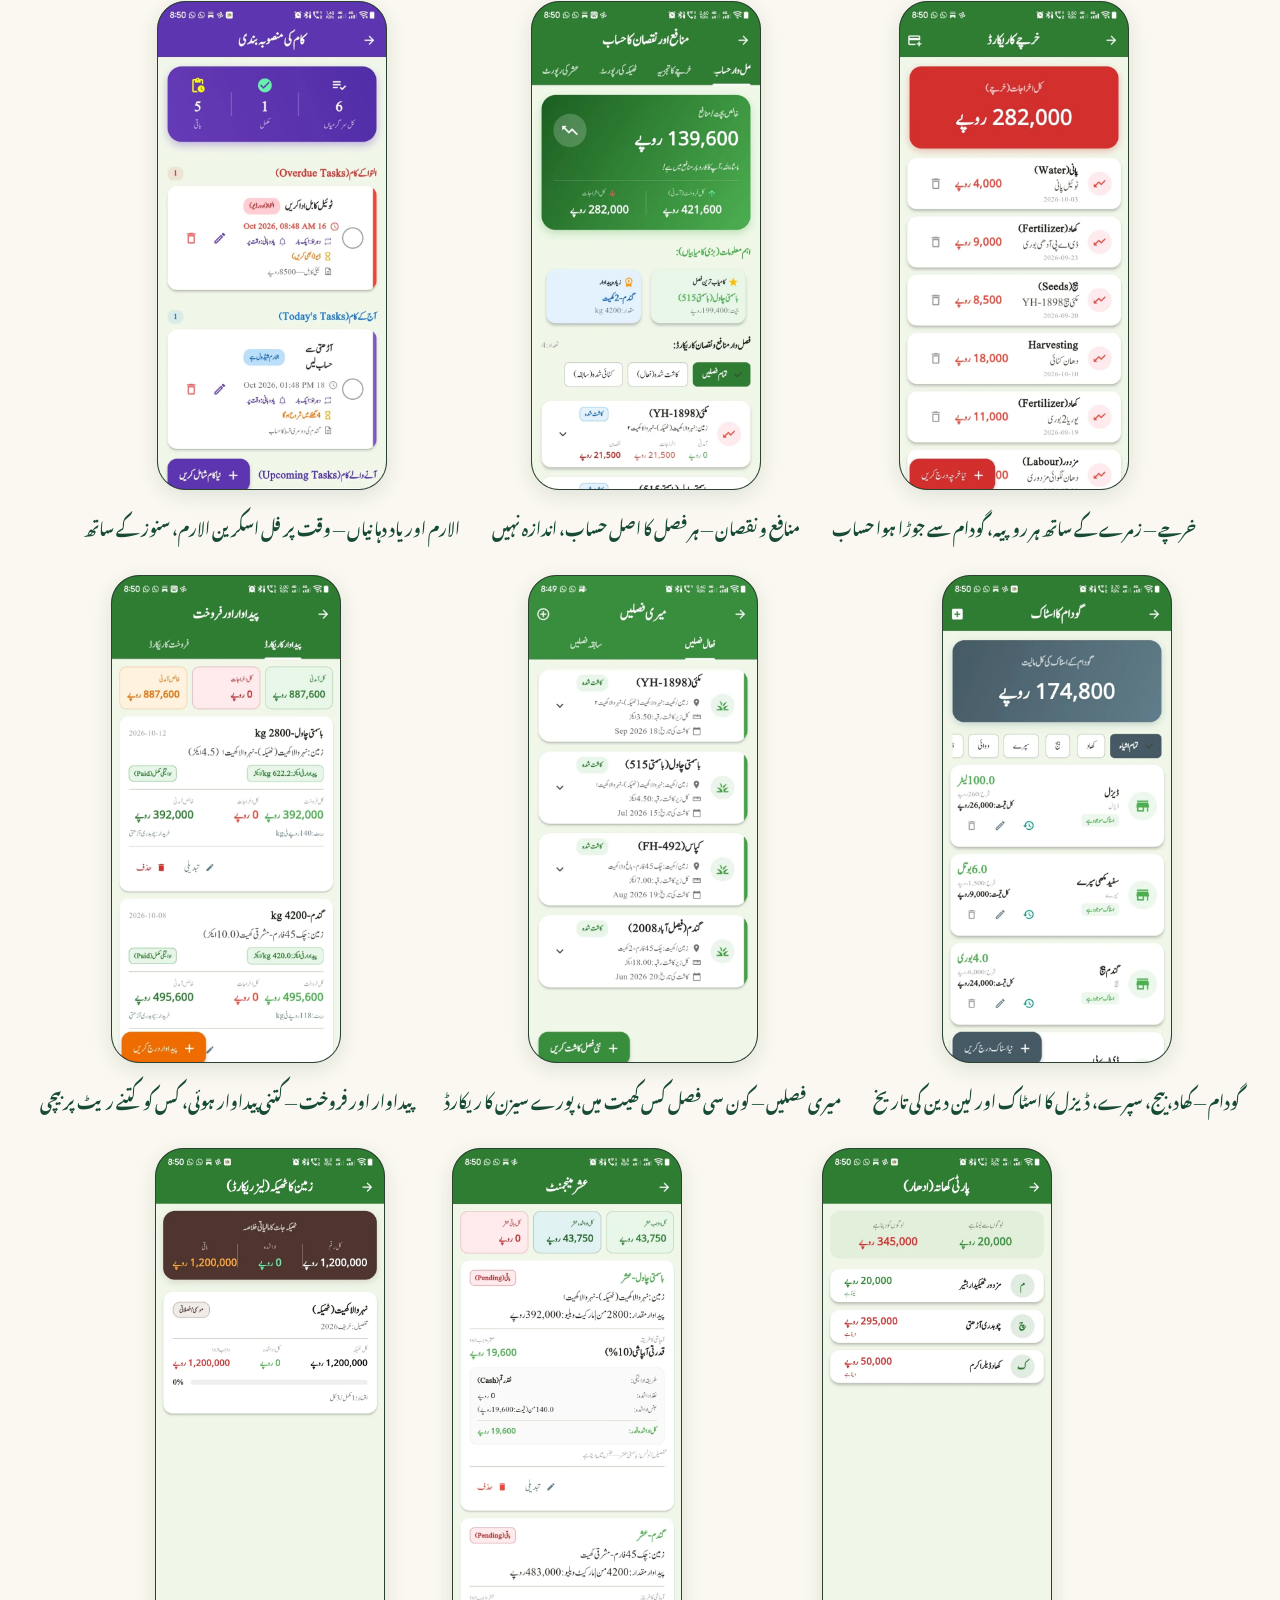
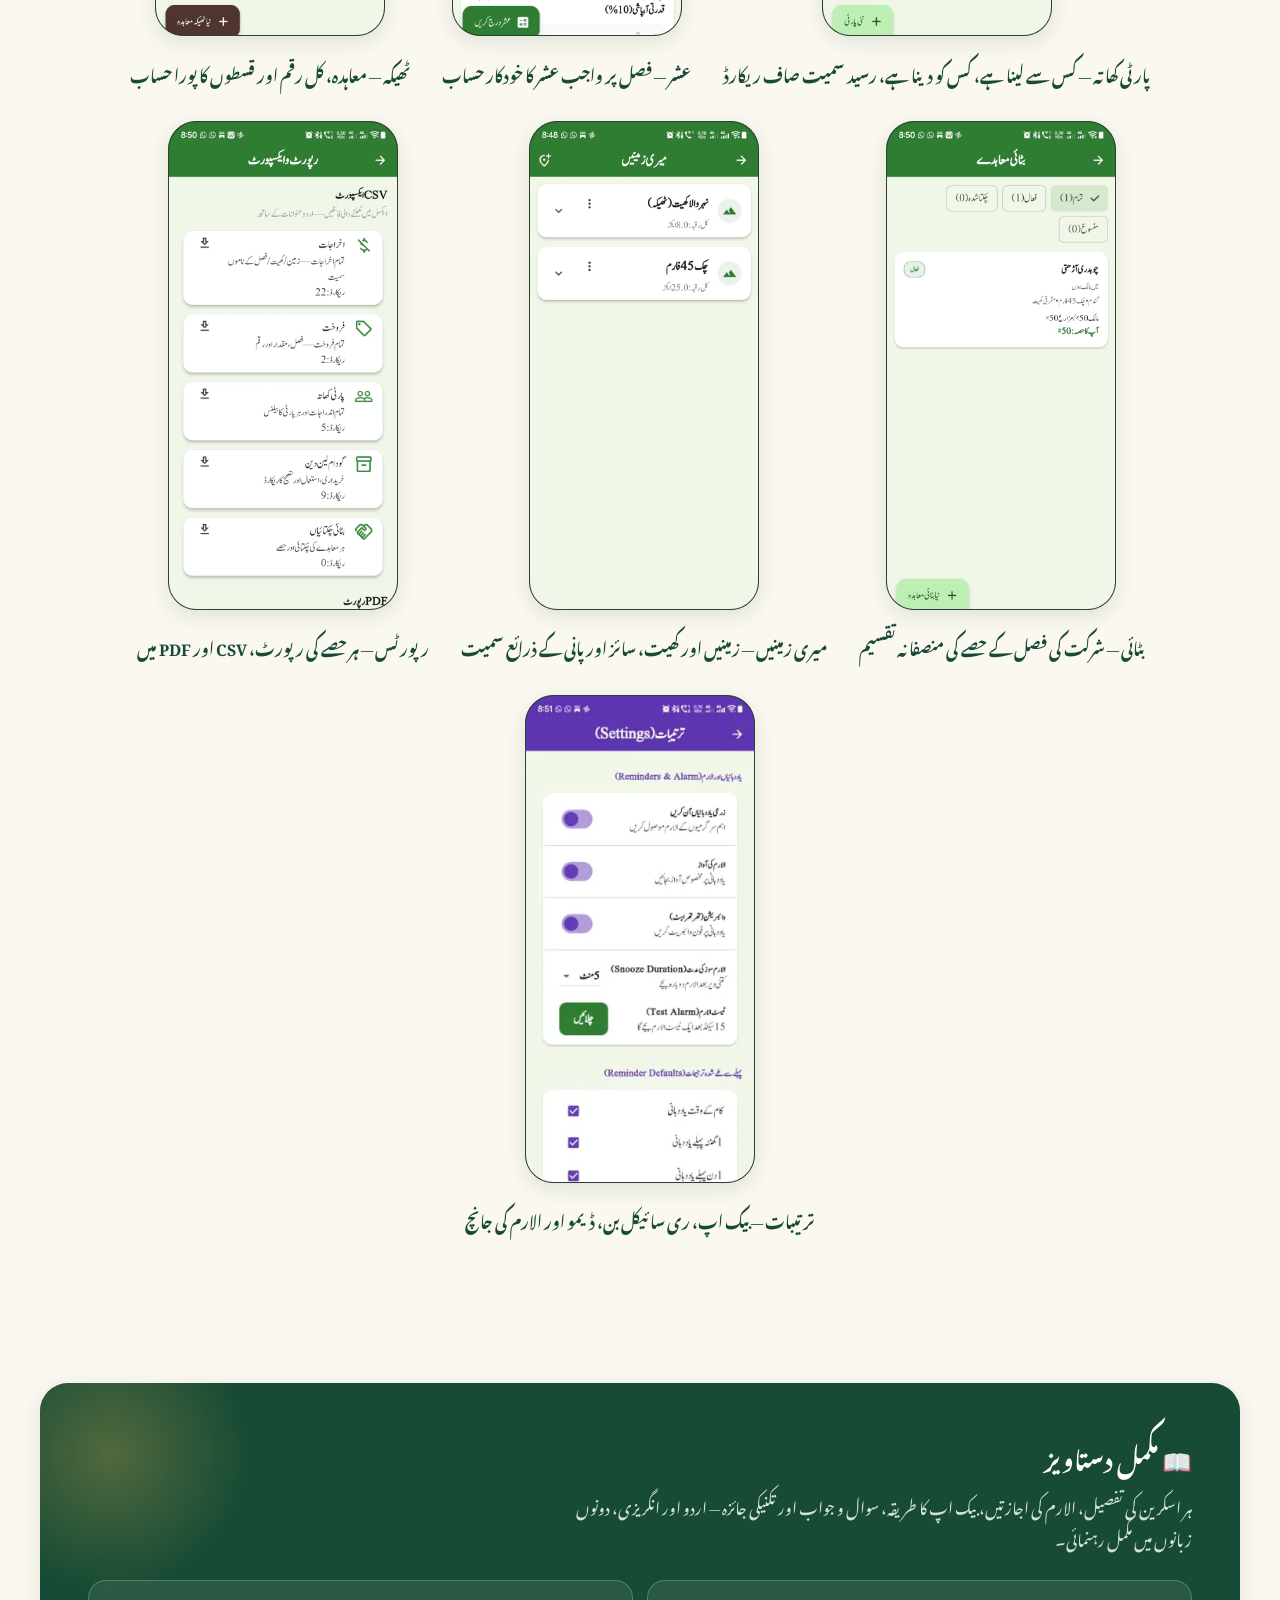
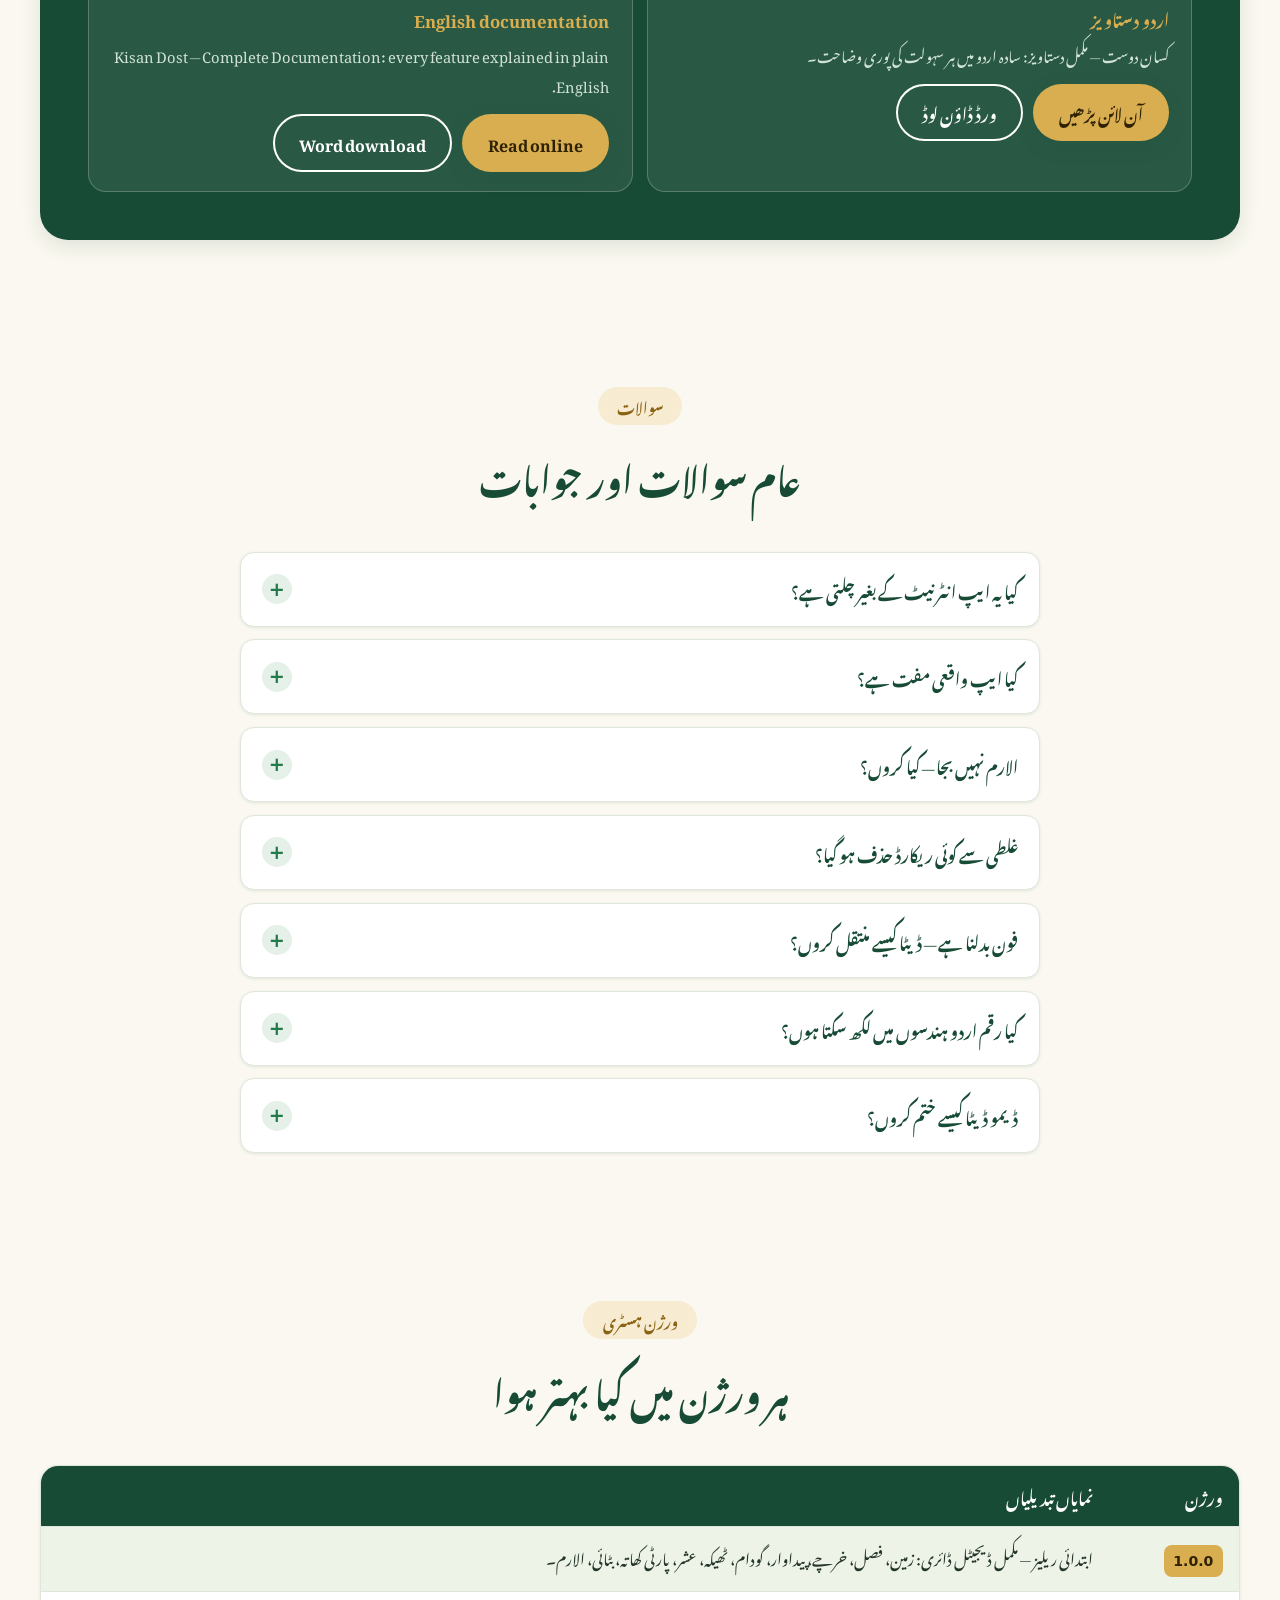
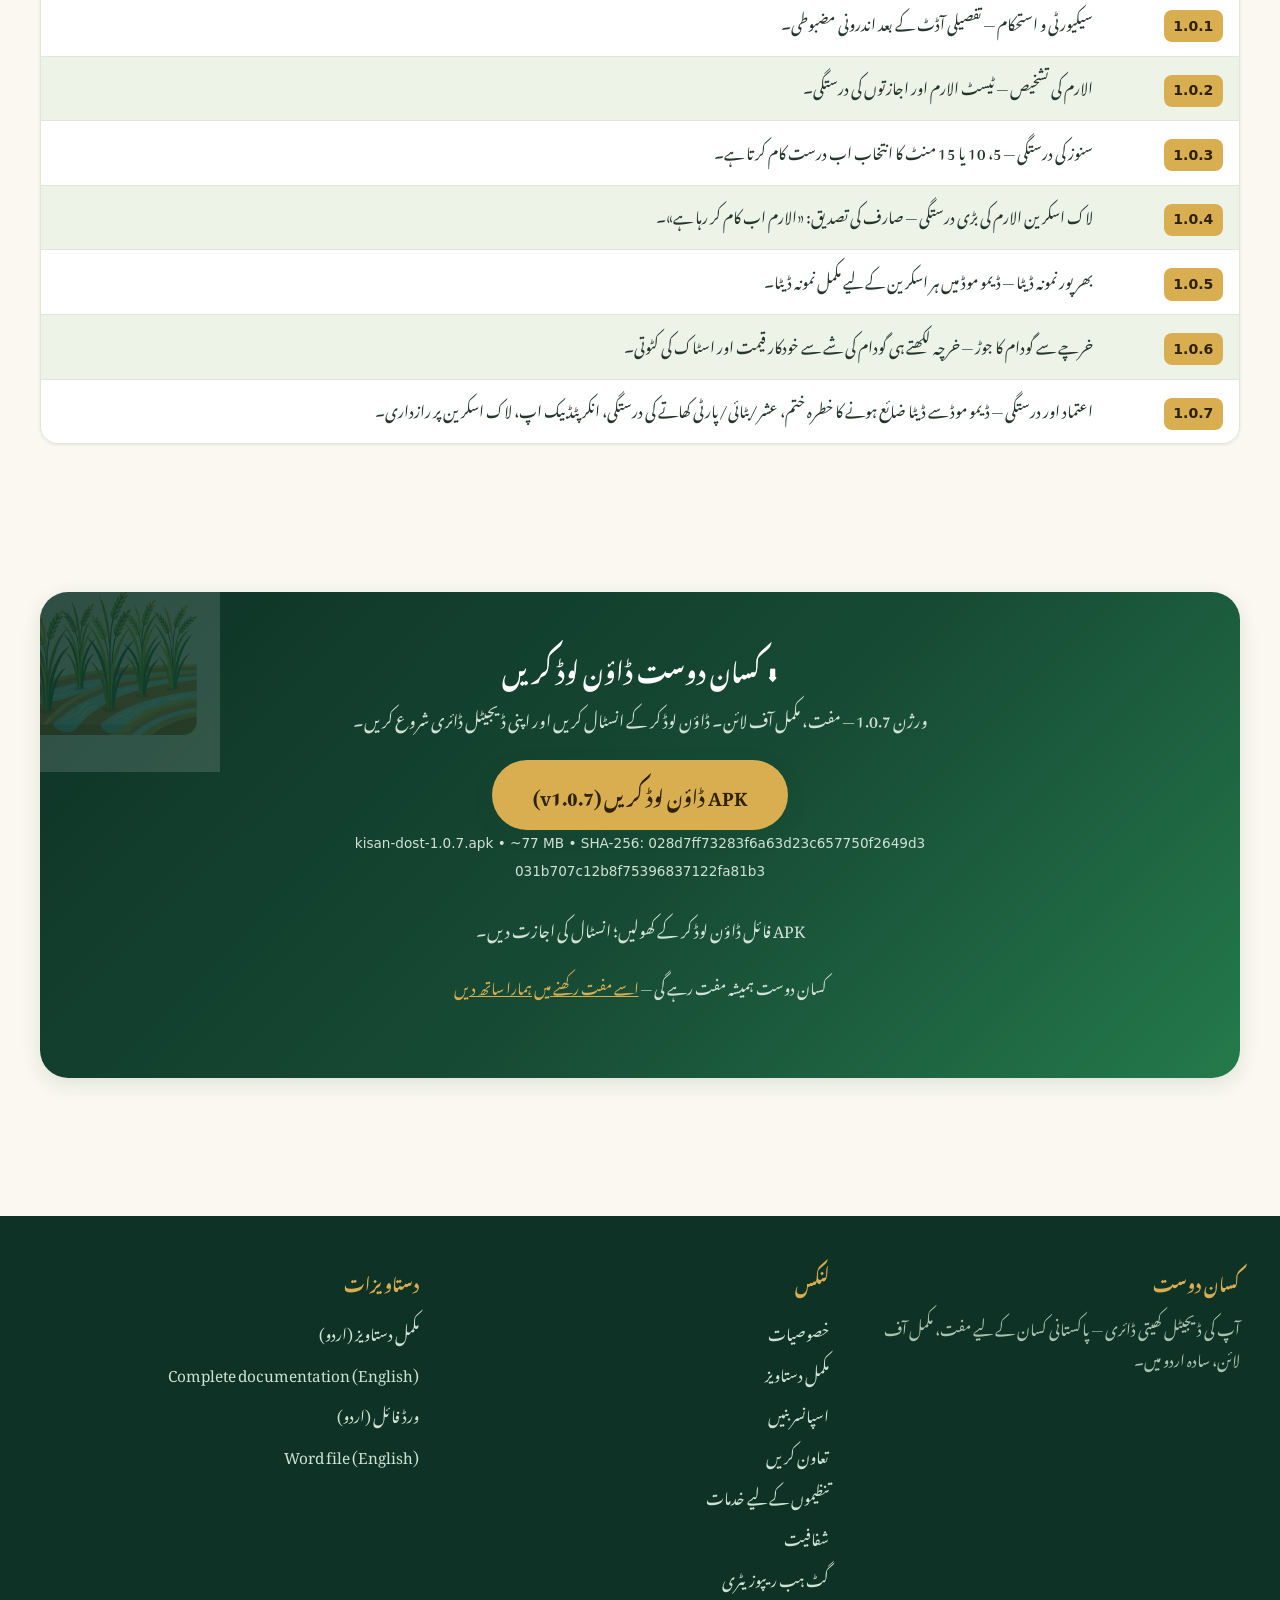
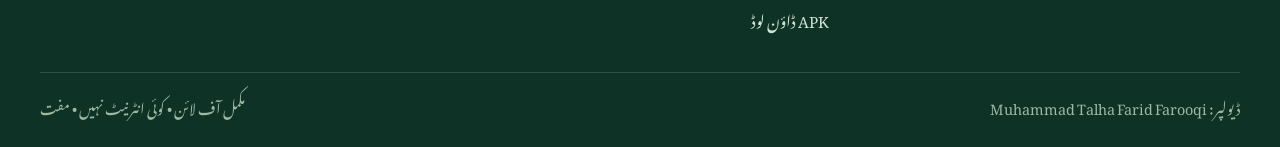
==== commit abb0e29e: "Website: fix Urdu spelling (منگوائیں، بٹائی، یاد دہانی) + factual updates - مانگوائیں -> منگوائیں (4" ====
--- a/docs/index.html
+++ b/docs/index.html
@@ -100,7 +100,7 @@
 <div class="feat-card reveal">
 <div class="feat-icon">💰</div>
 <h3>خرچے</h3>
-<p>ہر روپیہ زمرے کے ساتھ لکھیں — اور گودام کی شے چن کر قیمت خودکار بھروائیں۔</p>
+<p>ہر روپیہ زمرے کے ساتھ لکھیں — اور گودام کی شے چنیں تو قیمت خود بخود بھر جائے گی۔</p>
 <img class="feat-shot" src="screenshots/expenses.jpg" alt="خرچے اسکرین" width="716" height="1600" loading="lazy">
 </div>
 <div class="feat-card reveal">
